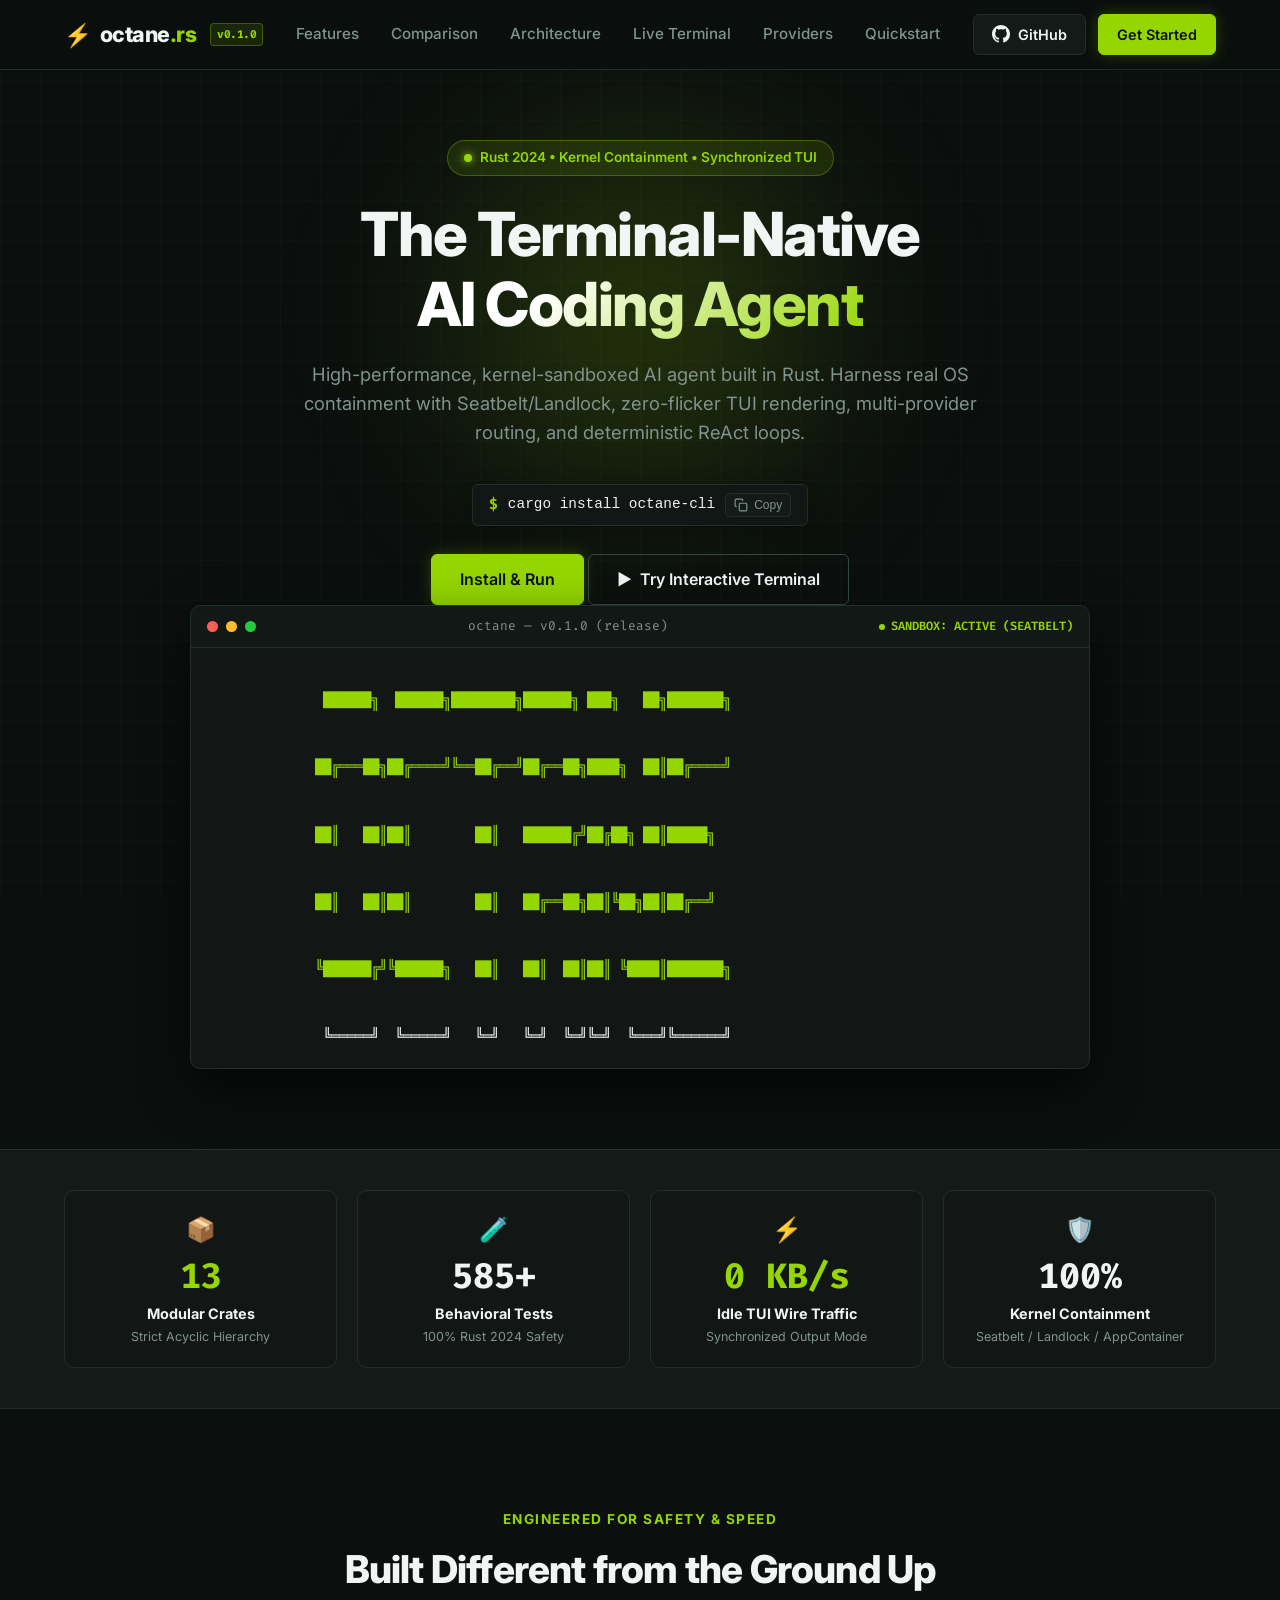
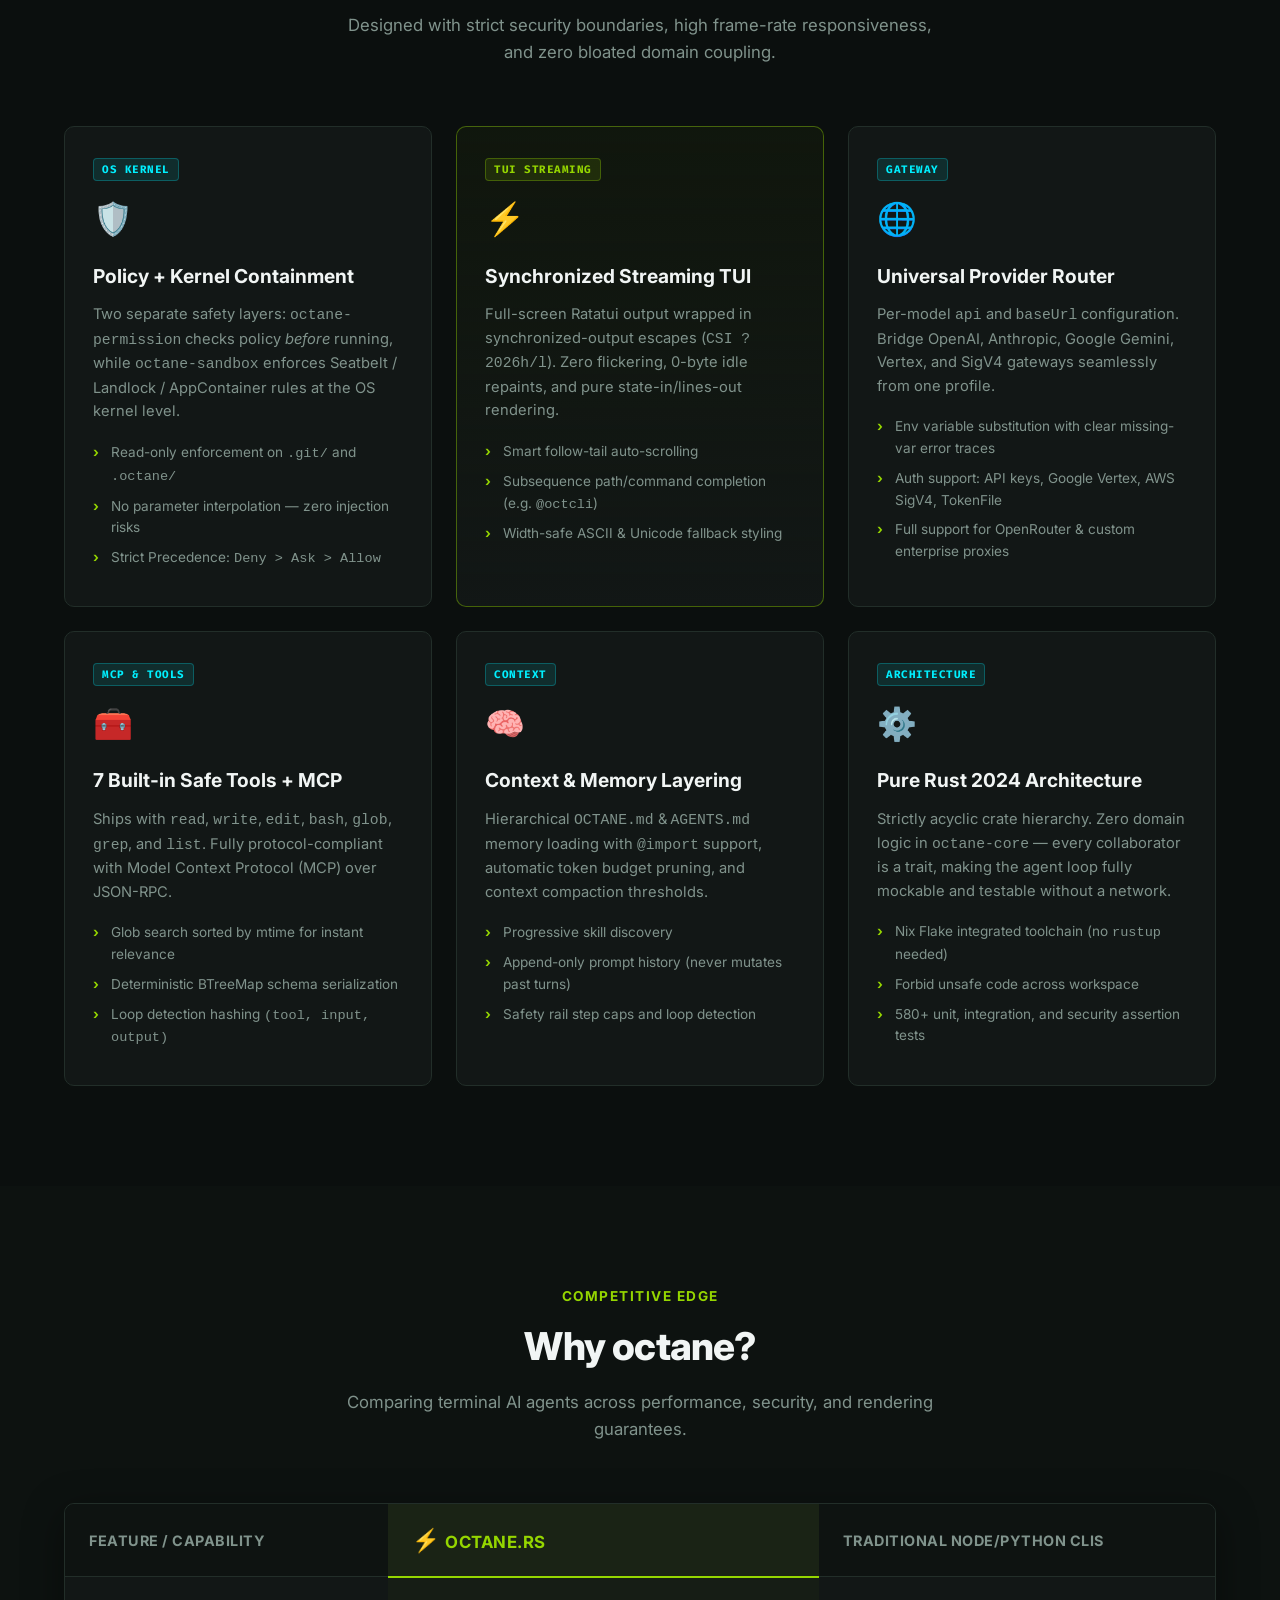
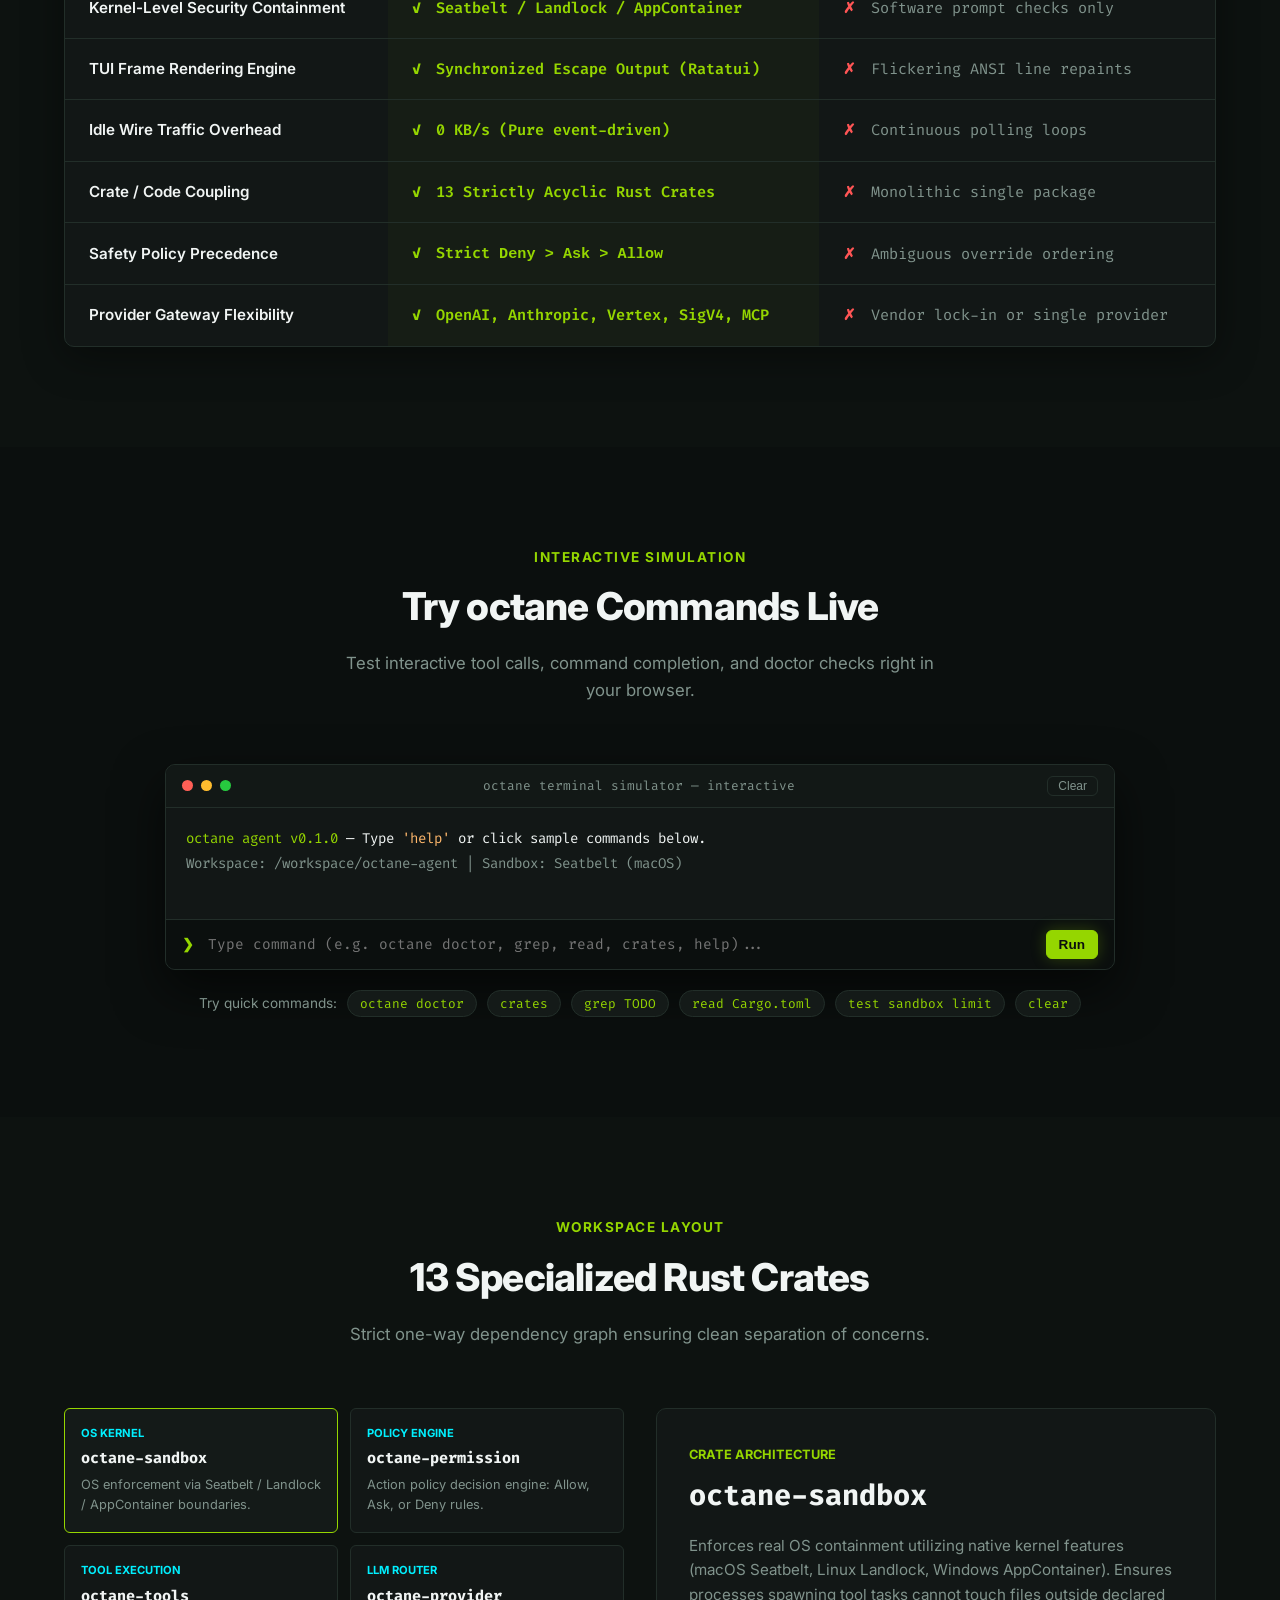
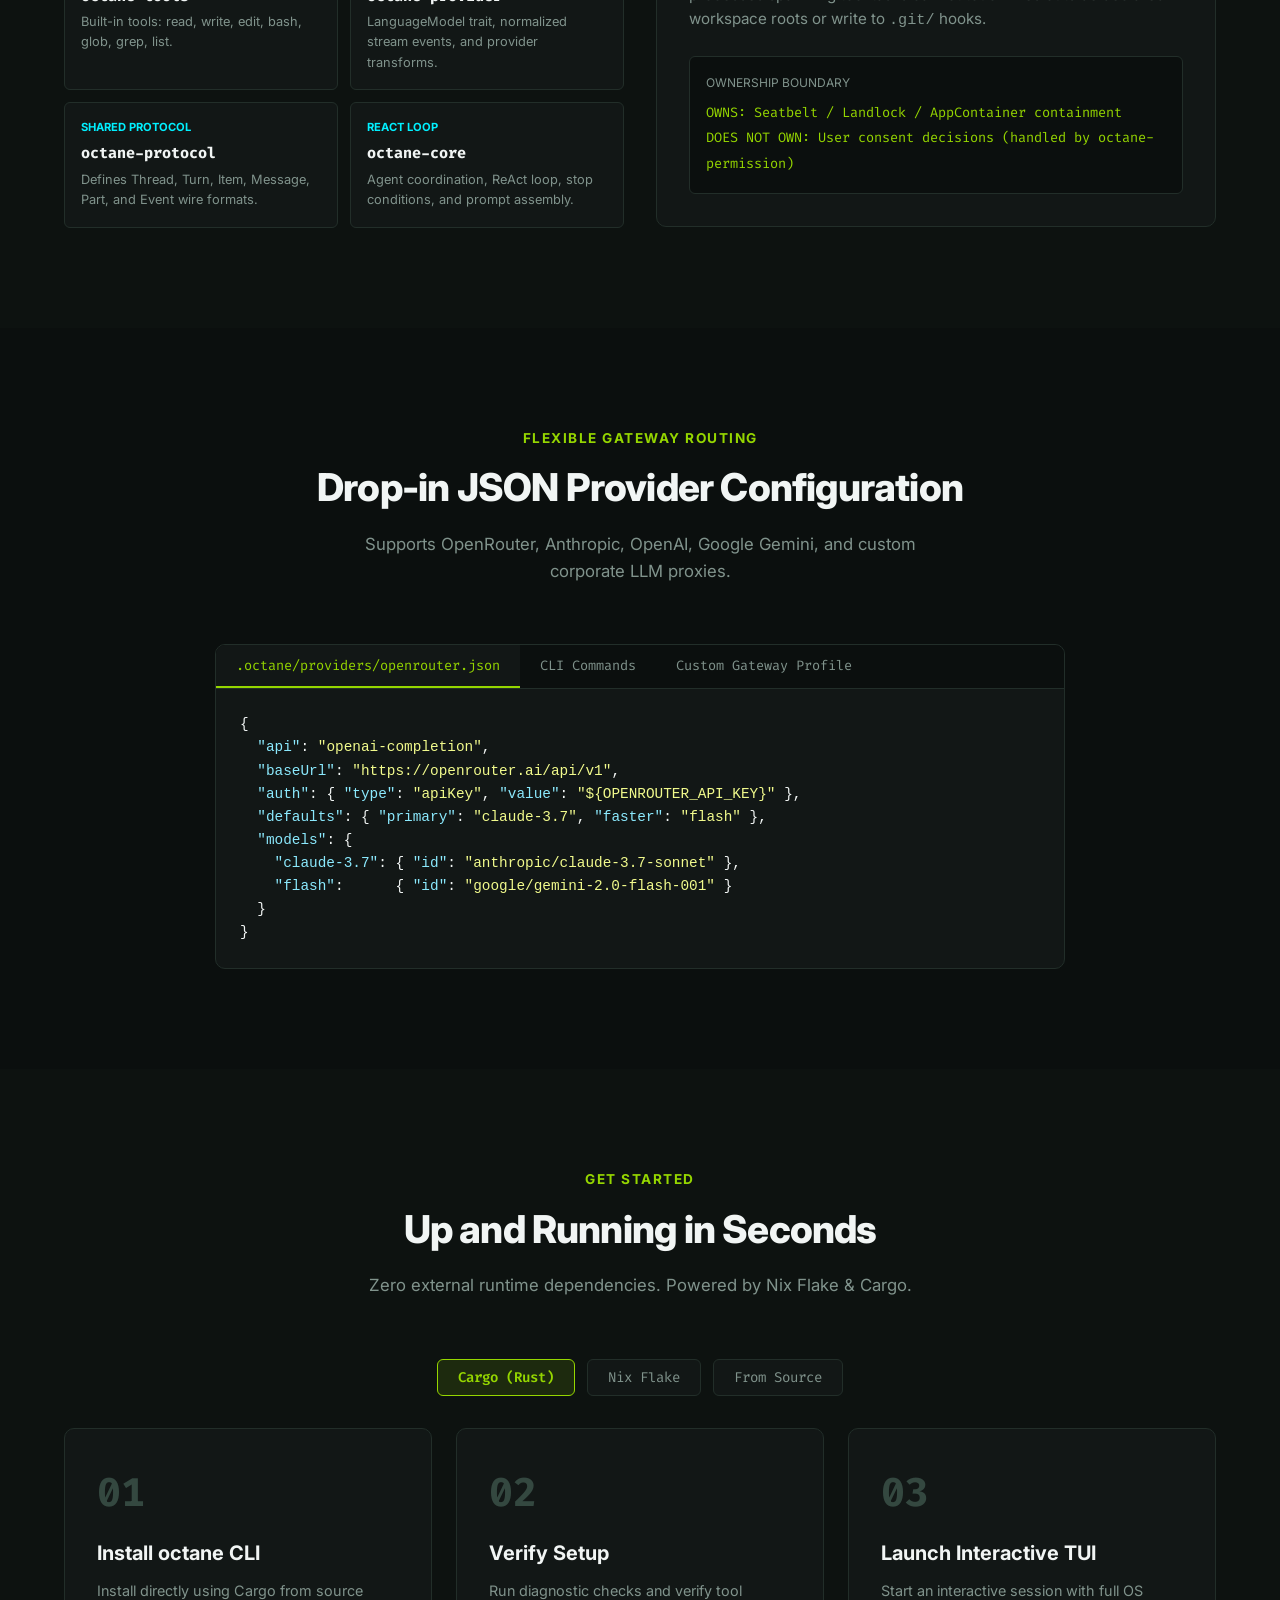
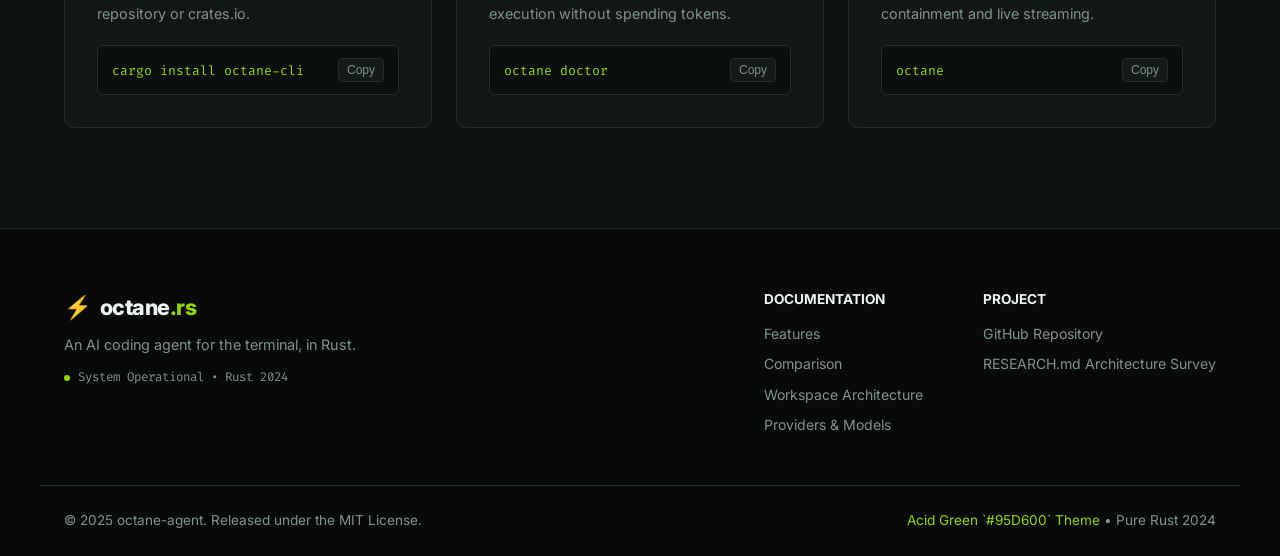
==== website/index.html @ 4368b9fa "core: add task delegation and /cs codebase search The agents existed but nothing could invoke them. " ====
<!DOCTYPE html>
<html lang="en">
<head>
  <meta charset="UTF-8">
  <meta name="viewport" content="width=device-width, initial-scale=1.0">
  <title>octane — AI Coding Agent for the Terminal in Rust</title>
  <meta name="description" content="A blazing fast, kernel-sandboxed AI coding agent for the terminal, built in Rust with a streaming TUI, multi-provider model support, and strict OS containment.">
  <link rel="preconnect" href="https://fonts.googleapis.com">
  <link rel="preconnect" href="https://fonts.gstatic.com" crossorigin>
  <link href="https://fonts.googleapis.com/css2?family=Fira+Code:ital,wght@0,400;0,500;0,600;0,700;1,400&family=Inter:wght@300;400;500;600;700;800&display=swap" rel="stylesheet">
  <link rel="stylesheet" href="styles.css">
</head>
<body>

  <!-- Ambient Grid Background -->
  <div class="grid-bg"></div>

  <!-- Navigation Bar -->
  <header class="navbar">
    <div class="container nav-container">
      <a href="#" class="brand-logo">
        <span class="logo-icon">⚡</span>
        <span class="logo-text">octane<span class="logo-dot">.rs</span></span>
        <span class="version-badge">v0.1.0</span>
      </a>

      <nav class="nav-links" id="navLinks">
        <a href="#features">Features</a>
        <a href="#comparison">Comparison</a>
        <a href="#architecture">Architecture</a>
        <a href="#demo">Live Terminal</a>
        <a href="#providers">Providers</a>
        <a href="#quickstart">Quickstart</a>
      </nav>

      <div class="nav-actions">
        <a href="https://github.com/raymond/octane-agent" class="btn btn-secondary" target="_blank" rel="noopener">
          <svg class="github-icon" viewBox="0 0 24 24" width="18" height="18" fill="currentColor">
            <path d="M12 0C5.37 0 0 5.37 0 12c0 5.31 3.435 9.795 8.205 11.385.6.105.825-.255.825-.57 0-.285-.015-1.23-.015-2.235-3.015.555-3.795-.735-4.035-1.41-.135-.345-.72-1.41-1.23-1.695-.42-.225-1.02-.78-.015-.795.945-.015 1.62.87 1.845 1.23 1.08 1.815 2.805 1.305 3.495.99.105-.78.42-1.305.765-1.605-2.67-.3-5.46-1.335-5.46-5.925 0-1.305.465-2.385 1.23-3.225-.12-.3-.54-1.53.12-3.18 0 0 1.005-.315 3.3 1.23.96-.27 1.98-.405 3-.405s2.04.135 3 .405c2.295-1.56 3.3-1.23 3.3-1.23.66 1.65.24 2.88.12 3.18.765.84 1.23 1.905 1.23 3.225 0 4.605-2.805 5.625-5.475 5.925.435.375.81 1.095.81 2.22 0 1.605-.015 2.895-.015 3.3 0 .315.225.69.825.57A12.02 12.02 0 0024 12c0-6.63-5.37-12-12-12z"/>
          </svg>
          <span>GitHub</span>
        </a>
        <a href="#quickstart" class="btn btn-primary">Get Started</a>
        <button class="mobile-toggle" id="mobileToggle" aria-label="Toggle navigation">
          <span></span>
          <span></span>
          <span></span>
        </button>
      </div>
    </div>
  </header>

  <!-- Hero Section -->
  <section class="hero-section">
    <div class="hero-glow"></div>
    <div class="container hero-container">
      <div class="hero-badge">
        <span class="badge-dot"></span> Rust 2024 • Kernel Containment • Synchronized TUI
      </div>

      <h1 class="hero-title">
        The Terminal-Native <br>
        <span class="text-gradient">AI Coding Agent</span>
      </h1>

      <p class="hero-subtitle">
        High-performance, kernel-sandboxed AI agent built in Rust. Harness real OS containment with Seatbelt/Landlock, zero-flicker TUI rendering, multi-provider routing, and deterministic ReAct loops.
      </p>

      <!-- Quick Install Snippet -->
      <div class="quick-install-bar">
        <span class="install-prompt">$</span>
        <code id="heroInstallCmd">cargo install octane-cli</code>
        <button class="copy-btn copy-install" data-copy="cargo install octane-cli" title="Copy to clipboard">
          <svg viewBox="0 0 24 24" width="14" height="14" fill="none" stroke="currentColor" stroke-width="2"><rect x="9" y="9" width="13" height="13" rx="2" ry="2"></rect><path d="M5 15H4a2 2 0 0 1-2-2V4a2 2 0 0 1 2-2h9a2 2 0 0 1 2 2v1"></path></svg>
          <span>Copy</span>
        </button>
      </div>

      <div class="hero-cta">
        <a href="#quickstart" class="btn btn-primary btn-lg">Install & Run</a>
        <a href="#demo" class="btn btn-outline btn-lg">
          <span class="play-icon">▶</span> Try Interactive Terminal
        </a>
      </div>

      <!-- Hero Terminal Visual -->
      <div class="terminal-window hero-terminal">
        <div class="terminal-header">
          <div class="terminal-dots">
            <span class="dot close"></span>
            <span class="dot minimize"></span>
            <span class="dot maximize"></span>
          </div>
          <div class="terminal-title">octane — v0.1.0 (release)</div>
          <div class="terminal-status"><span class="status-indicator"></span> SANDBOX: ACTIVE (SEATBELT)</div>
        </div>

        <div class="terminal-body" id="heroTerminalBody">
          <div class="term-line banner-line">
            <span class="acid-text">  ██████╗  ██████╗████████╗██████╗ ███╗   ██╗███████╗</span>
          </div>
          <div class="term-line banner-line">
            <span class="acid-text"> ██╔═══██╗██╔════╝╚══██╔══╝██╔══██╗████╗  ██║██╔════╝</span>
          </div>
          <div class="term-line banner-line">
            <span class="acid-text"> ██║   ██║██║        ██║   ██████╔╝██╔██╗ ██║█████╗  </span>
          </div>
          <div class="term-line banner-line">
            <span class="acid-text"> ██║   ██║██║        ██║   ██╔══██╗██║╚██╗██║██╔══╝  </span>
          </div>
          <div class="term-line banner-line">
            <span class="acid-text"> ╚██████╔╝╚██████╗   ██║   ██║  ██║██║ ╚████║███████╗</span>
          </div>
          <div class="term-line banner-line">
            <span class="acid-dim">  ╚═════╝  ╚═════╝   ╚═╝   ╚═╝  ╚═╝╚═╝  ╚═══╝╚══════╝</span>
          </div>
          <br>
          <div class="term-line"><span class="dim">System:</span> Resolved configuration [sandbox=seatbelt, mode=hybrid, status=ready]</div>
          <div class="term-line"><span class="prompt-sym">❯</span> <span class="cyan">octane doctor</span></div>
          <div class="term-line"><span class="green">✓</span> Containment: macOS Seatbelt rules initialized</div>
          <div class="term-line"><span class="green">✓</span> Tools registered: read, write, edit, bash, glob, grep, list</div>
          <div class="term-line"><span class="green">✓</span> Model connected: openrouter/claude-3.7-sonnet</div>
          <br>
          <div class="term-line"><span class="prompt-sym">❯</span> <span class="white">Analyze workspace layout and test suite status...</span></div>
          <div class="term-line"><span class="purple">⚡ [tool:grep]</span> pattern="TODO" mode="count" glob="**/*.rs"</div>
          <div class="term-line output-line">├─ crates/octane-core: 0 matches</div>
          <div class="term-line output-line">├─ crates/octane-sandbox: 0 matches</div>
          <div class="term-line output-line">└─ 585 tests passed in 1.42s (0 warnings)</div>
          <div class="term-line"><span class="acid-text">Agent:</span> All 13 workspace crates are clean. Kernel sandbox is strictly enforcing read-only boundaries on <span class="yellow">.git/</span> and <span class="yellow">.octane/</span>.</div>
        </div>
      </div>
    </div>
  </section>

  <!-- Key Metrics / Highlights Bar -->
  <section class="stats-bar">
    <div class="container stats-container">
      <div class="stat-card">
        <div class="stat-icon">📦</div>
        <div class="stat-value acid-text">13</div>
        <div class="stat-label">Modular Crates</div>
        <div class="stat-sub">Strict Acyclic Hierarchy</div>
      </div>
      <div class="stat-card">
        <div class="stat-icon">🧪</div>
        <div class="stat-value">585+</div>
        <div class="stat-label">Behavioral Tests</div>
        <div class="stat-sub">100% Rust 2024 Safety</div>
      </div>
      <div class="stat-card">
        <div class="stat-icon">⚡</div>
        <div class="stat-value acid-text">0 KB/s</div>
        <div class="stat-label">Idle TUI Wire Traffic</div>
        <div class="stat-sub">Synchronized Output Mode</div>
      </div>
      <div class="stat-card">
        <div class="stat-icon">🛡️</div>
        <div class="stat-value">100%</div>
        <div class="stat-label">Kernel Containment</div>
        <div class="stat-sub">Seatbelt / Landlock / AppContainer</div>
      </div>
    </div>
  </section>

  <!-- Core Features Grid -->
  <section id="features" class="section">
    <div class="container">
      <div class="section-header center">
        <span class="section-tag">Engineered for Safety & Speed</span>
        <h2 class="section-title">Built Different from the Ground Up</h2>
        <p class="section-desc">Designed with strict security boundaries, high frame-rate responsiveness, and zero bloated domain coupling.</p>
      </div>

      <div class="features-grid">
        <!-- Feature 1 -->
        <div class="feature-card">
          <div class="feature-badge">OS KERNEL</div>
          <div class="feature-icon">🛡️</div>
          <h3>Policy + Kernel Containment</h3>
          <p>
            Two separate safety layers: <code>octane-permission</code> checks policy <em>before</em> running, while <code>octane-sandbox</code> enforces Seatbelt / Landlock / AppContainer rules at the OS kernel level.
          </p>
          <ul class="feature-list">
            <li>Read-only enforcement on <code>.git/</code> and <code>.octane/</code></li>
            <li>No parameter interpolation — zero injection risks</li>
            <li>Strict Precedence: <code>Deny &gt; Ask &gt; Allow</code></li>
          </ul>
        </div>

        <!-- Feature 2 -->
        <div class="feature-card highlighted">
          <div class="feature-badge acid">TUI STREAMING</div>
          <div class="feature-icon">⚡</div>
          <h3>Synchronized Streaming TUI</h3>
          <p>
            Full-screen Ratatui output wrapped in synchronized-output escapes (<code>CSI ?2026h/l</code>). Zero flickering, 0-byte idle repaints, and pure state-in/lines-out rendering.
          </p>
          <ul class="feature-list">
            <li>Smart follow-tail auto-scrolling</li>
            <li>Subsequence path/command completion (e.g. <code>@octcli</code>)</li>
            <li>Width-safe ASCII & Unicode fallback styling</li>
          </ul>
        </div>

        <!-- Feature 3 -->
        <div class="feature-card">
          <div class="feature-badge">GATEWAY</div>
          <div class="feature-icon">🌐</div>
          <h3>Universal Provider Router</h3>
          <p>
            Per-model <code>api</code> and <code>baseUrl</code> configuration. Bridge OpenAI, Anthropic, Google Gemini, Vertex, and SigV4 gateways seamlessly from one profile.
          </p>
          <ul class="feature-list">
            <li>Env variable substitution with clear missing-var error traces</li>
            <li>Auth support: API keys, Google Vertex, AWS SigV4, TokenFile</li>
            <li>Full support for OpenRouter & custom enterprise proxies</li>
          </ul>
        </div>

        <!-- Feature 4 -->
        <div class="feature-card">
          <div class="feature-badge">MCP & TOOLS</div>
          <div class="feature-icon">🧰</div>
          <h3>7 Built-in Safe Tools + MCP</h3>
          <p>
            Ships with <code>read</code>, <code>write</code>, <code>edit</code>, <code>bash</code>, <code>glob</code>, <code>grep</code>, and <code>list</code>. Fully protocol-compliant with Model Context Protocol (MCP) over JSON-RPC.
          </p>
          <ul class="feature-list">
            <li>Glob search sorted by mtime for instant relevance</li>
            <li>Deterministic BTreeMap schema serialization</li>
            <li>Loop detection hashing <code>(tool, input, output)</code></li>
          </ul>
        </div>

        <!-- Feature 5 -->
        <div class="feature-card">
          <div class="feature-badge">CONTEXT</div>
          <div class="feature-icon">🧠</div>
          <h3>Context & Memory Layering</h3>
          <p>
            Hierarchical <code>OCTANE.md</code> & <code>AGENTS.md</code> memory loading with <code>@import</code> support, automatic token budget pruning, and context compaction thresholds.
          </p>
          <ul class="feature-list">
            <li>Progressive skill discovery</li>
            <li>Append-only prompt history (never mutates past turns)</li>
            <li>Safety rail step caps and loop detection</li>
          </ul>
        </div>

        <!-- Feature 6 -->
        <div class="feature-card">
          <div class="feature-badge">ARCHITECTURE</div>
          <div class="feature-icon">⚙️</div>
          <h3>Pure Rust 2024 Architecture</h3>
          <p>
            Strictly acyclic crate hierarchy. Zero domain logic in <code>octane-core</code> — every collaborator is a trait, making the agent loop fully mockable and testable without a network.
          </p>
          <ul class="feature-list">
            <li>Nix Flake integrated toolchain (no <code>rustup</code> needed)</li>
            <li>Forbid unsafe code across workspace</li>
            <li>580+ unit, integration, and security assertion tests</li>
          </ul>
        </div>
      </div>
    </div>
  </section>

  <!-- Comparison Matrix Section -->
  <section id="comparison" class="section dark-section">
    <div class="container">
      <div class="section-header center">
        <span class="section-tag">Competitive Edge</span>
        <h2 class="section-title">Why octane?</h2>
        <p class="section-desc">Comparing terminal AI agents across performance, security, and rendering guarantees.</p>
      </div>

      <div class="comparison-table-wrapper">
        <table class="comparison-table">
          <thead>
            <tr>
              <th>Feature / Capability</th>
              <th class="highlight-col">
                <span class="logo-icon">⚡</span> octane.rs
              </th>
              <th>Traditional Node/Python CLIs</th>
            </tr>
          </thead>
          <tbody>
            <tr>
              <td class="feature-name">Kernel-Level Security Containment</td>
              <td class="highlight-col status-yes">
                <span class="check-icon">✓</span> Seatbelt / Landlock / AppContainer
              </td>
              <td class="status-no">
                <span class="cross-icon">✗</span> Software prompt checks only
              </td>
            </tr>
            <tr>
              <td class="feature-name">TUI Frame Rendering Engine</td>
              <td class="highlight-col status-yes">
                <span class="check-icon">✓</span> Synchronized Escape Output (Ratatui)
              </td>
              <td class="status-no">
                <span class="cross-icon">✗</span> Flickering ANSI line repaints
              </td>
            </tr>
            <tr>
              <td class="feature-name">Idle Wire Traffic Overhead</td>
              <td class="highlight-col status-yes">
                <span class="check-icon">✓</span> 0 KB/s (Pure event-driven)
              </td>
              <td class="status-no">
                <span class="cross-icon">✗</span> Continuous polling loops
              </td>
            </tr>
            <tr>
              <td class="feature-name">Crate / Code Coupling</td>
              <td class="highlight-col status-yes">
                <span class="check-icon">✓</span> 13 Strictly Acyclic Rust Crates
              </td>
              <td class="status-no">
                <span class="cross-icon">✗</span> Monolithic single package
              </td>
            </tr>
            <tr>
              <td class="feature-name">Safety Policy Precedence</td>
              <td class="highlight-col status-yes">
                <span class="check-icon">✓</span> Strict <code>Deny &gt; Ask &gt; Allow</code>
              </td>
              <td class="status-no">
                <span class="cross-icon">✗</span> Ambiguous override ordering
              </td>
            </tr>
            <tr>
              <td class="feature-name">Provider Gateway Flexibility</td>
              <td class="highlight-col status-yes">
                <span class="check-icon">✓</span> OpenAI, Anthropic, Vertex, SigV4, MCP
              </td>
              <td class="status-no">
                <span class="cross-icon">✗</span> Vendor lock-in or single provider
              </td>
            </tr>
          </tbody>
        </table>
      </div>
    </div>
  </section>

  <!-- Interactive Terminal Playground / Demo -->
  <section id="demo" class="section">
    <div class="container">
      <div class="section-header center">
        <span class="section-tag">Interactive Simulation</span>
        <h2 class="section-title">Try octane Commands Live</h2>
        <p class="section-desc">Test interactive tool calls, command completion, and doctor checks right in your browser.</p>
      </div>

      <div class="interactive-terminal-container">
        <div class="terminal-window full-term">
          <div class="terminal-header">
            <div class="terminal-dots">
              <span class="dot close"></span>
              <span class="dot minimize"></span>
              <span class="dot maximize"></span>
            </div>
            <div class="terminal-title">octane terminal simulator — interactive</div>
            <div class="terminal-controls">
              <button class="term-btn" id="clearTermBtn">Clear</button>
            </div>
          </div>

          <div class="terminal-body" id="interactiveTermBody">
            <div class="term-line"><span class="acid-text">octane agent v0.1.0</span> — Type <span class="yellow">'help'</span> or click sample commands below.</div>
            <div class="term-line dim">Workspace: /workspace/octane-agent | Sandbox: Seatbelt (macOS)</div>
            <br>
          </div>

          <div class="terminal-input-bar">
            <span class="prompt-sym">❯</span>
            <input type="text" id="termInput" placeholder="Type command (e.g. octane doctor, grep, read, crates, help)..." autocomplete="off" spellcheck="false">
            <button class="btn btn-primary btn-sm" id="sendCmdBtn">Run</button>
          </div>
        </div>

        <!-- Preset command chips -->
        <div class="quick-commands">
          <span class="quick-label">Try quick commands:</span>
          <button class="chip" data-cmd="octane doctor">octane doctor</button>
          <button class="chip" data-cmd="crates">crates</button>
          <button class="chip" data-cmd="octane tool grep 'pattern=TODO'">grep TODO</button>
          <button class="chip" data-cmd="octane tool read 'path=Cargo.toml'">read Cargo.toml</button>
          <button class="chip" data-cmd="sandboxtest">test sandbox limit</button>
          <button class="chip" data-cmd="clear">clear</button>
        </div>
      </div>
    </div>
  </section>

  <!-- Workspace Architecture Crate Breakdown -->
  <section id="architecture" class="section dark-section">
    <div class="container">
      <div class="section-header center">
        <span class="section-tag">Workspace Layout</span>
        <h2 class="section-title">13 Specialized Rust Crates</h2>
        <p class="section-desc">Strict one-way dependency graph ensuring clean separation of concerns.</p>
      </div>

      <div class="architecture-layout">
        <div class="crate-list-container">
          <div class="crate-card active" data-crate="sandbox">
            <div class="crate-badge">OS Kernel</div>
            <h4>octane-sandbox</h4>
            <p>OS enforcement via Seatbelt / Landlock / AppContainer boundaries.</p>
          </div>

          <div class="crate-card" data-crate="permission">
            <div class="crate-badge">Policy Engine</div>
            <h4>octane-permission</h4>
            <p>Action policy decision engine: Allow, Ask, or Deny rules.</p>
          </div>

          <div class="crate-card" data-crate="tools">
            <div class="crate-badge">Tool Execution</div>
            <h4>octane-tools</h4>
            <p>Built-in tools: read, write, edit, bash, glob, grep, list.</p>
          </div>

          <div class="crate-card" data-crate="provider">
            <div class="crate-badge">LLM Router</div>
            <h4>octane-provider</h4>
            <p>LanguageModel trait, normalized stream events, and provider transforms.</p>
          </div>

          <div class="crate-card" data-crate="protocol">
            <div class="crate-badge">Shared Protocol</div>
            <h4>octane-protocol</h4>
            <p>Defines Thread, Turn, Item, Message, Part, and Event wire formats.</p>
          </div>

          <div class="crate-card" data-crate="core">
            <div class="crate-badge">ReAct Loop</div>
            <h4>octane-core</h4>
            <p>Agent coordination, ReAct loop, stop conditions, and prompt assembly.</p>
          </div>
        </div>

        <div class="architecture-detail-box" id="crateDetailBox">
          <div class="detail-header">
            <span class="acid-text tag-sub">Crate Architecture</span>
            <h3 id="crateDetailTitle">octane-sandbox</h3>
          </div>
          <div class="detail-body">
            <p id="crateDetailDesc">
              Enforces real OS containment utilizing native kernel features (macOS Seatbelt, Linux Landlock, Windows AppContainer). Ensures processes spawning tool tasks cannot touch files outside declared workspace roots or write to <code>.git/</code> hooks.
            </p>
            <div class="code-preview">
              <div class="code-title">Ownership Boundary</div>
              <pre><code id="crateDetailCode">OWNS: Seatbelt / Landlock / AppContainer containment
DOES NOT OWN: User consent decisions (handled by octane-permission)</code></pre>
            </div>
          </div>
        </div>
      </div>
    </div>
  </section>

  <!-- Provider Configuration Section -->
  <section id="providers" class="section">
    <div class="container">
      <div class="section-header center">
        <span class="section-tag">Flexible Gateway Routing</span>
        <h2 class="section-title">Drop-in JSON Provider Configuration</h2>
        <p class="section-desc">Supports OpenRouter, Anthropic, OpenAI, Google Gemini, and custom corporate LLM proxies.</p>
      </div>

      <div class="tabbed-code-box">
        <div class="tab-header">
          <button class="tab-btn active" data-tab="json">.octane/providers/openrouter.json</button>
          <button class="tab-btn" data-tab="cli">CLI Commands</button>
          <button class="tab-btn" data-tab="anthropic">Custom Gateway Profile</button>
        </div>

        <div class="tab-content active" id="tab-json">
          <pre><code>{
  <span class="json-key">"api"</span>: <span class="json-str">"openai-completion"</span>,
  <span class="json-key">"baseUrl"</span>: <span class="json-str">"https://openrouter.ai/api/v1"</span>,
  <span class="json-key">"auth"</span>: { <span class="json-key">"type"</span>: <span class="json-str">"apiKey"</span>, <span class="json-key">"value"</span>: <span class="json-str">"${OPENROUTER_API_KEY}"</span> },
  <span class="json-key">"defaults"</span>: { <span class="json-key">"primary"</span>: <span class="json-str">"claude-3.7"</span>, <span class="json-key">"faster"</span>: <span class="json-str">"flash"</span> },
  <span class="json-key">"models"</span>: {
    <span class="json-key">"claude-3.7"</span>: { <span class="json-key">"id"</span>: <span class="json-str">"anthropic/claude-3.7-sonnet"</span> },
    <span class="json-key">"flash"</span>:      { <span class="json-key">"id"</span>: <span class="json-str">"google/gemini-2.0-flash-001"</span> }
  }
}</code></pre>
        </div>

        <div class="tab-content" id="tab-cli">
          <pre><code><span class="comment"># Connect to a provider & list available models</span>
$ octane connect openrouter

<span class="comment"># Check configured model status and api keys</span>
$ octane models

<span class="comment"># Run interactive TUI session with specific model</span>
$ octane --model openrouter/claude-3.7</code></pre>
        </div>

        <div class="tab-content" id="tab-anthropic">
          <pre><code>{
  <span class="json-key">"api"</span>: <span class="json-str">"anthropic"</span>,
  <span class="json-key">"baseUrl"</span>: <span class="json-str">"https://gateway.corp/anthropic/v1"</span>,
  <span class="json-key">"auth"</span>: {
    <span class="json-key">"type"</span>: <span class="json-str">"apiKey"</span>,
    <span class="json-key">"value"</span>: <span class="json-str">"${CORP_ANTHROPIC_TOKEN}"</span>,
    <span class="json-key">"header"</span>: <span class="json-str">"x-api-key"</span>,
    <span class="json-key">"prefix"</span>: <span class="json-str">""</span>
  },
  <span class="json-key">"models"</span>: {
    <span class="json-key">"claude"</span>: { <span class="json-key">"id"</span>: <span class="json-str">"claude-3-7-sonnet-20250219"</span> }
  }
}</code></pre>
        </div>
      </div>
    </div>
  </section>

  <!-- Quickstart & Installation -->
  <section id="quickstart" class="section dark-section">
    <div class="container">
      <div class="section-header center">
        <span class="section-tag">Get Started</span>
        <h2 class="section-title">Up and Running in Seconds</h2>
        <p class="section-desc">Zero external runtime dependencies. Powered by Nix Flake & Cargo.</p>
      </div>

      <!-- Installation Tabs -->
      <div class="install-switcher">
        <button class="install-tab active" data-install="cargo">Cargo (Rust)</button>
        <button class="install-tab" data-install="nix">Nix Flake</button>
        <button class="install-tab" data-install="source">From Source</button>
      </div>

      <div class="steps-grid" id="install-cargo-grid">
        <div class="step-card">
          <div class="step-num">01</div>
          <h3>Install octane CLI</h3>
          <p>Install directly using Cargo from source repository or crates.io.</p>
          <div class="code-block">
            <code>cargo install octane-cli</code>
            <button class="copy-btn" data-copy="cargo install octane-cli">Copy</button>
          </div>
        </div>

        <div class="step-card">
          <div class="step-num">02</div>
          <h3>Verify Setup</h3>
          <p>Run diagnostic checks and verify tool execution without spending tokens.</p>
          <div class="code-block">
            <code>octane doctor</code>
            <button class="copy-btn" data-copy="octane doctor">Copy</button>
          </div>
        </div>

        <div class="step-card">
          <div class="step-num">03</div>
          <h3>Launch Interactive TUI</h3>
          <p>Start an interactive session with full OS containment and live streaming.</p>
          <div class="code-block">
            <code>octane</code>
            <button class="copy-btn" data-copy="octane">Copy</button>
          </div>
        </div>
      </div>

      <div class="steps-grid" id="install-nix-grid" style="display: none;">
        <div class="step-card">
          <div class="step-num">01</div>
          <h3>Clone & Direnv</h3>
          <p>The Nix flake owns the Rust 2024 toolchain — no rustup management needed.</p>
          <div class="code-block">
            <code>git clone https://github.com/raymond/octane-agent
cd octane-agent
direnv allow</code>
            <button class="copy-btn" data-copy="git clone https://github.com/raymond/octane-agent &amp;&amp; cd octane-agent &amp;&amp; direnv allow">Copy</button>
          </div>
        </div>

        <div class="step-card">
          <div class="step-num">02</div>
          <h3>Run via Flake</h3>
          <p>Run octane agent immediately without installing local system packages.</p>
          <div class="code-block">
            <code>nix run github:raymond/octane-agent -- doctor</code>
            <button class="copy-btn" data-copy="nix run github:raymond/octane-agent -- doctor">Copy</button>
          </div>
        </div>

        <div class="step-card">
          <div class="step-num">03</div>
          <h3>Launch Session</h3>
          <p>Enter a sandboxed shell environment with all dependencies auto-loaded.</p>
          <div class="code-block">
            <code>nix develop</code>
            <button class="copy-btn" data-copy="nix develop">Copy</button>
          </div>
        </div>
      </div>

      <div class="steps-grid" id="install-source-grid" style="display: none;">
        <div class="step-card">
          <div class="step-num">01</div>
          <h3>Clone Repository</h3>
          <p>Clone the official workspace repository with 13 modular crates.</p>
          <div class="code-block">
            <code>git clone https://github.com/raymond/octane-agent
cd octane-agent</code>
            <button class="copy-btn" data-copy="git clone https://github.com/raymond/octane-agent &amp;&amp; cd octane-agent">Copy</button>
          </div>
        </div>

        <div class="step-card">
          <div class="step-num">02</div>
          <h3>Run Workspace Tests</h3>
          <p>Verify all 585+ unit, integration, and security assertion tests pass.</p>
          <div class="code-block">
            <code>cargo test --workspace</code>
            <button class="copy-btn" data-copy="cargo test --workspace">Copy</button>
          </div>
        </div>

        <div class="step-card">
          <div class="step-num">03</div>
          <h3>Build & Execute</h3>
          <p>Compile optimized release binary for your platform.</p>
          <div class="code-block">
            <code>cargo run --release -p octane-cli</code>
            <button class="copy-btn" data-copy="cargo run --release -p octane-cli">Copy</button>
          </div>
        </div>
      </div>
    </div>
  </section>

  <!-- Footer -->
  <footer class="footer">
    <div class="container footer-container">
      <div class="footer-brand">
        <a href="#" class="brand-logo">
          <span class="logo-icon">⚡</span>
          <span class="logo-text">octane<span class="logo-dot">.rs</span></span>
        </a>
        <p class="footer-tagline">An AI coding agent for the terminal, in Rust.</p>
        <div class="system-status">
          <span class="status-indicator"></span> System Operational • Rust 2024
        </div>
      </div>

      <div class="footer-links">
        <div class="link-group">
          <h5>Documentation</h5>
          <a href="#features">Features</a>
          <a href="#comparison">Comparison</a>
          <a href="#architecture">Workspace Architecture</a>
          <a href="#providers">Providers & Models</a>
        </div>
        <div class="link-group">
          <h5>Project</h5>
          <a href="https://github.com/raymond/octane-agent" target="_blank" rel="noopener">GitHub Repository</a>
          <a href="https://github.com/raymond/octane-agent/blob/main/RESEARCH.md" target="_blank" rel="noopener">RESEARCH.md Architecture Survey</a>
        </div>
      </div>
    </div>

    <div class="footer-bottom container">
      <p>© 2025 octane-agent. Released under the MIT License.</p>
      <div class="footer-meta">
        <span class="acid-text">Acid Green `#95D600` Theme</span> • Pure Rust 2024
      </div>
    </div>
  </footer>

  <script src="script.js"></script>
</body>
</html>
---- website/styles.css ----
/* ==========================================================================
   octane.rs — Modern High-Contrast Monster Acid-Green Theme Stylesheet
   Color Palette:
   - Primary Base: #0B0F0E (Deep Void Black)
   - Accent Primary: #95D600 (Acid Green - Brand Color)
   - Secondary Neon: #00F0FF (Cyber Cyan)
   - Card/Surface BG: #141A18
   - Borders: #222E29
   - Text Primary: #ECEFF1
   - Text Dim: #80938C
   ========================================================================== */

:root {
  --bg-dark: #0b0f0e;
  --bg-surface: #141a18;
  --bg-surface-hover: #1c2422;
  --bg-card: #121716;
  --border-color: #222e29;
  --border-highlight: #344840;
  
  --acid-green: #95d600;
  --acid-green-glow: rgba(149, 214, 0, 0.25);
  --acid-green-dim: rgba(149, 214, 0, 0.12);
  
  --cyber-cyan: #00f0ff;
  --neon-purple: #bd93f9;
  --warning-yellow: #ffb86c;
  --danger-red: #ff5555;
  --success-green: #50fa7b;

  --text-main: #f1f5f4;
  --text-muted: #80938c;
  --text-dim: #52635d;

  --font-sans: 'Inter', -apple-system, BlinkMacSystemFont, "Segoe UI", Roboto, sans-serif;
  --font-mono: 'Fira Code', monospace;

  --transition-fast: 0.15s ease;
  --transition-normal: 0.25s ease;
  --radius-sm: 6px;
  --radius-md: 10px;
  --radius-lg: 16px;
}

* {
  box-sizing: border-box;
  margin: 0;
  padding: 0;
}

html {
  scroll-behavior: smooth;
  font-size: 16px;
  background-color: var(--bg-dark);
  color: var(--text-main);
  font-family: var(--font-sans);
  line-height: 1.6;
  -webkit-font-smoothing: antialiased;
}

body {
  overflow-x: hidden;
}

/* Typography & Utilities */
a {
  color: inherit;
  text-decoration: none;
}

.container {
  max-width: 1200px;
  margin: 0 auto;
  padding: 0 24px;
}

.acid-text {
  color: var(--acid-green);
}

.text-gradient {
  background: linear-gradient(135deg, #ffffff 30%, var(--acid-green) 100%);
  -webkit-background-clip: text;
  -webkit-text-fill-color: transparent;
}

.cyan { color: var(--cyber-cyan); }
.purple { color: var(--neon-purple); }
.green { color: var(--success-green); }
.yellow { color: var(--warning-yellow); }
.white { color: #ffffff; }
.dim { color: var(--text-muted); }

/* Ambient Grid Background */
.grid-bg {
  position: fixed;
  top: 0;
  left: 0;
  width: 100vw;
  height: 100vh;
  background-image: linear-gradient(rgba(255, 255, 255, 0.02) 1px, transparent 1px),
                    linear-gradient(90deg, rgba(255, 255, 255, 0.02) 1px, transparent 1px);
  background-size: 40px 40px;
  pointer-events: none;
  z-index: 0;
}

.version-badge {
  font-size: 0.7rem;
  font-family: var(--font-mono);
  background-color: var(--acid-green-dim);
  color: var(--acid-green);
  border: 1px solid rgba(149, 214, 0, 0.3);
  padding: 2px 6px;
  border-radius: 4px;
  margin-left: 6px;
}

.mobile-toggle {
  display: none;
  flex-direction: column;
  justify-content: space-between;
  width: 24px;
  height: 18px;
  background: transparent;
  border: none;
  cursor: pointer;
  padding: 0;
}

.mobile-toggle span {
  width: 100%;
  height: 2px;
  background-color: var(--text-main);
  border-radius: 2px;
  transition: all var(--transition-fast);
}
.navbar {
  position: fixed;
  top: 0;
  left: 0;
  right: 0;
  z-index: 1000;
  background: rgba(11, 15, 14, 0.85);
  backdrop-filter: blur(12px);
  border-bottom: 1px solid var(--border-color);
  height: 70px;
}

.nav-container {
  display: flex;
  align-items: center;
  justify-content: space-between;
  height: 100%;
}

.brand-logo {
  display: flex;
  align-items: center;
  gap: 8px;
  font-weight: 800;
  font-size: 1.35rem;
  letter-spacing: -0.5px;
}

.logo-icon {
  color: var(--acid-green);
  font-size: 1.4rem;
}

.logo-dot {
  color: var(--acid-green);
}

.nav-links {
  display: flex;
  gap: 32px;
}

.nav-links a {
  font-size: 0.95rem;
  font-weight: 500;
  color: var(--text-muted);
  transition: color var(--transition-fast);
}

.nav-links a:hover {
  color: var(--acid-green);
}

.nav-actions {
  display: flex;
  gap: 12px;
}

/* Buttons */
.btn {
  display: inline-flex;
  align-items: center;
  justify-content: center;
  gap: 8px;
  font-weight: 600;
  font-size: 0.9rem;
  padding: 8px 18px;
  border-radius: var(--radius-sm);
  transition: all var(--transition-fast);
  cursor: pointer;
  border: 1px solid transparent;
}

.btn-primary {
  background-color: var(--acid-green);
  color: var(--bg-dark);
  border-color: var(--acid-green);
  box-shadow: 0 0 15px var(--acid-green-glow);
}

.btn-primary:hover {
  background-color: #a8ee00;
  box-shadow: 0 0 25px rgba(149, 214, 0, 0.45);
  transform: translateY(-1px);
}

.btn-secondary {
  background-color: var(--bg-surface);
  color: var(--text-main);
  border-color: var(--border-color);
}

.btn-secondary:hover {
  border-color: var(--border-highlight);
  background-color: var(--bg-surface-hover);
}

.btn-outline {
  border-color: var(--border-highlight);
  color: var(--text-main);
}

.btn-outline:hover {
  border-color: var(--acid-green);
  color: var(--acid-green);
}

.btn-lg {
  padding: 12px 28px;
  font-size: 1rem;
}

.btn-sm {
  padding: 6px 12px;
  font-size: 0.85rem;
}

/* Hero Section */
.hero-section {
  position: relative;
  padding: 140px 0 80px 0;
  overflow: hidden;
}

.hero-glow {
  position: absolute;
  top: 10%;
  left: 50%;
  transform: translateX(-50%);
  width: 600px;
  height: 400px;
  background: radial-gradient(circle, var(--acid-green-glow) 0%, rgba(0,0,0,0) 70%);
  filter: blur(80px);
  pointer-events: none;
}

.hero-container {
  display: flex;
  flex-direction: column;
  align-items: center;
  text-align: center;
  position: relative;
  z-index: 2;
}

.hero-badge {
  display: inline-flex;
  align-items: center;
  gap: 8px;
  padding: 6px 16px;
  background: var(--acid-green-dim);
  border: 1px solid rgba(149, 214, 0, 0.3);
  border-radius: 30px;
  font-size: 0.85rem;
  font-weight: 600;
  color: var(--acid-green);
  margin-bottom: 24px;
}

.badge-dot {
  width: 8px;
  height: 8px;
  border-radius: 50%;
  background-color: var(--acid-green);
  box-shadow: 0 0 8px var(--acid-green);
}

.hero-title {
  font-size: 3.8rem;
  font-weight: 800;
  line-height: 1.15;
  letter-spacing: -1.5px;
  margin-bottom: 20px;
}

.hero-subtitle {
  max-width: 680px;
  font-size: 1.15rem;
  color: var(--text-muted);
  margin-bottom: 36px;
}

.quick-install-bar {
  display: inline-flex;
  align-items: center;
  gap: 10px;
  background-color: var(--bg-card);
  border: 1px solid var(--border-color);
  padding: 8px 16px;
  border-radius: var(--radius-sm);
  font-family: var(--font-mono);
  font-size: 0.9rem;
  margin-bottom: 28px;
  box-shadow: 0 4px 20px rgba(0,0,0,0.3);
}

.install-prompt {
  color: var(--acid-green);
  font-weight: bold;
}

.copy-install {
  display: inline-flex;
  align-items: center;
  gap: 6px;
  background: var(--bg-surface);
  border: 1px solid var(--border-color);
  color: var(--text-muted);
  font-size: 0.75rem;
  padding: 4px 10px;
  border-radius: 4px;
  cursor: pointer;
  transition: all var(--transition-fast);
}

.copy-install:hover {
  color: var(--text-main);
  border-color: var(--acid-green);
}

/* Terminal Window Visual */
.terminal-window {
  width: 100%;
  max-width: 900px;
  background-color: var(--bg-card);
  border: 1px solid var(--border-color);
  border-radius: var(--radius-md);
  box-shadow: 0 20px 50px rgba(0,0,0,0.6);
  text-align: left;
  overflow: hidden;
  font-family: var(--font-mono);
  font-size: 0.88rem;
}

.terminal-header {
  display: flex;
  align-items: center;
  justify-content: space-between;
  padding: 10px 16px;
  background-color: #121816;
  border-bottom: 1px solid var(--border-color);
}

.terminal-dots {
  display: flex;
  gap: 8px;
}

.dot {
  width: 11px;
  height: 11px;
  border-radius: 50%;
}

.dot.close { background-color: #ff5f56; }
.dot.minimize { background-color: #ffbd2e; }
.dot.maximize { background-color: #27c93f; }

.terminal-title {
  color: var(--text-muted);
  font-size: 0.8rem;
}

.terminal-status {
  display: flex;
  align-items: center;
  gap: 6px;
  font-size: 0.75rem;
  color: var(--acid-green);
  font-weight: 600;
}

.status-indicator {
  width: 6px;
  height: 6px;
  border-radius: 50%;
  background-color: var(--acid-green);
  animation: pulse 2s infinite;
}

@keyframes pulse {
  0% { opacity: 0.4; }
  50% { opacity: 1; }
  100% { opacity: 0.4; }
}

.terminal-body {
  padding: 20px;
  max-height: 420px;
  overflow-y: auto;
  line-height: 1.5;
}

.term-line {
  margin-bottom: 4px;
  white-space: pre-wrap;
  word-break: break-all;
}

.prompt-sym {
  color: var(--acid-green);
  font-weight: bold;
  margin-right: 6px;
}

.output-line {
  color: var(--text-muted);
  padding-left: 12px;
}

.banner-line span {
  font-weight: bold;
}

/* Stats Bar */
.stats-bar {
  border-top: 1px solid var(--border-color);
  border-bottom: 1px solid var(--border-color);
  background-color: var(--bg-surface);
  padding: 40px 0;
  position: relative;
  z-index: 2;
}

.stats-container {
  display: grid;
  grid-template-columns: repeat(4, 1fr);
  gap: 20px;
}

.stat-card {
  background-color: var(--bg-card);
  border: 1px solid var(--border-color);
  padding: 20px;
  border-radius: var(--radius-md);
  text-align: center;
  transition: transform var(--transition-fast), border-color var(--transition-fast);
}

.stat-card:hover {
  transform: translateY(-3px);
  border-color: var(--acid-green);
}

.stat-icon {
  font-size: 1.5rem;
  margin-bottom: 8px;
}

.stat-value {
  font-size: 2.2rem;
  font-weight: 800;
  font-family: var(--font-mono);
  line-height: 1.1;
}

.stat-label {
  font-size: 0.9rem;
  font-weight: 700;
  color: var(--text-main);
  margin-top: 6px;
}

.stat-sub {
  font-size: 0.78rem;
  color: var(--text-muted);
  margin-top: 2px;
}

/* Sections */
.section {
  padding: 100px 0;
}

.dark-section {
  background-color: #0d1210;
}

.section-header {
  margin-bottom: 60px;
}

.section-header.center {
  text-align: center;
}

.section-tag {
  color: var(--acid-green);
  font-weight: 700;
  font-size: 0.85rem;
  text-transform: uppercase;
  letter-spacing: 1.5px;
  margin-bottom: 8px;
  display: block;
}

.section-title {
  font-size: 2.4rem;
  font-weight: 800;
  letter-spacing: -0.8px;
  margin-bottom: 12px;
}

.section-desc {
  color: var(--text-muted);
  font-size: 1.05rem;
  max-width: 600px;
  margin: 0 auto;
}

/* Features Grid */
.features-grid {
  display: grid;
  grid-template-columns: repeat(3, 1fr);
  gap: 24px;
}

.feature-badge {
  display: inline-block;
  font-size: 0.68rem;
  font-weight: 700;
  font-family: var(--font-mono);
  letter-spacing: 0.5px;
  color: var(--cyber-cyan);
  background-color: rgba(0, 240, 255, 0.1);
  border: 1px solid rgba(0, 240, 255, 0.25);
  padding: 2px 8px;
  border-radius: 4px;
  margin-bottom: 12px;
}

.feature-badge.acid {
  color: var(--acid-green);
  background-color: var(--acid-green-dim);
  border-color: rgba(149, 214, 0, 0.3);
}

.feature-card {
  position: relative;
  background-color: var(--bg-card);
  border: 1px solid var(--border-color);
  border-radius: var(--radius-md);
  padding: 28px;
  transition: all var(--transition-normal);
}

.feature-card:hover {
  border-color: var(--border-highlight);
  transform: translateY(-4px);
  box-shadow: 0 10px 30px rgba(0,0,0,0.4);
}

.feature-card.highlighted {
  border-color: rgba(149, 214, 0, 0.4);
  background: linear-gradient(180deg, rgba(149, 214, 0, 0.04) 0%, var(--bg-card) 100%);
}

.feature-icon {
  font-size: 2rem;
  margin-bottom: 16px;
}

.feature-card h3 {
  font-size: 1.2rem;
  margin-bottom: 12px;
  font-weight: 700;
}

.feature-card p {
  color: var(--text-muted);
  font-size: 0.92rem;
  margin-bottom: 18px;
}

.feature-list {
  list-style: none;
}

.feature-list li {
  font-size: 0.85rem;
  color: var(--text-muted);
  margin-bottom: 8px;
  position: relative;
  padding-left: 18px;
}

.feature-list li::before {
  content: "›";
  position: absolute;
  left: 0;
  color: var(--acid-green);
  font-weight: bold;
}

/* Interactive Simulator */
.interactive-terminal-container {
  display: flex;
  flex-direction: column;
  align-items: center;
  gap: 20px;
}

.full-term {
  max-width: 950px;
  width: 100%;
}

.terminal-input-bar {
  display: flex;
  align-items: center;
  background-color: #0b0f0e;
  padding: 10px 16px;
  border-top: 1px solid var(--border-color);
}

.terminal-input-bar input {
  flex: 1;
  background: transparent;
  border: none;
  outline: none;
  color: var(--text-main);
  font-family: var(--font-mono);
  font-size: 0.9rem;
  padding: 4px 8px;
}

.term-btn {
  background: transparent;
  border: 1px solid var(--border-color);
  color: var(--text-muted);
  padding: 2px 10px;
  font-size: 0.75rem;
  border-radius: var(--radius-sm);
  cursor: pointer;
}

.term-btn:hover {
  color: var(--text-main);
  border-color: var(--text-muted);
}

.quick-commands {
  display: flex;
  align-items: center;
  gap: 10px;
  flex-wrap: wrap;
  justify-content: center;
}

.quick-label {
  font-size: 0.85rem;
  color: var(--text-muted);
}

.chip {
  background-color: var(--bg-surface);
  border: 1px solid var(--border-color);
  color: var(--acid-green);
  font-family: var(--font-mono);
  font-size: 0.8rem;
  padding: 4px 12px;
  border-radius: 20px;
  cursor: pointer;
  transition: all var(--transition-fast);
}

.chip:hover {
  background-color: var(--acid-green-dim);
  border-color: var(--acid-green);
}

/* Architecture Layout */
.architecture-layout {
  display: grid;
  grid-template-columns: 1fr 1fr;
  gap: 32px;
  align-items: start;
}

.crate-list-container {
  display: grid;
  grid-template-columns: repeat(2, 1fr);
  gap: 12px;
}

.crate-card {
  background-color: var(--bg-card);
  border: 1px solid var(--border-color);
  padding: 16px;
  border-radius: var(--radius-sm);
  cursor: pointer;
  transition: all var(--transition-fast);
}

.crate-card:hover, .crate-card.active {
  border-color: var(--acid-green);
  background-color: var(--bg-surface);
}

.crate-badge {
  font-size: 0.7rem;
  font-weight: 700;
  text-transform: uppercase;
  color: var(--cyber-cyan);
  margin-bottom: 4px;
}

.crate-card h4 {
  font-family: var(--font-mono);
  font-size: 0.95rem;
  margin-bottom: 4px;
}

.crate-card p {
  font-size: 0.8rem;
  color: var(--text-muted);
}

.architecture-detail-box {
  background-color: var(--bg-card);
  border: 1px solid var(--border-color);
  border-radius: var(--radius-md);
  padding: 32px;
  position: sticky;
  top: 100px;
}

.tag-sub {
  font-size: 0.8rem;
  font-weight: bold;
  text-transform: uppercase;
}

.detail-header h3 {
  font-size: 1.8rem;
  font-family: var(--font-mono);
  margin: 6px 0 16px 0;
}

.detail-body p {
  color: var(--text-muted);
  font-size: 0.95rem;
  margin-bottom: 24px;
}

.code-preview {
  background-color: var(--bg-dark);
  border: 1px solid var(--border-color);
  border-radius: var(--radius-sm);
  padding: 16px;
}

.code-title {
  font-size: 0.75rem;
  color: var(--text-muted);
  text-transform: uppercase;
  margin-bottom: 8px;
}

.code-preview code {
  font-family: var(--font-mono);
  font-size: 0.85rem;
  color: var(--acid-green);
  white-space: pre-wrap;
}

/* Tabbed Code Box */
.tabbed-code-box {
  background-color: var(--bg-card);
  border: 1px solid var(--border-color);
  border-radius: var(--radius-md);
  overflow: hidden;
  max-width: 850px;
  margin: 0 auto;
}

.tab-header {
  display: flex;
  background-color: #0b0f0e;
  border-bottom: 1px solid var(--border-color);
}

.tab-btn {
  background: transparent;
  border: none;
  padding: 12px 20px;
  color: var(--text-muted);
  font-family: var(--font-mono);
  font-size: 0.85rem;
  cursor: pointer;
  border-bottom: 2px solid transparent;
  transition: all var(--transition-fast);
}

.tab-btn:hover {
  color: var(--text-main);
}

.tab-btn.active {
  color: var(--acid-green);
  border-bottom-color: var(--acid-green);
  background-color: var(--bg-card);
}

.tab-content {
  display: none;
  padding: 24px;
  font-family: var(--font-mono);
  font-size: 0.9rem;
  overflow-x: auto;
}

.tab-content.active {
  display: block;
}

.json-key { color: #8be9fd; }
.json-str { color: #f1fa8c; }
.comment { color: var(--text-muted); font-style: italic; }

/* Comparison Matrix Table */
.comparison-table-wrapper {
  overflow-x: auto;
  background-color: var(--bg-card);
  border: 1px solid var(--border-color);
  border-radius: var(--radius-md);
  box-shadow: 0 10px 40px rgba(0, 0, 0, 0.4);
}

.comparison-table {
  width: 100%;
  border-collapse: collapse;
  text-align: left;
}

.comparison-table th, .comparison-table td {
  padding: 18px 24px;
  border-bottom: 1px solid var(--border-color);
  font-size: 0.95rem;
}

.comparison-table th {
  background-color: #0e1311;
  font-weight: 700;
  font-size: 0.9rem;
  color: var(--text-muted);
  text-transform: uppercase;
  letter-spacing: 0.5px;
}

.comparison-table th.highlight-col {
  color: var(--acid-green);
  background-color: rgba(149, 214, 0, 0.06);
  border-bottom: 2px solid var(--acid-green);
  font-size: 1.05rem;
  display: table-cell;
}

.comparison-table td.highlight-col {
  background-color: rgba(149, 214, 0, 0.03);
  font-weight: 600;
}

.comparison-table tr:last-child td {
  border-bottom: none;
}

.feature-name {
  font-weight: 600;
  color: var(--text-main);
}

.status-yes {
  color: var(--acid-green);
  font-family: var(--font-mono);
}

.status-no {
  color: var(--text-muted);
  font-family: var(--font-mono);
}

.check-icon {
  color: var(--acid-green);
  font-weight: bold;
  margin-right: 6px;
}

.cross-icon {
  color: var(--danger-red);
  font-weight: bold;
  margin-right: 6px;
}

/* Quickstart Installation Switcher */
.install-switcher {
  display: flex;
  justify-content: center;
  gap: 12px;
  margin-bottom: 32px;
}

.install-tab {
  background: var(--bg-card);
  border: 1px solid var(--border-color);
  color: var(--text-muted);
  font-family: var(--font-mono);
  font-size: 0.88rem;
  padding: 8px 20px;
  border-radius: var(--radius-sm);
  cursor: pointer;
  transition: all var(--transition-fast);
}

.install-tab:hover {
  color: var(--text-main);
  border-color: var(--border-highlight);
}

.install-tab.active {
  background: var(--acid-green-dim);
  border-color: var(--acid-green);
  color: var(--acid-green);
  font-weight: 600;
}

.system-status {
  display: flex;
  align-items: center;
  gap: 8px;
  font-size: 0.78rem;
  color: var(--text-muted);
  margin-top: 12px;
  font-family: var(--font-mono);
}
.steps-grid {
  display: grid;
  grid-template-columns: repeat(3, 1fr);
  gap: 24px;
}

.step-card {
  background-color: var(--bg-card);
  border: 1px solid var(--border-color);
  border-radius: var(--radius-md);
  padding: 32px;
  position: relative;
}

.step-num {
  font-size: 2.5rem;
  font-weight: 800;
  font-family: var(--font-mono);
  color: var(--border-highlight);
  margin-bottom: 12px;
}

.step-card h3 {
  font-size: 1.25rem;
  margin-bottom: 10px;
}

.step-card p {
  color: var(--text-muted);
  font-size: 0.9rem;
  margin-bottom: 20px;
}

.code-block {
  background-color: var(--bg-dark);
  border: 1px solid var(--border-color);
  padding: 12px 14px;
  border-radius: var(--radius-sm);
  display: flex;
  align-items: center;
  justify-content: space-between;
}

.code-block code {
  font-family: var(--font-mono);
  font-size: 0.82rem;
  color: var(--acid-green);
}

.copy-btn {
  background: var(--bg-surface);
  border: 1px solid var(--border-color);
  color: var(--text-muted);
  font-size: 0.75rem;
  padding: 4px 8px;
  border-radius: 4px;
  cursor: pointer;
  transition: all var(--transition-fast);
}

.copy-btn:hover {
  color: var(--text-main);
  border-color: var(--acid-green);
}

/* Footer */
.footer {
  background-color: #070a09;
  border-top: 1px solid var(--border-color);
  padding: 60px 0 30px 0;
}

.footer-container {
  display: flex;
  justify-content: space-between;
  margin-bottom: 40px;
}

.footer-tagline {
  color: var(--text-muted);
  font-size: 0.9rem;
  margin-top: 8px;
}

.footer-links {
  display: flex;
  gap: 60px;
}

.link-group h5 {
  font-size: 0.85rem;
  text-transform: uppercase;
  color: var(--text-main);
  margin-bottom: 12px;
}

.link-group a {
  display: block;
  font-size: 0.88rem;
  color: var(--text-muted);
  margin-bottom: 8px;
  transition: color var(--transition-fast);
}

.link-group a:hover {
  color: var(--acid-green);
}

.footer-bottom {
  display: flex;
  justify-content: space-between;
  align-items: center;
  border-top: 1px solid var(--border-color);
  padding-top: 24px;
  font-size: 0.85rem;
  color: var(--text-muted);
}

/* Responsive adjustments */
@media (max-width: 992px) {
  .hero-title { font-size: 2.8rem; }
  .features-grid, .steps-grid { grid-template-columns: 1fr; }
  .architecture-layout { grid-template-columns: 1fr; }
  .stats-container { grid-template-columns: repeat(2, 1fr); }
  .crate-list-container { grid-template-columns: 1fr; }
}

@media (max-width: 600px) {
  .nav-links { display: none; }
  .nav-links.mobile-open {
    display: flex;
    flex-direction: column;
    position: absolute;
    top: 70px;
    left: 0;
    right: 0;
    background-color: var(--bg-card);
    border-bottom: 1px solid var(--border-color);
    padding: 20px;
    gap: 16px;
  }
  .mobile-toggle { display: flex; }
  .hero-title { font-size: 2.2rem; }
  .stats-container { grid-template-columns: 1fr; }
  .quick-install-bar { flex-direction: column; width: 100%; }
}
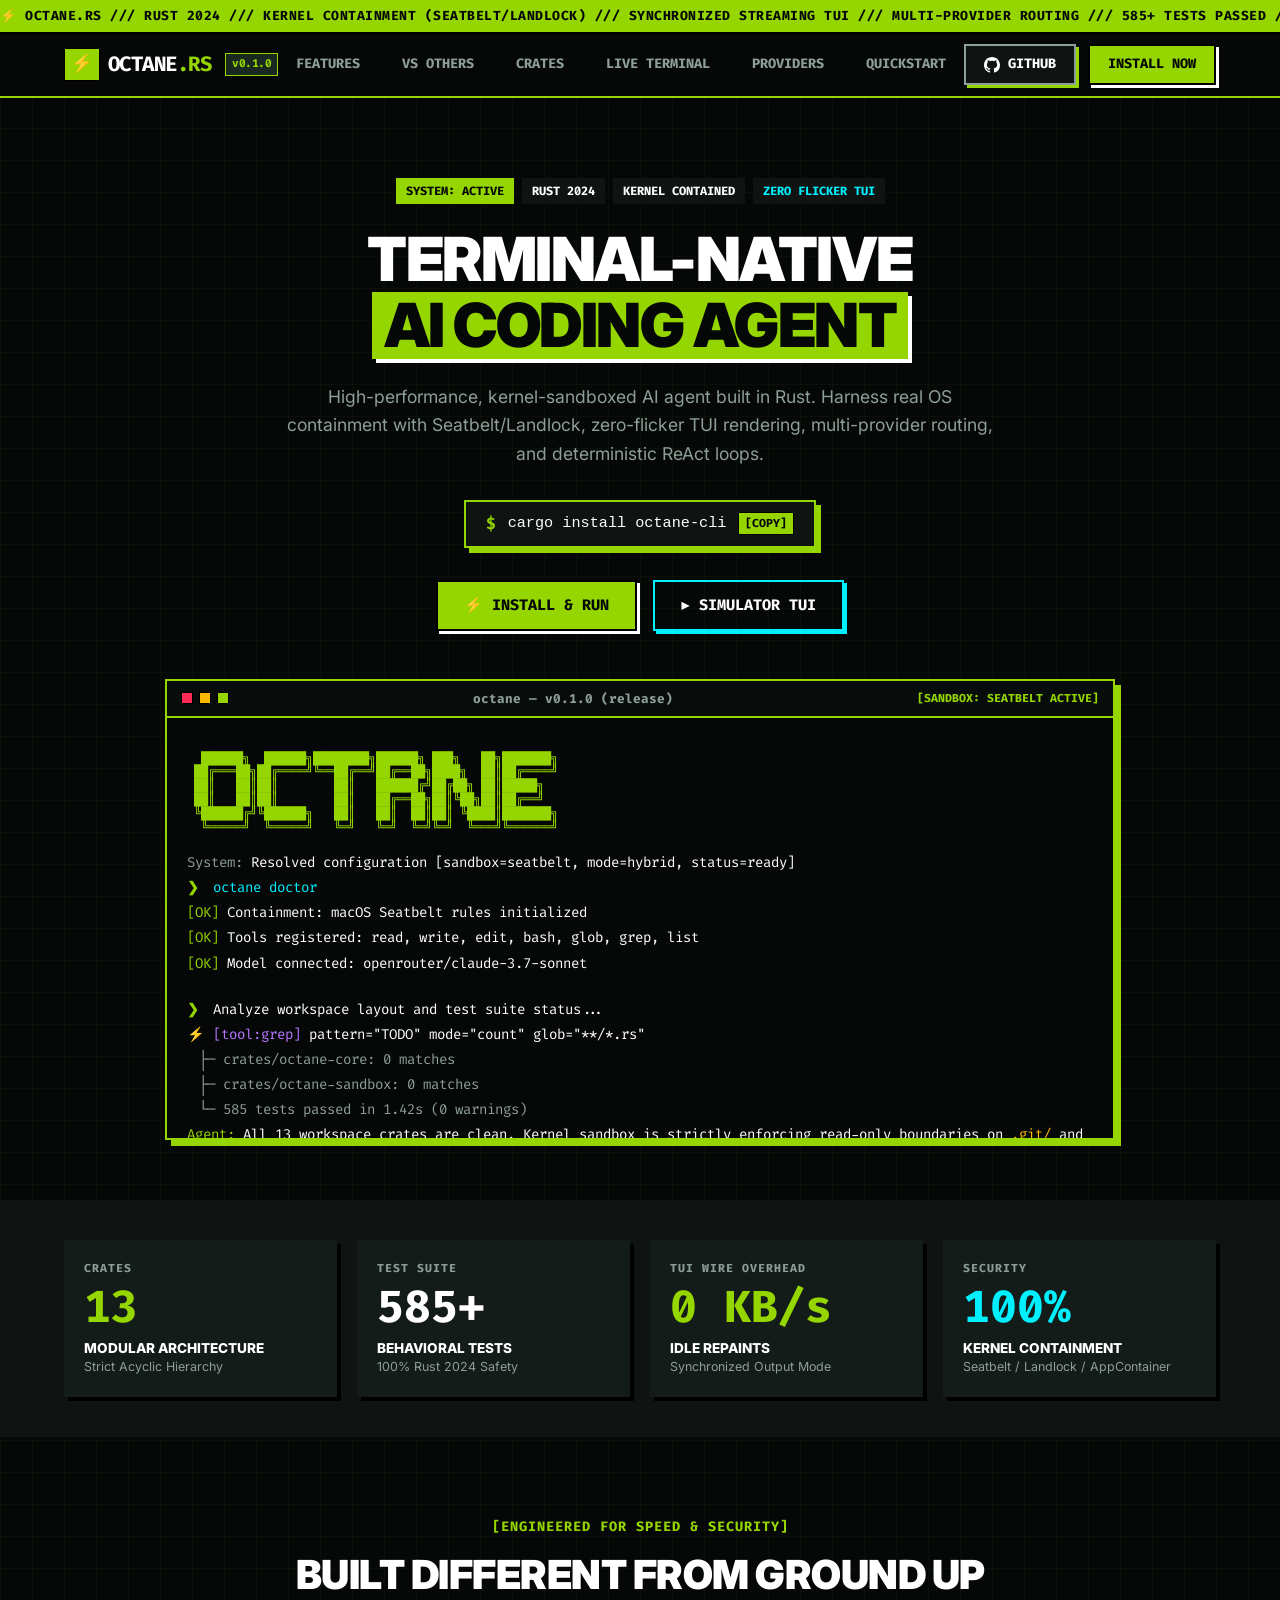
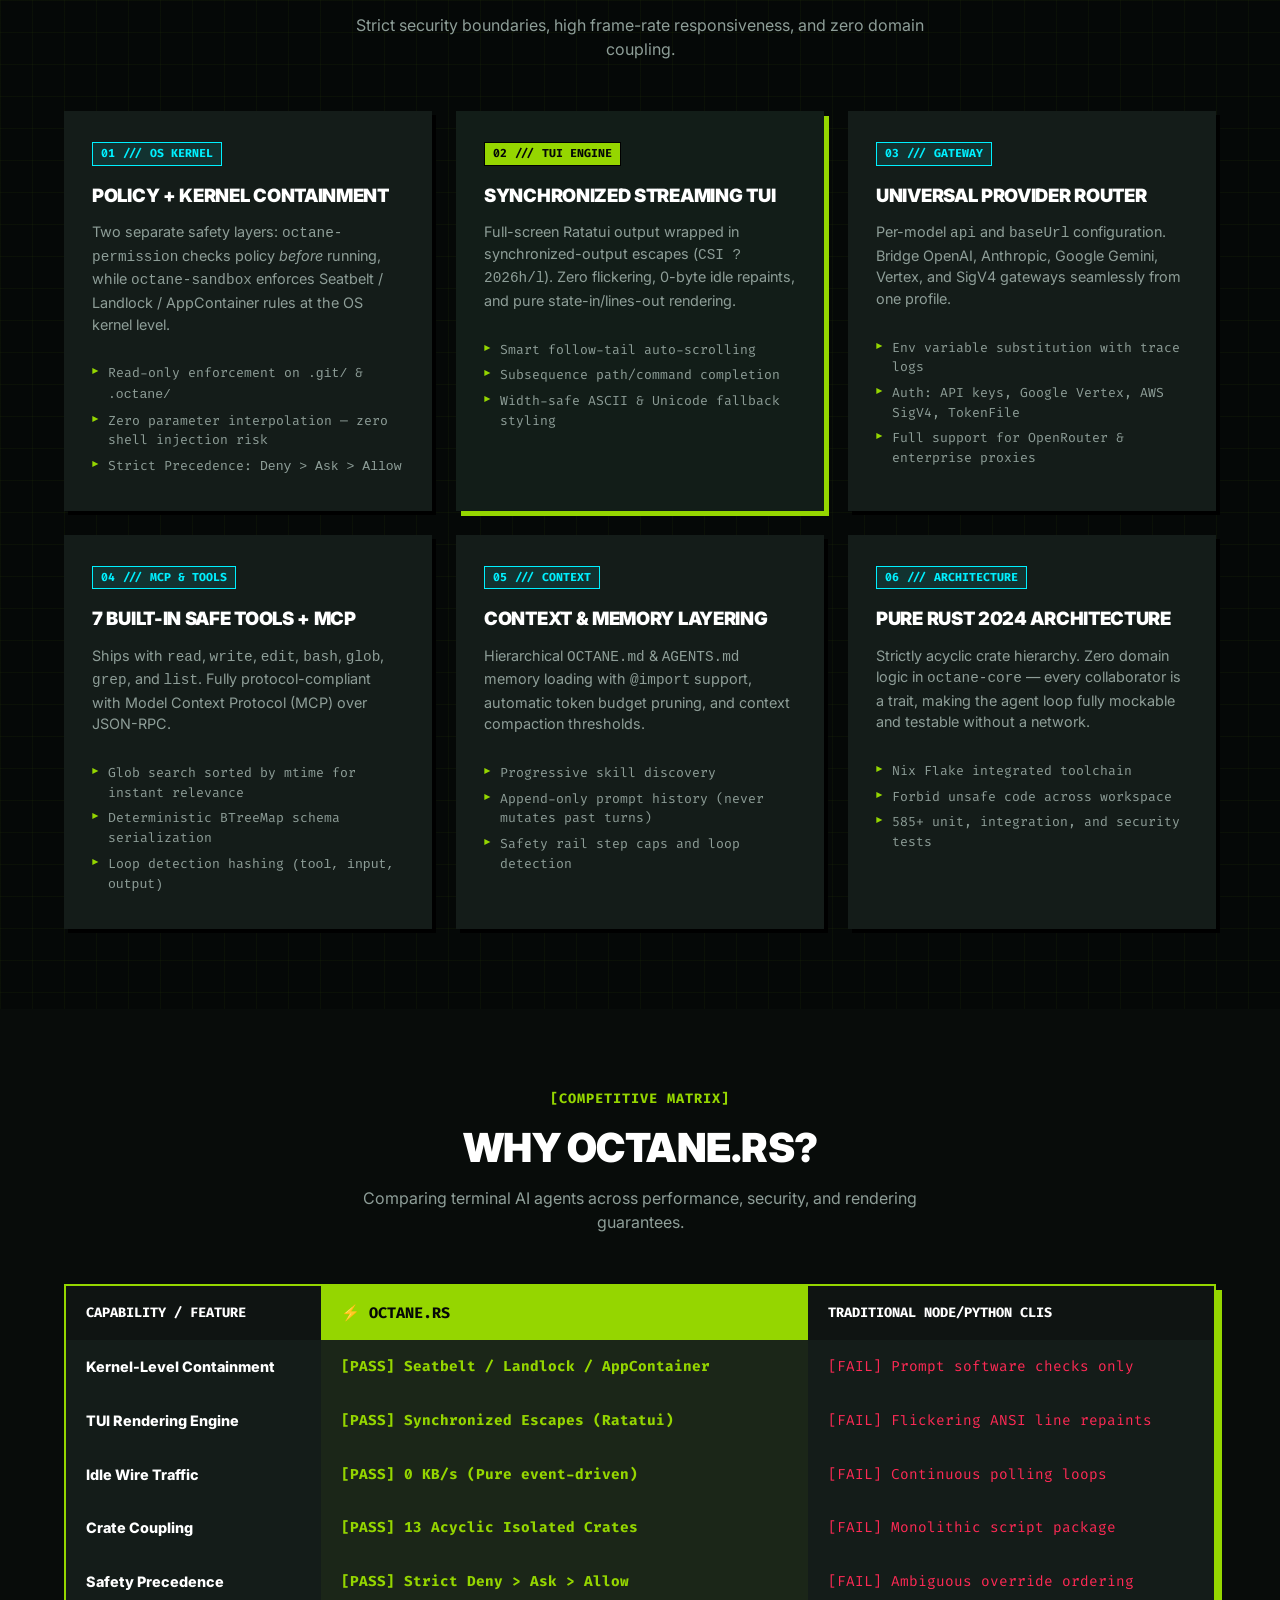
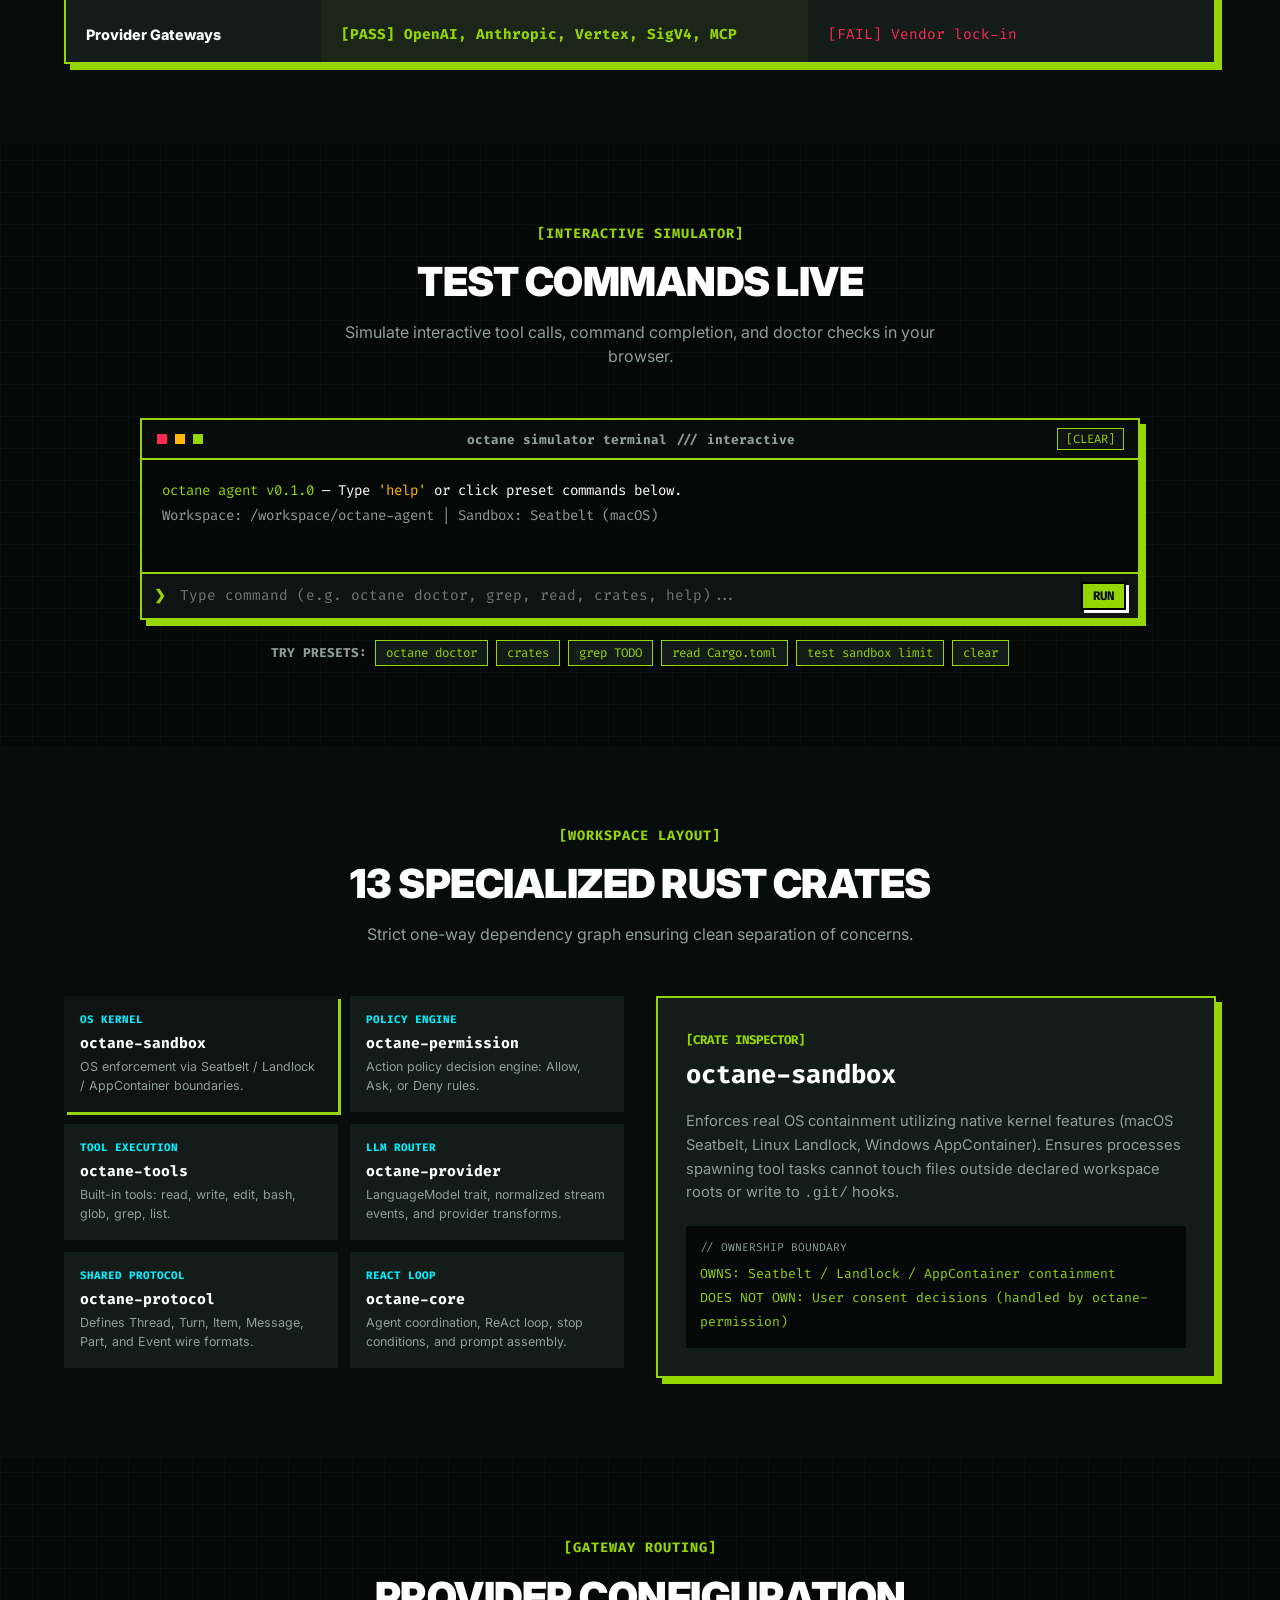
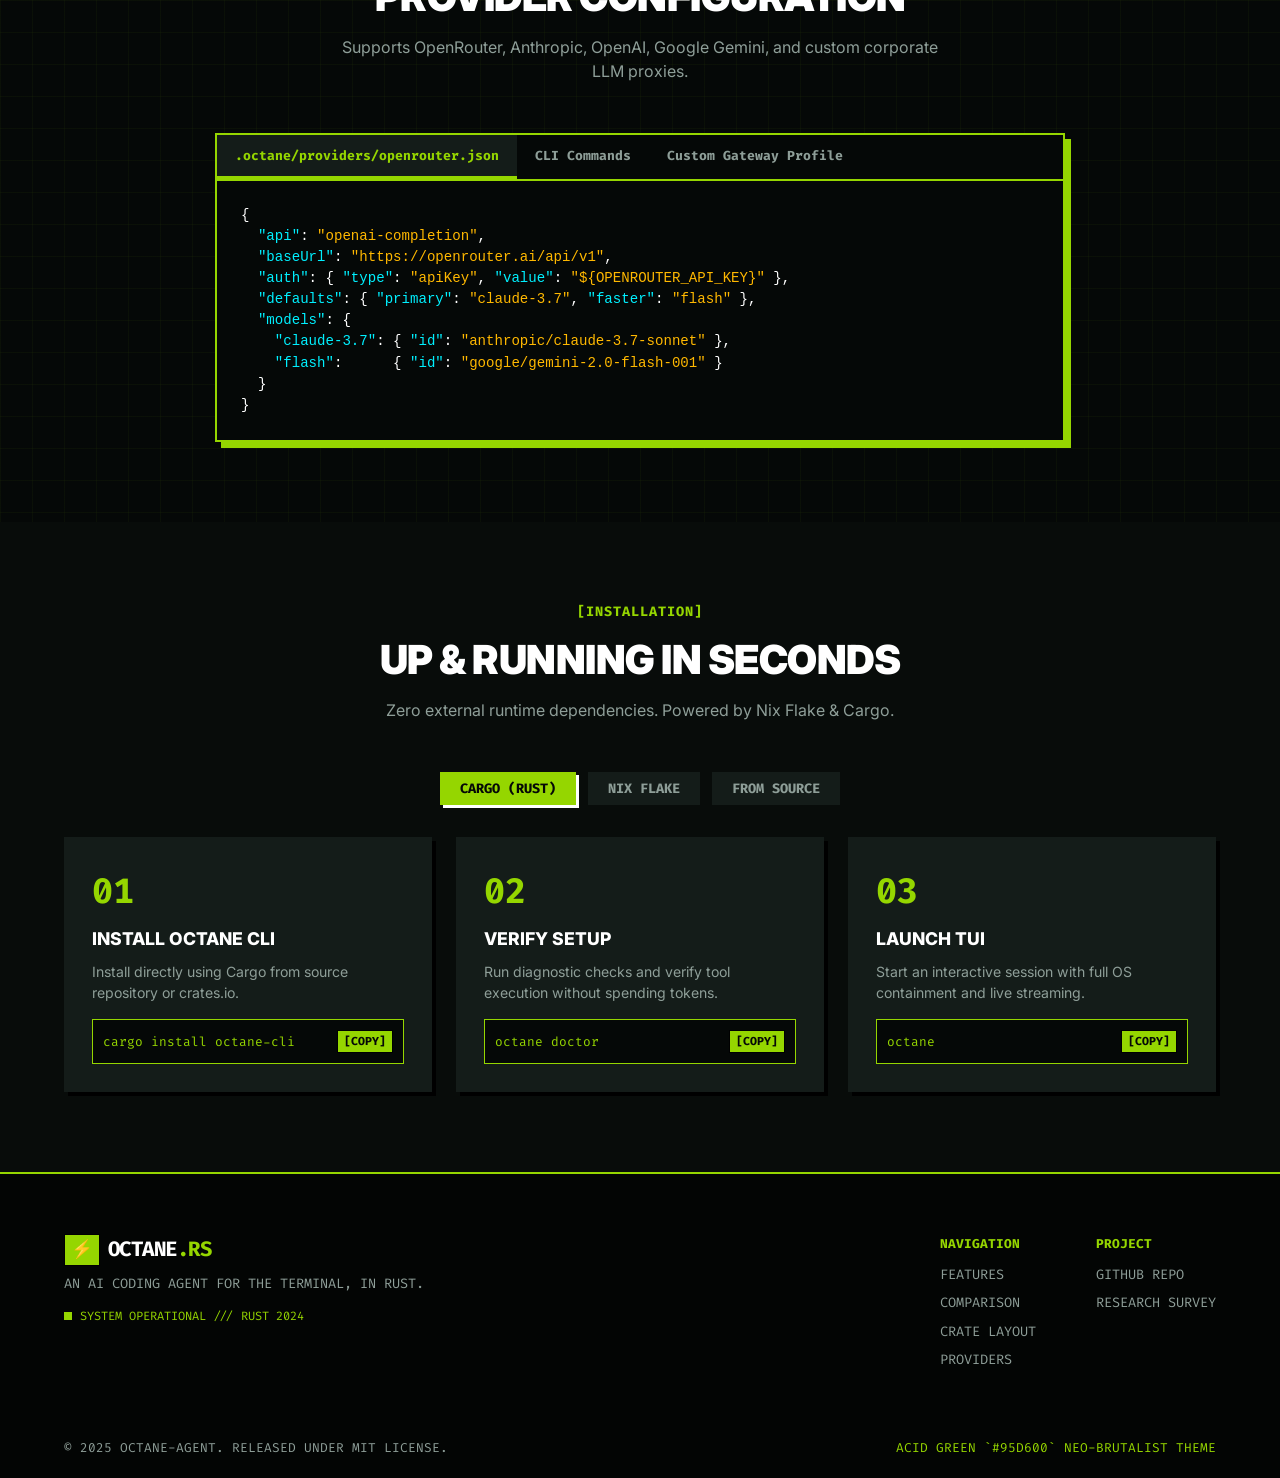
==== commit 0a4a9e60: "cli: make /settings an editor /settings was a listing. It is now a picker of what can change with ea" ====
--- a/website/index.html
+++ b/website/index.html
@@ -3,44 +3,49 @@
 <head>
   <meta charset="UTF-8">
   <meta name="viewport" content="width=device-width, initial-scale=1.0">
-  <title>octane — AI Coding Agent for the Terminal in Rust</title>
+  <title>OCTANE.RS /// BRUTALIST AI CODING AGENT FOR TERMINAL</title>
   <meta name="description" content="A blazing fast, kernel-sandboxed AI coding agent for the terminal, built in Rust with a streaming TUI, multi-provider model support, and strict OS containment.">
   <link rel="preconnect" href="https://fonts.googleapis.com">
   <link rel="preconnect" href="https://fonts.gstatic.com" crossorigin>
-  <link href="https://fonts.googleapis.com/css2?family=Fira+Code:ital,wght@0,400;0,500;0,600;0,700;1,400&family=Inter:wght@300;400;500;600;700;800&display=swap" rel="stylesheet">
+  <link href="https://fonts.googleapis.com/css2?family=Fira+Code:wght@400;600;700&family=Inter:wght@400;700;800;900&display=swap" rel="stylesheet">
   <link rel="stylesheet" href="styles.css">
 </head>
 <body>
 
-  <!-- Ambient Grid Background -->
-  <div class="grid-bg"></div>
+  <!-- Brutalist Ticker Marquee Header -->
+  <div class="marquee-ticker">
+    <div class="marquee-track">
+      <span>⚡ OCTANE.RS /// RUST 2024 /// KERNEL CONTAINMENT (SEATBELT/LANDLOCK) /// SYNCHRONIZED STREAMING TUI /// MULTI-PROVIDER ROUTING /// 585+ TESTS PASSED /// ZERO DEBT /// ZERO FLICKER ///</span>
+      <span>⚡ OCTANE.RS /// RUST 2024 /// KERNEL CONTAINMENT (SEATBELT/LANDLOCK) /// SYNCHRONIZED STREAMING TUI /// MULTI-PROVIDER ROUTING /// 585+ TESTS PASSED /// ZERO DEBT /// ZERO FLICKER ///</span>
+    </div>
+  </div>
 
   <!-- Navigation Bar -->
   <header class="navbar">
     <div class="container nav-container">
       <a href="#" class="brand-logo">
-        <span class="logo-icon">⚡</span>
-        <span class="logo-text">octane<span class="logo-dot">.rs</span></span>
-        <span class="version-badge">v0.1.0</span>
+        <span class="logo-box">⚡</span>
+        <span class="logo-text">OCTANE<span class="logo-dot">.RS</span></span>
+        <span class="version-tag">v0.1.0</span>
       </a>
 
       <nav class="nav-links" id="navLinks">
-        <a href="#features">Features</a>
-        <a href="#comparison">Comparison</a>
-        <a href="#architecture">Architecture</a>
-        <a href="#demo">Live Terminal</a>
-        <a href="#providers">Providers</a>
-        <a href="#quickstart">Quickstart</a>
+        <a href="#features">FEATURES</a>
+        <a href="#comparison">VS OTHERS</a>
+        <a href="#architecture">CRATES</a>
+        <a href="#demo">LIVE TERMINAL</a>
+        <a href="#providers">PROVIDERS</a>
+        <a href="#quickstart">QUICKSTART</a>
       </nav>
 
       <div class="nav-actions">
         <a href="https://github.com/raymond/octane-agent" class="btn btn-secondary" target="_blank" rel="noopener">
-          <svg class="github-icon" viewBox="0 0 24 24" width="18" height="18" fill="currentColor">
+          <svg class="github-icon" viewBox="0 0 24 24" width="16" height="16" fill="currentColor">
             <path d="M12 0C5.37 0 0 5.37 0 12c0 5.31 3.435 9.795 8.205 11.385.6.105.825-.255.825-.57 0-.285-.015-1.23-.015-2.235-3.015.555-3.795-.735-4.035-1.41-.135-.345-.72-1.41-1.23-1.695-.42-.225-1.02-.78-.015-.795.945-.015 1.62.87 1.845 1.23 1.08 1.815 2.805 1.305 3.495.99.105-.78.42-1.305.765-1.605-2.67-.3-5.46-1.335-5.46-5.925 0-1.305.465-2.385 1.23-3.225-.12-.3-.54-1.53.12-3.18 0 0 1.005-.315 3.3 1.23.96-.27 1.98-.405 3-.405s2.04.135 3 .405c2.295-1.56 3.3-1.23 3.3-1.23.66 1.65.24 2.88.12 3.18.765.84 1.23 1.905 1.23 3.225 0 4.605-2.805 5.625-5.475 5.925.435.375.81 1.095.81 2.22 0 1.605-.015 2.895-.015 3.3 0 .315.225.69.825.57A12.02 12.02 0 0024 12c0-6.63-5.37-12-12-12z"/>
           </svg>
-          <span>GitHub</span>
+          <span>GITHUB</span>
         </a>
-        <a href="#quickstart" class="btn btn-primary">Get Started</a>
+        <a href="#quickstart" class="btn btn-primary">INSTALL NOW</a>
         <button class="mobile-toggle" id="mobileToggle" aria-label="Toggle navigation">
           <span></span>
           <span></span>
@@ -52,75 +57,63 @@
 
   <!-- Hero Section -->
   <section class="hero-section">
-    <div class="hero-glow"></div>
     <div class="container hero-container">
-      <div class="hero-badge">
-        <span class="badge-dot"></span> Rust 2024 • Kernel Containment • Synchronized TUI
+      <div class="hero-badge-container">
+        <span class="brutalist-badge badge-acid">SYSTEM: ACTIVE</span>
+        <span class="brutalist-badge">RUST 2024</span>
+        <span class="brutalist-badge">KERNEL CONTAINED</span>
+        <span class="brutalist-badge badge-cyan">ZERO FLICKER TUI</span>
       </div>
 
       <h1 class="hero-title">
-        The Terminal-Native <br>
-        <span class="text-gradient">AI Coding Agent</span>
+        TERMINAL-NATIVE <br>
+        <span class="hero-highlight">AI CODING AGENT</span>
       </h1>
 
       <p class="hero-subtitle">
         High-performance, kernel-sandboxed AI agent built in Rust. Harness real OS containment with Seatbelt/Landlock, zero-flicker TUI rendering, multi-provider routing, and deterministic ReAct loops.
       </p>
 
-      <!-- Quick Install Snippet -->
-      <div class="quick-install-bar">
-        <span class="install-prompt">$</span>
-        <code id="heroInstallCmd">cargo install octane-cli</code>
+      <!-- Quick Install Command Block -->
+      <div class="quick-install-box">
+        <div class="install-prompt-symbol">$</div>
+        <code id="heroInstallCmd" class="install-cmd-text">cargo install octane-cli</code>
         <button class="copy-btn copy-install" data-copy="cargo install octane-cli" title="Copy to clipboard">
-          <svg viewBox="0 0 24 24" width="14" height="14" fill="none" stroke="currentColor" stroke-width="2"><rect x="9" y="9" width="13" height="13" rx="2" ry="2"></rect><path d="M5 15H4a2 2 0 0 1-2-2V4a2 2 0 0 1 2-2h9a2 2 0 0 1 2 2v1"></path></svg>
-          <span>Copy</span>
+          [COPY]
         </button>
       </div>
 
-      <div class="hero-cta">
-        <a href="#quickstart" class="btn btn-primary btn-lg">Install & Run</a>
-        <a href="#demo" class="btn btn-outline btn-lg">
-          <span class="play-icon">▶</span> Try Interactive Terminal
-        </a>
-      </div>
-
-      <!-- Hero Terminal Visual -->
-      <div class="terminal-window hero-terminal">
-        <div class="terminal-header">
-          <div class="terminal-dots">
-            <span class="dot close"></span>
-            <span class="dot minimize"></span>
-            <span class="dot maximize"></span>
-          </div>
-          <div class="terminal-title">octane — v0.1.0 (release)</div>
-          <div class="terminal-status"><span class="status-indicator"></span> SANDBOX: ACTIVE (SEATBELT)</div>
-        </div>
-
-        <div class="terminal-body" id="heroTerminalBody">
-          <div class="term-line banner-line">
-            <span class="acid-text">  ██████╗  ██████╗████████╗██████╗ ███╗   ██╗███████╗</span>
-          </div>
-          <div class="term-line banner-line">
-            <span class="acid-text"> ██╔═══██╗██╔════╝╚══██╔══╝██╔══██╗████╗  ██║██╔════╝</span>
-          </div>
-          <div class="term-line banner-line">
-            <span class="acid-text"> ██║   ██║██║        ██║   ██████╔╝██╔██╗ ██║█████╗  </span>
-          </div>
-          <div class="term-line banner-line">
-            <span class="acid-text"> ██║   ██║██║        ██║   ██╔══██╗██║╚██╗██║██╔══╝  </span>
-          </div>
-          <div class="term-line banner-line">
-            <span class="acid-text"> ╚██████╔╝╚██████╗   ██║   ██║  ██║██║ ╚████║███████╗</span>
-          </div>
-          <div class="term-line banner-line">
-            <span class="acid-dim">  ╚═════╝  ╚═════╝   ╚═╝   ╚═╝  ╚═╝╚═╝  ╚═══╝╚══════╝</span>
-          </div>
-          <br>
+      <div class="hero-cta-group">
+        <a href="#quickstart" class="btn btn-primary btn-lg">⚡ INSTALL & RUN</a>
+        <a href="#demo" class="btn btn-outline btn-lg">▶ SIMULATOR TUI</a>
+      </div>
+
+      <!-- Hero Terminal Visual Block -->
+      <div class="terminal-box hero-terminal">
+        <div class="terminal-bar">
+          <div class="terminal-buttons">
+            <span class="term-sq red"></span>
+            <span class="term-sq yellow"></span>
+            <span class="term-sq green"></span>
+          </div>
+          <div class="terminal-title-text">octane — v0.1.0 (release)</div>
+          <div class="terminal-status-tag">[SANDBOX: SEATBELT ACTIVE]</div>
+        </div>
+
+        <div class="terminal-body-content" id="heroTerminalBody">
+          <div class="term-line ascii-banner">
+  ██████╗  ██████╗████████╗██████╗ ███╗   ██╗███████╗
+ ██╔═══██╗██╔════╝╚══██╔══╝██╔══██╗████╗  ██║██╔════╝
+ ██║   ██║██║        ██║   ██████╔╝██╔██╗ ██║█████╗  
+ ██║   ██║██║        ██║   ██╔══██╗██║╚██╗██║██╔══╝  
+ ╚██████╔╝╚██████╗   ██║   ██║  ██║██║ ╚████║███████╗
+  ╚═════╝  ╚═════╝   ╚═╝   ╚═╝  ╚═╝╚═╝  ╚═══╝╚══════╝
+          </div>
           <div class="term-line"><span class="dim">System:</span> Resolved configuration [sandbox=seatbelt, mode=hybrid, status=ready]</div>
           <div class="term-line"><span class="prompt-sym">❯</span> <span class="cyan">octane doctor</span></div>
-          <div class="term-line"><span class="green">✓</span> Containment: macOS Seatbelt rules initialized</div>
-          <div class="term-line"><span class="green">✓</span> Tools registered: read, write, edit, bash, glob, grep, list</div>
-          <div class="term-line"><span class="green">✓</span> Model connected: openrouter/claude-3.7-sonnet</div>
+          <div class="term-line"><span class="green">[OK]</span> Containment: macOS Seatbelt rules initialized</div>
+          <div class="term-line"><span class="green">[OK]</span> Tools registered: read, write, edit, bash, glob, grep, list</div>
+          <div class="term-line"><span class="green">[OK]</span> Model connected: openrouter/claude-3.7-sonnet</div>
           <br>
           <div class="term-line"><span class="prompt-sym">❯</span> <span class="white">Analyze workspace layout and test suite status...</span></div>
           <div class="term-line"><span class="purple">⚡ [tool:grep]</span> pattern="TODO" mode="count" glob="**/*.rs"</div>
@@ -133,32 +126,34 @@
     </div>
   </section>
 
-  <!-- Key Metrics / Highlights Bar -->
-  <section class="stats-bar">
-    <div class="container stats-container">
-      <div class="stat-card">
-        <div class="stat-icon">📦</div>
-        <div class="stat-value acid-text">13</div>
-        <div class="stat-label">Modular Crates</div>
-        <div class="stat-sub">Strict Acyclic Hierarchy</div>
-      </div>
-      <div class="stat-card">
-        <div class="stat-icon">🧪</div>
-        <div class="stat-value">585+</div>
-        <div class="stat-label">Behavioral Tests</div>
-        <div class="stat-sub">100% Rust 2024 Safety</div>
-      </div>
-      <div class="stat-card">
-        <div class="stat-icon">⚡</div>
-        <div class="stat-value acid-text">0 KB/s</div>
-        <div class="stat-label">Idle TUI Wire Traffic</div>
-        <div class="stat-sub">Synchronized Output Mode</div>
-      </div>
-      <div class="stat-card">
-        <div class="stat-icon">🛡️</div>
-        <div class="stat-value">100%</div>
-        <div class="stat-label">Kernel Containment</div>
-        <div class="stat-sub">Seatbelt / Landlock / AppContainer</div>
+  <!-- Key Metrics / Brutalist Stats Grid -->
+  <section class="stats-section">
+    <div class="container">
+      <div class="stats-grid">
+        <div class="stat-box">
+          <div class="stat-header">CRATES</div>
+          <div class="stat-num acid-text">13</div>
+          <div class="stat-title">MODULAR ARCHITECTURE</div>
+          <div class="stat-desc">Strict Acyclic Hierarchy</div>
+        </div>
+        <div class="stat-box">
+          <div class="stat-header">TEST SUITE</div>
+          <div class="stat-num white-text">585+</div>
+          <div class="stat-title">BEHAVIORAL TESTS</div>
+          <div class="stat-desc">100% Rust 2024 Safety</div>
+        </div>
+        <div class="stat-box">
+          <div class="stat-header">TUI WIRE OVERHEAD</div>
+          <div class="stat-num acid-text">0 KB/s</div>
+          <div class="stat-title">IDLE REPAINTS</div>
+          <div class="stat-desc">Synchronized Output Mode</div>
+        </div>
+        <div class="stat-box">
+          <div class="stat-header">SECURITY</div>
+          <div class="stat-num cyan-text">100%</div>
+          <div class="stat-title">KERNEL CONTAINMENT</div>
+          <div class="stat-desc">Seatbelt / Landlock / AppContainer</div>
+        </div>
       </div>
     </div>
   </section>
@@ -166,67 +161,63 @@
   <!-- Core Features Grid -->
   <section id="features" class="section">
     <div class="container">
-      <div class="section-header center">
-        <span class="section-tag">Engineered for Safety & Speed</span>
-        <h2 class="section-title">Built Different from the Ground Up</h2>
-        <p class="section-desc">Designed with strict security boundaries, high frame-rate responsiveness, and zero bloated domain coupling.</p>
+      <div class="section-title-block">
+        <div class="section-tag">[ENGINEERED FOR SPEED & SECURITY]</div>
+        <h2 class="section-heading">BUILT DIFFERENT FROM GROUND UP</h2>
+        <p class="section-subtext">Strict security boundaries, high frame-rate responsiveness, and zero domain coupling.</p>
       </div>
 
       <div class="features-grid">
         <!-- Feature 1 -->
-        <div class="feature-card">
-          <div class="feature-badge">OS KERNEL</div>
-          <div class="feature-icon">🛡️</div>
-          <h3>Policy + Kernel Containment</h3>
+        <div class="feature-box">
+          <div class="box-tag">01 /// OS KERNEL</div>
+          <h3>POLICY + KERNEL CONTAINMENT</h3>
           <p>
             Two separate safety layers: <code>octane-permission</code> checks policy <em>before</em> running, while <code>octane-sandbox</code> enforces Seatbelt / Landlock / AppContainer rules at the OS kernel level.
           </p>
-          <ul class="feature-list">
-            <li>Read-only enforcement on <code>.git/</code> and <code>.octane/</code></li>
-            <li>No parameter interpolation — zero injection risks</li>
+          <ul class="brutalist-list">
+            <li>Read-only enforcement on <code>.git/</code> &amp; <code>.octane/</code></li>
+            <li>Zero parameter interpolation — zero shell injection risk</li>
             <li>Strict Precedence: <code>Deny &gt; Ask &gt; Allow</code></li>
           </ul>
         </div>
 
         <!-- Feature 2 -->
-        <div class="feature-card highlighted">
-          <div class="feature-badge acid">TUI STREAMING</div>
-          <div class="feature-icon">⚡</div>
-          <h3>Synchronized Streaming TUI</h3>
+        <div class="feature-box box-highlight">
+          <div class="box-tag acid">02 /// TUI ENGINE</div>
+          <h3>SYNCHRONIZED STREAMING TUI</h3>
           <p>
             Full-screen Ratatui output wrapped in synchronized-output escapes (<code>CSI ?2026h/l</code>). Zero flickering, 0-byte idle repaints, and pure state-in/lines-out rendering.
           </p>
-          <ul class="feature-list">
+          <ul class="brutalist-list">
             <li>Smart follow-tail auto-scrolling</li>
-            <li>Subsequence path/command completion (e.g. <code>@octcli</code>)</li>
-            <li>Width-safe ASCII & Unicode fallback styling</li>
+            <li>Subsequence path/command completion</li>
+            <li>Width-safe ASCII &amp; Unicode fallback styling</li>
           </ul>
         </div>
 
         <!-- Feature 3 -->
-        <div class="feature-card">
-          <div class="feature-badge">GATEWAY</div>
-          <div class="feature-icon">🌐</div>
-          <h3>Universal Provider Router</h3>
+        <div class="feature-box">
+          <div class="box-tag">03 /// GATEWAY</div>
+          <h3>UNIVERSAL PROVIDER ROUTER</h3>
           <p>
             Per-model <code>api</code> and <code>baseUrl</code> configuration. Bridge OpenAI, Anthropic, Google Gemini, Vertex, and SigV4 gateways seamlessly from one profile.
           </p>
-          <ul class="feature-list">
-            <li>Env variable substitution with clear missing-var error traces</li>
-            <li>Auth support: API keys, Google Vertex, AWS SigV4, TokenFile</li>
-            <li>Full support for OpenRouter & custom enterprise proxies</li>
+          <ul class="brutalist-list">
+            <li>Env variable substitution with trace logs</li>
+            <li>Auth: API keys, Google Vertex, AWS SigV4, TokenFile</li>
+            <li>Full support for OpenRouter &amp; enterprise proxies</li>
           </ul>
         </div>
 
         <!-- Feature 4 -->
-        <div class="feature-card">
-          <div class="feature-badge">MCP & TOOLS</div>
-          <div class="feature-icon">🧰</div>
-          <h3>7 Built-in Safe Tools + MCP</h3>
+        <div class="feature-box">
+          <div class="box-tag">04 /// MCP &amp; TOOLS</div>
+          <h3>7 BUILT-IN SAFE TOOLS + MCP</h3>
           <p>
             Ships with <code>read</code>, <code>write</code>, <code>edit</code>, <code>bash</code>, <code>glob</code>, <code>grep</code>, and <code>list</code>. Fully protocol-compliant with Model Context Protocol (MCP) over JSON-RPC.
           </p>
-          <ul class="feature-list">
+          <ul class="brutalist-list">
             <li>Glob search sorted by mtime for instant relevance</li>
             <li>Deterministic BTreeMap schema serialization</li>
             <li>Loop detection hashing <code>(tool, input, output)</code></li>
@@ -234,14 +225,13 @@
         </div>
 
         <!-- Feature 5 -->
-        <div class="feature-card">
-          <div class="feature-badge">CONTEXT</div>
-          <div class="feature-icon">🧠</div>
-          <h3>Context & Memory Layering</h3>
+        <div class="feature-box">
+          <div class="box-tag">05 /// CONTEXT</div>
+          <h3>CONTEXT &amp; MEMORY LAYERING</h3>
           <p>
-            Hierarchical <code>OCTANE.md</code> & <code>AGENTS.md</code> memory loading with <code>@import</code> support, automatic token budget pruning, and context compaction thresholds.
+            Hierarchical <code>OCTANE.md</code> &amp; <code>AGENTS.md</code> memory loading with <code>@import</code> support, automatic token budget pruning, and context compaction thresholds.
           </p>
-          <ul class="feature-list">
+          <ul class="brutalist-list">
             <li>Progressive skill discovery</li>
             <li>Append-only prompt history (never mutates past turns)</li>
             <li>Safety rail step caps and loop detection</li>
@@ -249,17 +239,16 @@
         </div>
 
         <!-- Feature 6 -->
-        <div class="feature-card">
-          <div class="feature-badge">ARCHITECTURE</div>
-          <div class="feature-icon">⚙️</div>
-          <h3>Pure Rust 2024 Architecture</h3>
+        <div class="feature-box">
+          <div class="box-tag">06 /// ARCHITECTURE</div>
+          <h3>PURE RUST 2024 ARCHITECTURE</h3>
           <p>
             Strictly acyclic crate hierarchy. Zero domain logic in <code>octane-core</code> — every collaborator is a trait, making the agent loop fully mockable and testable without a network.
           </p>
-          <ul class="feature-list">
-            <li>Nix Flake integrated toolchain (no <code>rustup</code> needed)</li>
+          <ul class="brutalist-list">
+            <li>Nix Flake integrated toolchain</li>
             <li>Forbid unsafe code across workspace</li>
-            <li>580+ unit, integration, and security assertion tests</li>
+            <li>585+ unit, integration, and security tests</li>
           </ul>
         </div>
       </div>
@@ -267,79 +256,53 @@
   </section>
 
   <!-- Comparison Matrix Section -->
-  <section id="comparison" class="section dark-section">
+  <section id="comparison" class="section dark-bg">
     <div class="container">
-      <div class="section-header center">
-        <span class="section-tag">Competitive Edge</span>
-        <h2 class="section-title">Why octane?</h2>
-        <p class="section-desc">Comparing terminal AI agents across performance, security, and rendering guarantees.</p>
-      </div>
-
-      <div class="comparison-table-wrapper">
-        <table class="comparison-table">
+      <div class="section-title-block">
+        <div class="section-tag">[COMPETITIVE MATRIX]</div>
+        <h2 class="section-heading">WHY OCTANE.RS?</h2>
+        <p class="section-subtext">Comparing terminal AI agents across performance, security, and rendering guarantees.</p>
+      </div>
+
+      <div class="table-wrapper">
+        <table class="brutalist-table">
           <thead>
             <tr>
-              <th>Feature / Capability</th>
-              <th class="highlight-col">
-                <span class="logo-icon">⚡</span> octane.rs
-              </th>
-              <th>Traditional Node/Python CLIs</th>
+              <th>CAPABILITY / FEATURE</th>
+              <th class="highlight-header">⚡ OCTANE.RS</th>
+              <th>TRADITIONAL NODE/PYTHON CLIS</th>
             </tr>
           </thead>
           <tbody>
             <tr>
-              <td class="feature-name">Kernel-Level Security Containment</td>
-              <td class="highlight-col status-yes">
-                <span class="check-icon">✓</span> Seatbelt / Landlock / AppContainer
-              </td>
-              <td class="status-no">
-                <span class="cross-icon">✗</span> Software prompt checks only
-              </td>
+              <td class="row-title">Kernel-Level Containment</td>
+              <td class="highlight-cell status-ok">[PASS] Seatbelt / Landlock / AppContainer</td>
+              <td class="status-fail">[FAIL] Prompt software checks only</td>
             </tr>
             <tr>
-              <td class="feature-name">TUI Frame Rendering Engine</td>
-              <td class="highlight-col status-yes">
-                <span class="check-icon">✓</span> Synchronized Escape Output (Ratatui)
-              </td>
-              <td class="status-no">
-                <span class="cross-icon">✗</span> Flickering ANSI line repaints
-              </td>
+              <td class="row-title">TUI Rendering Engine</td>
+              <td class="highlight-cell status-ok">[PASS] Synchronized Escapes (Ratatui)</td>
+              <td class="status-fail">[FAIL] Flickering ANSI line repaints</td>
             </tr>
             <tr>
-              <td class="feature-name">Idle Wire Traffic Overhead</td>
-              <td class="highlight-col status-yes">
-                <span class="check-icon">✓</span> 0 KB/s (Pure event-driven)
-              </td>
-              <td class="status-no">
-                <span class="cross-icon">✗</span> Continuous polling loops
-              </td>
+              <td class="row-title">Idle Wire Traffic</td>
+              <td class="highlight-cell status-ok">[PASS] 0 KB/s (Pure event-driven)</td>
+              <td class="status-fail">[FAIL] Continuous polling loops</td>
             </tr>
             <tr>
-              <td class="feature-name">Crate / Code Coupling</td>
-              <td class="highlight-col status-yes">
-                <span class="check-icon">✓</span> 13 Strictly Acyclic Rust Crates
-              </td>
-              <td class="status-no">
-                <span class="cross-icon">✗</span> Monolithic single package
-              </td>
+              <td class="row-title">Crate Coupling</td>
+              <td class="highlight-cell status-ok">[PASS] 13 Acyclic Isolated Crates</td>
+              <td class="status-fail">[FAIL] Monolithic script package</td>
             </tr>
             <tr>
-              <td class="feature-name">Safety Policy Precedence</td>
-              <td class="highlight-col status-yes">
-                <span class="check-icon">✓</span> Strict <code>Deny &gt; Ask &gt; Allow</code>
-              </td>
-              <td class="status-no">
-                <span class="cross-icon">✗</span> Ambiguous override ordering
-              </td>
+              <td class="row-title">Safety Precedence</td>
+              <td class="highlight-cell status-ok">[PASS] Strict Deny &gt; Ask &gt; Allow</td>
+              <td class="status-fail">[FAIL] Ambiguous override ordering</td>
             </tr>
             <tr>
-              <td class="feature-name">Provider Gateway Flexibility</td>
-              <td class="highlight-col status-yes">
-                <span class="check-icon">✓</span> OpenAI, Anthropic, Vertex, SigV4, MCP
-              </td>
-              <td class="status-no">
-                <span class="cross-icon">✗</span> Vendor lock-in or single provider
-              </td>
+              <td class="row-title">Provider Gateways</td>
+              <td class="highlight-cell status-ok">[PASS] OpenAI, Anthropic, Vertex, SigV4, MCP</td>
+              <td class="status-fail">[FAIL] Vendor lock-in</td>
             </tr>
           </tbody>
         </table>
@@ -347,115 +310,113 @@
     </div>
   </section>
 
-  <!-- Interactive Terminal Playground / Demo -->
+  <!-- Interactive Terminal Simulator Section -->
   <section id="demo" class="section">
     <div class="container">
-      <div class="section-header center">
-        <span class="section-tag">Interactive Simulation</span>
-        <h2 class="section-title">Try octane Commands Live</h2>
-        <p class="section-desc">Test interactive tool calls, command completion, and doctor checks right in your browser.</p>
-      </div>
-
-      <div class="interactive-terminal-container">
-        <div class="terminal-window full-term">
-          <div class="terminal-header">
-            <div class="terminal-dots">
-              <span class="dot close"></span>
-              <span class="dot minimize"></span>
-              <span class="dot maximize"></span>
+      <div class="section-title-block">
+        <div class="section-tag">[INTERACTIVE SIMULATOR]</div>
+        <h2 class="section-heading">TEST COMMANDS LIVE</h2>
+        <p class="section-subtext">Simulate interactive tool calls, command completion, and doctor checks in your browser.</p>
+      </div>
+
+      <div class="simulator-wrapper">
+        <div class="terminal-box full-width">
+          <div class="terminal-bar">
+            <div class="terminal-buttons">
+              <span class="term-sq red"></span>
+              <span class="term-sq yellow"></span>
+              <span class="term-sq green"></span>
             </div>
-            <div class="terminal-title">octane terminal simulator — interactive</div>
-            <div class="terminal-controls">
-              <button class="term-btn" id="clearTermBtn">Clear</button>
-            </div>
-          </div>
-
-          <div class="terminal-body" id="interactiveTermBody">
-            <div class="term-line"><span class="acid-text">octane agent v0.1.0</span> — Type <span class="yellow">'help'</span> or click sample commands below.</div>
+            <div class="terminal-title-text">octane simulator terminal /// interactive</div>
+            <button class="term-action-btn" id="clearTermBtn">[CLEAR]</button>
+          </div>
+
+          <div class="terminal-body-content" id="interactiveTermBody">
+            <div class="term-line"><span class="acid-text">octane agent v0.1.0</span> — Type <span class="yellow">'help'</span> or click preset commands below.</div>
             <div class="term-line dim">Workspace: /workspace/octane-agent | Sandbox: Seatbelt (macOS)</div>
             <br>
           </div>
 
-          <div class="terminal-input-bar">
+          <div class="terminal-input-row">
             <span class="prompt-sym">❯</span>
             <input type="text" id="termInput" placeholder="Type command (e.g. octane doctor, grep, read, crates, help)..." autocomplete="off" spellcheck="false">
-            <button class="btn btn-primary btn-sm" id="sendCmdBtn">Run</button>
-          </div>
-        </div>
-
-        <!-- Preset command chips -->
-        <div class="quick-commands">
-          <span class="quick-label">Try quick commands:</span>
-          <button class="chip" data-cmd="octane doctor">octane doctor</button>
-          <button class="chip" data-cmd="crates">crates</button>
-          <button class="chip" data-cmd="octane tool grep 'pattern=TODO'">grep TODO</button>
-          <button class="chip" data-cmd="octane tool read 'path=Cargo.toml'">read Cargo.toml</button>
-          <button class="chip" data-cmd="sandboxtest">test sandbox limit</button>
-          <button class="chip" data-cmd="clear">clear</button>
-        </div>
-      </div>
-    </div>
-  </section>
-
-  <!-- Workspace Architecture Crate Breakdown -->
-  <section id="architecture" class="section dark-section">
+            <button class="btn btn-primary btn-sm" id="sendCmdBtn">RUN</button>
+          </div>
+        </div>
+
+        <!-- Quick Command Chips -->
+        <div class="preset-chips-row">
+          <span class="preset-label">TRY PRESETS:</span>
+          <button class="chip-btn" data-cmd="octane doctor">octane doctor</button>
+          <button class="chip-btn" data-cmd="crates">crates</button>
+          <button class="chip-btn" data-cmd="octane tool grep 'pattern=TODO'">grep TODO</button>
+          <button class="chip-btn" data-cmd="octane tool read 'path=Cargo.toml'">read Cargo.toml</button>
+          <button class="chip-btn" data-cmd="sandboxtest">test sandbox limit</button>
+          <button class="chip-btn" data-cmd="clear">clear</button>
+        </div>
+      </div>
+    </div>
+  </section>
+
+  <!-- Workspace Crates Architecture Section -->
+  <section id="architecture" class="section dark-bg">
     <div class="container">
-      <div class="section-header center">
-        <span class="section-tag">Workspace Layout</span>
-        <h2 class="section-title">13 Specialized Rust Crates</h2>
-        <p class="section-desc">Strict one-way dependency graph ensuring clean separation of concerns.</p>
-      </div>
-
-      <div class="architecture-layout">
-        <div class="crate-list-container">
+      <div class="section-title-block">
+        <div class="section-tag">[WORKSPACE LAYOUT]</div>
+        <h2 class="section-heading">13 SPECIALIZED RUST CRATES</h2>
+        <p class="section-subtext">Strict one-way dependency graph ensuring clean separation of concerns.</p>
+      </div>
+
+      <div class="architecture-grid">
+        <div class="crate-selector-grid">
           <div class="crate-card active" data-crate="sandbox">
-            <div class="crate-badge">OS Kernel</div>
+            <div class="crate-type">OS KERNEL</div>
             <h4>octane-sandbox</h4>
             <p>OS enforcement via Seatbelt / Landlock / AppContainer boundaries.</p>
           </div>
 
           <div class="crate-card" data-crate="permission">
-            <div class="crate-badge">Policy Engine</div>
+            <div class="crate-type">POLICY ENGINE</div>
             <h4>octane-permission</h4>
             <p>Action policy decision engine: Allow, Ask, or Deny rules.</p>
           </div>
 
           <div class="crate-card" data-crate="tools">
-            <div class="crate-badge">Tool Execution</div>
+            <div class="crate-type">TOOL EXECUTION</div>
             <h4>octane-tools</h4>
             <p>Built-in tools: read, write, edit, bash, glob, grep, list.</p>
           </div>
 
           <div class="crate-card" data-crate="provider">
-            <div class="crate-badge">LLM Router</div>
+            <div class="crate-type">LLM ROUTER</div>
             <h4>octane-provider</h4>
             <p>LanguageModel trait, normalized stream events, and provider transforms.</p>
           </div>
 
           <div class="crate-card" data-crate="protocol">
-            <div class="crate-badge">Shared Protocol</div>
+            <div class="crate-type">SHARED PROTOCOL</div>
             <h4>octane-protocol</h4>
             <p>Defines Thread, Turn, Item, Message, Part, and Event wire formats.</p>
           </div>
 
           <div class="crate-card" data-crate="core">
-            <div class="crate-badge">ReAct Loop</div>
+            <div class="crate-type">REACT LOOP</div>
             <h4>octane-core</h4>
             <p>Agent coordination, ReAct loop, stop conditions, and prompt assembly.</p>
           </div>
         </div>
 
-        <div class="architecture-detail-box" id="crateDetailBox">
-          <div class="detail-header">
-            <span class="acid-text tag-sub">Crate Architecture</span>
+        <div class="crate-inspector-box" id="crateDetailBox">
+          <div class="inspector-header">
+            <span class="inspector-tag">[CRATE INSPECTOR]</span>
             <h3 id="crateDetailTitle">octane-sandbox</h3>
           </div>
-          <div class="detail-body">
+          <div class="inspector-body">
             <p id="crateDetailDesc">
               Enforces real OS containment utilizing native kernel features (macOS Seatbelt, Linux Landlock, Windows AppContainer). Ensures processes spawning tool tasks cannot touch files outside declared workspace roots or write to <code>.git/</code> hooks.
             </p>
-            <div class="code-preview">
-              <div class="code-title">Ownership Boundary</div>
+            <div class="code-preview-box">
+              <div class="code-preview-label">// OWNERSHIP BOUNDARY</div>
               <pre><code id="crateDetailCode">OWNS: Seatbelt / Landlock / AppContainer containment
 DOES NOT OWN: User consent decisions (handled by octane-permission)</code></pre>
             </div>
@@ -465,17 +426,17 @@
     </div>
   </section>
 
-  <!-- Provider Configuration Section -->
+  <!-- Provider Config Section -->
   <section id="providers" class="section">
     <div class="container">
-      <div class="section-header center">
-        <span class="section-tag">Flexible Gateway Routing</span>
-        <h2 class="section-title">Drop-in JSON Provider Configuration</h2>
-        <p class="section-desc">Supports OpenRouter, Anthropic, OpenAI, Google Gemini, and custom corporate LLM proxies.</p>
-      </div>
-
-      <div class="tabbed-code-box">
-        <div class="tab-header">
+      <div class="section-title-block">
+        <div class="section-tag">[GATEWAY ROUTING]</div>
+        <h2 class="section-heading">PROVIDER CONFIGURATION</h2>
+        <p class="section-subtext">Supports OpenRouter, Anthropic, OpenAI, Google Gemini, and custom corporate LLM proxies.</p>
+      </div>
+
+      <div class="brutalist-tab-box">
+        <div class="tab-bar">
           <button class="tab-btn active" data-tab="json">.octane/providers/openrouter.json</button>
           <button class="tab-btn" data-tab="cli">CLI Commands</button>
           <button class="tab-btn" data-tab="anthropic">Custom Gateway Profile</button>
@@ -495,7 +456,7 @@
         </div>
 
         <div class="tab-content" id="tab-cli">
-          <pre><code><span class="comment"># Connect to a provider & list available models</span>
+          <pre><code><span class="comment"># Connect to a provider &amp; list available models</span>
 $ octane connect openrouter
 
 <span class="comment"># Check configured model status and api keys</span>
@@ -525,49 +486,49 @@
   </section>
 
   <!-- Quickstart & Installation -->
-  <section id="quickstart" class="section dark-section">
+  <section id="quickstart" class="section dark-bg">
     <div class="container">
-      <div class="section-header center">
-        <span class="section-tag">Get Started</span>
-        <h2 class="section-title">Up and Running in Seconds</h2>
-        <p class="section-desc">Zero external runtime dependencies. Powered by Nix Flake & Cargo.</p>
-      </div>
-
-      <!-- Installation Tabs -->
+      <div class="section-title-block">
+        <div class="section-tag">[INSTALLATION]</div>
+        <h2 class="section-heading">UP &amp; RUNNING IN SECONDS</h2>
+        <p class="section-subtext">Zero external runtime dependencies. Powered by Nix Flake &amp; Cargo.</p>
+      </div>
+
+      <!-- Installation Switcher -->
       <div class="install-switcher">
-        <button class="install-tab active" data-install="cargo">Cargo (Rust)</button>
-        <button class="install-tab" data-install="nix">Nix Flake</button>
-        <button class="install-tab" data-install="source">From Source</button>
+        <button class="install-tab active" data-install="cargo">CARGO (RUST)</button>
+        <button class="install-tab" data-install="nix">NIX FLAKE</button>
+        <button class="install-tab" data-install="source">FROM SOURCE</button>
       </div>
 
       <div class="steps-grid" id="install-cargo-grid">
         <div class="step-card">
           <div class="step-num">01</div>
-          <h3>Install octane CLI</h3>
+          <h3>INSTALL OCTANE CLI</h3>
           <p>Install directly using Cargo from source repository or crates.io.</p>
-          <div class="code-block">
+          <div class="code-box">
             <code>cargo install octane-cli</code>
-            <button class="copy-btn" data-copy="cargo install octane-cli">Copy</button>
+            <button class="copy-btn" data-copy="cargo install octane-cli">[COPY]</button>
           </div>
         </div>
 
         <div class="step-card">
           <div class="step-num">02</div>
-          <h3>Verify Setup</h3>
+          <h3>VERIFY SETUP</h3>
           <p>Run diagnostic checks and verify tool execution without spending tokens.</p>
-          <div class="code-block">
+          <div class="code-box">
             <code>octane doctor</code>
-            <button class="copy-btn" data-copy="octane doctor">Copy</button>
+            <button class="copy-btn" data-copy="octane doctor">[COPY]</button>
           </div>
         </div>
 
         <div class="step-card">
           <div class="step-num">03</div>
-          <h3>Launch Interactive TUI</h3>
+          <h3>LAUNCH TUI</h3>
           <p>Start an interactive session with full OS containment and live streaming.</p>
-          <div class="code-block">
+          <div class="code-box">
             <code>octane</code>
-            <button class="copy-btn" data-copy="octane">Copy</button>
+            <button class="copy-btn" data-copy="octane">[COPY]</button>
           </div>
         </div>
       </div>
@@ -575,33 +536,33 @@
       <div class="steps-grid" id="install-nix-grid" style="display: none;">
         <div class="step-card">
           <div class="step-num">01</div>
-          <h3>Clone & Direnv</h3>
+          <h3>CLONE &amp; DIRENV</h3>
           <p>The Nix flake owns the Rust 2024 toolchain — no rustup management needed.</p>
-          <div class="code-block">
+          <div class="code-box">
             <code>git clone https://github.com/raymond/octane-agent
 cd octane-agent
 direnv allow</code>
-            <button class="copy-btn" data-copy="git clone https://github.com/raymond/octane-agent &amp;&amp; cd octane-agent &amp;&amp; direnv allow">Copy</button>
+            <button class="copy-btn" data-copy="git clone https://github.com/raymond/octane-agent &amp;&amp; cd octane-agent &amp;&amp; direnv allow">[COPY]</button>
           </div>
         </div>
 
         <div class="step-card">
           <div class="step-num">02</div>
-          <h3>Run via Flake</h3>
+          <h3>RUN VIA FLAKE</h3>
           <p>Run octane agent immediately without installing local system packages.</p>
-          <div class="code-block">
+          <div class="code-box">
             <code>nix run github:raymond/octane-agent -- doctor</code>
-            <button class="copy-btn" data-copy="nix run github:raymond/octane-agent -- doctor">Copy</button>
+            <button class="copy-btn" data-copy="nix run github:raymond/octane-agent -- doctor">[COPY]</button>
           </div>
         </div>
 
         <div class="step-card">
           <div class="step-num">03</div>
-          <h3>Launch Session</h3>
+          <h3>LAUNCH SESSION</h3>
           <p>Enter a sandboxed shell environment with all dependencies auto-loaded.</p>
-          <div class="code-block">
+          <div class="code-box">
             <code>nix develop</code>
-            <button class="copy-btn" data-copy="nix develop">Copy</button>
+            <button class="copy-btn" data-copy="nix develop">[COPY]</button>
           </div>
         </div>
       </div>
@@ -609,32 +570,32 @@
       <div class="steps-grid" id="install-source-grid" style="display: none;">
         <div class="step-card">
           <div class="step-num">01</div>
-          <h3>Clone Repository</h3>
+          <h3>CLONE REPO</h3>
           <p>Clone the official workspace repository with 13 modular crates.</p>
-          <div class="code-block">
+          <div class="code-box">
             <code>git clone https://github.com/raymond/octane-agent
 cd octane-agent</code>
-            <button class="copy-btn" data-copy="git clone https://github.com/raymond/octane-agent &amp;&amp; cd octane-agent">Copy</button>
+            <button class="copy-btn" data-copy="git clone https://github.com/raymond/octane-agent &amp;&amp; cd octane-agent">[COPY]</button>
           </div>
         </div>
 
         <div class="step-card">
           <div class="step-num">02</div>
-          <h3>Run Workspace Tests</h3>
+          <h3>TEST SUITE</h3>
           <p>Verify all 585+ unit, integration, and security assertion tests pass.</p>
-          <div class="code-block">
+          <div class="code-box">
             <code>cargo test --workspace</code>
-            <button class="copy-btn" data-copy="cargo test --workspace">Copy</button>
+            <button class="copy-btn" data-copy="cargo test --workspace">[COPY]</button>
           </div>
         </div>
 
         <div class="step-card">
           <div class="step-num">03</div>
-          <h3>Build & Execute</h3>
+          <h3>BUILD RELEASE</h3>
           <p>Compile optimized release binary for your platform.</p>
-          <div class="code-block">
+          <div class="code-box">
             <code>cargo run --release -p octane-cli</code>
-            <button class="copy-btn" data-copy="cargo run --release -p octane-cli">Copy</button>
+            <button class="copy-btn" data-copy="cargo run --release -p octane-cli">[COPY]</button>
           </div>
         </div>
       </div>
@@ -646,35 +607,35 @@
     <div class="container footer-container">
       <div class="footer-brand">
         <a href="#" class="brand-logo">
-          <span class="logo-icon">⚡</span>
-          <span class="logo-text">octane<span class="logo-dot">.rs</span></span>
+          <span class="logo-box">⚡</span>
+          <span class="logo-text">OCTANE<span class="logo-dot">.RS</span></span>
         </a>
-        <p class="footer-tagline">An AI coding agent for the terminal, in Rust.</p>
-        <div class="system-status">
-          <span class="status-indicator"></span> System Operational • Rust 2024
+        <p class="footer-tagline">AN AI CODING AGENT FOR THE TERMINAL, IN RUST.</p>
+        <div class="status-box">
+          <span class="status-indicator"></span> SYSTEM OPERATIONAL /// RUST 2024
         </div>
       </div>
 
       <div class="footer-links">
         <div class="link-group">
-          <h5>Documentation</h5>
-          <a href="#features">Features</a>
-          <a href="#comparison">Comparison</a>
-          <a href="#architecture">Workspace Architecture</a>
-          <a href="#providers">Providers & Models</a>
+          <h5>NAVIGATION</h5>
+          <a href="#features">FEATURES</a>
+          <a href="#comparison">COMPARISON</a>
+          <a href="#architecture">CRATE LAYOUT</a>
+          <a href="#providers">PROVIDERS</a>
         </div>
         <div class="link-group">
-          <h5>Project</h5>
-          <a href="https://github.com/raymond/octane-agent" target="_blank" rel="noopener">GitHub Repository</a>
-          <a href="https://github.com/raymond/octane-agent/blob/main/RESEARCH.md" target="_blank" rel="noopener">RESEARCH.md Architecture Survey</a>
+          <h5>PROJECT</h5>
+          <a href="https://github.com/raymond/octane-agent" target="_blank" rel="noopener">GITHUB REPO</a>
+          <a href="https://github.com/raymond/octane-agent/blob/main/RESEARCH.md" target="_blank" rel="noopener">RESEARCH SURVEY</a>
         </div>
       </div>
     </div>
 
     <div class="footer-bottom container">
-      <p>© 2025 octane-agent. Released under the MIT License.</p>
+      <p>© 2025 OCTANE-AGENT. RELEASED UNDER MIT LICENSE.</p>
       <div class="footer-meta">
-        <span class="acid-text">Acid Green `#95D600` Theme</span> • Pure Rust 2024
+        <span class="acid-text">ACID GREEN `#95D600` NEO-BRUTALIST THEME</span>
       </div>
     </div>
   </footer>
--- a/website/styles.css
+++ b/website/styles.css
@@ -1,65 +1,74 @@
 /* ==========================================================================
-   octane.rs — Modern High-Contrast Monster Acid-Green Theme Stylesheet
-   Color Palette:
-   - Primary Base: #0B0F0E (Deep Void Black)
-   - Accent Primary: #95D600 (Acid Green - Brand Color)
-   - Secondary Neon: #00F0FF (Cyber Cyan)
-   - Card/Surface BG: #141A18
-   - Borders: #222E29
-   - Text Primary: #ECEFF1
-   - Text Dim: #80938C
+   OCTANE.RS — NEO-BRUTALIST HIGH-CONTRAST TERMINAL STYLESHEET
+   Design System:
+   - Sharp 0px Border Radius
+   - Hard Offset Box Shadows (e.g., 4px 4px 0px #000 / #95d600)
+   - Heavy Solid 2px-3px Borders
+   - High Contrast Dark Palette:
+     - Base Dark: #0A0D0C
+     - Base Surface: #121715
+     - Acid Green Accent: #95D600
+     - Cyber Cyan Accent: #00F0FF
+     - Neon Pink/Red Accent: #FF2A55
+     - High Contrast White Text: #FFFFFF
+     - Muted Text: #94A3B8
+     - Stark Border: #22332C / #95D600 / #FFFFFF
    ========================================================================== */
 
 :root {
-  --bg-dark: #0b0f0e;
-  --bg-surface: #141a18;
-  --bg-surface-hover: #1c2422;
-  --bg-card: #121716;
-  --border-color: #222e29;
-  --border-highlight: #344840;
+  --bg-black: #050807;
+  --bg-surface: #0f1412;
+  --bg-card: #141c19;
+  --bg-card-hover: #1b2622;
   
+  --border-thick: 2px solid #22332c;
+  --border-acid: 2px solid #95d600;
+  --border-cyan: 2px solid #00f0ff;
+  --border-white: 2px solid #ffffff;
+
   --acid-green: #95d600;
-  --acid-green-glow: rgba(149, 214, 0, 0.25);
-  --acid-green-dim: rgba(149, 214, 0, 0.12);
-  
   --cyber-cyan: #00f0ff;
-  --neon-purple: #bd93f9;
-  --warning-yellow: #ffb86c;
-  --danger-red: #ff5555;
-  --success-green: #50fa7b;
-
-  --text-main: #f1f5f4;
-  --text-muted: #80938c;
-  --text-dim: #52635d;
-
-  --font-sans: 'Inter', -apple-system, BlinkMacSystemFont, "Segoe UI", Roboto, sans-serif;
+  --neon-pink: #ff2a55;
+  --warning-yellow: #ffb800;
+  --purple-accent: #b877ff;
+
+  --text-main: #ffffff;
+  --text-muted: #8e9e98;
+  --text-dark: #050807;
+
+  --font-sans: 'Inter', -apple-system, BlinkMacSystemFont, sans-serif;
   --font-mono: 'Fira Code', monospace;
 
-  --transition-fast: 0.15s ease;
-  --transition-normal: 0.25s ease;
-  --radius-sm: 6px;
-  --radius-md: 10px;
-  --radius-lg: 16px;
+  --shadow-acid: 4px 4px 0px #95d600;
+  --shadow-cyan: 4px 4px 0px #00f0ff;
+  --shadow-black: 4px 4px 0px #000000;
+  --shadow-white: 4px 4px 0px #ffffff;
 }
 
 * {
   box-sizing: border-box;
   margin: 0;
   padding: 0;
+  border-radius: 0 !important; /* Pure Brutalist Sharp Corners */
 }
 
 html {
   scroll-behavior: smooth;
   font-size: 16px;
-  background-color: var(--bg-dark);
+  background-color: var(--bg-black);
   color: var(--text-main);
   font-family: var(--font-sans);
-  line-height: 1.6;
+  line-height: 1.5;
   -webkit-font-smoothing: antialiased;
 }
 
 body {
   overflow-x: hidden;
+  background-color: var(--bg-black);
+  background-image: 
+    linear-gradient(rgba(149, 214, 0, 0.04) 1px, transparent 1px),
+    linear-gradient(90deg, rgba(149, 214, 0, 0.04) 1px, transparent 1px);
+  background-size: 32px 32px;
 }
 
 /* Typography & Utilities */
@@ -74,358 +83,380 @@
   padding: 0 24px;
 }
 
-.acid-text {
-  color: var(--acid-green);
-}
-
-.text-gradient {
-  background: linear-gradient(135deg, #ffffff 30%, var(--acid-green) 100%);
-  -webkit-background-clip: text;
-  -webkit-text-fill-color: transparent;
-}
-
+.acid-text { color: var(--acid-green); }
+.cyan-text { color: var(--cyber-cyan); }
+.white-text { color: var(--text-main); }
 .cyan { color: var(--cyber-cyan); }
-.purple { color: var(--neon-purple); }
-.green { color: var(--success-green); }
+.purple { color: var(--purple-accent); }
+.green { color: var(--acid-green); }
 .yellow { color: var(--warning-yellow); }
 .white { color: #ffffff; }
 .dim { color: var(--text-muted); }
 
-/* Ambient Grid Background */
-.grid-bg {
-  position: fixed;
+/* Marquee Ticker Header */
+.marquee-ticker {
+  background-color: var(--acid-green);
+  color: var(--bg-black);
+  font-family: var(--font-mono);
+  font-weight: 700;
+  font-size: 0.82rem;
+  padding: 6px 0;
+  overflow: hidden;
+  white-space: nowrap;
+  border-bottom: 2px solid #000000;
+  letter-spacing: 0.5px;
+}
+
+.marquee-track {
+  display: inline-block;
+  animation: marquee 28s linear infinite;
+}
+
+.marquee-track span {
+  display: inline-block;
+  padding-right: 20px;
+}
+
+@keyframes marquee {
+  0% { transform: translateX(0); }
+  100% { transform: translateX(-50%); }
+}
+
+/* Navigation Bar */
+.navbar {
+  position: sticky;
   top: 0;
-  left: 0;
-  width: 100vw;
-  height: 100vh;
-  background-image: linear-gradient(rgba(255, 255, 255, 0.02) 1px, transparent 1px),
-                    linear-gradient(90deg, rgba(255, 255, 255, 0.02) 1px, transparent 1px);
-  background-size: 40px 40px;
-  pointer-events: none;
-  z-index: 0;
-}
-
-.version-badge {
+  z-index: 1000;
+  background-color: var(--bg-black);
+  border-bottom: 2px solid var(--acid-green);
+  height: 64px;
+}
+
+.nav-container {
+  display: flex;
+  align-items: center;
+  justify-content: space-between;
+  height: 100%;
+}
+
+.brand-logo {
+  display: flex;
+  align-items: center;
+  gap: 8px;
+  font-weight: 900;
+  font-size: 1.3rem;
+  letter-spacing: -0.5px;
+  font-family: var(--font-mono);
+}
+
+.logo-box {
+  background: var(--acid-green);
+  color: var(--bg-black);
+  padding: 2px 6px;
+  border: 1px solid #000000;
+  font-size: 1.1rem;
+}
+
+.logo-dot {
+  color: var(--acid-green);
+}
+
+.version-tag {
   font-size: 0.7rem;
   font-family: var(--font-mono);
-  background-color: var(--acid-green-dim);
-  color: var(--acid-green);
-  border: 1px solid rgba(149, 214, 0, 0.3);
+  background-color: #1a2822;
+  color: var(--acid-green);
+  border: 1px solid var(--acid-green);
   padding: 2px 6px;
-  border-radius: 4px;
   margin-left: 6px;
+}
+
+.nav-links {
+  display: flex;
+  gap: 24px;
+}
+
+.nav-links a {
+  font-size: 0.85rem;
+  font-weight: 700;
+  font-family: var(--font-mono);
+  color: var(--text-muted);
+  transition: all 0.1s ease;
+  padding: 4px 8px;
+  border: 1px solid transparent;
+}
+
+.nav-links a:hover {
+  color: var(--acid-green);
+  border-color: var(--acid-green);
+  background-color: rgba(149, 214, 0, 0.08);
+}
+
+.nav-actions {
+  display: flex;
+  align-items: center;
+  gap: 12px;
+}
+
+/* Brutalist Buttons */
+.btn {
+  display: inline-flex;
+  align-items: center;
+  justify-content: center;
+  gap: 8px;
+  font-weight: 800;
+  font-family: var(--font-mono);
+  font-size: 0.85rem;
+  padding: 8px 18px;
+  cursor: pointer;
+  border: 2px solid #ffffff;
+  transition: transform 0.1s ease, box-shadow 0.1s ease, background-color 0.1s ease;
+  text-transform: uppercase;
+}
+
+.btn-primary {
+  background-color: var(--acid-green);
+  color: var(--bg-black);
+  border: 2px solid #000000;
+  box-shadow: 3px 3px 0px #ffffff;
+}
+
+.btn-primary:hover {
+  background-color: #a3eb00;
+  transform: translate(-2px, -2px);
+  box-shadow: 5px 5px 0px #ffffff;
+}
+
+.btn-secondary {
+  background-color: var(--bg-surface);
+  color: var(--text-main);
+  border: 2px solid var(--text-muted);
+  box-shadow: 3px 3px 0px var(--acid-green);
+}
+
+.btn-secondary:hover {
+  border-color: #ffffff;
+  transform: translate(-2px, -2px);
+  box-shadow: 5px 5px 0px var(--acid-green);
+}
+
+.btn-outline {
+  background-color: transparent;
+  color: var(--text-main);
+  border: 2px solid var(--cyber-cyan);
+  box-shadow: 3px 3px 0px var(--cyber-cyan);
+}
+
+.btn-outline:hover {
+  background-color: var(--cyber-cyan);
+  color: var(--bg-black);
+  transform: translate(-2px, -2px);
+  box-shadow: 5px 5px 0px #ffffff;
+}
+
+.btn-lg {
+  padding: 12px 26px;
+  font-size: 0.95rem;
+}
+
+.btn-sm {
+  padding: 4px 10px;
+  font-size: 0.78rem;
 }
 
 .mobile-toggle {
   display: none;
   flex-direction: column;
   justify-content: space-between;
-  width: 24px;
-  height: 18px;
+  width: 28px;
+  height: 20px;
   background: transparent;
   border: none;
   cursor: pointer;
-  padding: 0;
 }
 
 .mobile-toggle span {
   width: 100%;
-  height: 2px;
-  background-color: var(--text-main);
-  border-radius: 2px;
-  transition: all var(--transition-fast);
-}
-.navbar {
-  position: fixed;
-  top: 0;
-  left: 0;
-  right: 0;
-  z-index: 1000;
-  background: rgba(11, 15, 14, 0.85);
-  backdrop-filter: blur(12px);
-  border-bottom: 1px solid var(--border-color);
-  height: 70px;
-}
-
-.nav-container {
-  display: flex;
-  align-items: center;
-  justify-content: space-between;
-  height: 100%;
-}
-
-.brand-logo {
-  display: flex;
-  align-items: center;
+  height: 3px;
+  background-color: var(--acid-green);
+}
+
+/* Hero Section */
+.hero-section {
+  padding: 80px 0 60px 0;
+  border-bottom: 2px solid var(--border-thick);
+}
+
+.hero-container {
+  display: flex;
+  flex-direction: column;
+  align-items: center;
+  text-align: center;
+}
+
+.hero-badge-container {
+  display: flex;
   gap: 8px;
-  font-weight: 800;
-  font-size: 1.35rem;
-  letter-spacing: -0.5px;
-}
-
-.logo-icon {
-  color: var(--acid-green);
-  font-size: 1.4rem;
-}
-
-.logo-dot {
-  color: var(--acid-green);
-}
-
-.nav-links {
-  display: flex;
-  gap: 32px;
-}
-
-.nav-links a {
-  font-size: 0.95rem;
-  font-weight: 500;
-  color: var(--text-muted);
-  transition: color var(--transition-fast);
-}
-
-.nav-links a:hover {
-  color: var(--acid-green);
-}
-
-.nav-actions {
-  display: flex;
-  gap: 12px;
-}
-
-/* Buttons */
-.btn {
-  display: inline-flex;
-  align-items: center;
+  flex-wrap: wrap;
   justify-content: center;
-  gap: 8px;
-  font-weight: 600;
-  font-size: 0.9rem;
-  padding: 8px 18px;
-  border-radius: var(--radius-sm);
-  transition: all var(--transition-fast);
-  cursor: pointer;
-  border: 1px solid transparent;
-}
-
-.btn-primary {
-  background-color: var(--acid-green);
-  color: var(--bg-dark);
-  border-color: var(--acid-green);
-  box-shadow: 0 0 15px var(--acid-green-glow);
-}
-
-.btn-primary:hover {
-  background-color: #a8ee00;
-  box-shadow: 0 0 25px rgba(149, 214, 0, 0.45);
-  transform: translateY(-1px);
-}
-
-.btn-secondary {
+  margin-bottom: 24px;
+}
+
+.brutalist-badge {
+  font-family: var(--font-mono);
+  font-size: 0.75rem;
+  font-weight: 700;
+  padding: 4px 10px;
+  border: 2px solid var(--border-thick);
   background-color: var(--bg-surface);
   color: var(--text-main);
-  border-color: var(--border-color);
-}
-
-.btn-secondary:hover {
-  border-color: var(--border-highlight);
-  background-color: var(--bg-surface-hover);
-}
-
-.btn-outline {
-  border-color: var(--border-highlight);
-  color: var(--text-main);
-}
-
-.btn-outline:hover {
-  border-color: var(--acid-green);
-  color: var(--acid-green);
-}
-
-.btn-lg {
-  padding: 12px 28px;
-  font-size: 1rem;
-}
-
-.btn-sm {
-  padding: 6px 12px;
-  font-size: 0.85rem;
-}
-
-/* Hero Section */
-.hero-section {
-  position: relative;
-  padding: 140px 0 80px 0;
-  overflow: hidden;
-}
-
-.hero-glow {
-  position: absolute;
-  top: 10%;
-  left: 50%;
-  transform: translateX(-50%);
-  width: 600px;
-  height: 400px;
-  background: radial-gradient(circle, var(--acid-green-glow) 0%, rgba(0,0,0,0) 70%);
-  filter: blur(80px);
-  pointer-events: none;
-}
-
-.hero-container {
-  display: flex;
-  flex-direction: column;
-  align-items: center;
-  text-align: center;
-  position: relative;
-  z-index: 2;
-}
-
-.hero-badge {
-  display: inline-flex;
-  align-items: center;
-  gap: 8px;
-  padding: 6px 16px;
-  background: var(--acid-green-dim);
-  border: 1px solid rgba(149, 214, 0, 0.3);
-  border-radius: 30px;
-  font-size: 0.85rem;
-  font-weight: 600;
-  color: var(--acid-green);
-  margin-bottom: 24px;
-}
-
-.badge-dot {
-  width: 8px;
-  height: 8px;
-  border-radius: 50%;
+}
+
+.badge-acid {
   background-color: var(--acid-green);
-  box-shadow: 0 0 8px var(--acid-green);
+  color: var(--bg-black);
+  border-color: #000000;
+  font-weight: 800;
+}
+
+.badge-cyan {
+  border-color: var(--cyber-cyan);
+  color: var(--cyber-cyan);
 }
 
 .hero-title {
   font-size: 3.8rem;
-  font-weight: 800;
-  line-height: 1.15;
+  font-weight: 900;
+  line-height: 1.05;
   letter-spacing: -1.5px;
-  margin-bottom: 20px;
+  margin-bottom: 24px;
+  text-transform: uppercase;
+}
+
+.hero-highlight {
+  background-color: var(--acid-green);
+  color: var(--bg-black);
+  padding: 2px 12px;
+  display: inline-block;
+  box-shadow: 4px 4px 0px #ffffff;
 }
 
 .hero-subtitle {
-  max-width: 680px;
-  font-size: 1.15rem;
-  color: var(--text-muted);
-  margin-bottom: 36px;
-}
-
-.quick-install-bar {
+  max-width: 720px;
+  font-size: 1.1rem;
+  color: var(--text-muted);
+  margin-bottom: 32px;
+  font-family: var(--font-sans);
+  line-height: 1.6;
+}
+
+.quick-install-box {
   display: inline-flex;
   align-items: center;
-  gap: 10px;
+  gap: 12px;
+  background-color: var(--bg-surface);
+  border: 2px solid var(--acid-green);
+  box-shadow: 5px 5px 0px var(--acid-green);
+  padding: 10px 20px;
+  font-family: var(--font-mono);
+  margin-bottom: 32px;
+}
+
+.install-prompt-symbol {
+  color: var(--acid-green);
+  font-weight: bold;
+}
+
+.install-cmd-text {
+  font-size: 0.95rem;
+  color: #ffffff;
+}
+
+.copy-install {
+  background-color: var(--acid-green);
+  color: var(--bg-black);
+  font-weight: bold;
+  border: 1px solid #000000;
+  padding: 3px 8px;
+  cursor: pointer;
+  font-family: var(--font-mono);
+  font-size: 0.75rem;
+}
+
+.copy-install:hover {
+  background-color: #ffffff;
+}
+
+.hero-cta-group {
+  display: flex;
+  gap: 16px;
+  margin-bottom: 48px;
+}
+
+/* Terminal Box Component */
+.terminal-box {
+  width: 100%;
+  max-width: 950px;
   background-color: var(--bg-card);
-  border: 1px solid var(--border-color);
-  padding: 8px 16px;
-  border-radius: var(--radius-sm);
-  font-family: var(--font-mono);
-  font-size: 0.9rem;
-  margin-bottom: 28px;
-  box-shadow: 0 4px 20px rgba(0,0,0,0.3);
-}
-
-.install-prompt {
-  color: var(--acid-green);
+  border: 2px solid var(--acid-green);
+  box-shadow: 6px 6px 0px var(--acid-green);
+  text-align: left;
+  font-family: var(--font-mono);
+  font-size: 0.88rem;
+}
+
+.terminal-bar {
+  display: flex;
+  align-items: center;
+  justify-content: space-between;
+  padding: 8px 14px;
+  background-color: #080d0b;
+  border-bottom: 2px solid var(--acid-green);
+}
+
+.terminal-buttons {
+  display: flex;
+  gap: 6px;
+}
+
+.term-sq {
+  width: 12px;
+  height: 12px;
+  border: 1px solid #000000;
+}
+
+.term-sq.red { background-color: var(--neon-pink); }
+.term-sq.yellow { background-color: var(--warning-yellow); }
+.term-sq.green { background-color: var(--acid-green); }
+
+.terminal-title-text {
+  color: var(--text-muted);
+  font-size: 0.8rem;
   font-weight: bold;
 }
 
-.copy-install {
-  display: inline-flex;
-  align-items: center;
-  gap: 6px;
-  background: var(--bg-surface);
-  border: 1px solid var(--border-color);
-  color: var(--text-muted);
-  font-size: 0.75rem;
-  padding: 4px 10px;
-  border-radius: 4px;
-  cursor: pointer;
-  transition: all var(--transition-fast);
-}
-
-.copy-install:hover {
-  color: var(--text-main);
-  border-color: var(--acid-green);
-}
-
-/* Terminal Window Visual */
-.terminal-window {
-  width: 100%;
-  max-width: 900px;
-  background-color: var(--bg-card);
-  border: 1px solid var(--border-color);
-  border-radius: var(--radius-md);
-  box-shadow: 0 20px 50px rgba(0,0,0,0.6);
-  text-align: left;
-  overflow: hidden;
-  font-family: var(--font-mono);
-  font-size: 0.88rem;
-}
-
-.terminal-header {
-  display: flex;
-  align-items: center;
-  justify-content: space-between;
-  padding: 10px 16px;
-  background-color: #121816;
-  border-bottom: 1px solid var(--border-color);
-}
-
-.terminal-dots {
-  display: flex;
-  gap: 8px;
-}
-
-.dot {
-  width: 11px;
-  height: 11px;
-  border-radius: 50%;
-}
-
-.dot.close { background-color: #ff5f56; }
-.dot.minimize { background-color: #ffbd2e; }
-.dot.maximize { background-color: #27c93f; }
-
-.terminal-title {
-  color: var(--text-muted);
-  font-size: 0.8rem;
-}
-
-.terminal-status {
-  display: flex;
-  align-items: center;
-  gap: 6px;
-  font-size: 0.75rem;
-  color: var(--acid-green);
-  font-weight: 600;
-}
-
-.status-indicator {
-  width: 6px;
-  height: 6px;
-  border-radius: 50%;
-  background-color: var(--acid-green);
-  animation: pulse 2s infinite;
-}
-
-@keyframes pulse {
-  0% { opacity: 0.4; }
-  50% { opacity: 1; }
-  100% { opacity: 0.4; }
-}
-
-.terminal-body {
+.terminal-status-tag {
+  font-size: 0.72rem;
+  color: var(--acid-green);
+  font-weight: 700;
+}
+
+.terminal-body-content {
   padding: 20px;
   max-height: 420px;
   overflow-y: auto;
   line-height: 1.5;
+  background-color: var(--bg-black);
+}
+
+.ascii-banner {
+  color: var(--acid-green);
+  font-weight: bold;
+  font-size: 0.75rem;
+  line-height: 1.15;
+  white-space: pre;
+  margin-bottom: 12px;
+  overflow-x: auto;
 }
 
 .term-line {
@@ -445,104 +476,111 @@
   padding-left: 12px;
 }
 
-.banner-line span {
-  font-weight: bold;
-}
-
-/* Stats Bar */
-.stats-bar {
-  border-top: 1px solid var(--border-color);
-  border-bottom: 1px solid var(--border-color);
+.term-action-btn {
+  background: var(--bg-surface);
+  border: 1px solid var(--acid-green);
+  color: var(--acid-green);
+  font-family: var(--font-mono);
+  font-size: 0.75rem;
+  padding: 2px 8px;
+  cursor: pointer;
+}
+
+.term-action-btn:hover {
+  background-color: var(--acid-green);
+  color: var(--bg-black);
+}
+
+/* Stats Section */
+.stats-section {
   background-color: var(--bg-surface);
+  border-bottom: 2px solid var(--border-thick);
   padding: 40px 0;
-  position: relative;
-  z-index: 2;
-}
-
-.stats-container {
+}
+
+.stats-grid {
   display: grid;
   grid-template-columns: repeat(4, 1fr);
   gap: 20px;
 }
 
-.stat-card {
+.stat-box {
   background-color: var(--bg-card);
-  border: 1px solid var(--border-color);
+  border: 2px solid var(--border-thick);
   padding: 20px;
-  border-radius: var(--radius-md);
-  text-align: center;
-  transition: transform var(--transition-fast), border-color var(--transition-fast);
-}
-
-.stat-card:hover {
-  transform: translateY(-3px);
+  box-shadow: 4px 4px 0px #000000;
+  transition: all 0.15s ease;
+}
+
+.stat-box:hover {
   border-color: var(--acid-green);
-}
-
-.stat-icon {
-  font-size: 1.5rem;
-  margin-bottom: 8px;
-}
-
-.stat-value {
-  font-size: 2.2rem;
+  transform: translate(-2px, -2px);
+  box-shadow: 6px 6px 0px var(--acid-green);
+}
+
+.stat-header {
+  font-family: var(--font-mono);
+  font-size: 0.72rem;
+  color: var(--text-muted);
+  font-weight: bold;
+  letter-spacing: 1px;
+}
+
+.stat-num {
+  font-size: 2.8rem;
+  font-weight: 900;
+  font-family: var(--font-mono);
+  line-height: 1;
+  margin: 8px 0;
+}
+
+.stat-title {
+  font-size: 0.85rem;
   font-weight: 800;
-  font-family: var(--font-mono);
-  line-height: 1.1;
-}
-
-.stat-label {
-  font-size: 0.9rem;
-  font-weight: 700;
   color: var(--text-main);
-  margin-top: 6px;
-}
-
-.stat-sub {
+}
+
+.stat-desc {
   font-size: 0.78rem;
   color: var(--text-muted);
-  margin-top: 2px;
 }
 
 /* Sections */
 .section {
-  padding: 100px 0;
-}
-
-.dark-section {
-  background-color: #0d1210;
-}
-
-.section-header {
-  margin-bottom: 60px;
-}
-
-.section-header.center {
+  padding: 80px 0;
+  border-bottom: 2px solid var(--border-thick);
+}
+
+.dark-bg {
+  background-color: #080c0a;
+}
+
+.section-title-block {
   text-align: center;
+  margin-bottom: 50px;
 }
 
 .section-tag {
-  color: var(--acid-green);
-  font-weight: 700;
+  font-family: var(--font-mono);
+  color: var(--acid-green);
   font-size: 0.85rem;
+  font-weight: bold;
+  letter-spacing: 1px;
+  margin-bottom: 8px;
+}
+
+.section-heading {
+  font-size: 2.5rem;
+  font-weight: 900;
+  letter-spacing: -0.5px;
   text-transform: uppercase;
-  letter-spacing: 1.5px;
-  margin-bottom: 8px;
-  display: block;
-}
-
-.section-title {
-  font-size: 2.4rem;
-  font-weight: 800;
-  letter-spacing: -0.8px;
-  margin-bottom: 12px;
-}
-
-.section-desc {
-  color: var(--text-muted);
-  font-size: 1.05rem;
+}
+
+.section-subtext {
+  color: var(--text-muted);
+  font-size: 1rem;
   max-width: 600px;
-  margin: 0 auto;
+  margin: 8px auto 0 auto;
 }
 
 /* Features Grid */
@@ -552,169 +590,210 @@
   gap: 24px;
 }
 
-.feature-badge {
-  display: inline-block;
-  font-size: 0.68rem;
+.feature-box {
+  background-color: var(--bg-card);
+  border: 2px solid var(--border-thick);
+  padding: 28px;
+  box-shadow: 4px 4px 0px #000000;
+  transition: all 0.15s ease;
+}
+
+.feature-box:hover {
+  border-color: var(--acid-green);
+  transform: translate(-3px, -3px);
+  box-shadow: 6px 6px 0px var(--acid-green);
+}
+
+.feature-box.box-highlight {
+  border-color: var(--acid-green);
+  background-color: #121d18;
+  box-shadow: 5px 5px 0px var(--acid-green);
+}
+
+.box-tag {
+  font-family: var(--font-mono);
+  font-size: 0.72rem;
   font-weight: 700;
-  font-family: var(--font-mono);
-  letter-spacing: 0.5px;
   color: var(--cyber-cyan);
   background-color: rgba(0, 240, 255, 0.1);
-  border: 1px solid rgba(0, 240, 255, 0.25);
+  border: 1px solid var(--cyber-cyan);
   padding: 2px 8px;
-  border-radius: 4px;
+  display: inline-block;
+  margin-bottom: 16px;
+}
+
+.box-tag.acid {
+  color: var(--bg-black);
+  background-color: var(--acid-green);
+  border-color: #000000;
+  font-weight: 800;
+}
+
+.feature-box h3 {
+  font-size: 1.15rem;
+  font-weight: 900;
   margin-bottom: 12px;
-}
-
-.feature-badge.acid {
-  color: var(--acid-green);
-  background-color: var(--acid-green-dim);
-  border-color: rgba(149, 214, 0, 0.3);
-}
-
-.feature-card {
+  text-transform: uppercase;
+  letter-spacing: -0.3px;
+}
+
+.feature-box p {
+  color: var(--text-muted);
+  font-size: 0.9rem;
+  line-height: 1.5;
+  margin-bottom: 16px;
+}
+
+.brutalist-list {
+  list-style: none;
+  border-top: 1px solid var(--border-thick);
+  padding-top: 12px;
+}
+
+.brutalist-list li {
+  font-size: 0.82rem;
+  color: var(--text-muted);
+  margin-bottom: 6px;
   position: relative;
-  background-color: var(--bg-card);
-  border: 1px solid var(--border-color);
-  border-radius: var(--radius-md);
-  padding: 28px;
-  transition: all var(--transition-normal);
-}
-
-.feature-card:hover {
-  border-color: var(--border-highlight);
-  transform: translateY(-4px);
-  box-shadow: 0 10px 30px rgba(0,0,0,0.4);
-}
-
-.feature-card.highlighted {
-  border-color: rgba(149, 214, 0, 0.4);
-  background: linear-gradient(180deg, rgba(149, 214, 0, 0.04) 0%, var(--bg-card) 100%);
-}
-
-.feature-icon {
-  font-size: 2rem;
-  margin-bottom: 16px;
-}
-
-.feature-card h3 {
-  font-size: 1.2rem;
-  margin-bottom: 12px;
-  font-weight: 700;
-}
-
-.feature-card p {
-  color: var(--text-muted);
-  font-size: 0.92rem;
-  margin-bottom: 18px;
-}
-
-.feature-list {
-  list-style: none;
-}
-
-.feature-list li {
-  font-size: 0.85rem;
-  color: var(--text-muted);
-  margin-bottom: 8px;
-  position: relative;
-  padding-left: 18px;
-}
-
-.feature-list li::before {
-  content: "›";
+  padding-left: 16px;
+  font-family: var(--font-mono);
+}
+
+.brutalist-list li::before {
+  content: "►";
   position: absolute;
   left: 0;
   color: var(--acid-green);
-  font-weight: bold;
-}
-
-/* Interactive Simulator */
-.interactive-terminal-container {
+  font-size: 0.7rem;
+}
+
+/* Comparison Table */
+.table-wrapper {
+  overflow-x: auto;
+  border: 2px solid var(--acid-green);
+  box-shadow: 6px 6px 0px var(--acid-green);
+  background-color: var(--bg-card);
+}
+
+.brutalist-table {
+  width: 100%;
+  border-collapse: collapse;
+  text-align: left;
+}
+
+.brutalist-table th, .brutalist-table td {
+  padding: 16px 20px;
+  border: 1px solid var(--border-thick);
+  font-size: 0.9rem;
+}
+
+.brutalist-table th {
+  background-color: var(--bg-surface);
+  font-family: var(--font-mono);
+  font-weight: 800;
+  font-size: 0.85rem;
+  color: var(--text-main);
+}
+
+.brutalist-table th.highlight-header {
+  background-color: var(--acid-green);
+  color: var(--bg-black);
+  font-size: 0.95rem;
+  border-color: #000000;
+}
+
+.brutalist-table td.highlight-cell {
+  background-color: rgba(149, 214, 0, 0.05);
+}
+
+.row-title {
+  font-weight: 800;
+  font-family: var(--font-sans);
+}
+
+.status-ok {
+  color: var(--acid-green);
+  font-family: var(--font-mono);
+  font-weight: 700;
+}
+
+.status-fail {
+  color: var(--neon-pink);
+  font-family: var(--font-mono);
+}
+
+/* Interactive Simulator Layout */
+.simulator-wrapper {
   display: flex;
   flex-direction: column;
   align-items: center;
   gap: 20px;
 }
 
-.full-term {
-  max-width: 950px;
-  width: 100%;
-}
-
-.terminal-input-bar {
-  display: flex;
-  align-items: center;
-  background-color: #0b0f0e;
-  padding: 10px 16px;
-  border-top: 1px solid var(--border-color);
-}
-
-.terminal-input-bar input {
+.full-width {
+  max-width: 1000px;
+}
+
+.terminal-input-row {
+  display: flex;
+  align-items: center;
+  background-color: var(--bg-surface);
+  border-top: 2px solid var(--acid-green);
+  padding: 8px 12px;
+}
+
+.terminal-input-row input {
   flex: 1;
   background: transparent;
   border: none;
   outline: none;
-  color: var(--text-main);
+  color: #ffffff;
   font-family: var(--font-mono);
   font-size: 0.9rem;
   padding: 4px 8px;
 }
 
-.term-btn {
-  background: transparent;
-  border: 1px solid var(--border-color);
-  color: var(--text-muted);
-  padding: 2px 10px;
-  font-size: 0.75rem;
-  border-radius: var(--radius-sm);
-  cursor: pointer;
-}
-
-.term-btn:hover {
-  color: var(--text-main);
-  border-color: var(--text-muted);
-}
-
-.quick-commands {
-  display: flex;
-  align-items: center;
-  gap: 10px;
+.preset-chips-row {
+  display: flex;
+  align-items: center;
+  gap: 8px;
   flex-wrap: wrap;
   justify-content: center;
 }
 
-.quick-label {
-  font-size: 0.85rem;
-  color: var(--text-muted);
-}
-
-.chip {
-  background-color: var(--bg-surface);
-  border: 1px solid var(--border-color);
-  color: var(--acid-green);
+.preset-label {
   font-family: var(--font-mono);
   font-size: 0.8rem;
-  padding: 4px 12px;
-  border-radius: 20px;
+  color: var(--text-muted);
+  font-weight: bold;
+}
+
+.chip-btn {
+  background-color: var(--bg-card);
+  border: 1px solid var(--acid-green);
+  color: var(--acid-green);
+  font-family: var(--font-mono);
+  font-size: 0.78rem;
+  padding: 4px 10px;
   cursor: pointer;
-  transition: all var(--transition-fast);
-}
-
-.chip:hover {
-  background-color: var(--acid-green-dim);
-  border-color: var(--acid-green);
-}
-
-/* Architecture Layout */
-.architecture-layout {
+  transition: all 0.1s ease;
+}
+
+.chip-btn:hover {
+  background-color: var(--acid-green);
+  color: var(--bg-black);
+  box-shadow: 2px 2px 0px #ffffff;
+}
+
+/* Architecture Section */
+.architecture-grid {
   display: grid;
   grid-template-columns: 1fr 1fr;
   gap: 32px;
   align-items: start;
 }
 
-.crate-list-container {
+.crate-selector-grid {
   display: grid;
   grid-template-columns: repeat(2, 1fr);
   gap: 12px;
@@ -722,115 +801,116 @@
 
 .crate-card {
   background-color: var(--bg-card);
-  border: 1px solid var(--border-color);
+  border: 2px solid var(--border-thick);
   padding: 16px;
-  border-radius: var(--radius-sm);
   cursor: pointer;
-  transition: all var(--transition-fast);
+  transition: all 0.1s ease;
 }
 
 .crate-card:hover, .crate-card.active {
   border-color: var(--acid-green);
   background-color: var(--bg-surface);
-}
-
-.crate-badge {
-  font-size: 0.7rem;
+  box-shadow: 3px 3px 0px var(--acid-green);
+}
+
+.crate-type {
+  font-family: var(--font-mono);
+  font-size: 0.68rem;
   font-weight: 700;
-  text-transform: uppercase;
   color: var(--cyber-cyan);
   margin-bottom: 4px;
 }
 
 .crate-card h4 {
   font-family: var(--font-mono);
-  font-size: 0.95rem;
+  font-size: 0.92rem;
+  font-weight: 700;
   margin-bottom: 4px;
 }
 
 .crate-card p {
-  font-size: 0.8rem;
-  color: var(--text-muted);
-}
-
-.architecture-detail-box {
+  font-size: 0.78rem;
+  color: var(--text-muted);
+}
+
+.crate-inspector-box {
   background-color: var(--bg-card);
-  border: 1px solid var(--border-color);
-  border-radius: var(--radius-md);
-  padding: 32px;
+  border: 2px solid var(--acid-green);
+  box-shadow: 6px 6px 0px var(--acid-green);
+  padding: 28px;
   position: sticky;
-  top: 100px;
-}
-
-.tag-sub {
-  font-size: 0.8rem;
+  top: 90px;
+}
+
+.inspector-tag {
+  font-family: var(--font-mono);
+  font-size: 0.78rem;
+  color: var(--acid-green);
   font-weight: bold;
-  text-transform: uppercase;
-}
-
-.detail-header h3 {
-  font-size: 1.8rem;
+}
+
+.inspector-header h3 {
+  font-size: 1.6rem;
   font-family: var(--font-mono);
   margin: 6px 0 16px 0;
 }
 
-.detail-body p {
-  color: var(--text-muted);
-  font-size: 0.95rem;
-  margin-bottom: 24px;
-}
-
-.code-preview {
-  background-color: var(--bg-dark);
-  border: 1px solid var(--border-color);
-  border-radius: var(--radius-sm);
-  padding: 16px;
-}
-
-.code-title {
-  font-size: 0.75rem;
-  color: var(--text-muted);
-  text-transform: uppercase;
-  margin-bottom: 8px;
-}
-
-.code-preview code {
-  font-family: var(--font-mono);
-  font-size: 0.85rem;
+.inspector-body p {
+  color: var(--text-muted);
+  font-size: 0.92rem;
+  margin-bottom: 20px;
+  line-height: 1.6;
+}
+
+.code-preview-box {
+  background-color: var(--bg-black);
+  border: 1px solid var(--border-thick);
+  padding: 14px;
+}
+
+.code-preview-label {
+  font-family: var(--font-mono);
+  font-size: 0.7rem;
+  color: var(--text-muted);
+  margin-bottom: 6px;
+}
+
+.code-preview-box code {
+  font-family: var(--font-mono);
+  font-size: 0.82rem;
   color: var(--acid-green);
   white-space: pre-wrap;
 }
 
-/* Tabbed Code Box */
-.tabbed-code-box {
+/* Brutalist Tab Box */
+.brutalist-tab-box {
   background-color: var(--bg-card);
-  border: 1px solid var(--border-color);
-  border-radius: var(--radius-md);
-  overflow: hidden;
+  border: 2px solid var(--acid-green);
+  box-shadow: 6px 6px 0px var(--acid-green);
   max-width: 850px;
   margin: 0 auto;
 }
 
-.tab-header {
-  display: flex;
-  background-color: #0b0f0e;
-  border-bottom: 1px solid var(--border-color);
+.tab-bar {
+  display: flex;
+  background-color: var(--bg-black);
+  border-bottom: 2px solid var(--acid-green);
 }
 
 .tab-btn {
   background: transparent;
   border: none;
-  padding: 12px 20px;
-  color: var(--text-muted);
-  font-family: var(--font-mono);
-  font-size: 0.85rem;
+  padding: 12px 18px;
+  color: var(--text-muted);
+  font-family: var(--font-mono);
+  font-size: 0.82rem;
+  font-weight: bold;
   cursor: pointer;
-  border-bottom: 2px solid transparent;
-  transition: all var(--transition-fast);
+  border-bottom: 3px solid transparent;
 }
 
 .tab-btn:hover {
-  color: var(--text-main);
+  color: #ffffff;
 }
 
 .tab-btn.active {
@@ -843,93 +923,20 @@
   display: none;
   padding: 24px;
   font-family: var(--font-mono);
-  font-size: 0.9rem;
+  font-size: 0.88rem;
   overflow-x: auto;
+  background-color: var(--bg-black);
 }
 
 .tab-content.active {
   display: block;
 }
 
-.json-key { color: #8be9fd; }
-.json-str { color: #f1fa8c; }
+.json-key { color: var(--cyber-cyan); }
+.json-str { color: var(--warning-yellow); }
 .comment { color: var(--text-muted); font-style: italic; }
 
-/* Comparison Matrix Table */
-.comparison-table-wrapper {
-  overflow-x: auto;
-  background-color: var(--bg-card);
-  border: 1px solid var(--border-color);
-  border-radius: var(--radius-md);
-  box-shadow: 0 10px 40px rgba(0, 0, 0, 0.4);
-}
-
-.comparison-table {
-  width: 100%;
-  border-collapse: collapse;
-  text-align: left;
-}
-
-.comparison-table th, .comparison-table td {
-  padding: 18px 24px;
-  border-bottom: 1px solid var(--border-color);
-  font-size: 0.95rem;
-}
-
-.comparison-table th {
-  background-color: #0e1311;
-  font-weight: 700;
-  font-size: 0.9rem;
-  color: var(--text-muted);
-  text-transform: uppercase;
-  letter-spacing: 0.5px;
-}
-
-.comparison-table th.highlight-col {
-  color: var(--acid-green);
-  background-color: rgba(149, 214, 0, 0.06);
-  border-bottom: 2px solid var(--acid-green);
-  font-size: 1.05rem;
-  display: table-cell;
-}
-
-.comparison-table td.highlight-col {
-  background-color: rgba(149, 214, 0, 0.03);
-  font-weight: 600;
-}
-
-.comparison-table tr:last-child td {
-  border-bottom: none;
-}
-
-.feature-name {
-  font-weight: 600;
-  color: var(--text-main);
-}
-
-.status-yes {
-  color: var(--acid-green);
-  font-family: var(--font-mono);
-}
-
-.status-no {
-  color: var(--text-muted);
-  font-family: var(--font-mono);
-}
-
-.check-icon {
-  color: var(--acid-green);
-  font-weight: bold;
-  margin-right: 6px;
-}
-
-.cross-icon {
-  color: var(--danger-red);
-  font-weight: bold;
-  margin-right: 6px;
-}
-
-/* Quickstart Installation Switcher */
+/* Quickstart Switcher */
 .install-switcher {
   display: flex;
   justify-content: center;
@@ -939,37 +946,27 @@
 
 .install-tab {
   background: var(--bg-card);
-  border: 1px solid var(--border-color);
-  color: var(--text-muted);
-  font-family: var(--font-mono);
-  font-size: 0.88rem;
+  border: 2px solid var(--border-thick);
+  color: var(--text-muted);
+  font-family: var(--font-mono);
+  font-size: 0.85rem;
+  font-weight: bold;
   padding: 8px 20px;
-  border-radius: var(--radius-sm);
   cursor: pointer;
-  transition: all var(--transition-fast);
 }
 
 .install-tab:hover {
-  color: var(--text-main);
-  border-color: var(--border-highlight);
+  color: #ffffff;
+  border-color: #ffffff;
 }
 
 .install-tab.active {
-  background: var(--acid-green-dim);
-  border-color: var(--acid-green);
-  color: var(--acid-green);
-  font-weight: 600;
-}
-
-.system-status {
-  display: flex;
-  align-items: center;
-  gap: 8px;
-  font-size: 0.78rem;
-  color: var(--text-muted);
-  margin-top: 12px;
-  font-family: var(--font-mono);
-}
+  background: var(--acid-green);
+  border-color: #000000;
+  color: var(--bg-black);
+  box-shadow: 3px 3px 0px #ffffff;
+}
+
 .steps-grid {
   display: grid;
   grid-template-columns: repeat(3, 1fr);
@@ -978,67 +975,65 @@
 
 .step-card {
   background-color: var(--bg-card);
-  border: 1px solid var(--border-color);
-  border-radius: var(--radius-md);
-  padding: 32px;
-  position: relative;
+  border: 2px solid var(--border-thick);
+  padding: 28px;
+  box-shadow: 4px 4px 0px #000000;
 }
 
 .step-num {
-  font-size: 2.5rem;
+  font-size: 2.2rem;
+  font-weight: 900;
+  font-family: var(--font-mono);
+  color: var(--acid-green);
+  margin-bottom: 8px;
+}
+
+.step-card h3 {
+  font-size: 1.1rem;
   font-weight: 800;
-  font-family: var(--font-mono);
-  color: var(--border-highlight);
-  margin-bottom: 12px;
-}
-
-.step-card h3 {
-  font-size: 1.25rem;
-  margin-bottom: 10px;
+  margin-bottom: 8px;
 }
 
 .step-card p {
   color: var(--text-muted);
-  font-size: 0.9rem;
-  margin-bottom: 20px;
-}
-
-.code-block {
-  background-color: var(--bg-dark);
-  border: 1px solid var(--border-color);
-  padding: 12px 14px;
-  border-radius: var(--radius-sm);
+  font-size: 0.88rem;
+  margin-bottom: 16px;
+}
+
+.code-box {
+  background-color: var(--bg-black);
+  border: 1px solid var(--acid-green);
+  padding: 10px;
   display: flex;
   align-items: center;
   justify-content: space-between;
 }
 
-.code-block code {
-  font-family: var(--font-mono);
-  font-size: 0.82rem;
+.code-box code {
+  font-family: var(--font-mono);
+  font-size: 0.8rem;
   color: var(--acid-green);
 }
 
 .copy-btn {
-  background: var(--bg-surface);
-  border: 1px solid var(--border-color);
-  color: var(--text-muted);
-  font-size: 0.75rem;
-  padding: 4px 8px;
-  border-radius: 4px;
+  background: var(--acid-green);
+  border: 1px solid #000000;
+  color: var(--bg-black);
+  font-family: var(--font-mono);
+  font-size: 0.72rem;
+  font-weight: bold;
+  padding: 3px 6px;
   cursor: pointer;
-  transition: all var(--transition-fast);
 }
 
 .copy-btn:hover {
-  color: var(--text-main);
-  border-color: var(--acid-green);
+  background-color: #ffffff;
 }
 
 /* Footer */
 .footer {
-  background-color: #070a09;
-  border-top: 1px solid var(--border-color);
+  background-color: #030504;
+  border-top: 2px solid var(--acid-green);
   padding: 60px 0 30px 0;
 }
 
@@ -1050,51 +1045,76 @@
 
 .footer-tagline {
   color: var(--text-muted);
-  font-size: 0.9rem;
+  font-size: 0.85rem;
+  font-family: var(--font-mono);
   margin-top: 8px;
 }
 
+.status-box {
+  display: flex;
+  align-items: center;
+  gap: 8px;
+  font-size: 0.75rem;
+  font-family: var(--font-mono);
+  color: var(--acid-green);
+  margin-top: 12px;
+}
+
+.status-indicator {
+  width: 8px;
+  height: 8px;
+  background-color: var(--acid-green);
+  display: inline-block;
+  animation: blink 1.5s infinite;
+}
+
+@keyframes blink {
+  0%, 100% { opacity: 1; }
+  50% { opacity: 0.2; }
+}
+
 .footer-links {
   display: flex;
   gap: 60px;
 }
 
 .link-group h5 {
-  font-size: 0.85rem;
-  text-transform: uppercase;
-  color: var(--text-main);
+  font-size: 0.8rem;
+  font-family: var(--font-mono);
+  color: var(--acid-green);
   margin-bottom: 12px;
 }
 
 .link-group a {
   display: block;
-  font-size: 0.88rem;
+  font-size: 0.85rem;
+  font-family: var(--font-mono);
   color: var(--text-muted);
   margin-bottom: 8px;
-  transition: color var(--transition-fast);
 }
 
 .link-group a:hover {
-  color: var(--acid-green);
+  color: #ffffff;
 }
 
 .footer-bottom {
   display: flex;
   justify-content: space-between;
   align-items: center;
-  border-top: 1px solid var(--border-color);
-  padding-top: 24px;
-  font-size: 0.85rem;
-  color: var(--text-muted);
-}
-
-/* Responsive adjustments */
+  border-top: 1px solid var(--border-thick);
+  padding-top: 20px;
+  font-size: 0.8rem;
+  font-family: var(--font-mono);
+  color: var(--text-muted);
+}
+
+/* Responsive Rules */
 @media (max-width: 992px) {
   .hero-title { font-size: 2.8rem; }
   .features-grid, .steps-grid { grid-template-columns: 1fr; }
-  .architecture-layout { grid-template-columns: 1fr; }
-  .stats-container { grid-template-columns: repeat(2, 1fr); }
-  .crate-list-container { grid-template-columns: 1fr; }
+  .architecture-grid { grid-template-columns: 1fr; }
+  .stats-grid { grid-template-columns: repeat(2, 1fr); }
+  .crate-selector-grid { grid-template-columns: 1fr; }
 }
 
 @media (max-width: 600px) {
@@ -1103,16 +1123,15 @@
     display: flex;
     flex-direction: column;
     position: absolute;
-    top: 70px;
+    top: 64px;
     left: 0;
     right: 0;
-    background-color: var(--bg-card);
-    border-bottom: 1px solid var(--border-color);
+    background-color: var(--bg-black);
+    border-bottom: 2px solid var(--acid-green);
     padding: 20px;
-    gap: 16px;
   }
   .mobile-toggle { display: flex; }
   .hero-title { font-size: 2.2rem; }
-  .stats-container { grid-template-columns: 1fr; }
-  .quick-install-bar { flex-direction: column; width: 100%; }
-}
+  .stats-grid { grid-template-columns: 1fr; }
+  .quick-install-box { flex-direction: column; width: 100%; }
+}
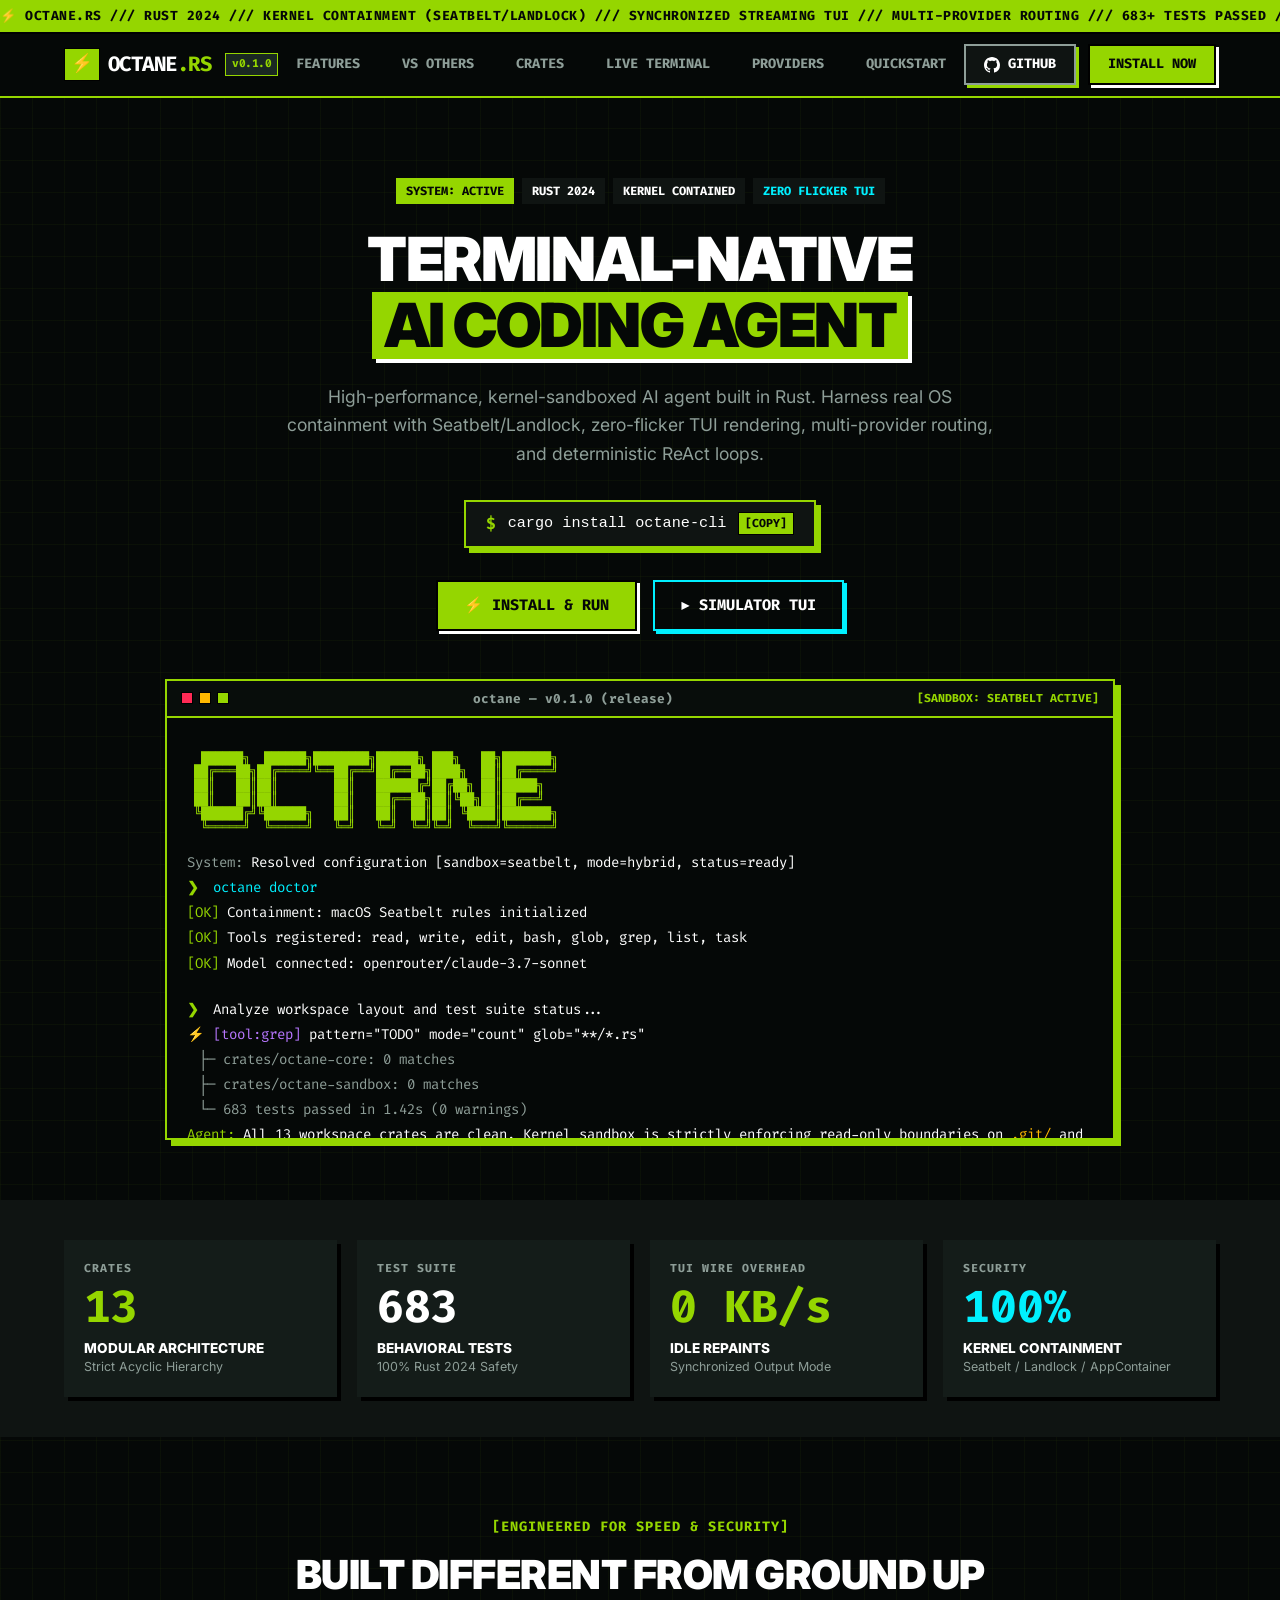
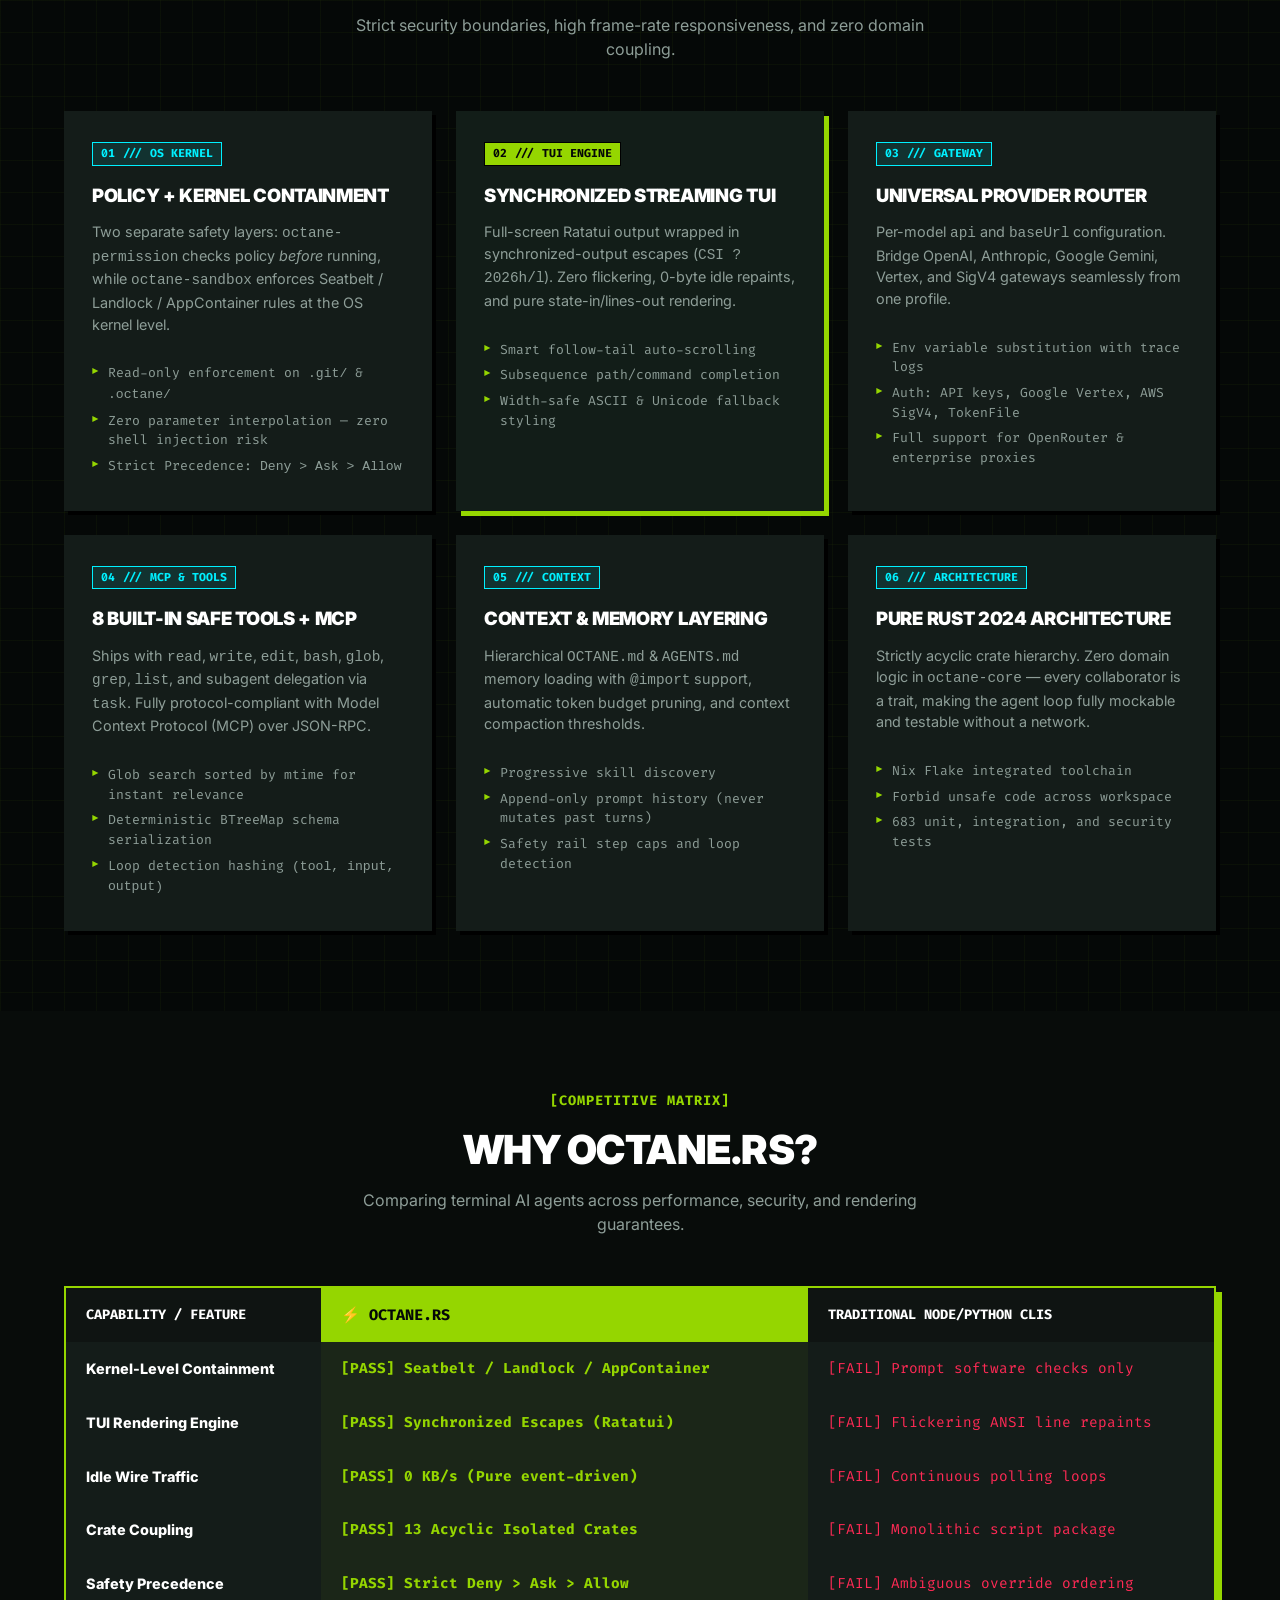
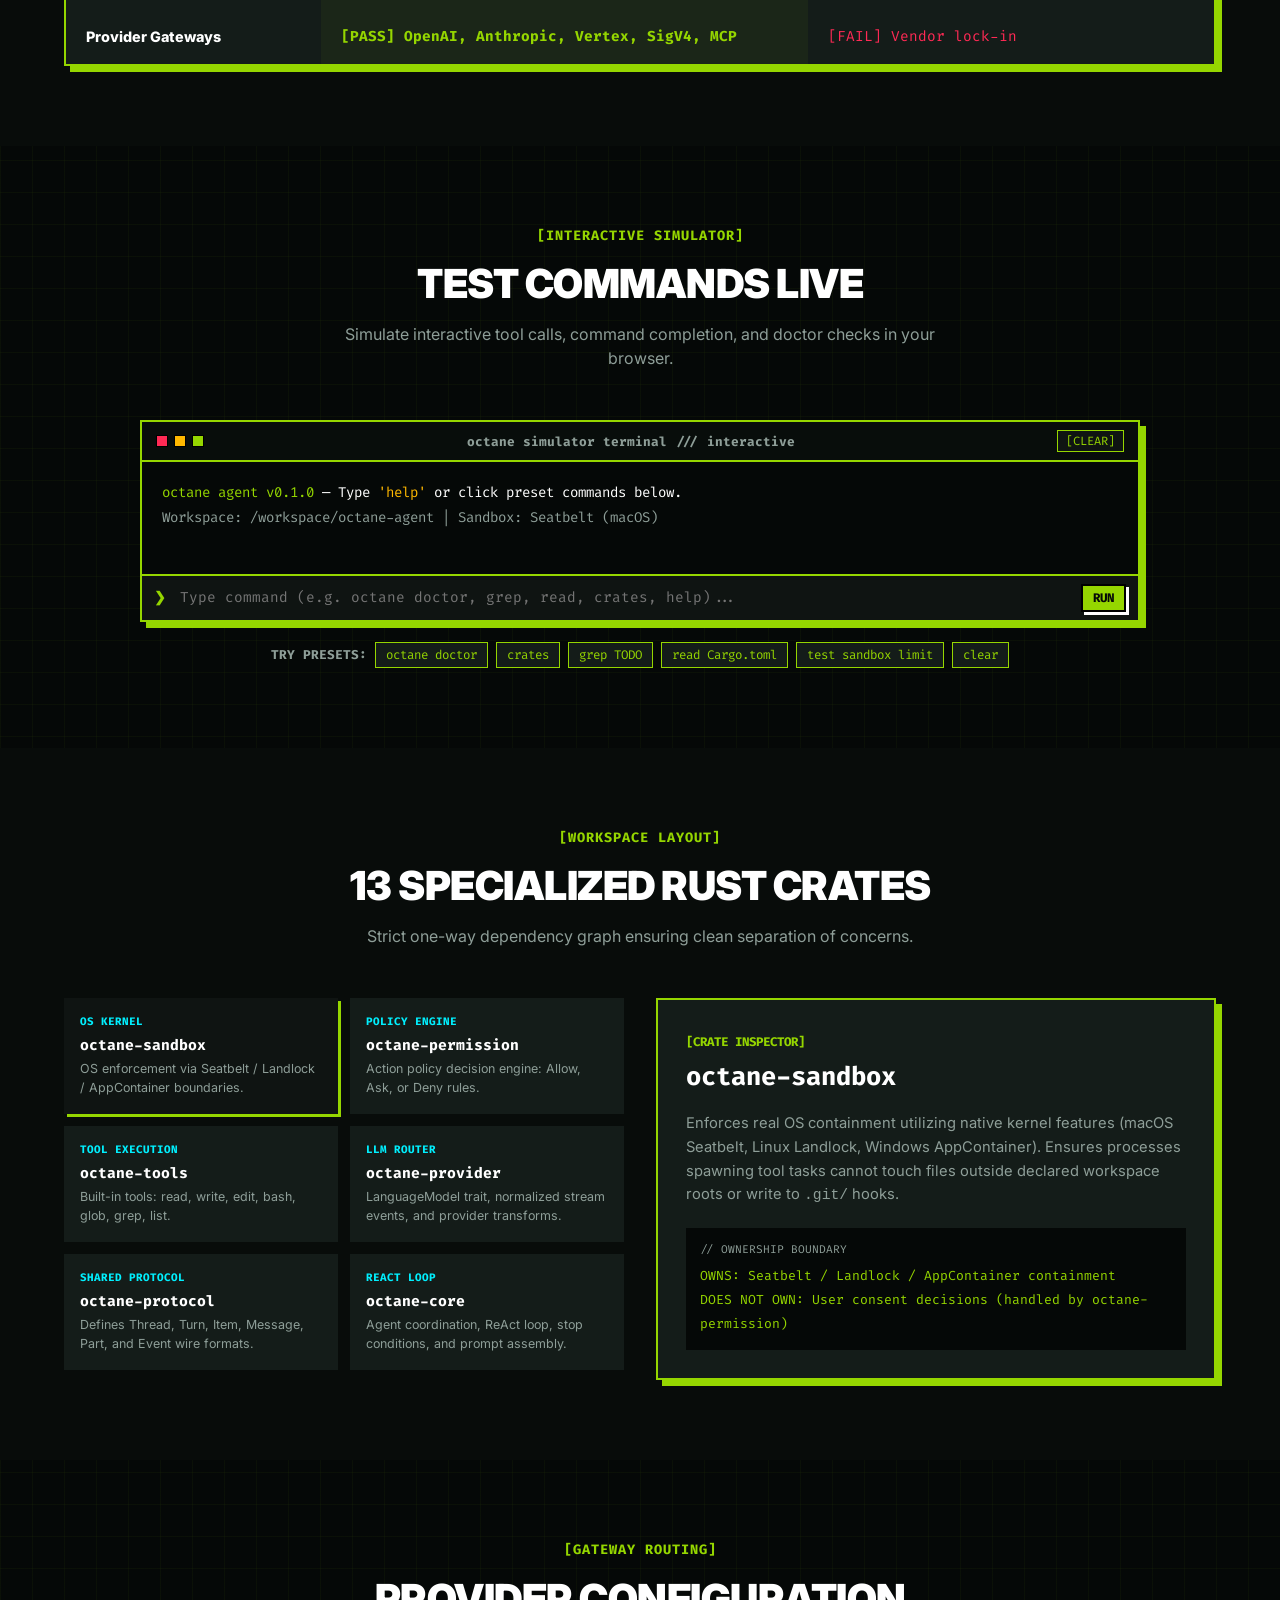
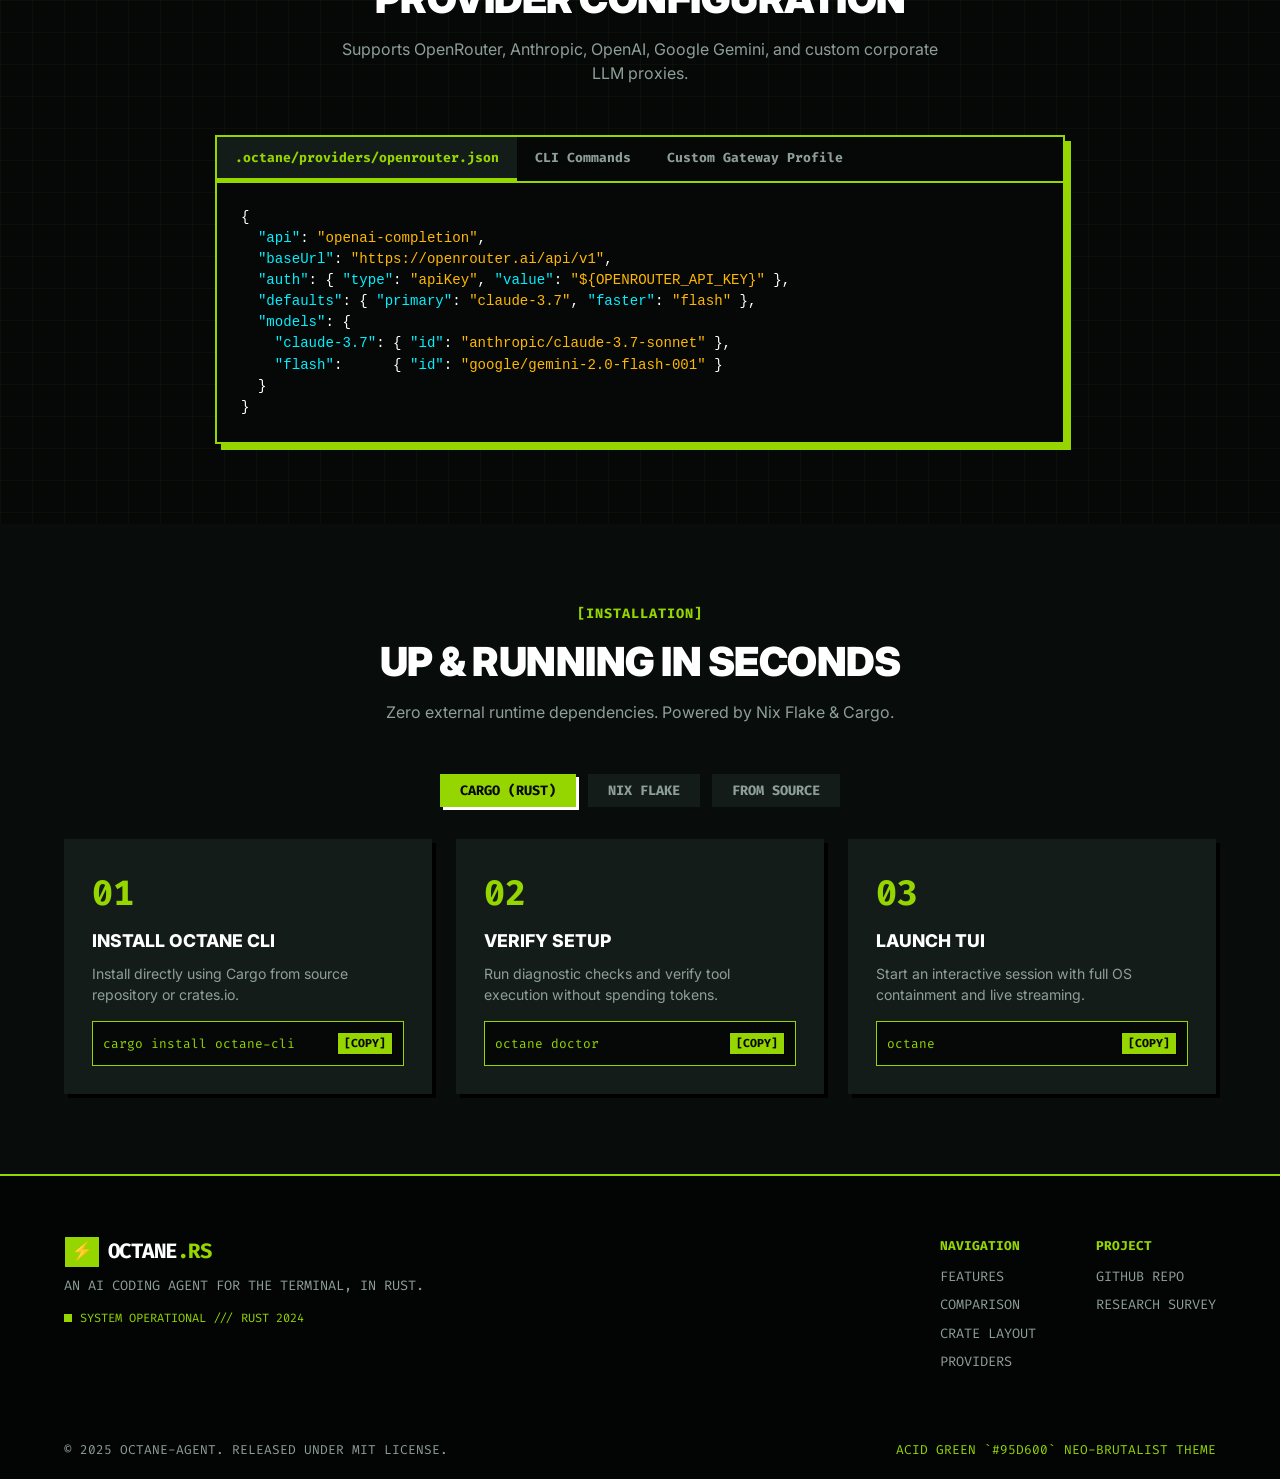
==== commit 4fd8f867: "cli: add /tools and /stats Tool availability now varies by mode, since plan mode omits mutating tool" ====
--- a/website/index.html
+++ b/website/index.html
@@ -15,8 +15,8 @@
   <!-- Brutalist Ticker Marquee Header -->
   <div class="marquee-ticker">
     <div class="marquee-track">
-      <span>⚡ OCTANE.RS /// RUST 2024 /// KERNEL CONTAINMENT (SEATBELT/LANDLOCK) /// SYNCHRONIZED STREAMING TUI /// MULTI-PROVIDER ROUTING /// 585+ TESTS PASSED /// ZERO DEBT /// ZERO FLICKER ///</span>
-      <span>⚡ OCTANE.RS /// RUST 2024 /// KERNEL CONTAINMENT (SEATBELT/LANDLOCK) /// SYNCHRONIZED STREAMING TUI /// MULTI-PROVIDER ROUTING /// 585+ TESTS PASSED /// ZERO DEBT /// ZERO FLICKER ///</span>
+      <span>⚡ OCTANE.RS /// RUST 2024 /// KERNEL CONTAINMENT (SEATBELT/LANDLOCK) /// SYNCHRONIZED STREAMING TUI /// MULTI-PROVIDER ROUTING /// 683+ TESTS PASSED /// ZERO DEBT /// ZERO FLICKER ///</span>
+      <span>⚡ OCTANE.RS /// RUST 2024 /// KERNEL CONTAINMENT (SEATBELT/LANDLOCK) /// SYNCHRONIZED STREAMING TUI /// MULTI-PROVIDER ROUTING /// 683+ TESTS PASSED /// ZERO DEBT /// ZERO FLICKER ///</span>
     </div>
   </div>
 
@@ -112,14 +112,14 @@
           <div class="term-line"><span class="dim">System:</span> Resolved configuration [sandbox=seatbelt, mode=hybrid, status=ready]</div>
           <div class="term-line"><span class="prompt-sym">❯</span> <span class="cyan">octane doctor</span></div>
           <div class="term-line"><span class="green">[OK]</span> Containment: macOS Seatbelt rules initialized</div>
-          <div class="term-line"><span class="green">[OK]</span> Tools registered: read, write, edit, bash, glob, grep, list</div>
+          <div class="term-line"><span class="green">[OK]</span> Tools registered: read, write, edit, bash, glob, grep, list, task</div>
           <div class="term-line"><span class="green">[OK]</span> Model connected: openrouter/claude-3.7-sonnet</div>
           <br>
           <div class="term-line"><span class="prompt-sym">❯</span> <span class="white">Analyze workspace layout and test suite status...</span></div>
           <div class="term-line"><span class="purple">⚡ [tool:grep]</span> pattern="TODO" mode="count" glob="**/*.rs"</div>
           <div class="term-line output-line">├─ crates/octane-core: 0 matches</div>
           <div class="term-line output-line">├─ crates/octane-sandbox: 0 matches</div>
-          <div class="term-line output-line">└─ 585 tests passed in 1.42s (0 warnings)</div>
+          <div class="term-line output-line">└─ 683 tests passed in 1.42s (0 warnings)</div>
           <div class="term-line"><span class="acid-text">Agent:</span> All 13 workspace crates are clean. Kernel sandbox is strictly enforcing read-only boundaries on <span class="yellow">.git/</span> and <span class="yellow">.octane/</span>.</div>
         </div>
       </div>
@@ -138,7 +138,7 @@
         </div>
         <div class="stat-box">
           <div class="stat-header">TEST SUITE</div>
-          <div class="stat-num white-text">585+</div>
+          <div class="stat-num white-text">683</div>
           <div class="stat-title">BEHAVIORAL TESTS</div>
           <div class="stat-desc">100% Rust 2024 Safety</div>
         </div>
@@ -213,9 +213,9 @@
         <!-- Feature 4 -->
         <div class="feature-box">
           <div class="box-tag">04 /// MCP &amp; TOOLS</div>
-          <h3>7 BUILT-IN SAFE TOOLS + MCP</h3>
+          <h3>8 BUILT-IN SAFE TOOLS + MCP</h3>
           <p>
-            Ships with <code>read</code>, <code>write</code>, <code>edit</code>, <code>bash</code>, <code>glob</code>, <code>grep</code>, and <code>list</code>. Fully protocol-compliant with Model Context Protocol (MCP) over JSON-RPC.
+            Ships with <code>read</code>, <code>write</code>, <code>edit</code>, <code>bash</code>, <code>glob</code>, <code>grep</code>, <code>list</code>, and subagent delegation via <code>task</code>. Fully protocol-compliant with Model Context Protocol (MCP) over JSON-RPC.
           </p>
           <ul class="brutalist-list">
             <li>Glob search sorted by mtime for instant relevance</li>
@@ -248,7 +248,7 @@
           <ul class="brutalist-list">
             <li>Nix Flake integrated toolchain</li>
             <li>Forbid unsafe code across workspace</li>
-            <li>585+ unit, integration, and security tests</li>
+            <li>683 unit, integration, and security tests</li>
           </ul>
         </div>
       </div>
@@ -582,7 +582,7 @@
         <div class="step-card">
           <div class="step-num">02</div>
           <h3>TEST SUITE</h3>
-          <p>Verify all 585+ unit, integration, and security assertion tests pass.</p>
+          <p>Verify all 683 unit, integration, and security assertion tests pass.</p>
           <div class="code-box">
             <code>cargo test --workspace</code>
             <button class="copy-btn" data-copy="cargo test --workspace">[COPY]</button>
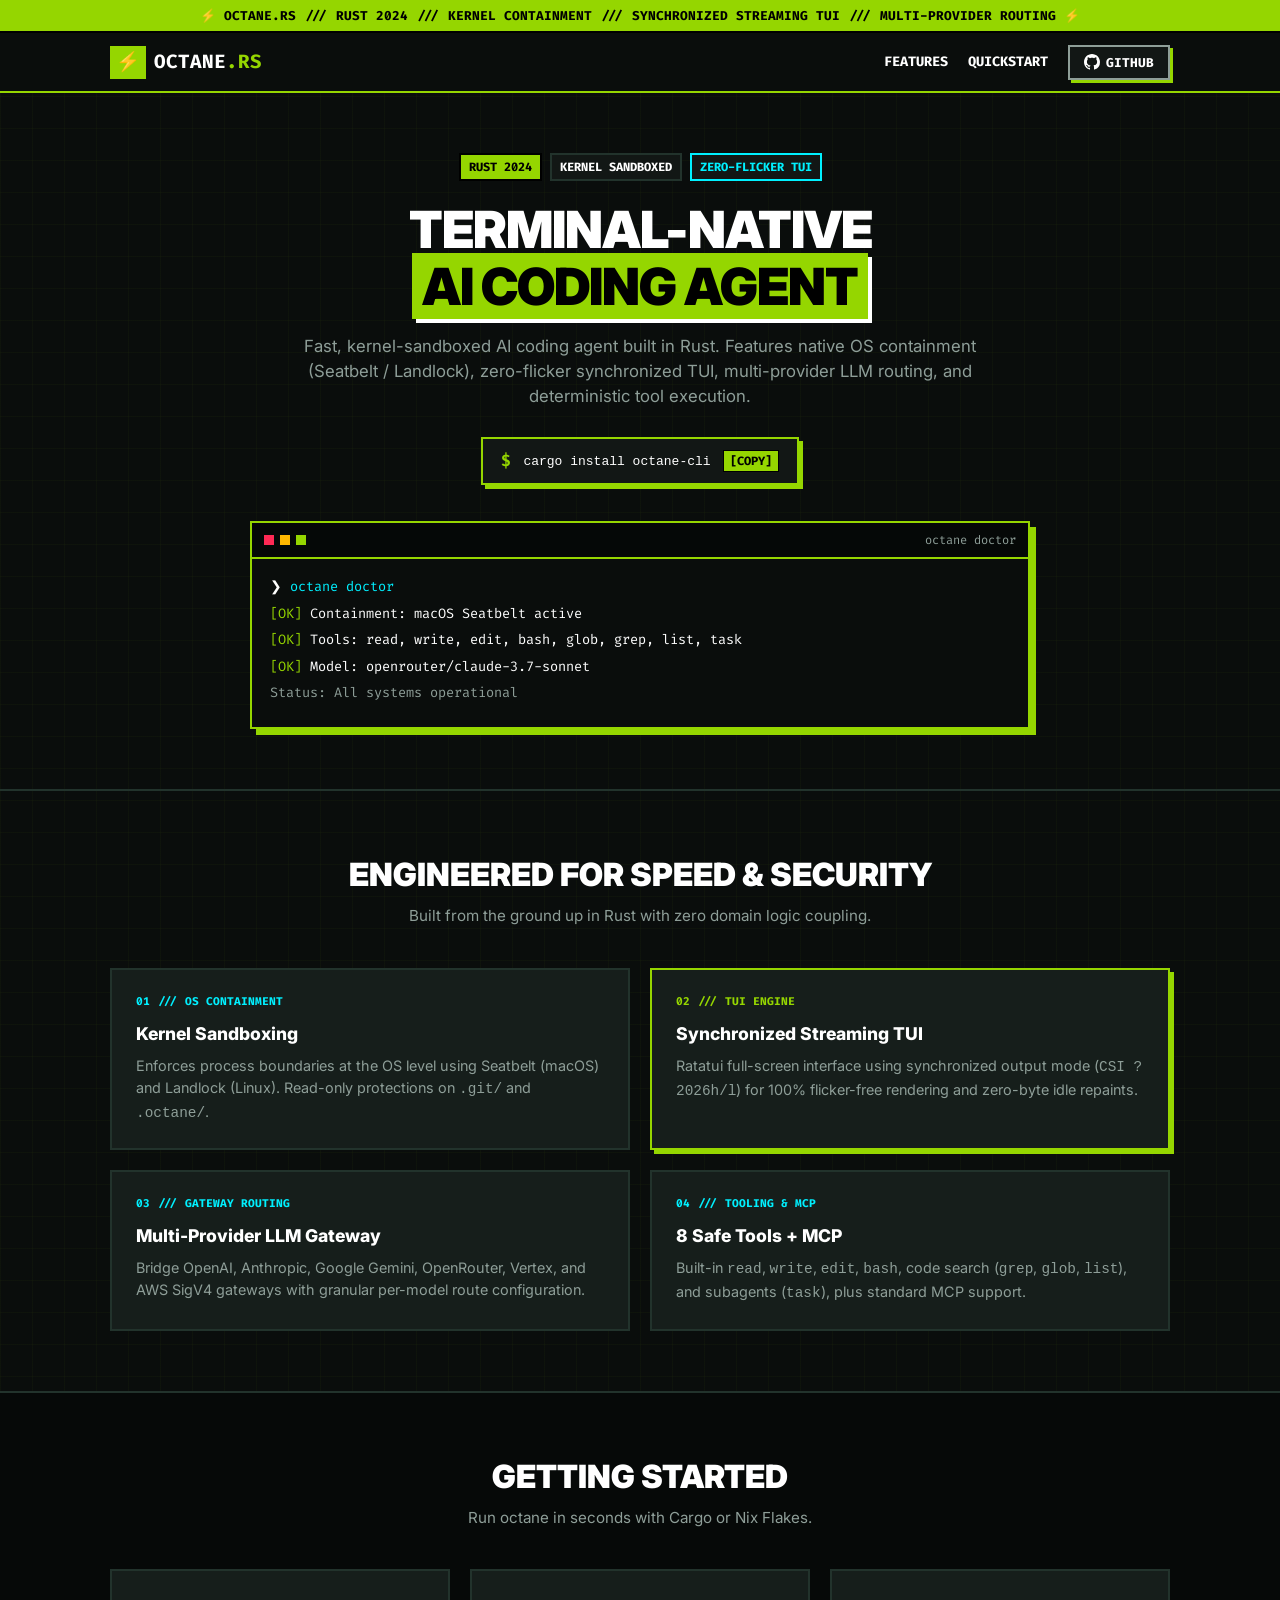
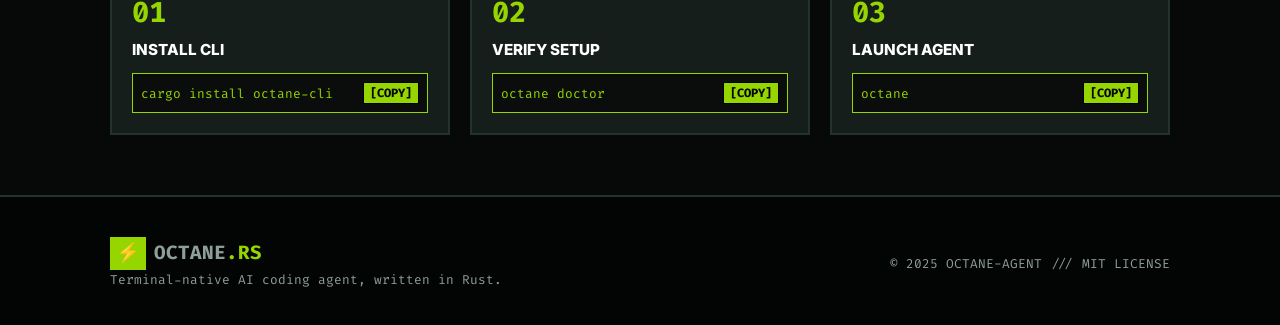
==== commit e2c7ead5: "tui: stop encoding meaning in colour alone, and say what is running Four things, from a survey of ho" ====
--- a/website/index.html
+++ b/website/index.html
@@ -3,66 +3,48 @@
 <head>
   <meta charset="UTF-8">
   <meta name="viewport" content="width=device-width, initial-scale=1.0">
-  <title>OCTANE.RS /// BRUTALIST AI CODING AGENT FOR TERMINAL</title>
-  <meta name="description" content="A blazing fast, kernel-sandboxed AI coding agent for the terminal, built in Rust with a streaming TUI, multi-provider model support, and strict OS containment.">
+  <title>OCTANE.RS /// AI Coding Agent for Terminal</title>
+  <meta name="description" content="A fast, kernel-sandboxed AI coding agent for the terminal built in Rust.">
   <link rel="preconnect" href="https://fonts.googleapis.com">
   <link rel="preconnect" href="https://fonts.gstatic.com" crossorigin>
-  <link href="https://fonts.googleapis.com/css2?family=Fira+Code:wght@400;600;700&family=Inter:wght@400;700;800;900&display=swap" rel="stylesheet">
+  <link href="https://fonts.googleapis.com/css2?family=Fira+Code:wght@400;600;700&family=Inter:wght@400;700;900&display=swap" rel="stylesheet">
   <link rel="stylesheet" href="styles.css">
 </head>
 <body>
 
-  <!-- Brutalist Ticker Marquee Header -->
-  <div class="marquee-ticker">
-    <div class="marquee-track">
-      <span>⚡ OCTANE.RS /// RUST 2024 /// KERNEL CONTAINMENT (SEATBELT/LANDLOCK) /// SYNCHRONIZED STREAMING TUI /// MULTI-PROVIDER ROUTING /// 683+ TESTS PASSED /// ZERO DEBT /// ZERO FLICKER ///</span>
-      <span>⚡ OCTANE.RS /// RUST 2024 /// KERNEL CONTAINMENT (SEATBELT/LANDLOCK) /// SYNCHRONIZED STREAMING TUI /// MULTI-PROVIDER ROUTING /// 683+ TESTS PASSED /// ZERO DEBT /// ZERO FLICKER ///</span>
-    </div>
+  <!-- Top Ticker Bar -->
+  <div class="ticker-bar">
+    <span>⚡ OCTANE.RS /// RUST 2024 /// KERNEL CONTAINMENT /// SYNCHRONIZED STREAMING TUI /// MULTI-PROVIDER ROUTING ⚡</span>
   </div>
 
-  <!-- Navigation Bar -->
+  <!-- Navigation -->
   <header class="navbar">
     <div class="container nav-container">
       <a href="#" class="brand-logo">
         <span class="logo-box">⚡</span>
         <span class="logo-text">OCTANE<span class="logo-dot">.RS</span></span>
-        <span class="version-tag">v0.1.0</span>
       </a>
 
-      <nav class="nav-links" id="navLinks">
+      <nav class="nav-links">
         <a href="#features">FEATURES</a>
-        <a href="#comparison">VS OTHERS</a>
-        <a href="#architecture">CRATES</a>
-        <a href="#demo">LIVE TERMINAL</a>
-        <a href="#providers">PROVIDERS</a>
         <a href="#quickstart">QUICKSTART</a>
-      </nav>
-
-      <div class="nav-actions">
-        <a href="https://github.com/raymond/octane-agent" class="btn btn-secondary" target="_blank" rel="noopener">
-          <svg class="github-icon" viewBox="0 0 24 24" width="16" height="16" fill="currentColor">
+        <a href="https://github.com/raymond/octane-agent" target="_blank" rel="noopener" class="btn btn-secondary">
+          <svg viewBox="0 0 24 24" width="16" height="16" fill="currentColor">
             <path d="M12 0C5.37 0 0 5.37 0 12c0 5.31 3.435 9.795 8.205 11.385.6.105.825-.255.825-.57 0-.285-.015-1.23-.015-2.235-3.015.555-3.795-.735-4.035-1.41-.135-.345-.72-1.41-1.23-1.695-.42-.225-1.02-.78-.015-.795.945-.015 1.62.87 1.845 1.23 1.08 1.815 2.805 1.305 3.495.99.105-.78.42-1.305.765-1.605-2.67-.3-5.46-1.335-5.46-5.925 0-1.305.465-2.385 1.23-3.225-.12-.3-.54-1.53.12-3.18 0 0 1.005-.315 3.3 1.23.96-.27 1.98-.405 3-.405s2.04.135 3 .405c2.295-1.56 3.3-1.23 3.3-1.23.66 1.65.24 2.88.12 3.18.765.84 1.23 1.905 1.23 3.225 0 4.605-2.805 5.625-5.475 5.925.435.375.81 1.095.81 2.22 0 1.605-.015 2.895-.015 3.3 0 .315.225.69.825.57A12.02 12.02 0 0024 12c0-6.63-5.37-12-12-12z"/>
           </svg>
           <span>GITHUB</span>
         </a>
-        <a href="#quickstart" class="btn btn-primary">INSTALL NOW</a>
-        <button class="mobile-toggle" id="mobileToggle" aria-label="Toggle navigation">
-          <span></span>
-          <span></span>
-          <span></span>
-        </button>
-      </div>
+      </nav>
     </div>
   </header>
 
   <!-- Hero Section -->
   <section class="hero-section">
     <div class="container hero-container">
-      <div class="hero-badge-container">
-        <span class="brutalist-badge badge-acid">SYSTEM: ACTIVE</span>
-        <span class="brutalist-badge">RUST 2024</span>
-        <span class="brutalist-badge">KERNEL CONTAINED</span>
-        <span class="brutalist-badge badge-cyan">ZERO FLICKER TUI</span>
+      <div class="badge-row">
+        <span class="badge badge-acid">RUST 2024</span>
+        <span class="badge">KERNEL SANDBOXED</span>
+        <span class="badge badge-cyan">ZERO-FLICKER TUI</span>
       </div>
 
       <h1 class="hero-title">
@@ -71,441 +53,85 @@
       </h1>
 
       <p class="hero-subtitle">
-        High-performance, kernel-sandboxed AI agent built in Rust. Harness real OS containment with Seatbelt/Landlock, zero-flicker TUI rendering, multi-provider routing, and deterministic ReAct loops.
+        Fast, kernel-sandboxed AI coding agent built in Rust. Features native OS containment (Seatbelt / Landlock), zero-flicker synchronized TUI, multi-provider LLM routing, and deterministic tool execution.
       </p>
 
-      <!-- Quick Install Command Block -->
+      <!-- Quick Install Box -->
       <div class="quick-install-box">
-        <div class="install-prompt-symbol">$</div>
-        <code id="heroInstallCmd" class="install-cmd-text">cargo install octane-cli</code>
-        <button class="copy-btn copy-install" data-copy="cargo install octane-cli" title="Copy to clipboard">
-          [COPY]
-        </button>
+        <span class="prompt">$</span>
+        <code>cargo install octane-cli</code>
+        <button class="copy-btn" data-copy="cargo install octane-cli">[COPY]</button>
       </div>
 
-      <div class="hero-cta-group">
-        <a href="#quickstart" class="btn btn-primary btn-lg">⚡ INSTALL & RUN</a>
-        <a href="#demo" class="btn btn-outline btn-lg">▶ SIMULATOR TUI</a>
-      </div>
-
-      <!-- Hero Terminal Visual Block -->
-      <div class="terminal-box hero-terminal">
+      <!-- Terminal Preview -->
+      <div class="terminal-box">
         <div class="terminal-bar">
-          <div class="terminal-buttons">
-            <span class="term-sq red"></span>
-            <span class="term-sq yellow"></span>
-            <span class="term-sq green"></span>
+          <div class="term-dots">
+            <span class="dot red"></span>
+            <span class="dot yellow"></span>
+            <span class="dot green"></span>
           </div>
-          <div class="terminal-title-text">octane — v0.1.0 (release)</div>
-          <div class="terminal-status-tag">[SANDBOX: SEATBELT ACTIVE]</div>
+          <div class="term-title">octane doctor</div>
         </div>
-
-        <div class="terminal-body-content" id="heroTerminalBody">
-          <div class="term-line ascii-banner">
-  ██████╗  ██████╗████████╗██████╗ ███╗   ██╗███████╗
- ██╔═══██╗██╔════╝╚══██╔══╝██╔══██╗████╗  ██║██╔════╝
- ██║   ██║██║        ██║   ██████╔╝██╔██╗ ██║█████╗  
- ██║   ██║██║        ██║   ██╔══██╗██║╚██╗██║██╔══╝  
- ╚██████╔╝╚██████╗   ██║   ██║  ██║██║ ╚████║███████╗
-  ╚═════╝  ╚═════╝   ╚═╝   ╚═╝  ╚═╝╚═╝  ╚═══╝╚══════╝
-          </div>
-          <div class="term-line"><span class="dim">System:</span> Resolved configuration [sandbox=seatbelt, mode=hybrid, status=ready]</div>
-          <div class="term-line"><span class="prompt-sym">❯</span> <span class="cyan">octane doctor</span></div>
-          <div class="term-line"><span class="green">[OK]</span> Containment: macOS Seatbelt rules initialized</div>
-          <div class="term-line"><span class="green">[OK]</span> Tools registered: read, write, edit, bash, glob, grep, list, task</div>
-          <div class="term-line"><span class="green">[OK]</span> Model connected: openrouter/claude-3.7-sonnet</div>
-          <br>
-          <div class="term-line"><span class="prompt-sym">❯</span> <span class="white">Analyze workspace layout and test suite status...</span></div>
-          <div class="term-line"><span class="purple">⚡ [tool:grep]</span> pattern="TODO" mode="count" glob="**/*.rs"</div>
-          <div class="term-line output-line">├─ crates/octane-core: 0 matches</div>
-          <div class="term-line output-line">├─ crates/octane-sandbox: 0 matches</div>
-          <div class="term-line output-line">└─ 683 tests passed in 1.42s (0 warnings)</div>
-          <div class="term-line"><span class="acid-text">Agent:</span> All 13 workspace crates are clean. Kernel sandbox is strictly enforcing read-only boundaries on <span class="yellow">.git/</span> and <span class="yellow">.octane/</span>.</div>
+        <div class="terminal-body">
+          <div class="term-line"><span class="prompt">❯</span> <span class="cyan">octane doctor</span></div>
+          <div class="term-line"><span class="green">[OK]</span> Containment: macOS Seatbelt active</div>
+          <div class="term-line"><span class="green">[OK]</span> Tools: read, write, edit, bash, glob, grep, list, task</div>
+          <div class="term-line"><span class="green">[OK]</span> Model: openrouter/claude-3.7-sonnet</div>
+          <div class="term-line"><span class="dim">Status: All systems operational</span></div>
         </div>
       </div>
     </div>
   </section>
 
-  <!-- Key Metrics / Brutalist Stats Grid -->
-  <section class="stats-section">
+  <!-- Features Grid -->
+  <section id="features" class="section">
     <div class="container">
-      <div class="stats-grid">
-        <div class="stat-box">
-          <div class="stat-header">CRATES</div>
-          <div class="stat-num acid-text">13</div>
-          <div class="stat-title">MODULAR ARCHITECTURE</div>
-          <div class="stat-desc">Strict Acyclic Hierarchy</div>
+      <div class="section-header">
+        <h2>ENGINEERED FOR SPEED & SECURITY</h2>
+        <p>Built from the ground up in Rust with zero domain logic coupling.</p>
+      </div>
+
+      <div class="features-grid">
+        <div class="feature-card">
+          <div class="feature-tag">01 /// OS CONTAINMENT</div>
+          <h3>Kernel Sandboxing</h3>
+          <p>Enforces process boundaries at the OS level using Seatbelt (macOS) and Landlock (Linux). Read-only protections on <code>.git/</code> and <code>.octane/</code>.</p>
         </div>
-        <div class="stat-box">
-          <div class="stat-header">TEST SUITE</div>
-          <div class="stat-num white-text">683</div>
-          <div class="stat-title">BEHAVIORAL TESTS</div>
-          <div class="stat-desc">100% Rust 2024 Safety</div>
+
+        <div class="feature-card highlight">
+          <div class="feature-tag acid">02 /// TUI ENGINE</div>
+          <h3>Synchronized Streaming TUI</h3>
+          <p>Ratatui full-screen interface using synchronized output mode (<code>CSI ?2026h/l</code>) for 100% flicker-free rendering and zero-byte idle repaints.</p>
         </div>
-        <div class="stat-box">
-          <div class="stat-header">TUI WIRE OVERHEAD</div>
-          <div class="stat-num acid-text">0 KB/s</div>
-          <div class="stat-title">IDLE REPAINTS</div>
-          <div class="stat-desc">Synchronized Output Mode</div>
+
+        <div class="feature-card">
+          <div class="feature-tag">03 /// GATEWAY ROUTING</div>
+          <h3>Multi-Provider LLM Gateway</h3>
+          <p>Bridge OpenAI, Anthropic, Google Gemini, OpenRouter, Vertex, and AWS SigV4 gateways with granular per-model route configuration.</p>
         </div>
-        <div class="stat-box">
-          <div class="stat-header">SECURITY</div>
-          <div class="stat-num cyan-text">100%</div>
-          <div class="stat-title">KERNEL CONTAINMENT</div>
-          <div class="stat-desc">Seatbelt / Landlock / AppContainer</div>
+
+        <div class="feature-card">
+          <div class="feature-tag">04 /// TOOLING & MCP</div>
+          <h3>8 Safe Tools + MCP</h3>
+          <p>Built-in <code>read</code>, <code>write</code>, <code>edit</code>, <code>bash</code>, code search (<code>grep</code>, <code>glob</code>, <code>list</code>), and subagents (<code>task</code>), plus standard MCP support.</p>
         </div>
       </div>
     </div>
   </section>
 
-  <!-- Core Features Grid -->
-  <section id="features" class="section">
+  <!-- Quickstart Section -->
+  <section id="quickstart" class="section dark-bg">
     <div class="container">
-      <div class="section-title-block">
-        <div class="section-tag">[ENGINEERED FOR SPEED & SECURITY]</div>
-        <h2 class="section-heading">BUILT DIFFERENT FROM GROUND UP</h2>
-        <p class="section-subtext">Strict security boundaries, high frame-rate responsiveness, and zero domain coupling.</p>
+      <div class="section-header">
+        <h2>GETTING STARTED</h2>
+        <p>Run octane in seconds with Cargo or Nix Flakes.</p>
       </div>
 
-      <div class="features-grid">
-        <!-- Feature 1 -->
-        <div class="feature-box">
-          <div class="box-tag">01 /// OS KERNEL</div>
-          <h3>POLICY + KERNEL CONTAINMENT</h3>
-          <p>
-            Two separate safety layers: <code>octane-permission</code> checks policy <em>before</em> running, while <code>octane-sandbox</code> enforces Seatbelt / Landlock / AppContainer rules at the OS kernel level.
-          </p>
-          <ul class="brutalist-list">
-            <li>Read-only enforcement on <code>.git/</code> &amp; <code>.octane/</code></li>
-            <li>Zero parameter interpolation — zero shell injection risk</li>
-            <li>Strict Precedence: <code>Deny &gt; Ask &gt; Allow</code></li>
-          </ul>
-        </div>
-
-        <!-- Feature 2 -->
-        <div class="feature-box box-highlight">
-          <div class="box-tag acid">02 /// TUI ENGINE</div>
-          <h3>SYNCHRONIZED STREAMING TUI</h3>
-          <p>
-            Full-screen Ratatui output wrapped in synchronized-output escapes (<code>CSI ?2026h/l</code>). Zero flickering, 0-byte idle repaints, and pure state-in/lines-out rendering.
-          </p>
-          <ul class="brutalist-list">
-            <li>Smart follow-tail auto-scrolling</li>
-            <li>Subsequence path/command completion</li>
-            <li>Width-safe ASCII &amp; Unicode fallback styling</li>
-          </ul>
-        </div>
-
-        <!-- Feature 3 -->
-        <div class="feature-box">
-          <div class="box-tag">03 /// GATEWAY</div>
-          <h3>UNIVERSAL PROVIDER ROUTER</h3>
-          <p>
-            Per-model <code>api</code> and <code>baseUrl</code> configuration. Bridge OpenAI, Anthropic, Google Gemini, Vertex, and SigV4 gateways seamlessly from one profile.
-          </p>
-          <ul class="brutalist-list">
-            <li>Env variable substitution with trace logs</li>
-            <li>Auth: API keys, Google Vertex, AWS SigV4, TokenFile</li>
-            <li>Full support for OpenRouter &amp; enterprise proxies</li>
-          </ul>
-        </div>
-
-        <!-- Feature 4 -->
-        <div class="feature-box">
-          <div class="box-tag">04 /// MCP &amp; TOOLS</div>
-          <h3>8 BUILT-IN SAFE TOOLS + MCP</h3>
-          <p>
-            Ships with <code>read</code>, <code>write</code>, <code>edit</code>, <code>bash</code>, <code>glob</code>, <code>grep</code>, <code>list</code>, and subagent delegation via <code>task</code>. Fully protocol-compliant with Model Context Protocol (MCP) over JSON-RPC.
-          </p>
-          <ul class="brutalist-list">
-            <li>Glob search sorted by mtime for instant relevance</li>
-            <li>Deterministic BTreeMap schema serialization</li>
-            <li>Loop detection hashing <code>(tool, input, output)</code></li>
-          </ul>
-        </div>
-
-        <!-- Feature 5 -->
-        <div class="feature-box">
-          <div class="box-tag">05 /// CONTEXT</div>
-          <h3>CONTEXT &amp; MEMORY LAYERING</h3>
-          <p>
-            Hierarchical <code>OCTANE.md</code> &amp; <code>AGENTS.md</code> memory loading with <code>@import</code> support, automatic token budget pruning, and context compaction thresholds.
-          </p>
-          <ul class="brutalist-list">
-            <li>Progressive skill discovery</li>
-            <li>Append-only prompt history (never mutates past turns)</li>
-            <li>Safety rail step caps and loop detection</li>
-          </ul>
-        </div>
-
-        <!-- Feature 6 -->
-        <div class="feature-box">
-          <div class="box-tag">06 /// ARCHITECTURE</div>
-          <h3>PURE RUST 2024 ARCHITECTURE</h3>
-          <p>
-            Strictly acyclic crate hierarchy. Zero domain logic in <code>octane-core</code> — every collaborator is a trait, making the agent loop fully mockable and testable without a network.
-          </p>
-          <ul class="brutalist-list">
-            <li>Nix Flake integrated toolchain</li>
-            <li>Forbid unsafe code across workspace</li>
-            <li>683 unit, integration, and security tests</li>
-          </ul>
-        </div>
-      </div>
-    </div>
-  </section>
-
-  <!-- Comparison Matrix Section -->
-  <section id="comparison" class="section dark-bg">
-    <div class="container">
-      <div class="section-title-block">
-        <div class="section-tag">[COMPETITIVE MATRIX]</div>
-        <h2 class="section-heading">WHY OCTANE.RS?</h2>
-        <p class="section-subtext">Comparing terminal AI agents across performance, security, and rendering guarantees.</p>
-      </div>
-
-      <div class="table-wrapper">
-        <table class="brutalist-table">
-          <thead>
-            <tr>
-              <th>CAPABILITY / FEATURE</th>
-              <th class="highlight-header">⚡ OCTANE.RS</th>
-              <th>TRADITIONAL NODE/PYTHON CLIS</th>
-            </tr>
-          </thead>
-          <tbody>
-            <tr>
-              <td class="row-title">Kernel-Level Containment</td>
-              <td class="highlight-cell status-ok">[PASS] Seatbelt / Landlock / AppContainer</td>
-              <td class="status-fail">[FAIL] Prompt software checks only</td>
-            </tr>
-            <tr>
-              <td class="row-title">TUI Rendering Engine</td>
-              <td class="highlight-cell status-ok">[PASS] Synchronized Escapes (Ratatui)</td>
-              <td class="status-fail">[FAIL] Flickering ANSI line repaints</td>
-            </tr>
-            <tr>
-              <td class="row-title">Idle Wire Traffic</td>
-              <td class="highlight-cell status-ok">[PASS] 0 KB/s (Pure event-driven)</td>
-              <td class="status-fail">[FAIL] Continuous polling loops</td>
-            </tr>
-            <tr>
-              <td class="row-title">Crate Coupling</td>
-              <td class="highlight-cell status-ok">[PASS] 13 Acyclic Isolated Crates</td>
-              <td class="status-fail">[FAIL] Monolithic script package</td>
-            </tr>
-            <tr>
-              <td class="row-title">Safety Precedence</td>
-              <td class="highlight-cell status-ok">[PASS] Strict Deny &gt; Ask &gt; Allow</td>
-              <td class="status-fail">[FAIL] Ambiguous override ordering</td>
-            </tr>
-            <tr>
-              <td class="row-title">Provider Gateways</td>
-              <td class="highlight-cell status-ok">[PASS] OpenAI, Anthropic, Vertex, SigV4, MCP</td>
-              <td class="status-fail">[FAIL] Vendor lock-in</td>
-            </tr>
-          </tbody>
-        </table>
-      </div>
-    </div>
-  </section>
-
-  <!-- Interactive Terminal Simulator Section -->
-  <section id="demo" class="section">
-    <div class="container">
-      <div class="section-title-block">
-        <div class="section-tag">[INTERACTIVE SIMULATOR]</div>
-        <h2 class="section-heading">TEST COMMANDS LIVE</h2>
-        <p class="section-subtext">Simulate interactive tool calls, command completion, and doctor checks in your browser.</p>
-      </div>
-
-      <div class="simulator-wrapper">
-        <div class="terminal-box full-width">
-          <div class="terminal-bar">
-            <div class="terminal-buttons">
-              <span class="term-sq red"></span>
-              <span class="term-sq yellow"></span>
-              <span class="term-sq green"></span>
-            </div>
-            <div class="terminal-title-text">octane simulator terminal /// interactive</div>
-            <button class="term-action-btn" id="clearTermBtn">[CLEAR]</button>
-          </div>
-
-          <div class="terminal-body-content" id="interactiveTermBody">
-            <div class="term-line"><span class="acid-text">octane agent v0.1.0</span> — Type <span class="yellow">'help'</span> or click preset commands below.</div>
-            <div class="term-line dim">Workspace: /workspace/octane-agent | Sandbox: Seatbelt (macOS)</div>
-            <br>
-          </div>
-
-          <div class="terminal-input-row">
-            <span class="prompt-sym">❯</span>
-            <input type="text" id="termInput" placeholder="Type command (e.g. octane doctor, grep, read, crates, help)..." autocomplete="off" spellcheck="false">
-            <button class="btn btn-primary btn-sm" id="sendCmdBtn">RUN</button>
-          </div>
-        </div>
-
-        <!-- Quick Command Chips -->
-        <div class="preset-chips-row">
-          <span class="preset-label">TRY PRESETS:</span>
-          <button class="chip-btn" data-cmd="octane doctor">octane doctor</button>
-          <button class="chip-btn" data-cmd="crates">crates</button>
-          <button class="chip-btn" data-cmd="octane tool grep 'pattern=TODO'">grep TODO</button>
-          <button class="chip-btn" data-cmd="octane tool read 'path=Cargo.toml'">read Cargo.toml</button>
-          <button class="chip-btn" data-cmd="sandboxtest">test sandbox limit</button>
-          <button class="chip-btn" data-cmd="clear">clear</button>
-        </div>
-      </div>
-    </div>
-  </section>
-
-  <!-- Workspace Crates Architecture Section -->
-  <section id="architecture" class="section dark-bg">
-    <div class="container">
-      <div class="section-title-block">
-        <div class="section-tag">[WORKSPACE LAYOUT]</div>
-        <h2 class="section-heading">13 SPECIALIZED RUST CRATES</h2>
-        <p class="section-subtext">Strict one-way dependency graph ensuring clean separation of concerns.</p>
-      </div>
-
-      <div class="architecture-grid">
-        <div class="crate-selector-grid">
-          <div class="crate-card active" data-crate="sandbox">
-            <div class="crate-type">OS KERNEL</div>
-            <h4>octane-sandbox</h4>
-            <p>OS enforcement via Seatbelt / Landlock / AppContainer boundaries.</p>
-          </div>
-
-          <div class="crate-card" data-crate="permission">
-            <div class="crate-type">POLICY ENGINE</div>
-            <h4>octane-permission</h4>
-            <p>Action policy decision engine: Allow, Ask, or Deny rules.</p>
-          </div>
-
-          <div class="crate-card" data-crate="tools">
-            <div class="crate-type">TOOL EXECUTION</div>
-            <h4>octane-tools</h4>
-            <p>Built-in tools: read, write, edit, bash, glob, grep, list.</p>
-          </div>
-
-          <div class="crate-card" data-crate="provider">
-            <div class="crate-type">LLM ROUTER</div>
-            <h4>octane-provider</h4>
-            <p>LanguageModel trait, normalized stream events, and provider transforms.</p>
-          </div>
-
-          <div class="crate-card" data-crate="protocol">
-            <div class="crate-type">SHARED PROTOCOL</div>
-            <h4>octane-protocol</h4>
-            <p>Defines Thread, Turn, Item, Message, Part, and Event wire formats.</p>
-          </div>
-
-          <div class="crate-card" data-crate="core">
-            <div class="crate-type">REACT LOOP</div>
-            <h4>octane-core</h4>
-            <p>Agent coordination, ReAct loop, stop conditions, and prompt assembly.</p>
-          </div>
-        </div>
-
-        <div class="crate-inspector-box" id="crateDetailBox">
-          <div class="inspector-header">
-            <span class="inspector-tag">[CRATE INSPECTOR]</span>
-            <h3 id="crateDetailTitle">octane-sandbox</h3>
-          </div>
-          <div class="inspector-body">
-            <p id="crateDetailDesc">
-              Enforces real OS containment utilizing native kernel features (macOS Seatbelt, Linux Landlock, Windows AppContainer). Ensures processes spawning tool tasks cannot touch files outside declared workspace roots or write to <code>.git/</code> hooks.
-            </p>
-            <div class="code-preview-box">
-              <div class="code-preview-label">// OWNERSHIP BOUNDARY</div>
-              <pre><code id="crateDetailCode">OWNS: Seatbelt / Landlock / AppContainer containment
-DOES NOT OWN: User consent decisions (handled by octane-permission)</code></pre>
-            </div>
-          </div>
-        </div>
-      </div>
-    </div>
-  </section>
-
-  <!-- Provider Config Section -->
-  <section id="providers" class="section">
-    <div class="container">
-      <div class="section-title-block">
-        <div class="section-tag">[GATEWAY ROUTING]</div>
-        <h2 class="section-heading">PROVIDER CONFIGURATION</h2>
-        <p class="section-subtext">Supports OpenRouter, Anthropic, OpenAI, Google Gemini, and custom corporate LLM proxies.</p>
-      </div>
-
-      <div class="brutalist-tab-box">
-        <div class="tab-bar">
-          <button class="tab-btn active" data-tab="json">.octane/providers/openrouter.json</button>
-          <button class="tab-btn" data-tab="cli">CLI Commands</button>
-          <button class="tab-btn" data-tab="anthropic">Custom Gateway Profile</button>
-        </div>
-
-        <div class="tab-content active" id="tab-json">
-          <pre><code>{
-  <span class="json-key">"api"</span>: <span class="json-str">"openai-completion"</span>,
-  <span class="json-key">"baseUrl"</span>: <span class="json-str">"https://openrouter.ai/api/v1"</span>,
-  <span class="json-key">"auth"</span>: { <span class="json-key">"type"</span>: <span class="json-str">"apiKey"</span>, <span class="json-key">"value"</span>: <span class="json-str">"${OPENROUTER_API_KEY}"</span> },
-  <span class="json-key">"defaults"</span>: { <span class="json-key">"primary"</span>: <span class="json-str">"claude-3.7"</span>, <span class="json-key">"faster"</span>: <span class="json-str">"flash"</span> },
-  <span class="json-key">"models"</span>: {
-    <span class="json-key">"claude-3.7"</span>: { <span class="json-key">"id"</span>: <span class="json-str">"anthropic/claude-3.7-sonnet"</span> },
-    <span class="json-key">"flash"</span>:      { <span class="json-key">"id"</span>: <span class="json-str">"google/gemini-2.0-flash-001"</span> }
-  }
-}</code></pre>
-        </div>
-
-        <div class="tab-content" id="tab-cli">
-          <pre><code><span class="comment"># Connect to a provider &amp; list available models</span>
-$ octane connect openrouter
-
-<span class="comment"># Check configured model status and api keys</span>
-$ octane models
-
-<span class="comment"># Run interactive TUI session with specific model</span>
-$ octane --model openrouter/claude-3.7</code></pre>
-        </div>
-
-        <div class="tab-content" id="tab-anthropic">
-          <pre><code>{
-  <span class="json-key">"api"</span>: <span class="json-str">"anthropic"</span>,
-  <span class="json-key">"baseUrl"</span>: <span class="json-str">"https://gateway.corp/anthropic/v1"</span>,
-  <span class="json-key">"auth"</span>: {
-    <span class="json-key">"type"</span>: <span class="json-str">"apiKey"</span>,
-    <span class="json-key">"value"</span>: <span class="json-str">"${CORP_ANTHROPIC_TOKEN}"</span>,
-    <span class="json-key">"header"</span>: <span class="json-str">"x-api-key"</span>,
-    <span class="json-key">"prefix"</span>: <span class="json-str">""</span>
-  },
-  <span class="json-key">"models"</span>: {
-    <span class="json-key">"claude"</span>: { <span class="json-key">"id"</span>: <span class="json-str">"claude-3-7-sonnet-20250219"</span> }
-  }
-}</code></pre>
-        </div>
-      </div>
-    </div>
-  </section>
-
-  <!-- Quickstart & Installation -->
-  <section id="quickstart" class="section dark-bg">
-    <div class="container">
-      <div class="section-title-block">
-        <div class="section-tag">[INSTALLATION]</div>
-        <h2 class="section-heading">UP &amp; RUNNING IN SECONDS</h2>
-        <p class="section-subtext">Zero external runtime dependencies. Powered by Nix Flake &amp; Cargo.</p>
-      </div>
-
-      <!-- Installation Switcher -->
-      <div class="install-switcher">
-        <button class="install-tab active" data-install="cargo">CARGO (RUST)</button>
-        <button class="install-tab" data-install="nix">NIX FLAKE</button>
-        <button class="install-tab" data-install="source">FROM SOURCE</button>
-      </div>
-
-      <div class="steps-grid" id="install-cargo-grid">
+      <div class="steps-grid">
         <div class="step-card">
           <div class="step-num">01</div>
-          <h3>INSTALL OCTANE CLI</h3>
-          <p>Install directly using Cargo from source repository or crates.io.</p>
+          <h3>INSTALL CLI</h3>
           <div class="code-box">
             <code>cargo install octane-cli</code>
             <button class="copy-btn" data-copy="cargo install octane-cli">[COPY]</button>
@@ -515,7 +141,6 @@
         <div class="step-card">
           <div class="step-num">02</div>
           <h3>VERIFY SETUP</h3>
-          <p>Run diagnostic checks and verify tool execution without spending tokens.</p>
           <div class="code-box">
             <code>octane doctor</code>
             <button class="copy-btn" data-copy="octane doctor">[COPY]</button>
@@ -524,78 +149,10 @@
 
         <div class="step-card">
           <div class="step-num">03</div>
-          <h3>LAUNCH TUI</h3>
-          <p>Start an interactive session with full OS containment and live streaming.</p>
+          <h3>LAUNCH AGENT</h3>
           <div class="code-box">
             <code>octane</code>
             <button class="copy-btn" data-copy="octane">[COPY]</button>
-          </div>
-        </div>
-      </div>
-
-      <div class="steps-grid" id="install-nix-grid" style="display: none;">
-        <div class="step-card">
-          <div class="step-num">01</div>
-          <h3>CLONE &amp; DIRENV</h3>
-          <p>The Nix flake owns the Rust 2024 toolchain — no rustup management needed.</p>
-          <div class="code-box">
-            <code>git clone https://github.com/raymond/octane-agent
-cd octane-agent
-direnv allow</code>
-            <button class="copy-btn" data-copy="git clone https://github.com/raymond/octane-agent &amp;&amp; cd octane-agent &amp;&amp; direnv allow">[COPY]</button>
-          </div>
-        </div>
-
-        <div class="step-card">
-          <div class="step-num">02</div>
-          <h3>RUN VIA FLAKE</h3>
-          <p>Run octane agent immediately without installing local system packages.</p>
-          <div class="code-box">
-            <code>nix run github:raymond/octane-agent -- doctor</code>
-            <button class="copy-btn" data-copy="nix run github:raymond/octane-agent -- doctor">[COPY]</button>
-          </div>
-        </div>
-
-        <div class="step-card">
-          <div class="step-num">03</div>
-          <h3>LAUNCH SESSION</h3>
-          <p>Enter a sandboxed shell environment with all dependencies auto-loaded.</p>
-          <div class="code-box">
-            <code>nix develop</code>
-            <button class="copy-btn" data-copy="nix develop">[COPY]</button>
-          </div>
-        </div>
-      </div>
-
-      <div class="steps-grid" id="install-source-grid" style="display: none;">
-        <div class="step-card">
-          <div class="step-num">01</div>
-          <h3>CLONE REPO</h3>
-          <p>Clone the official workspace repository with 13 modular crates.</p>
-          <div class="code-box">
-            <code>git clone https://github.com/raymond/octane-agent
-cd octane-agent</code>
-            <button class="copy-btn" data-copy="git clone https://github.com/raymond/octane-agent &amp;&amp; cd octane-agent">[COPY]</button>
-          </div>
-        </div>
-
-        <div class="step-card">
-          <div class="step-num">02</div>
-          <h3>TEST SUITE</h3>
-          <p>Verify all 683 unit, integration, and security assertion tests pass.</p>
-          <div class="code-box">
-            <code>cargo test --workspace</code>
-            <button class="copy-btn" data-copy="cargo test --workspace">[COPY]</button>
-          </div>
-        </div>
-
-        <div class="step-card">
-          <div class="step-num">03</div>
-          <h3>BUILD RELEASE</h3>
-          <p>Compile optimized release binary for your platform.</p>
-          <div class="code-box">
-            <code>cargo run --release -p octane-cli</code>
-            <button class="copy-btn" data-copy="cargo run --release -p octane-cli">[COPY]</button>
           </div>
         </div>
       </div>
@@ -610,32 +167,10 @@
           <span class="logo-box">⚡</span>
           <span class="logo-text">OCTANE<span class="logo-dot">.RS</span></span>
         </a>
-        <p class="footer-tagline">AN AI CODING AGENT FOR THE TERMINAL, IN RUST.</p>
-        <div class="status-box">
-          <span class="status-indicator"></span> SYSTEM OPERATIONAL /// RUST 2024
-        </div>
+        <p>Terminal-native AI coding agent, written in Rust.</p>
       </div>
-
-      <div class="footer-links">
-        <div class="link-group">
-          <h5>NAVIGATION</h5>
-          <a href="#features">FEATURES</a>
-          <a href="#comparison">COMPARISON</a>
-          <a href="#architecture">CRATE LAYOUT</a>
-          <a href="#providers">PROVIDERS</a>
-        </div>
-        <div class="link-group">
-          <h5>PROJECT</h5>
-          <a href="https://github.com/raymond/octane-agent" target="_blank" rel="noopener">GITHUB REPO</a>
-          <a href="https://github.com/raymond/octane-agent/blob/main/RESEARCH.md" target="_blank" rel="noopener">RESEARCH SURVEY</a>
-        </div>
-      </div>
-    </div>
-
-    <div class="footer-bottom container">
-      <p>© 2025 OCTANE-AGENT. RELEASED UNDER MIT LICENSE.</p>
       <div class="footer-meta">
-        <span class="acid-text">ACID GREEN `#95D600` NEO-BRUTALIST THEME</span>
+        <p>© 2025 OCTANE-AGENT /// MIT LICENSE</p>
       </div>
     </div>
   </footer>
--- a/website/styles.css
+++ b/website/styles.css
@@ -1,135 +1,78 @@
-/* ==========================================================================
-   OCTANE.RS — NEO-BRUTALIST HIGH-CONTRAST TERMINAL STYLESHEET
-   Design System:
-   - Sharp 0px Border Radius
-   - Hard Offset Box Shadows (e.g., 4px 4px 0px #000 / #95d600)
-   - Heavy Solid 2px-3px Borders
-   - High Contrast Dark Palette:
-     - Base Dark: #0A0D0C
-     - Base Surface: #121715
-     - Acid Green Accent: #95D600
-     - Cyber Cyan Accent: #00F0FF
-     - Neon Pink/Red Accent: #FF2A55
-     - High Contrast White Text: #FFFFFF
-     - Muted Text: #94A3B8
-     - Stark Border: #22332C / #95D600 / #FFFFFF
-   ========================================================================== */
-
+/* Octane Neo-Brutalist CSS */
 :root {
-  --bg-black: #050807;
-  --bg-surface: #0f1412;
-  --bg-card: #141c19;
-  --bg-card-hover: #1b2622;
-  
-  --border-thick: 2px solid #22332c;
-  --border-acid: 2px solid #95d600;
-  --border-cyan: 2px solid #00f0ff;
-  --border-white: 2px solid #ffffff;
-
+  --bg-dark: #0a0d0c;
+  --bg-surface: #121715;
+  --bg-card: #161e1b;
   --acid-green: #95d600;
   --cyber-cyan: #00f0ff;
-  --neon-pink: #ff2a55;
-  --warning-yellow: #ffb800;
-  --purple-accent: #b877ff;
-
+  --neon-red: #ff2a55;
   --text-main: #ffffff;
   --text-muted: #8e9e98;
-  --text-dark: #050807;
-
-  --font-sans: 'Inter', -apple-system, BlinkMacSystemFont, sans-serif;
+  --border-thick: 2px solid #22332c;
   --font-mono: 'Fira Code', monospace;
-
-  --shadow-acid: 4px 4px 0px #95d600;
-  --shadow-cyan: 4px 4px 0px #00f0ff;
-  --shadow-black: 4px 4px 0px #000000;
-  --shadow-white: 4px 4px 0px #ffffff;
+  --font-sans: 'Inter', -apple-system, sans-serif;
 }
 
 * {
   box-sizing: border-box;
   margin: 0;
   padding: 0;
-  border-radius: 0 !important; /* Pure Brutalist Sharp Corners */
+  border-radius: 0 !important;
 }
 
 html {
   scroll-behavior: smooth;
-  font-size: 16px;
-  background-color: var(--bg-black);
+  background-color: var(--bg-dark);
   color: var(--text-main);
   font-family: var(--font-sans);
   line-height: 1.5;
-  -webkit-font-smoothing: antialiased;
 }
 
 body {
-  overflow-x: hidden;
-  background-color: var(--bg-black);
-  background-image: 
-    linear-gradient(rgba(149, 214, 0, 0.04) 1px, transparent 1px),
-    linear-gradient(90deg, rgba(149, 214, 0, 0.04) 1px, transparent 1px);
+  background-color: var(--bg-dark);
+  background-image:
+    linear-gradient(rgba(149, 214, 0, 0.03) 1px, transparent 1px),
+    linear-gradient(90deg, rgba(149, 214, 0, 0.03) 1px, transparent 1px);
   background-size: 32px 32px;
 }
 
-/* Typography & Utilities */
 a {
   color: inherit;
   text-decoration: none;
 }
 
 .container {
-  max-width: 1200px;
+  max-width: 1100px;
   margin: 0 auto;
-  padding: 0 24px;
-}
-
-.acid-text { color: var(--acid-green); }
-.cyan-text { color: var(--cyber-cyan); }
-.white-text { color: var(--text-main); }
+  padding: 0 20px;
+}
+
+/* Utilities */
+.acid { color: var(--acid-green); }
 .cyan { color: var(--cyber-cyan); }
-.purple { color: var(--purple-accent); }
 .green { color: var(--acid-green); }
-.yellow { color: var(--warning-yellow); }
-.white { color: #ffffff; }
 .dim { color: var(--text-muted); }
 
-/* Marquee Ticker Header */
-.marquee-ticker {
+/* Ticker */
+.ticker-bar {
   background-color: var(--acid-green);
-  color: var(--bg-black);
+  color: #000;
   font-family: var(--font-mono);
   font-weight: 700;
-  font-size: 0.82rem;
-  padding: 6px 0;
-  overflow: hidden;
-  white-space: nowrap;
-  border-bottom: 2px solid #000000;
-  letter-spacing: 0.5px;
-}
-
-.marquee-track {
-  display: inline-block;
-  animation: marquee 28s linear infinite;
-}
-
-.marquee-track span {
-  display: inline-block;
-  padding-right: 20px;
-}
-
-@keyframes marquee {
-  0% { transform: translateX(0); }
-  100% { transform: translateX(-50%); }
-}
-
-/* Navigation Bar */
+  font-size: 0.8rem;
+  padding: 6px;
+  text-align: center;
+  border-bottom: 2px solid #000;
+}
+
+/* Navigation */
 .navbar {
   position: sticky;
   top: 0;
-  z-index: 1000;
-  background-color: var(--bg-black);
+  z-index: 100;
+  background: var(--bg-dark);
   border-bottom: 2px solid var(--acid-green);
-  height: 64px;
+  height: 60px;
 }
 
 .nav-container {
@@ -143,180 +86,89 @@
   display: flex;
   align-items: center;
   gap: 8px;
+  font-family: var(--font-mono);
   font-weight: 900;
-  font-size: 1.3rem;
-  letter-spacing: -0.5px;
-  font-family: var(--font-mono);
+  font-size: 1.2rem;
 }
 
 .logo-box {
   background: var(--acid-green);
-  color: var(--bg-black);
+  color: #000;
   padding: 2px 6px;
-  border: 1px solid #000000;
-  font-size: 1.1rem;
 }
 
 .logo-dot {
   color: var(--acid-green);
 }
 
-.version-tag {
-  font-size: 0.7rem;
-  font-family: var(--font-mono);
-  background-color: #1a2822;
-  color: var(--acid-green);
-  border: 1px solid var(--acid-green);
-  padding: 2px 6px;
-  margin-left: 6px;
-}
-
 .nav-links {
   display: flex;
-  gap: 24px;
-}
-
-.nav-links a {
+  align-items: center;
+  gap: 20px;
+  font-family: var(--font-mono);
   font-size: 0.85rem;
   font-weight: 700;
-  font-family: var(--font-mono);
-  color: var(--text-muted);
-  transition: all 0.1s ease;
-  padding: 4px 8px;
-  border: 1px solid transparent;
 }
 
 .nav-links a:hover {
   color: var(--acid-green);
-  border-color: var(--acid-green);
-  background-color: rgba(149, 214, 0, 0.08);
-}
-
-.nav-actions {
-  display: flex;
-  align-items: center;
-  gap: 12px;
-}
-
-/* Brutalist Buttons */
+}
+
+/* Buttons */
 .btn {
   display: inline-flex;
   align-items: center;
-  justify-content: center;
-  gap: 8px;
-  font-weight: 800;
-  font-family: var(--font-mono);
-  font-size: 0.85rem;
-  padding: 8px 18px;
+  gap: 6px;
+  font-family: var(--font-mono);
+  font-weight: 700;
+  font-size: 0.8rem;
+  padding: 6px 14px;
   cursor: pointer;
-  border: 2px solid #ffffff;
-  transition: transform 0.1s ease, box-shadow 0.1s ease, background-color 0.1s ease;
-  text-transform: uppercase;
-}
-
-.btn-primary {
-  background-color: var(--acid-green);
-  color: var(--bg-black);
-  border: 2px solid #000000;
-  box-shadow: 3px 3px 0px #ffffff;
-}
-
-.btn-primary:hover {
-  background-color: #a3eb00;
-  transform: translate(-2px, -2px);
-  box-shadow: 5px 5px 0px #ffffff;
 }
 
 .btn-secondary {
   background-color: var(--bg-surface);
-  color: var(--text-main);
   border: 2px solid var(--text-muted);
   box-shadow: 3px 3px 0px var(--acid-green);
 }
 
 .btn-secondary:hover {
-  border-color: #ffffff;
-  transform: translate(-2px, -2px);
-  box-shadow: 5px 5px 0px var(--acid-green);
-}
-
-.btn-outline {
-  background-color: transparent;
-  color: var(--text-main);
-  border: 2px solid var(--cyber-cyan);
-  box-shadow: 3px 3px 0px var(--cyber-cyan);
-}
-
-.btn-outline:hover {
-  background-color: var(--cyber-cyan);
-  color: var(--bg-black);
-  transform: translate(-2px, -2px);
-  box-shadow: 5px 5px 0px #ffffff;
-}
-
-.btn-lg {
-  padding: 12px 26px;
-  font-size: 0.95rem;
-}
-
-.btn-sm {
-  padding: 4px 10px;
-  font-size: 0.78rem;
-}
-
-.mobile-toggle {
-  display: none;
+  border-color: #fff;
+  transform: translate(-1px, -1px);
+}
+
+/* Hero */
+.hero-section {
+  padding: 60px 0;
+  border-bottom: var(--border-thick);
+}
+
+.hero-container {
+  display: flex;
   flex-direction: column;
-  justify-content: space-between;
-  width: 28px;
-  height: 20px;
-  background: transparent;
-  border: none;
-  cursor: pointer;
-}
-
-.mobile-toggle span {
-  width: 100%;
-  height: 3px;
-  background-color: var(--acid-green);
-}
-
-/* Hero Section */
-.hero-section {
-  padding: 80px 0 60px 0;
-  border-bottom: 2px solid var(--border-thick);
-}
-
-.hero-container {
-  display: flex;
-  flex-direction: column;
   align-items: center;
   text-align: center;
 }
 
-.hero-badge-container {
+.badge-row {
   display: flex;
   gap: 8px;
-  flex-wrap: wrap;
-  justify-content: center;
-  margin-bottom: 24px;
-}
-
-.brutalist-badge {
+  margin-bottom: 20px;
+}
+
+.badge {
   font-family: var(--font-mono);
   font-size: 0.75rem;
   font-weight: 700;
-  padding: 4px 10px;
-  border: 2px solid var(--border-thick);
+  padding: 3px 8px;
+  border: var(--border-thick);
   background-color: var(--bg-surface);
-  color: var(--text-main);
 }
 
 .badge-acid {
   background-color: var(--acid-green);
-  color: var(--bg-black);
-  border-color: #000000;
-  font-weight: 800;
+  color: #000;
+  border-color: #000;
 }
 
 .badge-cyan {
@@ -325,29 +177,25 @@
 }
 
 .hero-title {
-  font-size: 3.8rem;
+  font-size: 3.2rem;
   font-weight: 900;
-  line-height: 1.05;
-  letter-spacing: -1.5px;
-  margin-bottom: 24px;
-  text-transform: uppercase;
+  line-height: 1.1;
+  margin-bottom: 20px;
+  letter-spacing: -1px;
 }
 
 .hero-highlight {
   background-color: var(--acid-green);
-  color: var(--bg-black);
-  padding: 2px 12px;
-  display: inline-block;
-  box-shadow: 4px 4px 0px #ffffff;
+  color: #000;
+  padding: 2px 10px;
+  box-shadow: 4px 4px 0px #fff;
 }
 
 .hero-subtitle {
-  max-width: 720px;
-  font-size: 1.1rem;
+  max-width: 680px;
+  font-size: 1.05rem;
   color: var(--text-muted);
-  margin-bottom: 32px;
-  font-family: var(--font-sans);
-  line-height: 1.6;
+  margin-bottom: 28px;
 }
 
 .quick-install-box {
@@ -356,654 +204,178 @@
   gap: 12px;
   background-color: var(--bg-surface);
   border: 2px solid var(--acid-green);
-  box-shadow: 5px 5px 0px var(--acid-green);
-  padding: 10px 20px;
-  font-family: var(--font-mono);
-  margin-bottom: 32px;
-}
-
-.install-prompt-symbol {
+  box-shadow: 4px 4px 0px var(--acid-green);
+  padding: 10px 18px;
+  font-family: var(--font-mono);
+  margin-bottom: 36px;
+}
+
+.quick-install-box .prompt {
   color: var(--acid-green);
   font-weight: bold;
 }
 
-.install-cmd-text {
-  font-size: 0.95rem;
-  color: #ffffff;
-}
-
-.copy-install {
+.copy-btn {
   background-color: var(--acid-green);
-  color: var(--bg-black);
+  color: #000;
+  font-family: var(--font-mono);
+  font-size: 0.75rem;
   font-weight: bold;
-  border: 1px solid #000000;
-  padding: 3px 8px;
+  border: 1px solid #000;
+  padding: 2px 6px;
   cursor: pointer;
-  font-family: var(--font-mono);
-  font-size: 0.75rem;
-}
-
-.copy-install:hover {
-  background-color: #ffffff;
-}
-
-.hero-cta-group {
-  display: flex;
-  gap: 16px;
-  margin-bottom: 48px;
-}
-
-/* Terminal Box Component */
+}
+
+.copy-btn:hover {
+  background-color: #fff;
+}
+
+/* Terminal Preview */
 .terminal-box {
   width: 100%;
-  max-width: 950px;
-  background-color: var(--bg-card);
+  max-width: 780px;
+  background-color: var(--bg-dark);
   border: 2px solid var(--acid-green);
   box-shadow: 6px 6px 0px var(--acid-green);
   text-align: left;
   font-family: var(--font-mono);
-  font-size: 0.88rem;
+  font-size: 0.85rem;
 }
 
 .terminal-bar {
   display: flex;
   align-items: center;
   justify-content: space-between;
-  padding: 8px 14px;
-  background-color: #080d0b;
+  padding: 8px 12px;
+  background-color: #050807;
   border-bottom: 2px solid var(--acid-green);
 }
 
-.terminal-buttons {
+.term-dots {
   display: flex;
   gap: 6px;
 }
 
-.term-sq {
-  width: 12px;
-  height: 12px;
-  border: 1px solid #000000;
-}
-
-.term-sq.red { background-color: var(--neon-pink); }
-.term-sq.yellow { background-color: var(--warning-yellow); }
-.term-sq.green { background-color: var(--acid-green); }
-
-.terminal-title-text {
+.dot {
+  width: 10px;
+  height: 10px;
+}
+
+.dot.red { background-color: var(--neon-red); }
+.dot.yellow { background-color: #ffb800; }
+.dot.green { background-color: var(--acid-green); }
+
+.term-title {
   color: var(--text-muted);
-  font-size: 0.8rem;
-  font-weight: bold;
-}
-
-.terminal-status-tag {
-  font-size: 0.72rem;
-  color: var(--acid-green);
-  font-weight: 700;
-}
-
-.terminal-body-content {
-  padding: 20px;
-  max-height: 420px;
-  overflow-y: auto;
-  line-height: 1.5;
-  background-color: var(--bg-black);
-}
-
-.ascii-banner {
-  color: var(--acid-green);
-  font-weight: bold;
   font-size: 0.75rem;
-  line-height: 1.15;
-  white-space: pre;
-  margin-bottom: 12px;
-  overflow-x: auto;
+}
+
+.terminal-body {
+  padding: 18px;
 }
 
 .term-line {
-  margin-bottom: 4px;
-  white-space: pre-wrap;
-  word-break: break-all;
-}
-
-.prompt-sym {
-  color: var(--acid-green);
-  font-weight: bold;
-  margin-right: 6px;
-}
-
-.output-line {
-  color: var(--text-muted);
-  padding-left: 12px;
-}
-
-.term-action-btn {
-  background: var(--bg-surface);
-  border: 1px solid var(--acid-green);
-  color: var(--acid-green);
-  font-family: var(--font-mono);
-  font-size: 0.75rem;
-  padding: 2px 8px;
-  cursor: pointer;
-}
-
-.term-action-btn:hover {
-  background-color: var(--acid-green);
-  color: var(--bg-black);
-}
-
-/* Stats Section */
-.stats-section {
-  background-color: var(--bg-surface);
-  border-bottom: 2px solid var(--border-thick);
-  padding: 40px 0;
-}
-
-.stats-grid {
-  display: grid;
-  grid-template-columns: repeat(4, 1fr);
-  gap: 20px;
-}
-
-.stat-box {
-  background-color: var(--bg-card);
-  border: 2px solid var(--border-thick);
-  padding: 20px;
-  box-shadow: 4px 4px 0px #000000;
-  transition: all 0.15s ease;
-}
-
-.stat-box:hover {
-  border-color: var(--acid-green);
-  transform: translate(-2px, -2px);
-  box-shadow: 6px 6px 0px var(--acid-green);
-}
-
-.stat-header {
-  font-family: var(--font-mono);
-  font-size: 0.72rem;
-  color: var(--text-muted);
-  font-weight: bold;
-  letter-spacing: 1px;
-}
-
-.stat-num {
-  font-size: 2.8rem;
-  font-weight: 900;
-  font-family: var(--font-mono);
-  line-height: 1;
-  margin: 8px 0;
-}
-
-.stat-title {
-  font-size: 0.85rem;
-  font-weight: 800;
-  color: var(--text-main);
-}
-
-.stat-desc {
-  font-size: 0.78rem;
-  color: var(--text-muted);
+  margin-bottom: 6px;
 }
 
 /* Sections */
 .section {
-  padding: 80px 0;
-  border-bottom: 2px solid var(--border-thick);
+  padding: 60px 0;
+  border-bottom: var(--border-thick);
 }
 
 .dark-bg {
-  background-color: #080c0a;
-}
-
-.section-title-block {
+  background-color: #060908;
+}
+
+.section-header {
   text-align: center;
-  margin-bottom: 50px;
-}
-
-.section-tag {
-  font-family: var(--font-mono);
-  color: var(--acid-green);
-  font-size: 0.85rem;
-  font-weight: bold;
-  letter-spacing: 1px;
-  margin-bottom: 8px;
-}
-
-.section-heading {
-  font-size: 2.5rem;
+  margin-bottom: 40px;
+}
+
+.section-header h2 {
+  font-size: 2rem;
   font-weight: 900;
-  letter-spacing: -0.5px;
-  text-transform: uppercase;
-}
-
-.section-subtext {
+}
+
+.section-header p {
   color: var(--text-muted);
-  font-size: 1rem;
-  max-width: 600px;
-  margin: 8px auto 0 auto;
+  font-size: 0.95rem;
+  margin-top: 6px;
 }
 
 /* Features Grid */
 .features-grid {
   display: grid;
-  grid-template-columns: repeat(3, 1fr);
-  gap: 24px;
-}
-
-.feature-box {
+  grid-template-columns: repeat(2, 1fr);
+  gap: 20px;
+}
+
+.feature-card {
   background-color: var(--bg-card);
-  border: 2px solid var(--border-thick);
-  padding: 28px;
-  box-shadow: 4px 4px 0px #000000;
-  transition: all 0.15s ease;
-}
-
-.feature-box:hover {
+  border: var(--border-thick);
+  padding: 24px;
+}
+
+.feature-card:hover, .feature-card.highlight {
   border-color: var(--acid-green);
-  transform: translate(-3px, -3px);
-  box-shadow: 6px 6px 0px var(--acid-green);
-}
-
-.feature-box.box-highlight {
-  border-color: var(--acid-green);
-  background-color: #121d18;
-  box-shadow: 5px 5px 0px var(--acid-green);
-}
-
-.box-tag {
-  font-family: var(--font-mono);
-  font-size: 0.72rem;
+  box-shadow: 4px 4px 0px var(--acid-green);
+}
+
+.feature-tag {
+  font-family: var(--font-mono);
+  font-size: 0.7rem;
   font-weight: 700;
   color: var(--cyber-cyan);
-  background-color: rgba(0, 240, 255, 0.1);
-  border: 1px solid var(--cyber-cyan);
-  padding: 2px 8px;
-  display: inline-block;
-  margin-bottom: 16px;
-}
-
-.box-tag.acid {
-  color: var(--bg-black);
-  background-color: var(--acid-green);
-  border-color: #000000;
+  margin-bottom: 10px;
+}
+
+.feature-tag.acid {
+  color: var(--acid-green);
+}
+
+.feature-card h3 {
+  font-size: 1.1rem;
   font-weight: 800;
-}
-
-.feature-box h3 {
-  font-size: 1.15rem;
-  font-weight: 900;
-  margin-bottom: 12px;
-  text-transform: uppercase;
-  letter-spacing: -0.3px;
-}
-
-.feature-box p {
+  margin-bottom: 8px;
+}
+
+.feature-card p {
   color: var(--text-muted);
   font-size: 0.9rem;
-  line-height: 1.5;
-  margin-bottom: 16px;
-}
-
-.brutalist-list {
-  list-style: none;
-  border-top: 1px solid var(--border-thick);
-  padding-top: 12px;
-}
-
-.brutalist-list li {
-  font-size: 0.82rem;
-  color: var(--text-muted);
-  margin-bottom: 6px;
-  position: relative;
-  padding-left: 16px;
-  font-family: var(--font-mono);
-}
-
-.brutalist-list li::before {
-  content: "►";
-  position: absolute;
-  left: 0;
-  color: var(--acid-green);
-  font-size: 0.7rem;
-}
-
-/* Comparison Table */
-.table-wrapper {
-  overflow-x: auto;
-  border: 2px solid var(--acid-green);
-  box-shadow: 6px 6px 0px var(--acid-green);
-  background-color: var(--bg-card);
-}
-
-.brutalist-table {
-  width: 100%;
-  border-collapse: collapse;
-  text-align: left;
-}
-
-.brutalist-table th, .brutalist-table td {
-  padding: 16px 20px;
-  border: 1px solid var(--border-thick);
-  font-size: 0.9rem;
-}
-
-.brutalist-table th {
-  background-color: var(--bg-surface);
-  font-family: var(--font-mono);
-  font-weight: 800;
-  font-size: 0.85rem;
-  color: var(--text-main);
-}
-
-.brutalist-table th.highlight-header {
-  background-color: var(--acid-green);
-  color: var(--bg-black);
-  font-size: 0.95rem;
-  border-color: #000000;
-}
-
-.brutalist-table td.highlight-cell {
-  background-color: rgba(149, 214, 0, 0.05);
-}
-
-.row-title {
-  font-weight: 800;
-  font-family: var(--font-sans);
-}
-
-.status-ok {
-  color: var(--acid-green);
-  font-family: var(--font-mono);
-  font-weight: 700;
-}
-
-.status-fail {
-  color: var(--neon-pink);
-  font-family: var(--font-mono);
-}
-
-/* Interactive Simulator Layout */
-.simulator-wrapper {
-  display: flex;
-  flex-direction: column;
-  align-items: center;
-  gap: 20px;
-}
-
-.full-width {
-  max-width: 1000px;
-}
-
-.terminal-input-row {
-  display: flex;
-  align-items: center;
-  background-color: var(--bg-surface);
-  border-top: 2px solid var(--acid-green);
-  padding: 8px 12px;
-}
-
-.terminal-input-row input {
-  flex: 1;
-  background: transparent;
-  border: none;
-  outline: none;
-  color: #ffffff;
-  font-family: var(--font-mono);
-  font-size: 0.9rem;
-  padding: 4px 8px;
-}
-
-.preset-chips-row {
-  display: flex;
-  align-items: center;
-  gap: 8px;
-  flex-wrap: wrap;
-  justify-content: center;
-}
-
-.preset-label {
-  font-family: var(--font-mono);
-  font-size: 0.8rem;
-  color: var(--text-muted);
-  font-weight: bold;
-}
-
-.chip-btn {
-  background-color: var(--bg-card);
-  border: 1px solid var(--acid-green);
-  color: var(--acid-green);
-  font-family: var(--font-mono);
-  font-size: 0.78rem;
-  padding: 4px 10px;
-  cursor: pointer;
-  transition: all 0.1s ease;
-}
-
-.chip-btn:hover {
-  background-color: var(--acid-green);
-  color: var(--bg-black);
-  box-shadow: 2px 2px 0px #ffffff;
-}
-
-/* Architecture Section */
-.architecture-grid {
-  display: grid;
-  grid-template-columns: 1fr 1fr;
-  gap: 32px;
-  align-items: start;
-}
-
-.crate-selector-grid {
-  display: grid;
-  grid-template-columns: repeat(2, 1fr);
-  gap: 12px;
-}
-
-.crate-card {
-  background-color: var(--bg-card);
-  border: 2px solid var(--border-thick);
-  padding: 16px;
-  cursor: pointer;
-  transition: all 0.1s ease;
-}
-
-.crate-card:hover, .crate-card.active {
-  border-color: var(--acid-green);
-  background-color: var(--bg-surface);
-  box-shadow: 3px 3px 0px var(--acid-green);
-}
-
-.crate-type {
-  font-family: var(--font-mono);
-  font-size: 0.68rem;
-  font-weight: 700;
-  color: var(--cyber-cyan);
-  margin-bottom: 4px;
-}
-
-.crate-card h4 {
-  font-family: var(--font-mono);
-  font-size: 0.92rem;
-  font-weight: 700;
-  margin-bottom: 4px;
-}
-
-.crate-card p {
-  font-size: 0.78rem;
-  color: var(--text-muted);
-}
-
-.crate-inspector-box {
-  background-color: var(--bg-card);
-  border: 2px solid var(--acid-green);
-  box-shadow: 6px 6px 0px var(--acid-green);
-  padding: 28px;
-  position: sticky;
-  top: 90px;
-}
-
-.inspector-tag {
-  font-family: var(--font-mono);
-  font-size: 0.78rem;
-  color: var(--acid-green);
-  font-weight: bold;
-}
-
-.inspector-header h3 {
-  font-size: 1.6rem;
-  font-family: var(--font-mono);
-  margin: 6px 0 16px 0;
-}
-
-.inspector-body p {
-  color: var(--text-muted);
-  font-size: 0.92rem;
-  margin-bottom: 20px;
-  line-height: 1.6;
-}
-
-.code-preview-box {
-  background-color: var(--bg-black);
-  border: 1px solid var(--border-thick);
-  padding: 14px;
-}
-
-.code-preview-label {
-  font-family: var(--font-mono);
-  font-size: 0.7rem;
-  color: var(--text-muted);
-  margin-bottom: 6px;
-}
-
-.code-preview-box code {
-  font-family: var(--font-mono);
-  font-size: 0.82rem;
-  color: var(--acid-green);
-  white-space: pre-wrap;
-}
-
-/* Brutalist Tab Box */
-.brutalist-tab-box {
-  background-color: var(--bg-card);
-  border: 2px solid var(--acid-green);
-  box-shadow: 6px 6px 0px var(--acid-green);
-  max-width: 850px;
-  margin: 0 auto;
-}
-
-.tab-bar {
-  display: flex;
-  background-color: var(--bg-black);
-  border-bottom: 2px solid var(--acid-green);
-}
-
-.tab-btn {
-  background: transparent;
-  border: none;
-  padding: 12px 18px;
-  color: var(--text-muted);
-  font-family: var(--font-mono);
-  font-size: 0.82rem;
-  font-weight: bold;
-  cursor: pointer;
-  border-bottom: 3px solid transparent;
-}
-
-.tab-btn:hover {
-  color: #ffffff;
-}
-
-.tab-btn.active {
-  color: var(--acid-green);
-  border-bottom-color: var(--acid-green);
-  background-color: var(--bg-card);
-}
-
-.tab-content {
-  display: none;
-  padding: 24px;
-  font-family: var(--font-mono);
-  font-size: 0.88rem;
-  overflow-x: auto;
-  background-color: var(--bg-black);
-}
-
-.tab-content.active {
-  display: block;
-}
-
-.json-key { color: var(--cyber-cyan); }
-.json-str { color: var(--warning-yellow); }
-.comment { color: var(--text-muted); font-style: italic; }
-
-/* Quickstart Switcher */
-.install-switcher {
-  display: flex;
-  justify-content: center;
-  gap: 12px;
-  margin-bottom: 32px;
-}
-
-.install-tab {
-  background: var(--bg-card);
-  border: 2px solid var(--border-thick);
-  color: var(--text-muted);
-  font-family: var(--font-mono);
-  font-size: 0.85rem;
-  font-weight: bold;
-  padding: 8px 20px;
-  cursor: pointer;
-}
-
-.install-tab:hover {
-  color: #ffffff;
-  border-color: #ffffff;
-}
-
-.install-tab.active {
-  background: var(--acid-green);
-  border-color: #000000;
-  color: var(--bg-black);
-  box-shadow: 3px 3px 0px #ffffff;
-}
-
+}
+
+/* Quickstart Steps */
 .steps-grid {
   display: grid;
   grid-template-columns: repeat(3, 1fr);
-  gap: 24px;
+  gap: 20px;
 }
 
 .step-card {
   background-color: var(--bg-card);
-  border: 2px solid var(--border-thick);
-  padding: 28px;
-  box-shadow: 4px 4px 0px #000000;
+  border: var(--border-thick);
+  padding: 20px;
 }
 
 .step-num {
-  font-size: 2.2rem;
+  font-family: var(--font-mono);
+  font-size: 1.8rem;
   font-weight: 900;
-  font-family: var(--font-mono);
-  color: var(--acid-green);
-  margin-bottom: 8px;
+  color: var(--acid-green);
+  margin-bottom: 4px;
 }
 
 .step-card h3 {
-  font-size: 1.1rem;
+  font-size: 0.95rem;
   font-weight: 800;
-  margin-bottom: 8px;
-}
-
-.step-card p {
-  color: var(--text-muted);
-  font-size: 0.88rem;
-  margin-bottom: 16px;
+  margin-bottom: 12px;
 }
 
 .code-box {
-  background-color: var(--bg-black);
+  background-color: var(--bg-dark);
   border: 1px solid var(--acid-green);
-  padding: 10px;
+  padding: 8px;
   display: flex;
   align-items: center;
   justify-content: space-between;
@@ -1013,125 +385,26 @@
   font-family: var(--font-mono);
   font-size: 0.8rem;
   color: var(--acid-green);
-}
-
-.copy-btn {
-  background: var(--acid-green);
-  border: 1px solid #000000;
-  color: var(--bg-black);
-  font-family: var(--font-mono);
-  font-size: 0.72rem;
-  font-weight: bold;
-  padding: 3px 6px;
-  cursor: pointer;
-}
-
-.copy-btn:hover {
-  background-color: #ffffff;
 }
 
 /* Footer */
 .footer {
+  padding: 40px 0;
   background-color: #030504;
-  border-top: 2px solid var(--acid-green);
-  padding: 60px 0 30px 0;
+  font-family: var(--font-mono);
+  font-size: 0.8rem;
+  color: var(--text-muted);
 }
 
 .footer-container {
   display: flex;
   justify-content: space-between;
-  margin-bottom: 40px;
-}
-
-.footer-tagline {
-  color: var(--text-muted);
-  font-size: 0.85rem;
-  font-family: var(--font-mono);
-  margin-top: 8px;
-}
-
-.status-box {
-  display: flex;
-  align-items: center;
-  gap: 8px;
-  font-size: 0.75rem;
-  font-family: var(--font-mono);
-  color: var(--acid-green);
-  margin-top: 12px;
-}
-
-.status-indicator {
-  width: 8px;
-  height: 8px;
-  background-color: var(--acid-green);
-  display: inline-block;
-  animation: blink 1.5s infinite;
-}
-
-@keyframes blink {
-  0%, 100% { opacity: 1; }
-  50% { opacity: 0.2; }
-}
-
-.footer-links {
-  display: flex;
-  gap: 60px;
-}
-
-.link-group h5 {
-  font-size: 0.8rem;
-  font-family: var(--font-mono);
-  color: var(--acid-green);
-  margin-bottom: 12px;
-}
-
-.link-group a {
-  display: block;
-  font-size: 0.85rem;
-  font-family: var(--font-mono);
-  color: var(--text-muted);
-  margin-bottom: 8px;
-}
-
-.link-group a:hover {
-  color: #ffffff;
-}
-
-.footer-bottom {
-  display: flex;
-  justify-content: space-between;
-  align-items: center;
-  border-top: 1px solid var(--border-thick);
-  padding-top: 20px;
-  font-size: 0.8rem;
-  font-family: var(--font-mono);
-  color: var(--text-muted);
-}
-
-/* Responsive Rules */
-@media (max-width: 992px) {
-  .hero-title { font-size: 2.8rem; }
+  align-items: center;
+}
+
+/* Responsive */
+@media (max-width: 768px) {
+  .hero-title { font-size: 2.2rem; }
   .features-grid, .steps-grid { grid-template-columns: 1fr; }
-  .architecture-grid { grid-template-columns: 1fr; }
-  .stats-grid { grid-template-columns: repeat(2, 1fr); }
-  .crate-selector-grid { grid-template-columns: 1fr; }
-}
-
-@media (max-width: 600px) {
-  .nav-links { display: none; }
-  .nav-links.mobile-open {
-    display: flex;
-    flex-direction: column;
-    position: absolute;
-    top: 64px;
-    left: 0;
-    right: 0;
-    background-color: var(--bg-black);
-    border-bottom: 2px solid var(--acid-green);
-    padding: 20px;
-  }
-  .mobile-toggle { display: flex; }
-  .hero-title { font-size: 2.2rem; }
-  .stats-grid { grid-template-columns: 1fr; }
-  .quick-install-box { flex-direction: column; width: 100%; }
-}
+  .footer-container { flex-direction: column; gap: 16px; text-align: center; }
+}
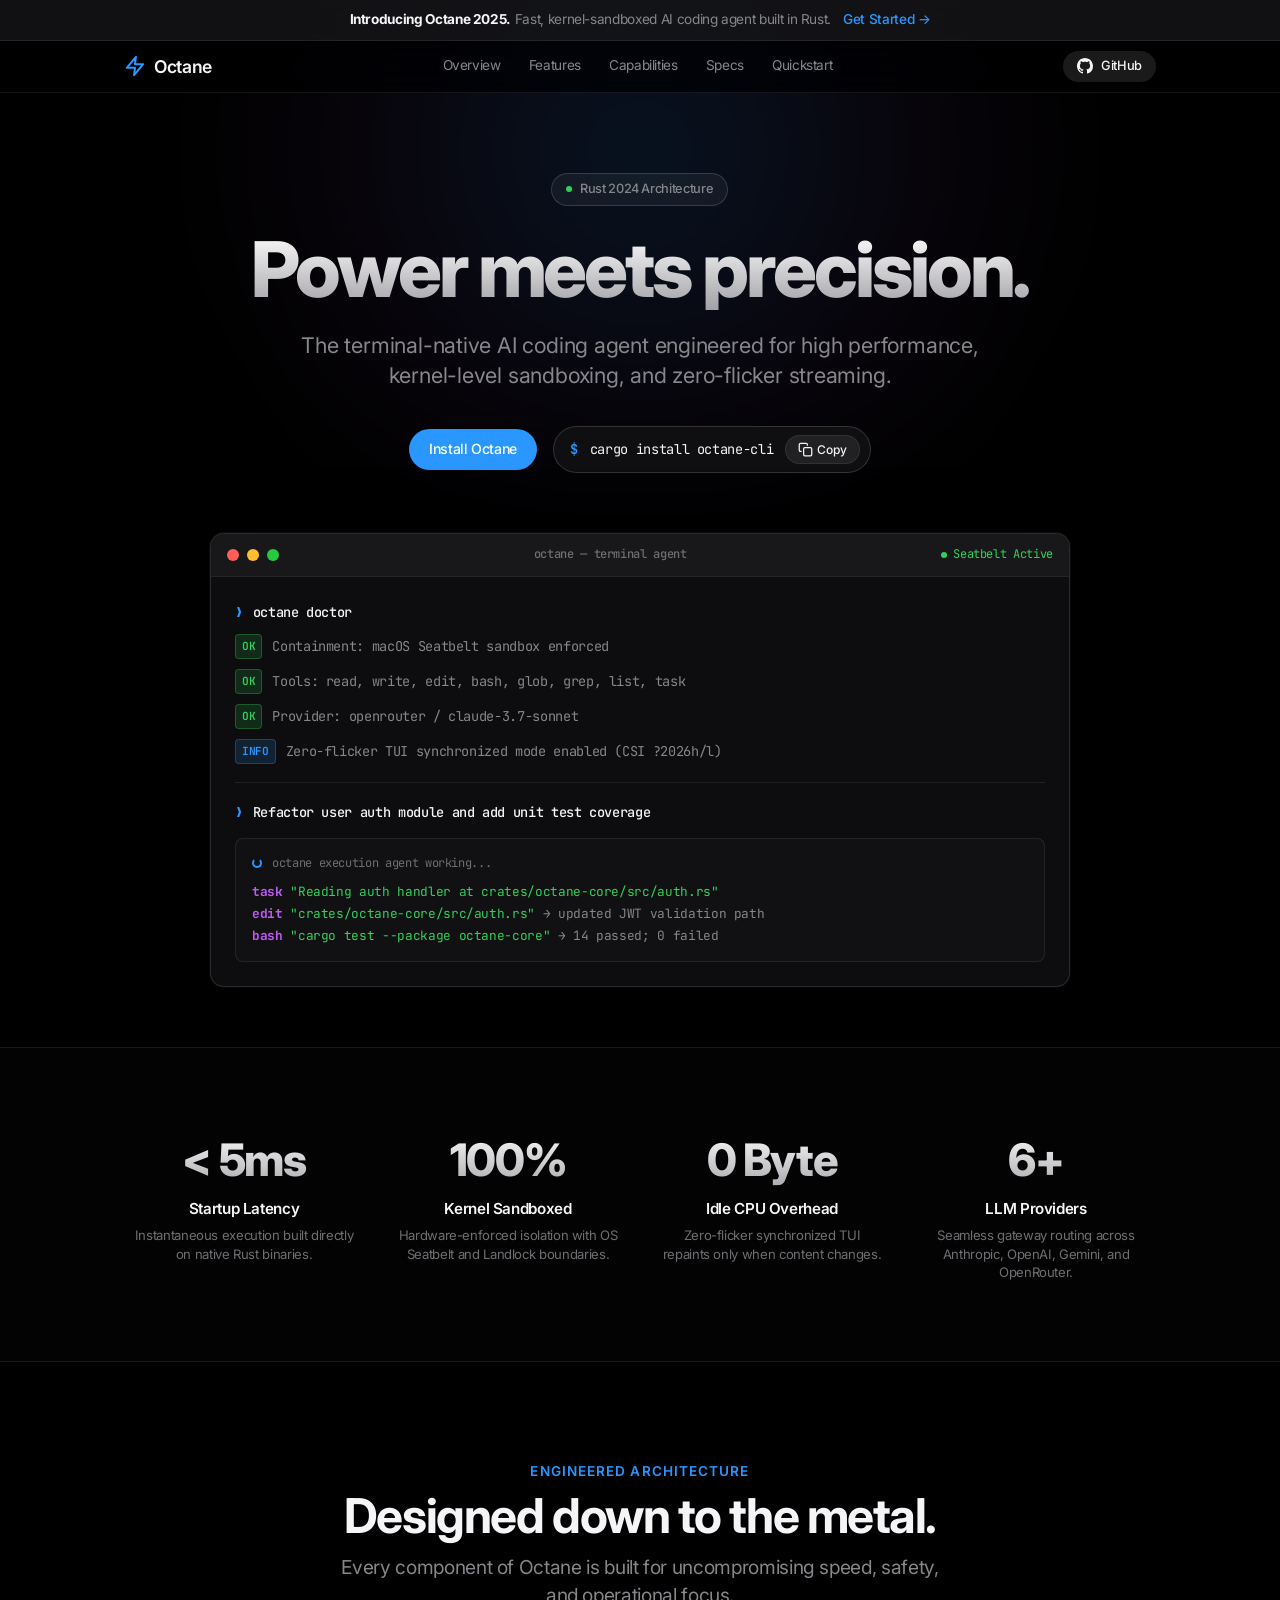
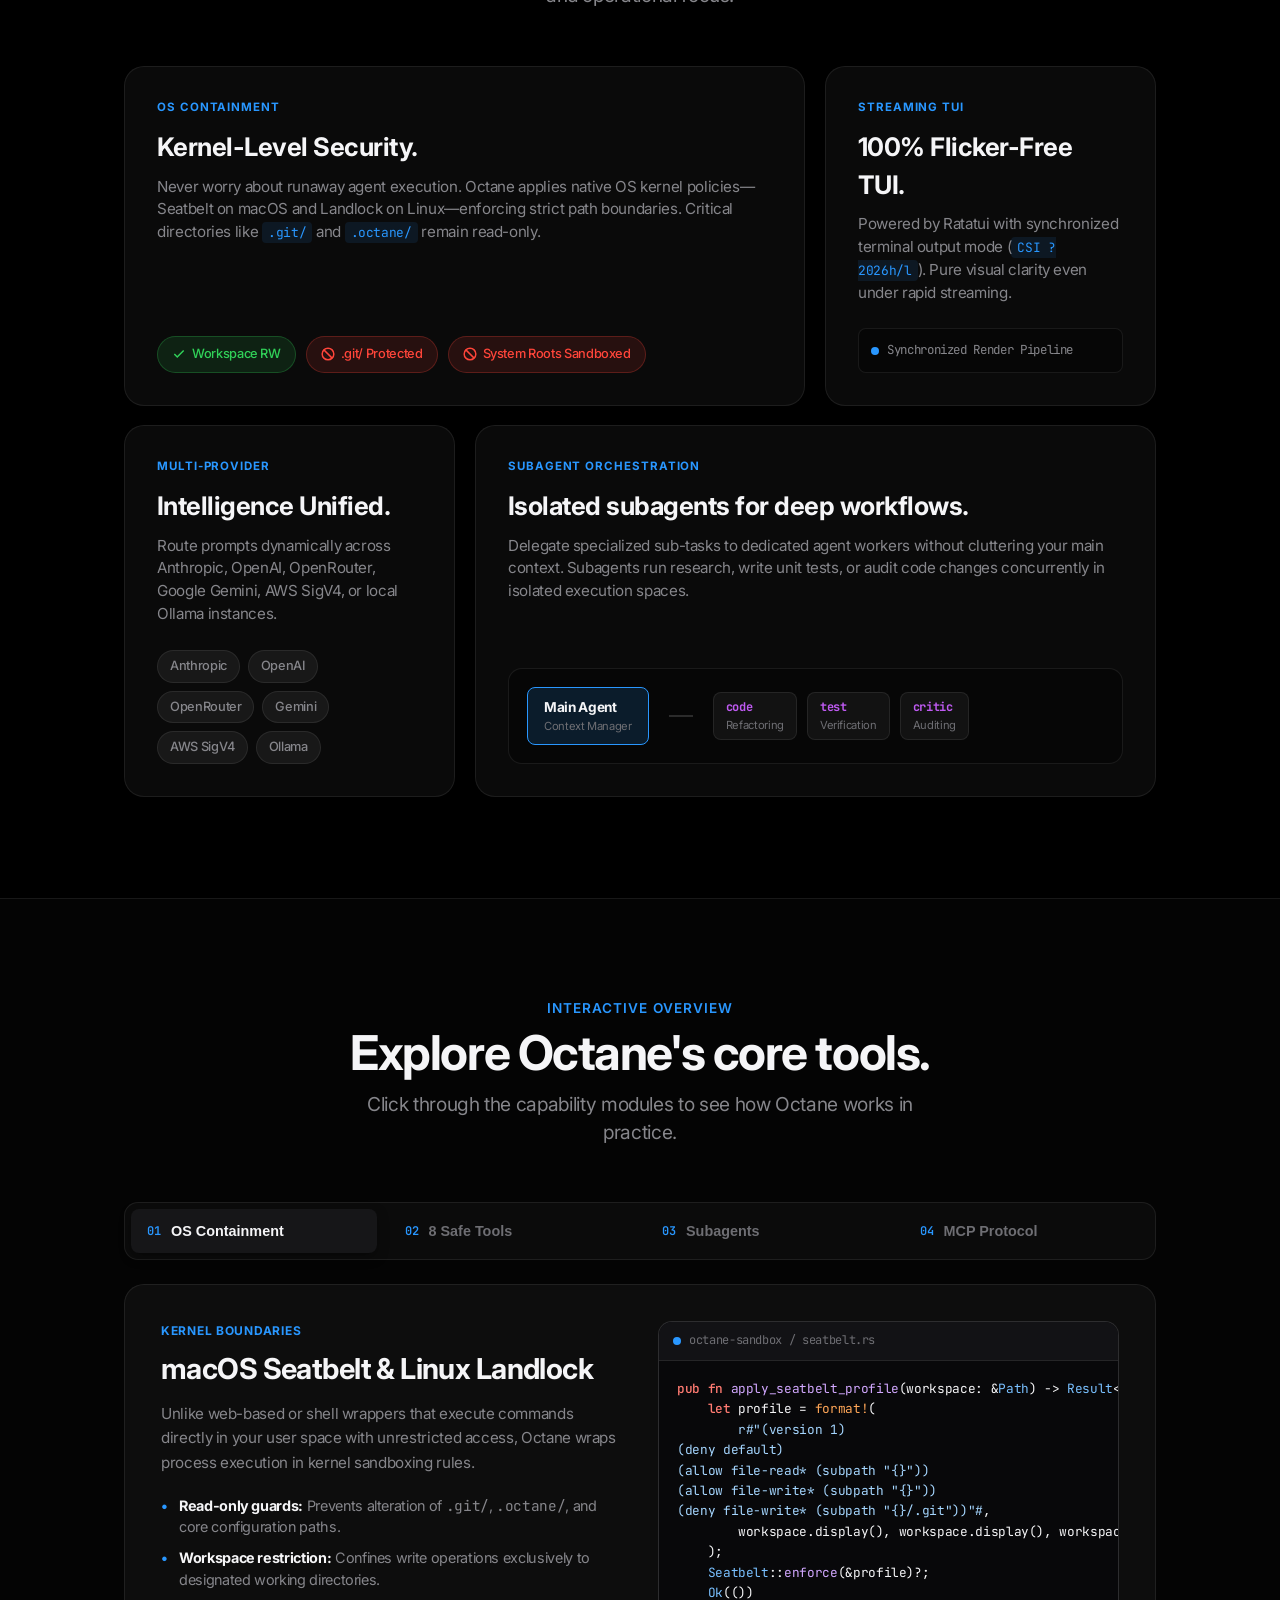
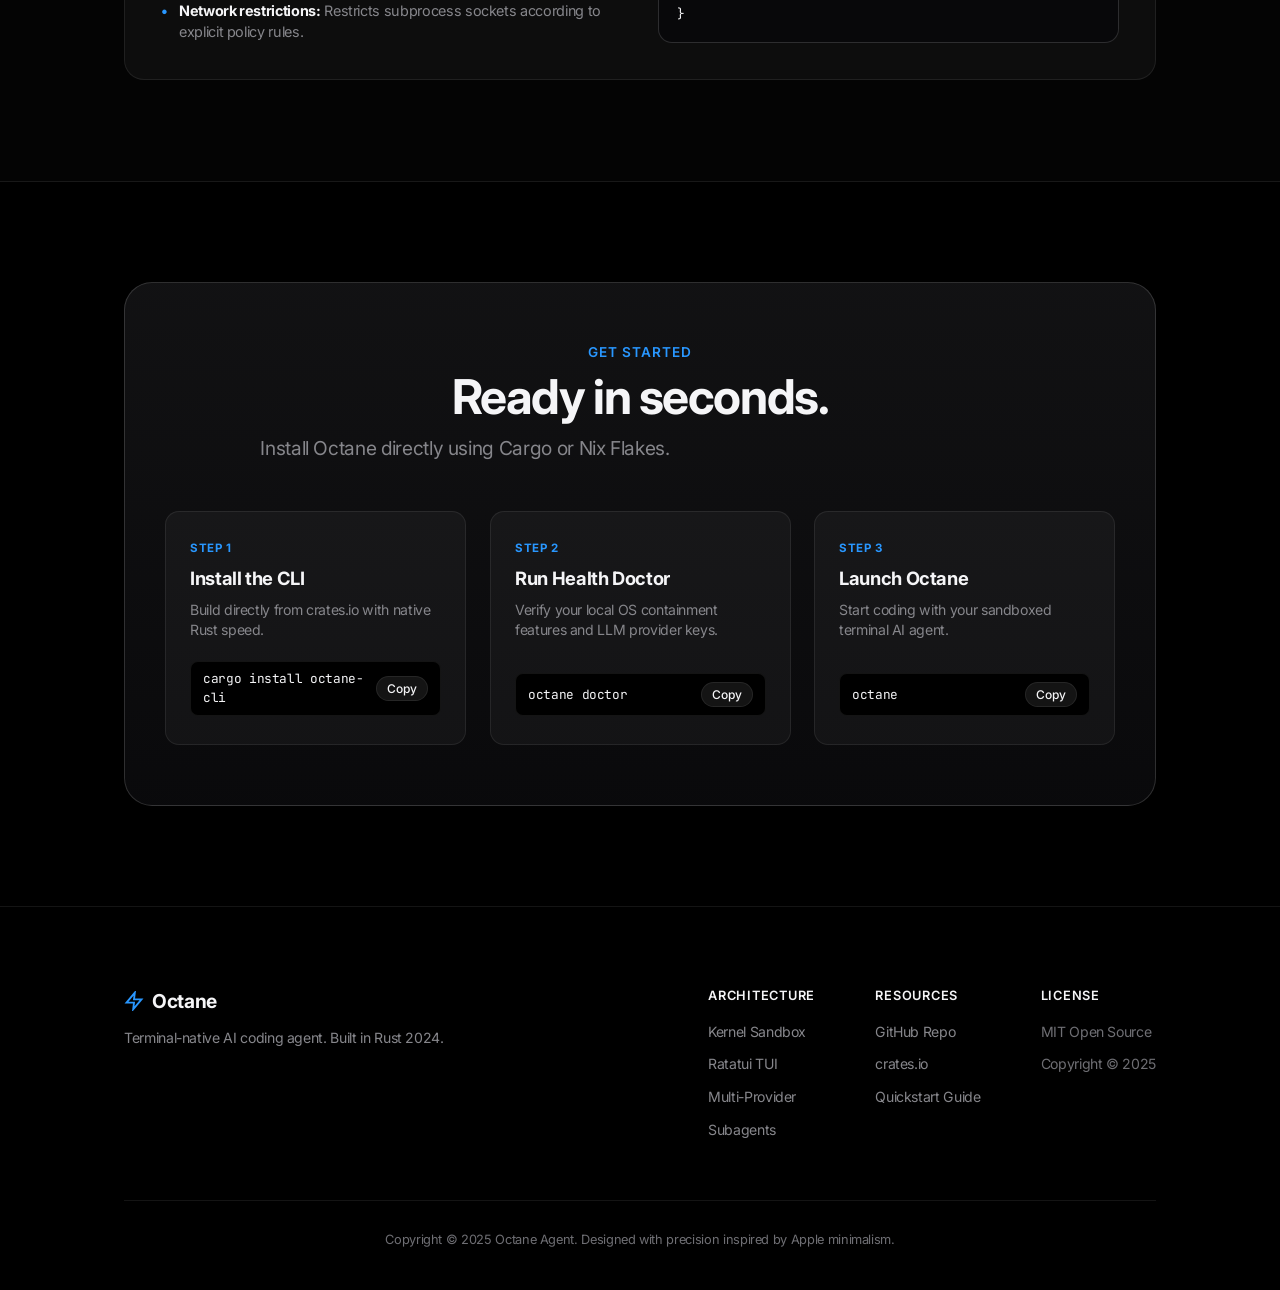
==== commit c9a28b41: "core: tell the model to finish the task, and stop overstating default mode A session was reported st" ====
--- a/website/index.html
+++ b/website/index.html
@@ -3,156 +3,474 @@
 <head>
   <meta charset="UTF-8">
   <meta name="viewport" content="width=device-width, initial-scale=1.0">
-  <title>OCTANE.RS /// AI Coding Agent for Terminal</title>
-  <meta name="description" content="A fast, kernel-sandboxed AI coding agent for the terminal built in Rust.">
+  <title>Octane — Power meets precision.</title>
+  <meta name="description" content="Octane is a terminal-native AI coding agent engineered in Rust for speed, kernel-level containment, and zero-flicker performance.">
   <link rel="preconnect" href="https://fonts.googleapis.com">
   <link rel="preconnect" href="https://fonts.gstatic.com" crossorigin>
-  <link href="https://fonts.googleapis.com/css2?family=Fira+Code:wght@400;600;700&family=Inter:wght@400;700;900&display=swap" rel="stylesheet">
+  <link href="https://fonts.googleapis.com/css2?family=Inter:wght@300;400;500;600;700;800&family=JetBrains+Mono:wght@400;500;600&display=swap" rel="stylesheet">
   <link rel="stylesheet" href="styles.css">
 </head>
 <body>
 
-  <!-- Top Ticker Bar -->
-  <div class="ticker-bar">
-    <span>⚡ OCTANE.RS /// RUST 2024 /// KERNEL CONTAINMENT /// SYNCHRONIZED STREAMING TUI /// MULTI-PROVIDER ROUTING ⚡</span>
+  <!-- Top Announcement Bar -->
+  <div class="announcement-bar">
+    <div class="container announcement-content">
+      <span><strong>Introducing Octane 2025.</strong> Fast, kernel-sandboxed AI coding agent built in Rust.</span>
+      <a href="#quickstart" class="announcement-link">Get Started &rarr;</a>
+    </div>
   </div>
 
   <!-- Navigation -->
-  <header class="navbar">
+  <header class="navbar" id="navbar">
     <div class="container nav-container">
-      <a href="#" class="brand-logo">
-        <span class="logo-box">⚡</span>
-        <span class="logo-text">OCTANE<span class="logo-dot">.RS</span></span>
+      <a href="#" class="nav-brand">
+        <svg class="brand-icon" viewBox="0 0 24 24" width="22" height="22" fill="none" stroke="currentColor" stroke-width="2.2" stroke-linecap="round" stroke-linejoin="round">
+          <polygon points="13 2 3 14 12 14 11 22 21 10 12 10 13 2"></polygon>
+        </svg>
+        <span class="brand-name">Octane</span>
       </a>
 
       <nav class="nav-links">
-        <a href="#features">FEATURES</a>
-        <a href="#quickstart">QUICKSTART</a>
-        <a href="https://github.com/raymond/octane-agent" target="_blank" rel="noopener" class="btn btn-secondary">
+        <a href="#overview">Overview</a>
+        <a href="#features">Features</a>
+        <a href="#interactive">Capabilities</a>
+        <a href="#specs">Specs</a>
+        <a href="#quickstart">Quickstart</a>
+      </nav>
+
+      <div class="nav-cta">
+        <a href="https://github.com/raymond/octane-agent" target="_blank" rel="noopener" class="btn btn-nav">
           <svg viewBox="0 0 24 24" width="16" height="16" fill="currentColor">
             <path d="M12 0C5.37 0 0 5.37 0 12c0 5.31 3.435 9.795 8.205 11.385.6.105.825-.255.825-.57 0-.285-.015-1.23-.015-2.235-3.015.555-3.795-.735-4.035-1.41-.135-.345-.72-1.41-1.23-1.695-.42-.225-1.02-.78-.015-.795.945-.015 1.62.87 1.845 1.23 1.08 1.815 2.805 1.305 3.495.99.105-.78.42-1.305.765-1.605-2.67-.3-5.46-1.335-5.46-5.925 0-1.305.465-2.385 1.23-3.225-.12-.3-.54-1.53.12-3.18 0 0 1.005-.315 3.3 1.23.96-.27 1.98-.405 3-.405s2.04.135 3 .405c2.295-1.56 3.3-1.23 3.3-1.23.66 1.65.24 2.88.12 3.18.765.84 1.23 1.905 1.23 3.225 0 4.605-2.805 5.625-5.475 5.925.435.375.81 1.095.81 2.22 0 1.605-.015 2.895-.015 3.3 0 .315.225.69.825.57A12.02 12.02 0 0024 12c0-6.63-5.37-12-12-12z"/>
           </svg>
-          <span>GITHUB</span>
+          <span>GitHub</span>
         </a>
-      </nav>
+      </div>
     </div>
   </header>
 
   <!-- Hero Section -->
-  <section class="hero-section">
+  <section id="overview" class="hero-section">
     <div class="container hero-container">
-      <div class="badge-row">
-        <span class="badge badge-acid">RUST 2024</span>
-        <span class="badge">KERNEL SANDBOXED</span>
-        <span class="badge badge-cyan">ZERO-FLICKER TUI</span>
-      </div>
-
-      <h1 class="hero-title">
-        TERMINAL-NATIVE <br>
-        <span class="hero-highlight">AI CODING AGENT</span>
+      <div class="hero-badge reveal-on-scroll">
+        <span class="badge-dot"></span> Rust 2024 Architecture
+      </div>
+
+      <h1 class="hero-headline reveal-on-scroll stagger-1">
+        Power meets precision.
       </h1>
 
-      <p class="hero-subtitle">
-        Fast, kernel-sandboxed AI coding agent built in Rust. Features native OS containment (Seatbelt / Landlock), zero-flicker synchronized TUI, multi-provider LLM routing, and deterministic tool execution.
+      <p class="hero-subheadline reveal-on-scroll stagger-2">
+        The terminal-native AI coding agent engineered for high performance, kernel-level sandboxing, and zero-flicker streaming.
       </p>
 
-      <!-- Quick Install Box -->
-      <div class="quick-install-box">
-        <span class="prompt">$</span>
-        <code>cargo install octane-cli</code>
-        <button class="copy-btn" data-copy="cargo install octane-cli">[COPY]</button>
-      </div>
-
-      <!-- Terminal Preview -->
-      <div class="terminal-box">
-        <div class="terminal-bar">
-          <div class="term-dots">
-            <span class="dot red"></span>
-            <span class="dot yellow"></span>
-            <span class="dot green"></span>
-          </div>
-          <div class="term-title">octane doctor</div>
-        </div>
-        <div class="terminal-body">
-          <div class="term-line"><span class="prompt">❯</span> <span class="cyan">octane doctor</span></div>
-          <div class="term-line"><span class="green">[OK]</span> Containment: macOS Seatbelt active</div>
-          <div class="term-line"><span class="green">[OK]</span> Tools: read, write, edit, bash, glob, grep, list, task</div>
-          <div class="term-line"><span class="green">[OK]</span> Model: openrouter/claude-3.7-sonnet</div>
-          <div class="term-line"><span class="dim">Status: All systems operational</span></div>
+      <div class="hero-actions reveal-on-scroll stagger-2">
+        <a href="#quickstart" class="btn btn-primary">Install Octane</a>
+        <div class="command-pill">
+          <span class="pill-prompt">$</span>
+          <code class="pill-code">cargo install octane-cli</code>
+          <button class="copy-btn" data-copy="cargo install octane-cli" title="Copy command">
+            <svg class="copy-icon" viewBox="0 0 24 24" width="15" height="15" fill="none" stroke="currentColor" stroke-width="2" stroke-linecap="round" stroke-linejoin="round">
+              <rect x="9" y="9" width="13" height="13" rx="2" ry="2"></rect>
+              <path d="M5 15H4a2 2 0 0 1-2-2V4a2 2 0 0 1 2-2h9a2 2 0 0 1 2 2v1"></path>
+            </svg>
+            <span class="copy-label">Copy</span>
+          </button>
+        </div>
+      </div>
+
+      <!-- Hero Visual / Mockup -->
+      <div class="hero-visual-wrapper reveal-on-scroll stagger-3">
+        <div class="mac-window">
+          <div class="mac-titlebar">
+            <div class="mac-controls">
+              <span class="mac-dot mac-close"></span>
+              <span class="mac-dot mac-minimize"></span>
+              <span class="mac-dot mac-maximize"></span>
+            </div>
+            <div class="mac-title">octane — terminal agent</div>
+            <div class="mac-status">
+              <span class="status-indicator"></span> Seatbelt Active
+            </div>
+          </div>
+          <div class="mac-content">
+            <div class="term-line prompt-line">
+              <span class="term-prompt">❯</span> <span class="term-cmd">octane doctor</span>
+            </div>
+            <div class="term-line success-line">
+              <span class="term-tag tag-pass">OK</span>
+              <span class="term-text">Containment: macOS Seatbelt sandbox enforced</span>
+            </div>
+            <div class="term-line success-line">
+              <span class="term-tag tag-pass">OK</span>
+              <span class="term-text">Tools: read, write, edit, bash, glob, grep, list, task</span>
+            </div>
+            <div class="term-line success-line">
+              <span class="term-tag tag-pass">OK</span>
+              <span class="term-text">Provider: openrouter / claude-3.7-sonnet</span>
+            </div>
+            <div class="term-line info-line">
+              <span class="term-tag tag-info">INFO</span>
+              <span class="term-text">Zero-flicker TUI synchronized mode enabled (CSI ?2026h/l)</span>
+            </div>
+            <div class="term-divider"></div>
+            <div class="term-line prompt-line">
+              <span class="term-prompt">❯</span> <span class="term-cmd">Refactor user auth module and add unit test coverage</span>
+            </div>
+            <div class="term-streaming-box">
+              <div class="stream-header">
+                <span class="stream-spinner"></span>
+                <span>octane execution agent working...</span>
+              </div>
+              <div class="stream-body">
+                <span class="code-keyword">task</span> <span class="code-str">"Reading auth handler at crates/octane-core/src/auth.rs"</span><br>
+                <span class="code-keyword">edit</span> <span class="code-str">"crates/octane-core/src/auth.rs"</span> &rarr; updated JWT validation path<br>
+                <span class="code-keyword">bash</span> <span class="code-str">"cargo test --package octane-core"</span> &rarr; 14 passed; 0 failed
+              </div>
+            </div>
+          </div>
         </div>
       </div>
     </div>
   </section>
 
-  <!-- Features Grid -->
-  <section id="features" class="section">
+  <!-- Key Highlight Stats -->
+  <section id="specs" class="specs-section">
     <div class="container">
-      <div class="section-header">
-        <h2>ENGINEERED FOR SPEED & SECURITY</h2>
-        <p>Built from the ground up in Rust with zero domain logic coupling.</p>
-      </div>
-
-      <div class="features-grid">
-        <div class="feature-card">
-          <div class="feature-tag">01 /// OS CONTAINMENT</div>
-          <h3>Kernel Sandboxing</h3>
-          <p>Enforces process boundaries at the OS level using Seatbelt (macOS) and Landlock (Linux). Read-only protections on <code>.git/</code> and <code>.octane/</code>.</p>
-        </div>
-
-        <div class="feature-card highlight">
-          <div class="feature-tag acid">02 /// TUI ENGINE</div>
-          <h3>Synchronized Streaming TUI</h3>
-          <p>Ratatui full-screen interface using synchronized output mode (<code>CSI ?2026h/l</code>) for 100% flicker-free rendering and zero-byte idle repaints.</p>
-        </div>
-
-        <div class="feature-card">
-          <div class="feature-tag">03 /// GATEWAY ROUTING</div>
-          <h3>Multi-Provider LLM Gateway</h3>
-          <p>Bridge OpenAI, Anthropic, Google Gemini, OpenRouter, Vertex, and AWS SigV4 gateways with granular per-model route configuration.</p>
-        </div>
-
-        <div class="feature-card">
-          <div class="feature-tag">04 /// TOOLING & MCP</div>
-          <h3>8 Safe Tools + MCP</h3>
-          <p>Built-in <code>read</code>, <code>write</code>, <code>edit</code>, <code>bash</code>, code search (<code>grep</code>, <code>glob</code>, <code>list</code>), and subagents (<code>task</code>), plus standard MCP support.</p>
+      <div class="specs-grid">
+        <div class="spec-card reveal-on-scroll stagger-1">
+          <div class="spec-value">&lt; 5ms</div>
+          <div class="spec-label">Startup Latency</div>
+          <div class="spec-desc">Instantaneous execution built directly on native Rust binaries.</div>
+        </div>
+        <div class="spec-card reveal-on-scroll stagger-2">
+          <div class="spec-value">100%</div>
+          <div class="spec-label">Kernel Sandboxed</div>
+          <div class="spec-desc">Hardware-enforced isolation with OS Seatbelt and Landlock boundaries.</div>
+        </div>
+        <div class="spec-card reveal-on-scroll stagger-3">
+          <div class="spec-value">0 Byte</div>
+          <div class="spec-label">Idle CPU Overhead</div>
+          <div class="spec-desc">Zero-flicker synchronized TUI repaints only when content changes.</div>
+        </div>
+        <div class="spec-card reveal-on-scroll stagger-4">
+          <div class="spec-value">6+</div>
+          <div class="spec-label">LLM Providers</div>
+          <div class="spec-desc">Seamless gateway routing across Anthropic, OpenAI, Gemini, and OpenRouter.</div>
         </div>
       </div>
     </div>
   </section>
 
-  <!-- Quickstart Section -->
-  <section id="quickstart" class="section dark-bg">
+  <!-- Bento Box Features Grid -->
+  <section id="features" class="features-section">
     <div class="container">
-      <div class="section-header">
-        <h2>GETTING STARTED</h2>
-        <p>Run octane in seconds with Cargo or Nix Flakes.</p>
-      </div>
-
-      <div class="steps-grid">
-        <div class="step-card">
-          <div class="step-num">01</div>
-          <h3>INSTALL CLI</h3>
-          <div class="code-box">
-            <code>cargo install octane-cli</code>
-            <button class="copy-btn" data-copy="cargo install octane-cli">[COPY]</button>
-          </div>
-        </div>
-
-        <div class="step-card">
-          <div class="step-num">02</div>
-          <h3>VERIFY SETUP</h3>
-          <div class="code-box">
-            <code>octane doctor</code>
-            <button class="copy-btn" data-copy="octane doctor">[COPY]</button>
-          </div>
-        </div>
-
-        <div class="step-card">
-          <div class="step-num">03</div>
-          <h3>LAUNCH AGENT</h3>
-          <div class="code-box">
-            <code>octane</code>
-            <button class="copy-btn" data-copy="octane">[COPY]</button>
+      <div class="section-header reveal-on-scroll">
+        <span class="section-eyebrow">Engineered Architecture</span>
+        <h2 class="section-title">Designed down to the metal.</h2>
+        <p class="section-subtitle">Every component of Octane is built for uncompromising speed, safety, and operational focus.</p>
+      </div>
+
+      <div class="bento-grid">
+        <!-- Feature 1: Kernel Sandbox (Wide Card) -->
+        <div class="bento-card bento-card-large feature-sandboxing reveal-on-scroll stagger-1">
+          <div class="bento-badge">OS CONTAINMENT</div>
+          <h3 class="bento-title">Kernel-Level Security.</h3>
+          <p class="bento-text">
+            Never worry about runaway agent execution. Octane applies native OS kernel policies—Seatbelt on macOS and Landlock on Linux—enforcing strict path boundaries. Critical directories like <code>.git/</code> and <code>.octane/</code> remain read-only.
+          </p>
+          <div class="bento-graphic graphic-containment">
+            <div class="policy-chip chip-allowed">
+              <svg width="14" height="14" viewBox="0 0 24 24" fill="none" stroke="currentColor" stroke-width="2.5"><polyline points="20 6 9 17 4 12"></polyline></svg>
+              <span>Workspace RW</span>
+            </div>
+            <div class="policy-chip chip-blocked">
+              <svg width="14" height="14" viewBox="0 0 24 24" fill="none" stroke="currentColor" stroke-width="2.5"><circle cx="12" cy="12" r="10"></circle><line x1="4.93" y1="4.93" x2="19.07" y2="19.07"></line></svg>
+              <span>.git/ Protected</span>
+            </div>
+            <div class="policy-chip chip-blocked">
+              <svg width="14" height="14" viewBox="0 0 24 24" fill="none" stroke="currentColor" stroke-width="2.5"><circle cx="12" cy="12" r="10"></circle><line x1="4.93" y1="4.93" x2="19.07" y2="19.07"></line></svg>
+              <span>System Roots Sandboxed</span>
+            </div>
+          </div>
+        </div>
+
+        <!-- Feature 2: TUI Engine -->
+        <div class="bento-card feature-tui reveal-on-scroll stagger-2">
+          <div class="bento-badge">STREAMING TUI</div>
+          <h3 class="bento-title">100% Flicker-Free TUI.</h3>
+          <p class="bento-text">
+            Powered by Ratatui with synchronized terminal output mode (<code>CSI ?2026h/l</code>). Pure visual clarity even under rapid streaming.
+          </p>
+          <div class="bento-graphic graphic-tui">
+            <div class="sync-bar">
+              <div class="sync-dot"></div>
+              <span>Synchronized Render Pipeline</span>
+            </div>
+          </div>
+        </div>
+
+        <!-- Feature 3: Multi-Provider Routing -->
+        <div class="bento-card feature-providers reveal-on-scroll stagger-3">
+          <div class="bento-badge">MULTI-PROVIDER</div>
+          <h3 class="bento-title">Intelligence Unified.</h3>
+          <p class="bento-text">
+            Route prompts dynamically across Anthropic, OpenAI, OpenRouter, Google Gemini, AWS SigV4, or local Ollama instances.
+          </p>
+          <div class="provider-tags">
+            <span class="provider-pill">Anthropic</span>
+            <span class="provider-pill">OpenAI</span>
+            <span class="provider-pill">OpenRouter</span>
+            <span class="provider-pill">Gemini</span>
+            <span class="provider-pill">AWS SigV4</span>
+            <span class="provider-pill">Ollama</span>
+          </div>
+        </div>
+
+        <!-- Feature 4: Subagent Orchestration (Wide Card) -->
+        <div class="bento-card bento-card-large feature-subagents reveal-on-scroll stagger-4">
+          <div class="bento-badge">SUBAGENT ORCHESTRATION</div>
+          <h3 class="bento-title">Isolated subagents for deep workflows.</h3>
+          <p class="bento-text">
+            Delegate specialized sub-tasks to dedicated agent workers without cluttering your main context. Subagents run research, write unit tests, or audit code changes concurrently in isolated execution spaces.
+          </p>
+          <div class="subagent-nodes">
+            <div class="node-main">
+              <span class="node-title">Main Agent</span>
+              <span class="node-sub">Context Manager</span>
+            </div>
+            <div class="node-connector"></div>
+            <div class="node-children">
+              <div class="node-child">
+                <span class="node-role">code</span>
+                <span class="node-label">Refactoring</span>
+              </div>
+              <div class="node-child">
+                <span class="node-role">test</span>
+                <span class="node-label">Verification</span>
+              </div>
+              <div class="node-child">
+                <span class="node-role">critic</span>
+                <span class="node-label">Auditing</span>
+              </div>
+            </div>
+          </div>
+        </div>
+      </div>
+    </div>
+  </section>
+
+  <!-- Interactive Capabilities Explorer -->
+  <section id="interactive" class="interactive-section">
+    <div class="container">
+      <div class="section-header reveal-on-scroll">
+        <span class="section-eyebrow">Interactive Overview</span>
+        <h2 class="section-title">Explore Octane's core tools.</h2>
+        <p class="section-subtitle">Click through the capability modules to see how Octane works in practice.</p>
+      </div>
+
+      <div class="interactive-container reveal-on-scroll stagger-1">
+        <!-- Interactive Tabs -->
+        <div class="interactive-tabs">
+          <button class="tab-btn active" data-tab="containment">
+            <span class="tab-num">01</span>
+            <span class="tab-title">OS Containment</span>
+          </button>
+          <button class="tab-btn" data-tab="tooling">
+            <span class="tab-num">02</span>
+            <span class="tab-title">8 Safe Tools</span>
+          </button>
+          <button class="tab-btn" data-tab="subagents">
+            <span class="tab-num">03</span>
+            <span class="tab-title">Subagents</span>
+          </button>
+          <button class="tab-btn" data-tab="mcp">
+            <span class="tab-num">04</span>
+            <span class="tab-title">MCP Protocol</span>
+          </button>
+        </div>
+
+        <!-- Interactive Panels -->
+        <div class="interactive-panel">
+          <!-- Panel 1 -->
+          <div class="tab-content active" id="tab-containment">
+            <div class="panel-grid">
+              <div class="panel-info">
+                <div class="panel-badge">Kernel Boundaries</div>
+                <h3>macOS Seatbelt & Linux Landlock</h3>
+                <p>
+                  Unlike web-based or shell wrappers that execute commands directly in your user space with unrestricted access, Octane wraps process execution in kernel sandboxing rules.
+                </p>
+                <ul class="panel-list">
+                  <li><strong>Read-only guards:</strong> Prevents alteration of <code>.git/</code>, <code>.octane/</code>, and core configuration paths.</li>
+                  <li><strong>Workspace restriction:</strong> Confines write operations exclusively to designated working directories.</li>
+                  <li><strong>Network restrictions:</strong> Restricts subprocess sockets according to explicit policy rules.</li>
+                </ul>
+              </div>
+              <div class="panel-code">
+                <div class="code-header">
+                  <span class="code-dot"></span>
+                  <span class="code-filename">octane-sandbox / seatbelt.rs</span>
+                </div>
+                <pre class="code-block"><code><span class="ck">pub fn</span> <span class="cf">apply_seatbelt_profile</span>(workspace: &amp;<span class="ct">Path</span>) -&gt; <span class="ct">Result</span>&lt;()&gt; {
+    <span class="ck">let</span> profile = <span class="cm">format!</span>(
+        <span class="cs">r#"(version 1)
+(deny default)
+(allow file-read* (subpath "{}"))
+(allow file-write* (subpath "{}"))
+(deny file-write* (subpath "{}/.git"))"#</span>,
+        workspace.display(), workspace.display(), workspace.display()
+    );
+    <span class="ct">Seatbelt</span>::<span class="cf">enforce</span>(&amp;profile)?;
+    <span class="ct">Ok</span>(())
+}</code></pre>
+              </div>
+            </div>
+          </div>
+
+          <!-- Panel 2 -->
+          <div class="tab-content" id="tab-tooling">
+            <div class="panel-grid">
+              <div class="panel-info">
+                <div class="panel-badge">Built-in Suite</div>
+                <h3>8 Deterministic Tools</h3>
+                <p>
+                  Octane ships with a minimal, bulletproof set of native tools that standard LLMs can invoke cleanly and accurately.
+                </p>
+                <div class="tools-mini-grid">
+                  <div class="tool-chip"><code class="tc-name">read</code> <span class="tc-desc">Inspect exact line ranges</span></div>
+                  <div class="tool-chip"><code class="tc-name">edit</code> <span class="tc-desc">Surgical string replacement</span></div>
+                  <div class="tool-chip"><code class="tc-name">write</code> <span class="tc-desc">Create or overwrite files</span></div>
+                  <div class="tool-chip"><code class="tc-name">bash</code> <span class="tc-desc">Sandboxed shell execution</span></div>
+                  <div class="tool-chip"><code class="tc-name">grep</code> <span class="tc-desc">Regex codebase search</span></div>
+                  <div class="tool-chip"><code class="tc-name">glob</code> <span class="tc-desc">Fast path pattern matching</span></div>
+                  <div class="tool-chip"><code class="tc-name">list</code> <span class="tc-desc">Directory tree listing</span></div>
+                  <div class="tool-chip"><code class="tc-name">task</code> <span class="tc-desc">Subagent delegation</span></div>
+                </div>
+              </div>
+              <div class="panel-code">
+                <div class="code-header">
+                  <span class="code-dot"></span>
+                  <span class="code-filename">octane-tools / execution.rs</span>
+                </div>
+                <pre class="code-block"><code><span class="ck">match</span> tool_call {
+    <span class="ct">Tool</span>::<span class="cf">Edit</span> { path, old, new } =&gt; {
+        <span class="ck">let</span> content = <span class="cf">read_to_string</span>(&amp;path)?;
+        <span class="ck">let</span> updated = <span class="cf">replace_unique</span>(&amp;content, &amp;old, &amp;new)?;
+        <span class="cf">write_file</span>(&amp;path, &amp;updated)?;
+        <span class="ct">Ok</span>(<span class="cs">"Edit applied cleanly"</span>.<span class="cf">into</span>())
+    }
+}</code></pre>
+              </div>
+            </div>
+          </div>
+
+          <!-- Panel 3 -->
+          <div class="tab-content" id="tab-subagents">
+            <div class="panel-grid">
+              <div class="panel-info">
+                <div class="panel-badge">Delegated Execution</div>
+                <h3>Concurrent Subagent Delegation</h3>
+                <p>
+                  When complex multi-step tasks arise, the main agent spawns dedicated subagents with specific personas and clean context boundaries.
+                </p>
+                <ul class="panel-list">
+                  <li><strong>code agent:</strong> Implements well-specified changes end-to-end.</li>
+                  <li><strong>critic agent:</strong> Reviews code proposals to spot edge cases and security flaws.</li>
+                  <li><strong>research agent:</strong> Explores large codebases and gathers facts without polluting context.</li>
+                  <li><strong>test agent:</strong> Executes tests, collects exact stack traces, and verifies fixes.</li>
+                </ul>
+              </div>
+              <div class="panel-code">
+                <div class="code-header">
+                  <span class="code-dot"></span>
+                  <span class="code-filename">octane-context / delegation.rs</span>
+                </div>
+                <pre class="code-block"><code><span class="ck">pub async fn</span> <span class="cf">run_subagent</span>(agent_type: <span class="ct">AgentRole</span>, prompt: &amp;<span class="ct">str</span>) -&gt; <span class="ct">Result</span>&lt;<span class="ct">Report</span>&gt; {
+    <span class="ck">let</span> <span class="ck">mut</span> subagent = <span class="ct">Subagent</span>::<span class="cf">new</span>(agent_type);
+    subagent.<span class="cf">isolate_context</span>();
+    <span class="ck">let</span> report = subagent.<span class="cf">execute</span>(prompt).<span class="ck">await</span>?;
+    <span class="ct">Ok</span>(report.summarize())
+}</code></pre>
+              </div>
+            </div>
+          </div>
+
+          <!-- Panel 4 -->
+          <div class="tab-content" id="tab-mcp">
+            <div class="panel-grid">
+              <div class="panel-info">
+                <div class="panel-badge">Standard Protocol</div>
+                <h3>Model Context Protocol (MCP) Integration</h3>
+                <p>
+                  Connect third-party tool servers, custom database connections, and external APIs using the standard MCP standard.
+                </p>
+                <ul class="panel-list">
+                  <li><strong>Auto-discovery:</strong> Reads <code>octane.json</code> or standard MCP server configs automatically.</li>
+                  <li><strong>Type safety:</strong> Seamlessly validates JSON-RPC schema types in Rust.</li>
+                  <li><strong>Security enforced:</strong> External MCP tools remain bound to sandbox restrictions.</li>
+                </ul>
+              </div>
+              <div class="panel-code">
+                <div class="code-header">
+                  <span class="code-dot"></span>
+                  <span class="code-filename">octane.json</span>
+                </div>
+                <pre class="code-block"><code>{
+  <span class="cs">"mcp_servers"</span>: {
+    <span class="cs">"postgres"</span>: {
+      <span class="cs">"command"</span>: <span class="cs">"npx"</span>,
+      <span class="cs">"args"</span>: [<span class="cs">"-y"</span>, <span class="cs">"@modelcontextprotocol/server-postgres"</span>]
+    }
+  }
+}</code></pre>
+              </div>
+            </div>
+          </div>
+        </div>
+      </div>
+    </div>
+  </section>
+
+  <!-- Installation / Quickstart Section -->
+  <section id="quickstart" class="quickstart-section">
+    <div class="container">
+      <div class="quickstart-box reveal-on-scroll">
+        <div class="qs-header">
+          <span class="section-eyebrow">Get Started</span>
+          <h2 class="section-title">Ready in seconds.</h2>
+          <p class="section-subtitle">Install Octane directly using Cargo or Nix Flakes.</p>
+        </div>
+
+        <div class="steps-container">
+          <div class="step-card reveal-on-scroll stagger-1">
+            <div class="step-badge">Step 1</div>
+            <h3 class="step-title">Install the CLI</h3>
+            <p class="step-desc">Build directly from crates.io with native Rust speed.</p>
+            <div class="step-code">
+              <code>cargo install octane-cli</code>
+              <button class="copy-btn" data-copy="cargo install octane-cli">Copy</button>
+            </div>
+          </div>
+
+          <div class="step-card reveal-on-scroll stagger-2">
+            <div class="step-badge">Step 2</div>
+            <h3 class="step-title">Run Health Doctor</h3>
+            <p class="step-desc">Verify your local OS containment features and LLM provider keys.</p>
+            <div class="step-code">
+              <code>octane doctor</code>
+              <button class="copy-btn" data-copy="octane doctor">Copy</button>
+            </div>
+          </div>
+
+          <div class="step-card reveal-on-scroll stagger-3">
+            <div class="step-badge">Step 3</div>
+            <h3 class="step-title">Launch Octane</h3>
+            <p class="step-desc">Start coding with your sandboxed terminal AI agent.</p>
+            <div class="step-code">
+              <code>octane</code>
+              <button class="copy-btn" data-copy="octane">Copy</button>
+            </div>
           </div>
         </div>
       </div>
@@ -162,15 +480,43 @@
   <!-- Footer -->
   <footer class="footer">
     <div class="container footer-container">
-      <div class="footer-brand">
-        <a href="#" class="brand-logo">
-          <span class="logo-box">⚡</span>
-          <span class="logo-text">OCTANE<span class="logo-dot">.RS</span></span>
-        </a>
-        <p>Terminal-native AI coding agent, written in Rust.</p>
-      </div>
-      <div class="footer-meta">
-        <p>© 2025 OCTANE-AGENT /// MIT LICENSE</p>
+      <div class="footer-top">
+        <div class="footer-brand">
+          <div class="brand-logo">
+            <svg class="brand-icon" viewBox="0 0 24 24" width="20" height="20" fill="none" stroke="currentColor" stroke-width="2.2">
+              <polygon points="13 2 3 14 12 14 11 22 21 10 12 10 13 2"></polygon>
+            </svg>
+            <span>Octane</span>
+          </div>
+          <p class="footer-tagline">Terminal-native AI coding agent. Built in Rust 2024.</p>
+        </div>
+
+        <div class="footer-links-group">
+          <div class="footer-col">
+            <span class="col-title">Architecture</span>
+            <a href="#overview">Kernel Sandbox</a>
+            <a href="#features">Ratatui TUI</a>
+            <a href="#features">Multi-Provider</a>
+            <a href="#interactive">Subagents</a>
+          </div>
+
+          <div class="footer-col">
+            <span class="col-title">Resources</span>
+            <a href="https://github.com/raymond/octane-agent" target="_blank" rel="noopener">GitHub Repo</a>
+            <a href="https://crates.io" target="_blank" rel="noopener">crates.io</a>
+            <a href="#quickstart">Quickstart Guide</a>
+          </div>
+
+          <div class="footer-col">
+            <span class="col-title">License</span>
+            <span class="footer-text">MIT Open Source</span>
+            <span class="footer-text">Copyright &copy; 2025</span>
+          </div>
+        </div>
+      </div>
+
+      <div class="footer-bottom">
+        <p>Copyright &copy; 2025 Octane Agent. Designed with precision inspired by Apple minimalism.</p>
       </div>
     </div>
   </footer>
--- a/website/styles.css
+++ b/website/styles.css
@@ -1,39 +1,82 @@
-/* Octane Neo-Brutalist CSS */
+/* 
+ * Octane Agent — Apple Inspired Modern Web Aesthetic
+ * Designed for extreme clarity, precision, and smooth visuals.
+ */
+
 :root {
-  --bg-dark: #0a0d0c;
-  --bg-surface: #121715;
-  --bg-card: #161e1b;
-  --acid-green: #95d600;
-  --cyber-cyan: #00f0ff;
-  --neon-red: #ff2a55;
-  --text-main: #ffffff;
-  --text-muted: #8e9e98;
-  --border-thick: 2px solid #22332c;
-  --font-mono: 'Fira Code', monospace;
-  --font-sans: 'Inter', -apple-system, sans-serif;
-}
-
+  --bg-body: #000000;
+  --bg-surface: #0f0f11;
+  --bg-card: rgba(255, 255, 255, 0.04);
+  --bg-card-hover: rgba(255, 255, 255, 0.07);
+  --bg-card-active: rgba(255, 255, 255, 0.1);
+  --bg-elevated: #161618;
+  
+  --border-light: rgba(255, 255, 255, 0.08);
+  --border-medium: rgba(255, 255, 255, 0.15);
+  --border-glow: rgba(0, 113, 227, 0.4);
+
+  --text-primary: #f5f5f7;
+  --text-secondary: #86868b;
+  --text-tertiary: #6e6e73;
+
+  --accent-blue: #2997ff;
+  --accent-blue-hover: #0071e3;
+  --accent-green: #30d158;
+  --accent-amber: #ffd60a;
+  --accent-red: #ff453a;
+  --accent-purple: #bf5af2;
+
+  --font-sans: 'Inter', -apple-system, BlinkMacSystemFont, "SF Pro Display", "SF Pro Text", sans-serif;
+  --font-mono: 'JetBrains Mono', "SF Mono", Menlo, Monaco, Consolas, monospace;
+
+  --radius-sm: 8px;
+  --radius-md: 14px;
+  --radius-lg: 20px;
+  --radius-xl: 28px;
+
+  --transition-fast: 0.2s cubic-bezier(0.16, 1, 0.3, 1);
+  --transition-smooth: 0.4s cubic-bezier(0.16, 1, 0.3, 1);
+}
+
+/* Reset & Base Settings */
 * {
   box-sizing: border-box;
   margin: 0;
   padding: 0;
-  border-radius: 0 !important;
 }
 
 html {
   scroll-behavior: smooth;
-  background-color: var(--bg-dark);
-  color: var(--text-main);
+  background-color: var(--bg-body);
+  color: var(--text-primary);
   font-family: var(--font-sans);
-  line-height: 1.5;
+  font-size: 16px;
+  line-height: 1.47059;
+  letter-spacing: -0.022em;
+  -webkit-font-smoothing: antialiased;
+  -moz-osx-font-smoothing: grayscale;
 }
 
 body {
-  background-color: var(--bg-dark);
-  background-image:
-    linear-gradient(rgba(149, 214, 0, 0.03) 1px, transparent 1px),
-    linear-gradient(90deg, rgba(149, 214, 0, 0.03) 1px, transparent 1px);
-  background-size: 32px 32px;
+  background-color: var(--bg-body);
+  color: var(--text-primary);
+  overflow-x: hidden;
+  position: relative;
+}
+
+/* Ambient Ambient Glow Backgrounds */
+body::before {
+  content: "";
+  position: absolute;
+  top: -150px;
+  left: 50%;
+  transform: translateX(-50%);
+  width: 900px;
+  height: 600px;
+  background: radial-gradient(circle, rgba(41, 151, 255, 0.15) 0%, rgba(191, 90, 242, 0.05) 50%, rgba(0, 0, 0, 0) 80%);
+  filter: blur(80px);
+  pointer-events: none;
+  z-index: 0;
 }
 
 a {
@@ -41,38 +84,98 @@
   text-decoration: none;
 }
 
+code, pre {
+  font-family: var(--font-mono);
+}
+
 .container {
-  max-width: 1100px;
+  max-width: 1080px;
   margin: 0 auto;
-  padding: 0 20px;
-}
-
-/* Utilities */
-.acid { color: var(--acid-green); }
-.cyan { color: var(--cyber-cyan); }
-.green { color: var(--acid-green); }
-.dim { color: var(--text-muted); }
-
-/* Ticker */
-.ticker-bar {
-  background-color: var(--acid-green);
-  color: #000;
-  font-family: var(--font-mono);
+  padding: 0 24px;
+}
+
+/* Typography Helpers */
+.section-eyebrow {
+  display: block;
+  font-size: 0.85rem;
+  font-weight: 600;
+  text-transform: uppercase;
+  letter-spacing: 0.08em;
+  color: var(--accent-blue);
+  margin-bottom: 8px;
+}
+
+.section-title {
+  font-size: 3rem;
   font-weight: 700;
-  font-size: 0.8rem;
-  padding: 6px;
+  letter-spacing: -0.03em;
+  line-height: 1.08349;
+  color: var(--text-primary);
+  margin-bottom: 12px;
+}
+
+.section-subtitle {
+  font-size: 1.2rem;
+  font-weight: 400;
+  color: var(--text-secondary);
+  max-width: 600px;
+  line-height: 1.45;
+}
+
+.section-header {
   text-align: center;
-  border-bottom: 2px solid #000;
-}
-
-/* Navigation */
+  display: flex;
+  flex-direction: column;
+  align-items: center;
+  margin-bottom: 56px;
+}
+
+/* Top Announcement Bar */
+.announcement-bar {
+  background: rgba(22, 22, 24, 0.8);
+  border-bottom: 1px solid var(--border-light);
+  backdrop-filter: blur(20px);
+  -webkit-backdrop-filter: blur(20px);
+  padding: 10px 0;
+  font-size: 0.85rem;
+  text-align: center;
+  position: relative;
+  z-index: 101;
+}
+
+.announcement-content {
+  display: flex;
+  align-items: center;
+  justify-content: center;
+  gap: 12px;
+  color: var(--text-secondary);
+}
+
+.announcement-content strong {
+  color: var(--text-primary);
+}
+
+.announcement-link {
+  color: var(--accent-blue);
+  font-weight: 500;
+  transition: var(--transition-fast);
+}
+
+.announcement-link:hover {
+  text-decoration: underline;
+}
+
+/* Sticky Apple Nav Bar */
 .navbar {
   position: sticky;
   top: 0;
   z-index: 100;
-  background: var(--bg-dark);
-  border-bottom: 2px solid var(--acid-green);
-  height: 60px;
+  background: rgba(0, 0, 0, 0.72);
+  backdrop-filter: saturate(180%) blur(20px);
+  -webkit-backdrop-filter: saturate(180%) blur(20px);
+  border-bottom: 1px solid var(--border-light);
+  height: 52px;
+  transition: var(--transition-fast);
 }
 
 .nav-container {
@@ -82,329 +185,985 @@
   height: 100%;
 }
 
-.brand-logo {
+.nav-brand {
   display: flex;
   align-items: center;
   gap: 8px;
-  font-family: var(--font-mono);
-  font-weight: 900;
-  font-size: 1.2rem;
-}
-
-.logo-box {
-  background: var(--acid-green);
-  color: #000;
-  padding: 2px 6px;
-}
-
-.logo-dot {
-  color: var(--acid-green);
+  font-weight: 600;
+  font-size: 1.1rem;
+  letter-spacing: -0.02em;
+}
+
+.brand-icon {
+  color: var(--accent-blue);
 }
 
 .nav-links {
   display: flex;
   align-items: center;
-  gap: 20px;
-  font-family: var(--font-mono);
+  gap: 28px;
   font-size: 0.85rem;
-  font-weight: 700;
+  font-weight: 400;
+  color: var(--text-secondary);
+}
+
+.nav-links a {
+  transition: var(--transition-fast);
 }
 
 .nav-links a:hover {
-  color: var(--acid-green);
+  color: var(--text-primary);
 }
 
 /* Buttons */
 .btn {
   display: inline-flex;
   align-items: center;
-  gap: 6px;
+  justify-content: center;
+  gap: 8px;
+  font-size: 0.88rem;
+  font-weight: 500;
+  padding: 10px 20px;
+  border-radius: 980px;
+  transition: var(--transition-smooth);
+  cursor: pointer;
+  border: none;
+}
+
+.btn-primary {
+  background-color: var(--accent-blue);
+  color: #ffffff;
+}
+
+.btn-primary:hover {
+  background-color: var(--accent-blue-hover);
+  transform: scale(1.02);
+  box-shadow: 0 4px 20px rgba(0, 113, 227, 0.4);
+}
+
+.btn-nav {
+  background-color: rgba(255, 255, 255, 0.1);
+  color: var(--text-primary);
+  padding: 6px 14px;
+  font-size: 0.8rem;
+  border-radius: 980px;
+}
+
+.btn-nav:hover {
+  background-color: rgba(255, 255, 255, 0.2);
+}
+
+/* Hero Section */
+.hero-section {
+  padding: 80px 0 60px;
+  position: relative;
+  overflow: hidden;
+}
+
+.hero-container {
+  display: flex;
+  flex-direction: column;
+  align-items: center;
+  text-align: center;
+}
+
+.hero-badge {
+  display: inline-flex;
+  align-items: center;
+  gap: 8px;
+  background: rgba(255, 255, 255, 0.05);
+  border: 1px solid var(--border-medium);
+  padding: 6px 14px;
+  border-radius: 980px;
+  font-size: 0.8rem;
+  font-weight: 500;
+  color: var(--text-secondary);
+  margin-bottom: 24px;
+}
+
+/* Scroll Reveal Animation Utility Classes */
+.reveal-on-scroll {
+  opacity: 0;
+  transform: translateY(30px);
+  transition: opacity 0.8s cubic-bezier(0.16, 1, 0.3, 1), transform 0.8s cubic-bezier(0.16, 1, 0.3, 1);
+  will-change: opacity, transform;
+}
+
+.reveal-on-scroll.revealed {
+  opacity: 1;
+  transform: translateY(0);
+}
+
+.stagger-1 { transition-delay: 0.1s; }
+.stagger-2 { transition-delay: 0.2s; }
+.stagger-3 { transition-delay: 0.3s; }
+.stagger-4 { transition-delay: 0.4s; }
+
+/* Pulse animation for badge dot */
+@keyframes pulseGlow {
+  0% { box-shadow: 0 0 0 0 rgba(48, 209, 88, 0.6); }
+  70% { box-shadow: 0 0 0 10px rgba(48, 209, 88, 0); }
+  100% { box-shadow: 0 0 0 0 rgba(48, 209, 88, 0); }
+}
+
+.badge-dot {
+  width: 6px;
+  height: 6px;
+  border-radius: 50%;
+  background-color: var(--accent-green);
+  animation: pulseGlow 2.5s infinite;
+}
+
+.hero-headline {
+  font-size: 4.8rem;
+  font-weight: 800;
+  letter-spacing: -0.04em;
+  line-height: 1.04;
+  margin-bottom: 20px;
+  background: linear-gradient(180deg, #ffffff 0%, #a1a1a6 100%);
+  -webkit-background-clip: text;
+  -webkit-text-fill-color: transparent;
+}
+
+.hero-subheadline {
+  font-size: 1.35rem;
+  font-weight: 400;
+  color: var(--text-secondary);
+  max-width: 680px;
+  line-height: 1.4;
+  margin-bottom: 36px;
+  letter-spacing: -0.01em;
+}
+
+.hero-actions {
+  display: flex;
+  align-items: center;
+  gap: 16px;
+  margin-bottom: 60px;
+  flex-wrap: wrap;
+  justify-content: center;
+}
+
+.command-pill {
+  display: inline-flex;
+  align-items: center;
+  gap: 12px;
+  background: var(--bg-surface);
+  border: 1px solid var(--border-medium);
+  padding: 8px 10px 8px 16px;
+  border-radius: 980px;
   font-family: var(--font-mono);
-  font-weight: 700;
-  font-size: 0.8rem;
-  padding: 6px 14px;
+  font-size: 0.85rem;
+}
+
+.pill-prompt {
+  color: var(--accent-blue);
+  font-weight: 600;
+}
+
+.pill-code {
+  color: var(--text-primary);
+}
+
+.copy-btn {
+  background: rgba(255, 255, 255, 0.08);
+  border: 1px solid var(--border-light);
+  color: var(--text-primary);
+  padding: 6px 12px;
+  border-radius: 980px;
+  font-size: 0.75rem;
+  font-weight: 500;
+  font-family: var(--font-sans);
   cursor: pointer;
-}
-
-.btn-secondary {
-  background-color: var(--bg-surface);
-  border: 2px solid var(--text-muted);
-  box-shadow: 3px 3px 0px var(--acid-green);
-}
-
-.btn-secondary:hover {
-  border-color: #fff;
-  transform: translate(-1px, -1px);
-}
-
-/* Hero */
-.hero-section {
-  padding: 60px 0;
-  border-bottom: var(--border-thick);
-}
-
-.hero-container {
-  display: flex;
-  flex-direction: column;
-  align-items: center;
-  text-align: center;
-}
-
-.badge-row {
-  display: flex;
-  gap: 8px;
-  margin-bottom: 20px;
-}
-
-.badge {
-  font-family: var(--font-mono);
-  font-size: 0.75rem;
-  font-weight: 700;
-  padding: 3px 8px;
-  border: var(--border-thick);
-  background-color: var(--bg-surface);
-}
-
-.badge-acid {
-  background-color: var(--acid-green);
-  color: #000;
-  border-color: #000;
-}
-
-.badge-cyan {
-  border-color: var(--cyber-cyan);
-  color: var(--cyber-cyan);
-}
-
-.hero-title {
-  font-size: 3.2rem;
-  font-weight: 900;
-  line-height: 1.1;
-  margin-bottom: 20px;
-  letter-spacing: -1px;
-}
-
-.hero-highlight {
-  background-color: var(--acid-green);
-  color: #000;
-  padding: 2px 10px;
-  box-shadow: 4px 4px 0px #fff;
-}
-
-.hero-subtitle {
-  max-width: 680px;
-  font-size: 1.05rem;
-  color: var(--text-muted);
-  margin-bottom: 28px;
-}
-
-.quick-install-box {
   display: inline-flex;
   align-items: center;
-  gap: 12px;
-  background-color: var(--bg-surface);
-  border: 2px solid var(--acid-green);
-  box-shadow: 4px 4px 0px var(--acid-green);
-  padding: 10px 18px;
-  font-family: var(--font-mono);
-  margin-bottom: 36px;
-}
-
-.quick-install-box .prompt {
-  color: var(--acid-green);
-  font-weight: bold;
-}
-
-.copy-btn {
-  background-color: var(--acid-green);
-  color: #000;
-  font-family: var(--font-mono);
-  font-size: 0.75rem;
-  font-weight: bold;
-  border: 1px solid #000;
-  padding: 2px 6px;
-  cursor: pointer;
+  gap: 4px;
+  transition: var(--transition-fast);
 }
 
 .copy-btn:hover {
-  background-color: #fff;
-}
-
-/* Terminal Preview */
-.terminal-box {
+  background: rgba(255, 255, 255, 0.18);
+  border-color: rgba(255, 255, 255, 0.3);
+}
+
+/* macOS Terminal Window Visual */
+.hero-visual-wrapper {
   width: 100%;
-  max-width: 780px;
-  background-color: var(--bg-dark);
-  border: 2px solid var(--acid-green);
-  box-shadow: 6px 6px 0px var(--acid-green);
+  max-width: 860px;
+  perspective: 1200px;
+}
+
+.mac-window {
+  background: #0d0d0f;
+  border: 1px solid rgba(255, 255, 255, 0.12);
+  border-radius: var(--radius-md);
+  box-shadow: 0 30px 80px rgba(0, 0, 0, 0.8), 0 0 0 1px rgba(255, 255, 255, 0.05);
+  overflow: hidden;
   text-align: left;
   font-family: var(--font-mono);
   font-size: 0.85rem;
-}
-
-.terminal-bar {
+  transform-style: preserve-3d;
+  transition: transform 0.5s cubic-bezier(0.16, 1, 0.3, 1), box-shadow 0.5s ease;
+}
+
+.hero-visual-wrapper:hover .mac-window {
+  box-shadow: 0 40px 100px rgba(0, 113, 227, 0.25), 0 0 0 1px rgba(255, 255, 255, 0.15);
+}
+
+.mac-titlebar {
+  background: #18181a;
+  border-bottom: 1px solid rgba(255, 255, 255, 0.06);
+  padding: 12px 16px;
   display: flex;
   align-items: center;
   justify-content: space-between;
-  padding: 8px 12px;
-  background-color: #050807;
-  border-bottom: 2px solid var(--acid-green);
-}
-
-.term-dots {
-  display: flex;
+}
+
+.mac-controls {
+  display: flex;
+  gap: 8px;
+}
+
+.mac-dot {
+  width: 12px;
+  height: 12px;
+  border-radius: 50%;
+}
+
+.mac-close { background-color: #ff5f56; }
+.mac-minimize { background-color: #ffbd2e; }
+.mac-maximize { background-color: #27c93f; }
+
+.mac-title {
+  font-size: 0.75rem;
+  color: var(--text-tertiary);
+  font-weight: 500;
+}
+
+.mac-status {
+  font-size: 0.75rem;
+  color: var(--accent-green);
+  display: flex;
+  align-items: center;
   gap: 6px;
 }
 
-.dot {
+.status-indicator {
+  width: 6px;
+  height: 6px;
+  background-color: var(--accent-green);
+  border-radius: 50%;
+  display: inline-block;
+}
+
+.mac-content {
+  padding: 24px;
+  line-height: 1.7;
+}
+
+.term-line {
+  margin-bottom: 10px;
+  display: flex;
+  align-items: center;
+  gap: 10px;
+}
+
+.term-prompt {
+  color: var(--accent-blue);
+  font-weight: bold;
+}
+
+.term-cmd {
+  color: var(--text-primary);
+  font-weight: 500;
+}
+
+.term-tag {
+  font-size: 0.7rem;
+  padding: 2px 6px;
+  border-radius: 4px;
+  font-weight: 600;
+}
+
+.tag-pass {
+  background-color: rgba(48, 209, 88, 0.15);
+  color: var(--accent-green);
+  border: 1px solid rgba(48, 209, 88, 0.3);
+}
+
+.tag-info {
+  background-color: rgba(41, 151, 255, 0.15);
+  color: var(--accent-blue);
+  border: 1px solid rgba(41, 151, 255, 0.3);
+}
+
+.term-text {
+  color: var(--text-secondary);
+}
+
+.term-divider {
+  height: 1px;
+  background: var(--border-light);
+  margin: 18px 0;
+}
+
+.term-streaming-box {
+  background: rgba(255, 255, 255, 0.02);
+  border: 1px solid var(--border-light);
+  border-radius: var(--radius-sm);
+  padding: 14px 16px;
+  margin-top: 14px;
+}
+
+.stream-header {
+  display: flex;
+  align-items: center;
+  gap: 10px;
+  font-size: 0.75rem;
+  color: var(--text-tertiary);
+  margin-bottom: 8px;
+}
+
+.stream-spinner {
   width: 10px;
   height: 10px;
-}
-
-.dot.red { background-color: var(--neon-red); }
-.dot.yellow { background-color: #ffb800; }
-.dot.green { background-color: var(--acid-green); }
-
-.term-title {
-  color: var(--text-muted);
-  font-size: 0.75rem;
-}
-
-.terminal-body {
-  padding: 18px;
-}
-
-.term-line {
+  border: 2px solid var(--accent-blue);
+  border-top-color: transparent;
+  border-radius: 50%;
+  animation: spin 0.8s linear infinite;
+}
+
+@keyframes spin {
+  to { transform: rotate(360deg); }
+}
+
+.stream-body {
+  color: var(--text-secondary);
+  font-size: 0.8rem;
+}
+
+.code-keyword { color: var(--accent-purple); font-weight: bold; }
+.code-str { color: var(--accent-green); }
+
+/* Specs Section */
+.specs-section {
+  padding: 60px 0;
+  border-top: 1px solid var(--border-light);
+  border-bottom: 1px solid var(--border-light);
+  background: rgba(255, 255, 255, 0.01);
+}
+
+.specs-grid {
+  display: grid;
+  grid-template-columns: repeat(4, 1fr);
+  gap: 24px;
+}
+
+.spec-card {
+  text-align: center;
+  padding: 20px 10px;
+}
+
+.spec-value {
+  font-size: 2.8rem;
+  font-weight: 800;
+  letter-spacing: -0.03em;
+  color: var(--text-primary);
+  margin-bottom: 4px;
+  background: linear-gradient(180deg, #ffffff 0%, #a1a1a6 100%);
+  -webkit-background-clip: text;
+  -webkit-text-fill-color: transparent;
+}
+
+.spec-label {
+  font-size: 0.95rem;
+  font-weight: 600;
+  color: var(--text-primary);
   margin-bottom: 6px;
 }
 
-/* Sections */
-.section {
-  padding: 60px 0;
-  border-bottom: var(--border-thick);
-}
-
-.dark-bg {
-  background-color: #060908;
-}
-
-.section-header {
-  text-align: center;
-  margin-bottom: 40px;
-}
-
-.section-header h2 {
-  font-size: 2rem;
-  font-weight: 900;
-}
-
-.section-header p {
-  color: var(--text-muted);
-  font-size: 0.95rem;
-  margin-top: 6px;
-}
-
-/* Features Grid */
-.features-grid {
-  display: grid;
-  grid-template-columns: repeat(2, 1fr);
-  gap: 20px;
-}
-
-.feature-card {
-  background-color: var(--bg-card);
-  border: var(--border-thick);
-  padding: 24px;
-}
-
-.feature-card:hover, .feature-card.highlight {
-  border-color: var(--acid-green);
-  box-shadow: 4px 4px 0px var(--acid-green);
-}
-
-.feature-tag {
-  font-family: var(--font-mono);
-  font-size: 0.7rem;
-  font-weight: 700;
-  color: var(--cyber-cyan);
-  margin-bottom: 10px;
-}
-
-.feature-tag.acid {
-  color: var(--acid-green);
-}
-
-.feature-card h3 {
-  font-size: 1.1rem;
-  font-weight: 800;
-  margin-bottom: 8px;
-}
-
-.feature-card p {
-  color: var(--text-muted);
-  font-size: 0.9rem;
-}
-
-/* Quickstart Steps */
-.steps-grid {
+.spec-desc {
+  font-size: 0.82rem;
+  color: var(--text-tertiary);
+  line-height: 1.4;
+}
+
+/* Bento Features Section */
+.features-section {
+  padding: 100px 0;
+}
+
+.bento-grid {
   display: grid;
   grid-template-columns: repeat(3, 1fr);
   gap: 20px;
 }
 
+.bento-card {
+  background: var(--bg-card);
+  border: 1px solid var(--border-light);
+  border-radius: var(--radius-lg);
+  padding: 32px;
+  display: flex;
+  flex-direction: column;
+  position: relative;
+  overflow: hidden;
+  transition: transform 0.4s cubic-bezier(0.16, 1, 0.3, 1), background 0.4s ease, border-color 0.4s ease, box-shadow 0.4s ease;
+}
+
+.bento-card:hover {
+  background: var(--bg-card-hover);
+  border-color: rgba(255, 255, 255, 0.22);
+  transform: translateY(-4px) scale(1.01);
+  box-shadow: 0 20px 40px rgba(0, 0, 0, 0.5), 0 0 30px rgba(41, 151, 255, 0.1);
+}
+
+.bento-card-large {
+  grid-column: span 2;
+}
+
+.bento-badge {
+  font-size: 0.72rem;
+  font-weight: 700;
+  letter-spacing: 0.08em;
+  color: var(--accent-blue);
+  margin-bottom: 12px;
+}
+
+.bento-title {
+  font-size: 1.6rem;
+  font-weight: 700;
+  letter-spacing: -0.02em;
+  margin-bottom: 10px;
+  color: var(--text-primary);
+}
+
+.bento-text {
+  font-size: 0.95rem;
+  color: var(--text-secondary);
+  line-height: 1.5;
+  margin-bottom: 24px;
+}
+
+.bento-card code {
+  color: var(--accent-blue);
+  background: rgba(41, 151, 255, 0.1);
+  padding: 2px 6px;
+  border-radius: 4px;
+  font-size: 0.85em;
+}
+
+/* Graphics inside Bento Cards */
+.bento-graphic {
+  margin-top: auto;
+  padding-top: 16px;
+}
+
+.graphic-containment {
+  display: flex;
+  gap: 10px;
+  flex-wrap: wrap;
+}
+
+.policy-chip {
+  display: inline-flex;
+  align-items: center;
+  gap: 6px;
+  padding: 8px 14px;
+  border-radius: 980px;
+  font-size: 0.8rem;
+  font-weight: 500;
+}
+
+.chip-allowed {
+  background: rgba(48, 209, 88, 0.12);
+  color: var(--accent-green);
+  border: 1px solid rgba(48, 209, 88, 0.25);
+}
+
+.chip-blocked {
+  background: rgba(255, 69, 58, 0.12);
+  color: var(--accent-red);
+  border: 1px solid rgba(255, 69, 58, 0.25);
+}
+
+.graphic-tui {
+  background: rgba(0, 0, 0, 0.4);
+  border: 1px solid var(--border-light);
+  border-radius: var(--radius-sm);
+  padding: 12px;
+}
+
+.sync-bar {
+  display: flex;
+  align-items: center;
+  gap: 8px;
+  font-size: 0.78rem;
+  font-family: var(--font-mono);
+  color: var(--text-secondary);
+}
+
+.sync-dot {
+  width: 8px;
+  height: 8px;
+  background-color: var(--accent-blue);
+  border-radius: 50%;
+}
+
+.provider-tags {
+  display: flex;
+  flex-wrap: wrap;
+  gap: 8px;
+  margin-top: auto;
+}
+
+.provider-pill {
+  background: rgba(255, 255, 255, 0.06);
+  border: 1px solid var(--border-light);
+  padding: 6px 12px;
+  border-radius: 980px;
+  font-size: 0.8rem;
+  color: var(--text-secondary);
+  font-weight: 500;
+}
+
+/* Subagent Nodes Graphic */
+.subagent-nodes {
+  display: flex;
+  align-items: center;
+  gap: 20px;
+  margin-top: auto;
+  background: rgba(0, 0, 0, 0.3);
+  padding: 18px;
+  border-radius: var(--radius-md);
+  border: 1px solid var(--border-light);
+}
+
+.node-main {
+  background: rgba(41, 151, 255, 0.15);
+  border: 1px solid var(--accent-blue);
+  padding: 10px 16px;
+  border-radius: var(--radius-sm);
+  display: flex;
+  flex-direction: column;
+}
+
+.node-title {
+  font-size: 0.85rem;
+  font-weight: 700;
+  color: var(--text-primary);
+}
+
+.node-sub {
+  font-size: 0.7rem;
+  color: var(--text-tertiary);
+}
+
+.node-connector {
+  width: 24px;
+  height: 2px;
+  background: var(--border-medium);
+}
+
+.node-children {
+  display: flex;
+  gap: 10px;
+}
+
+.node-child {
+  background: rgba(255, 255, 255, 0.05);
+  border: 1px solid var(--border-light);
+  padding: 6px 12px;
+  border-radius: var(--radius-sm);
+  display: flex;
+  flex-direction: column;
+}
+
+.node-role {
+  font-family: var(--font-mono);
+  font-size: 0.75rem;
+  color: var(--accent-purple);
+  font-weight: bold;
+}
+
+.node-label {
+  font-size: 0.7rem;
+  color: var(--text-tertiary);
+}
+
+/* Interactive Capabilities Section */
+.interactive-section {
+  padding: 100px 0;
+  background: rgba(255, 255, 255, 0.015);
+  border-top: 1px solid var(--border-light);
+  border-bottom: 1px solid var(--border-light);
+}
+
+.interactive-container {
+  display: flex;
+  flex-direction: column;
+  gap: 24px;
+}
+
+.interactive-tabs {
+  display: grid;
+  grid-template-columns: repeat(4, 1fr);
+  gap: 12px;
+  background: rgba(255, 255, 255, 0.03);
+  padding: 6px;
+  border-radius: var(--radius-md);
+  border: 1px solid var(--border-light);
+}
+
+.tab-btn {
+  background: transparent;
+  border: none;
+  color: var(--text-tertiary);
+  padding: 14px 16px;
+  border-radius: var(--radius-sm);
+  display: flex;
+  align-items: center;
+  gap: 10px;
+  cursor: pointer;
+  transition: var(--transition-fast);
+}
+
+.tab-btn:hover {
+  color: var(--text-primary);
+  background: rgba(255, 255, 255, 0.03);
+}
+
+.tab-btn.active {
+  background: var(--bg-elevated);
+  color: var(--text-primary);
+  box-shadow: 0 4px 12px rgba(0,0,0,0.4);
+}
+
+.tab-num {
+  font-family: var(--font-mono);
+  font-size: 0.75rem;
+  color: var(--accent-blue);
+  font-weight: 600;
+}
+
+.tab-title {
+  font-size: 0.9rem;
+  font-weight: 600;
+}
+
+.interactive-panel {
+  background: var(--bg-card);
+  border: 1px solid var(--border-light);
+  border-radius: var(--radius-lg);
+  padding: 36px;
+}
+
+.tab-content {
+  display: none;
+}
+
+.tab-content.active {
+  display: block;
+  animation: fadeIn 0.3s ease-out;
+}
+
+@keyframes fadeIn {
+  from { opacity: 0; transform: translateY(6px); }
+  to { opacity: 1; transform: translateY(0); }
+}
+
+.panel-grid {
+  display: grid;
+  grid-template-columns: 1fr 1fr;
+  gap: 36px;
+  align-items: center;
+}
+
+.panel-badge {
+  font-size: 0.75rem;
+  font-weight: 700;
+  color: var(--accent-blue);
+  text-transform: uppercase;
+  letter-spacing: 0.06em;
+  margin-bottom: 8px;
+}
+
+.panel-info h3 {
+  font-size: 1.8rem;
+  font-weight: 700;
+  letter-spacing: -0.02em;
+  margin-bottom: 12px;
+}
+
+.panel-info p {
+  color: var(--text-secondary);
+  line-height: 1.6;
+  margin-bottom: 20px;
+  font-size: 0.95rem;
+}
+
+.panel-list {
+  list-style: none;
+  display: flex;
+  flex-direction: column;
+  gap: 10px;
+  font-size: 0.9rem;
+  color: var(--text-secondary);
+}
+
+.panel-list li {
+  position: relative;
+  padding-left: 18px;
+}
+
+.panel-list li::before {
+  content: "•";
+  position: absolute;
+  left: 0;
+  color: var(--accent-blue);
+  font-weight: bold;
+}
+
+.panel-list strong {
+  color: var(--text-primary);
+}
+
+/* Tool Mini Grid */
+.tools-mini-grid {
+  display: grid;
+  grid-template-columns: repeat(2, 1fr);
+  gap: 10px;
+}
+
+.tool-chip {
+  background: rgba(255, 255, 255, 0.04);
+  border: 1px solid var(--border-light);
+  padding: 8px 12px;
+  border-radius: var(--radius-sm);
+  display: flex;
+  flex-direction: column;
+}
+
+.tc-name {
+  font-family: var(--font-mono);
+  color: var(--accent-blue);
+  font-size: 0.8rem;
+  font-weight: bold;
+}
+
+.tc-desc {
+  font-size: 0.72rem;
+  color: var(--text-tertiary);
+}
+
+/* Code Display Block */
+.panel-code {
+  background: #08080a;
+  border: 1px solid var(--border-medium);
+  border-radius: var(--radius-md);
+  overflow: hidden;
+}
+
+.code-header {
+  background: #121215;
+  padding: 10px 14px;
+  display: flex;
+  align-items: center;
+  gap: 8px;
+  border-bottom: 1px solid var(--border-light);
+}
+
+.code-dot {
+  width: 8px;
+  height: 8px;
+  border-radius: 50%;
+  background-color: var(--accent-blue);
+}
+
+.code-filename {
+  font-family: var(--font-mono);
+  font-size: 0.75rem;
+  color: var(--text-tertiary);
+}
+
+.code-block {
+  padding: 18px;
+  font-size: 0.8rem;
+  line-height: 1.6;
+  overflow-x: auto;
+  color: var(--text-primary);
+}
+
+.ck { color: #ff7b72; font-weight: 500; } /* Rust keyword */
+.cf { color: #d2a8ff; } /* Rust function */
+.ct { color: #79c0ff; } /* Rust type */
+.cs { color: #a5d6ff; } /* String literal */
+.cm { color: #ffa657; } /* Macro */
+
+/* Quickstart Section */
+.quickstart-section {
+  padding: 100px 0;
+}
+
+.quickstart-box {
+  background: linear-gradient(180deg, rgba(22, 22, 24, 0.8) 0%, rgba(10, 10, 12, 0.95) 100%);
+  border: 1px solid var(--border-medium);
+  border-radius: var(--radius-xl);
+  padding: 60px 40px;
+}
+
+.qs-header {
+  text-align: center;
+  margin-bottom: 48px;
+}
+
+.steps-container {
+  display: grid;
+  grid-template-columns: repeat(3, 1fr);
+  gap: 24px;
+}
+
 .step-card {
-  background-color: var(--bg-card);
-  border: var(--border-thick);
-  padding: 20px;
-}
-
-.step-num {
-  font-family: var(--font-mono);
-  font-size: 1.8rem;
-  font-weight: 900;
-  color: var(--acid-green);
-  margin-bottom: 4px;
-}
-
-.step-card h3 {
-  font-size: 0.95rem;
-  font-weight: 800;
-  margin-bottom: 12px;
-}
-
-.code-box {
-  background-color: var(--bg-dark);
-  border: 1px solid var(--acid-green);
-  padding: 8px;
+  background: var(--bg-card);
+  border: 1px solid var(--border-light);
+  border-radius: var(--radius-md);
+  padding: 28px 24px;
+  display: flex;
+  flex-direction: column;
+}
+
+.step-badge {
+  font-size: 0.72rem;
+  font-weight: 700;
+  text-transform: uppercase;
+  color: var(--accent-blue);
+  margin-bottom: 8px;
+  letter-spacing: 0.05em;
+}
+
+.step-title {
+  font-size: 1.15rem;
+  font-weight: 700;
+  margin-bottom: 8px;
+}
+
+.step-desc {
+  font-size: 0.88rem;
+  color: var(--text-secondary);
+  line-height: 1.45;
+  margin-bottom: 20px;
+}
+
+.step-code {
+  margin-top: auto;
+  background: #000000;
+  border: 1px solid var(--border-light);
+  border-radius: var(--radius-sm);
+  padding: 8px 12px;
   display: flex;
   align-items: center;
   justify-content: space-between;
-}
-
-.code-box code {
   font-family: var(--font-mono);
   font-size: 0.8rem;
-  color: var(--acid-green);
+}
+
+.step-code code {
+  color: var(--text-primary);
+}
+
+.step-code .copy-btn {
+  padding: 4px 10px;
 }
 
 /* Footer */
 .footer {
-  padding: 40px 0;
-  background-color: #030504;
-  font-family: var(--font-mono);
+  padding: 80px 0 40px;
+  border-top: 1px solid var(--border-light);
+  background: #000000;
+  font-size: 0.88rem;
+}
+
+.footer-top {
+  display: flex;
+  justify-content: space-between;
+  margin-bottom: 60px;
+  gap: 40px;
+  flex-wrap: wrap;
+}
+
+.footer-brand {
+  max-width: 320px;
+}
+
+.footer-brand .brand-logo {
+  display: flex;
+  align-items: center;
+  gap: 8px;
+  font-weight: 700;
+  font-size: 1.2rem;
+  margin-bottom: 12px;
+}
+
+.footer-tagline {
+  color: var(--text-secondary);
+  line-height: 1.5;
+}
+
+.footer-links-group {
+  display: flex;
+  gap: 60px;
+}
+
+.footer-col {
+  display: flex;
+  flex-direction: column;
+  gap: 12px;
+}
+
+.col-title {
   font-size: 0.8rem;
-  color: var(--text-muted);
-}
-
-.footer-container {
-  display: flex;
-  justify-content: space-between;
-  align-items: center;
-}
-
-/* Responsive */
-@media (max-width: 768px) {
-  .hero-title { font-size: 2.2rem; }
-  .features-grid, .steps-grid { grid-template-columns: 1fr; }
-  .footer-container { flex-direction: column; gap: 16px; text-align: center; }
-}
+  font-weight: 600;
+  text-transform: uppercase;
+  letter-spacing: 0.06em;
+  color: var(--text-primary);
+  margin-bottom: 4px;
+}
+
+.footer-col a {
+  color: var(--text-secondary);
+  transition: var(--transition-fast);
+}
+
+.footer-col a:hover {
+  color: var(--accent-blue);
+}
+
+.footer-text {
+  color: var(--text-tertiary);
+}
+
+.footer-bottom {
+  padding-top: 30px;
+  border-top: 1px solid var(--border-light);
+  text-align: center;
+  color: var(--text-tertiary);
+  font-size: 0.8rem;
+}
+
+/* Responsive Breakpoints */
+@media (max-width: 900px) {
+  .hero-headline { font-size: 3.2rem; }
+  .specs-grid { grid-template-columns: repeat(2, 1fr); }
+  .bento-grid { grid-template-columns: 1fr; }
+  .bento-card-large { grid-column: span 1; }
+  .panel-grid { grid-template-columns: 1fr; }
+  .interactive-tabs { grid-template-columns: repeat(2, 1fr); }
+  .steps-container { grid-template-columns: 1fr; }
+}
+
+@media (max-width: 600px) {
+  .hero-headline { font-size: 2.5rem; }
+  .nav-links { display: none; }
+  .specs-grid { grid-template-columns: 1fr; }
+  .interactive-tabs { grid-template-columns: 1fr; }
+}
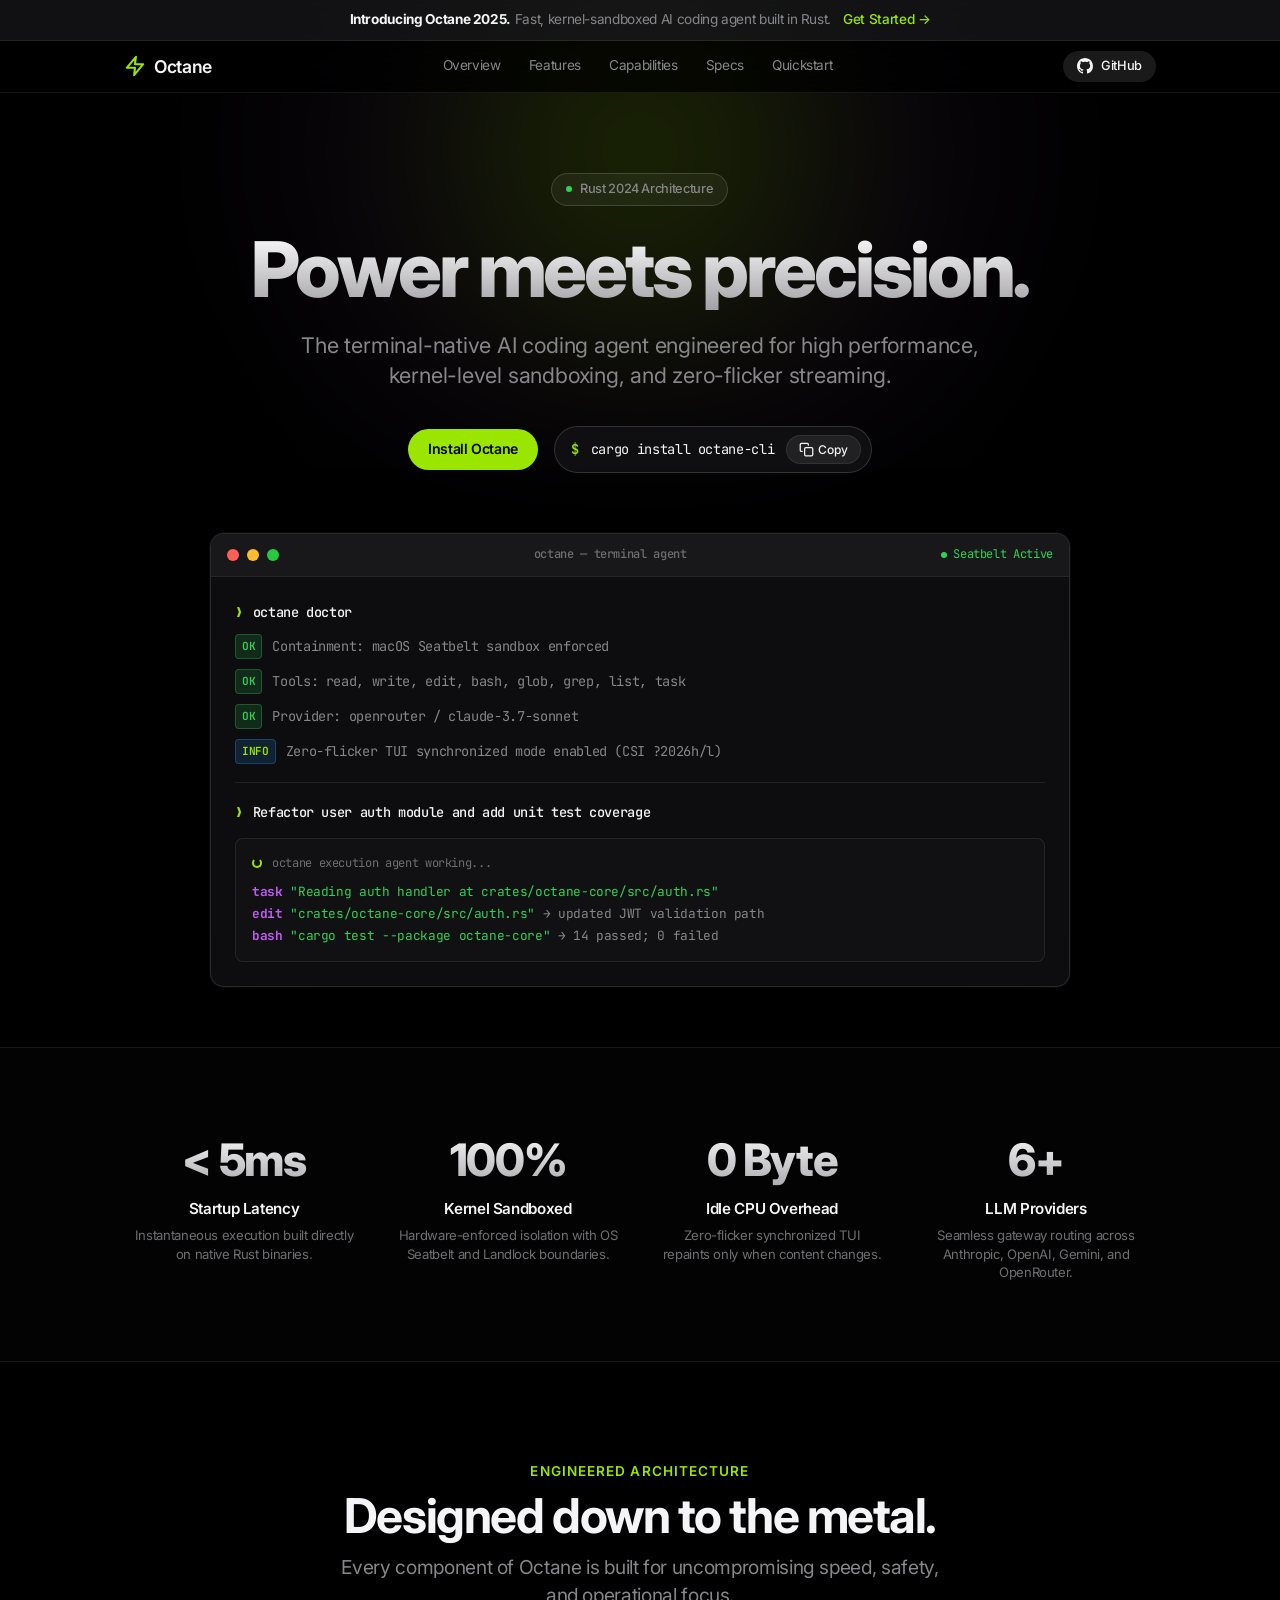
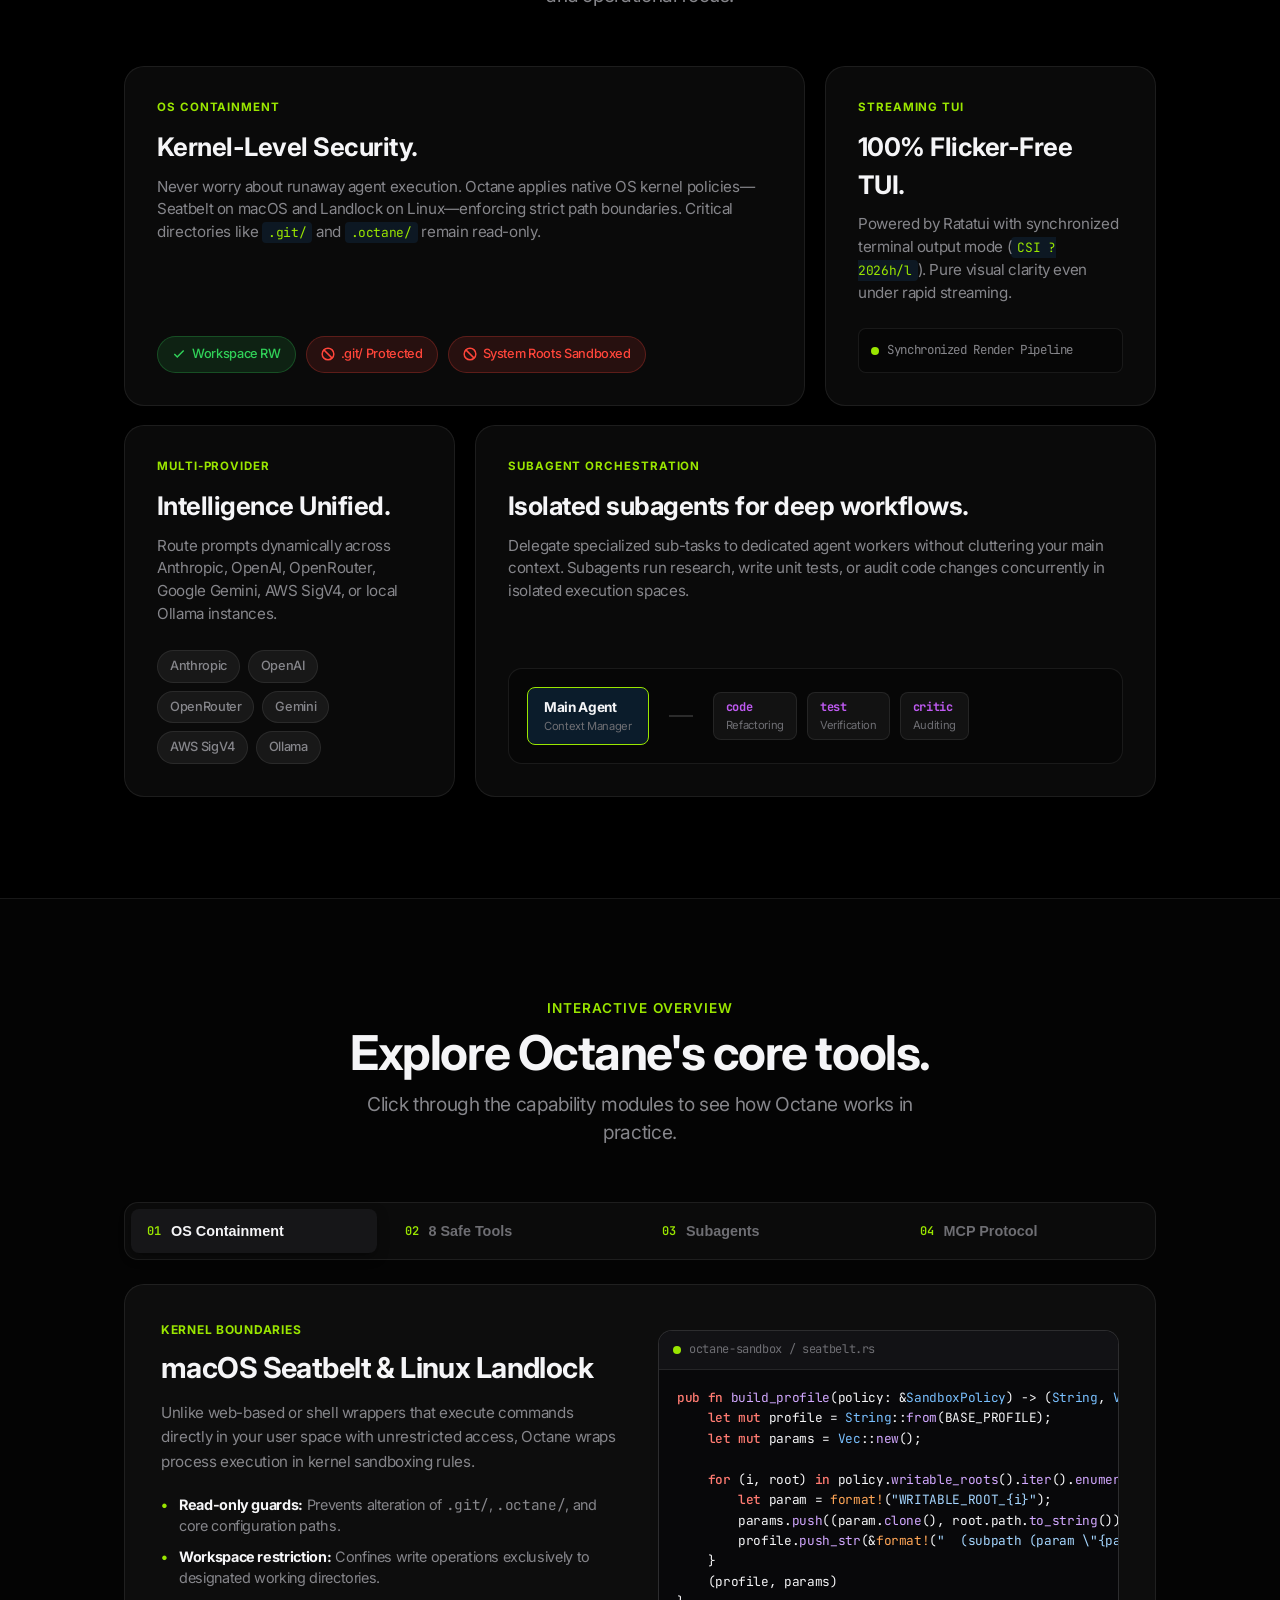
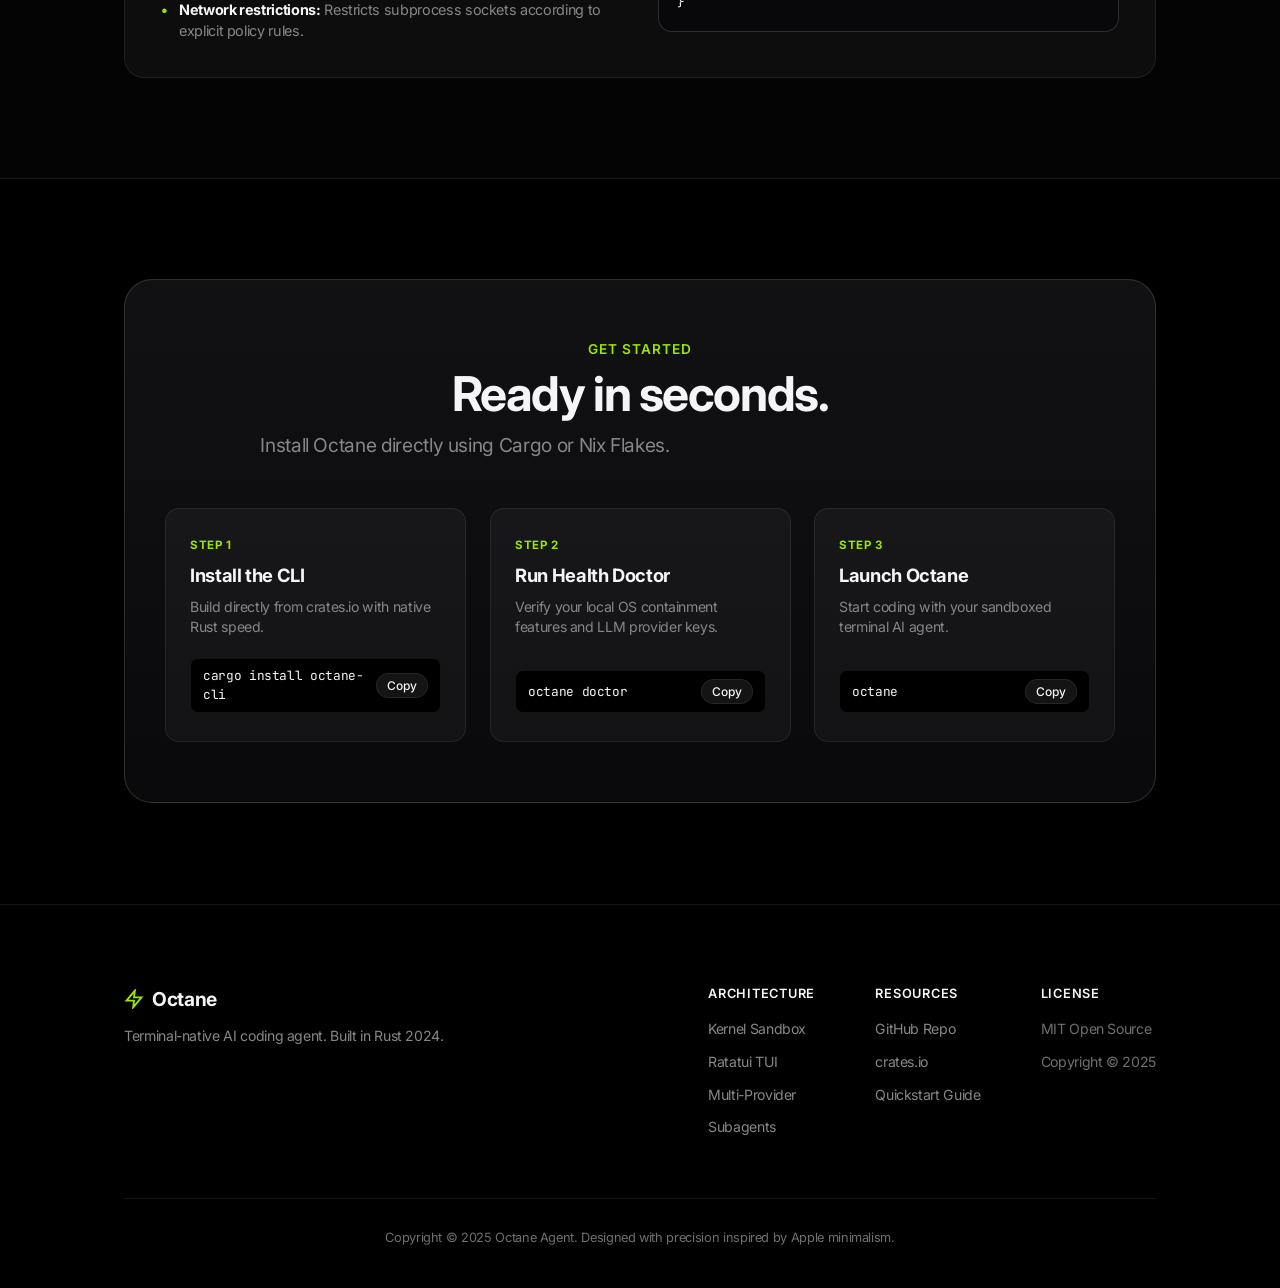
==== commit e0672e3f: "tui: highlight fenced code with syntect You asked for tree-sitter. This uses syntect instead, and th" ====
--- a/website/index.html
+++ b/website/index.html
@@ -312,17 +312,16 @@
                   <span class="code-dot"></span>
                   <span class="code-filename">octane-sandbox / seatbelt.rs</span>
                 </div>
-                <pre class="code-block"><code><span class="ck">pub fn</span> <span class="cf">apply_seatbelt_profile</span>(workspace: &amp;<span class="ct">Path</span>) -&gt; <span class="ct">Result</span>&lt;()&gt; {
-    <span class="ck">let</span> profile = <span class="cm">format!</span>(
-        <span class="cs">r#"(version 1)
-(deny default)
-(allow file-read* (subpath "{}"))
-(allow file-write* (subpath "{}"))
-(deny file-write* (subpath "{}/.git"))"#</span>,
-        workspace.display(), workspace.display(), workspace.display()
-    );
-    <span class="ct">Seatbelt</span>::<span class="cf">enforce</span>(&amp;profile)?;
-    <span class="ct">Ok</span>(())
+                <pre class="code-block"><code><span class="ck">pub fn</span> <span class="cf">build_profile</span>(policy: &amp;<span class="ct">SandboxPolicy</span>) -&gt; (<span class="ct">String</span>, <span class="ct">Vec</span>&lt;(<span class="ct">String</span>, <span class="ct">String</span>)&gt;) {
+    <span class="ck">let mut</span> profile = <span class="ct">String</span>::<span class="cf">from</span>(BASE_PROFILE);
+    <span class="ck">let mut</span> params = <span class="ct">Vec</span>::<span class="cf">new</span>();
+
+    <span class="ck">for</span> (i, root) <span class="ck">in</span> policy.<span class="cf">writable_roots</span>().<span class="cf">iter</span>().<span class="cf">enumerate</span>() {
+        <span class="ck">let</span> param = <span class="cm">format!</span>(<span class="cs">"WRITABLE_ROOT_{i}"</span>);
+        params.<span class="cf">push</span>((param.<span class="cf">clone</span>(), root.path.<span class="cf">to_string</span>()));
+        profile.<span class="cf">push_str</span>(&amp;<span class="cm">format!</span>(<span class="cs">"  (subpath (param \"{param}\"))\n"</span>));
+    }
+    (profile, params)
 }</code></pre>
               </div>
             </div>
--- a/website/styles.css
+++ b/website/styles.css
@@ -13,14 +13,14 @@
   
   --border-light: rgba(255, 255, 255, 0.08);
   --border-medium: rgba(255, 255, 255, 0.15);
-  --border-glow: rgba(0, 113, 227, 0.4);
+  --border-glow: rgba(154, 205, 50, 0.4);
 
   --text-primary: #f5f5f7;
   --text-secondary: #86868b;
   --text-tertiary: #6e6e73;
 
-  --accent-blue: #2997ff;
-  --accent-blue-hover: #0071e3;
+  --accent-blue: #9ae600;
+  --accent-blue-hover: #82c800;
   --accent-green: #30d158;
   --accent-amber: #ffd60a;
   --accent-red: #ff453a;
@@ -73,7 +73,7 @@
   transform: translateX(-50%);
   width: 900px;
   height: 600px;
-  background: radial-gradient(circle, rgba(41, 151, 255, 0.15) 0%, rgba(191, 90, 242, 0.05) 50%, rgba(0, 0, 0, 0) 80%);
+  background: radial-gradient(circle, rgba(154, 230, 0, 0.2) 0%, rgba(191, 90, 242, 0.05) 50%, rgba(0, 0, 0, 0) 80%);
   filter: blur(80px);
   pointer-events: none;
   z-index: 0;
@@ -232,13 +232,14 @@
 
 .btn-primary {
   background-color: var(--accent-blue);
-  color: #ffffff;
+  color: #000000;
+  font-weight: 600;
 }
 
 .btn-primary:hover {
   background-color: var(--accent-blue-hover);
   transform: scale(1.02);
-  box-shadow: 0 4px 20px rgba(0, 113, 227, 0.4);
+  box-shadow: 0 4px 20px rgba(154, 230, 0, 0.4);
 }
 
 .btn-nav {
@@ -407,7 +408,7 @@
 }
 
 .hero-visual-wrapper:hover .mac-window {
-  box-shadow: 0 40px 100px rgba(0, 113, 227, 0.25), 0 0 0 1px rgba(255, 255, 255, 0.15);
+  box-shadow: 0 40px 100px rgba(154, 230, 0, 0.25), 0 0 0 1px rgba(255, 255, 255, 0.15);
 }
 
 .mac-titlebar {
@@ -615,7 +616,7 @@
   background: var(--bg-card-hover);
   border-color: rgba(255, 255, 255, 0.22);
   transform: translateY(-4px) scale(1.01);
-  box-shadow: 0 20px 40px rgba(0, 0, 0, 0.5), 0 0 30px rgba(41, 151, 255, 0.1);
+  box-shadow: 0 20px 40px rgba(0, 0, 0, 0.5), 0 0 30px rgba(154, 230, 0, 0.15);
 }
 
 .bento-card-large {
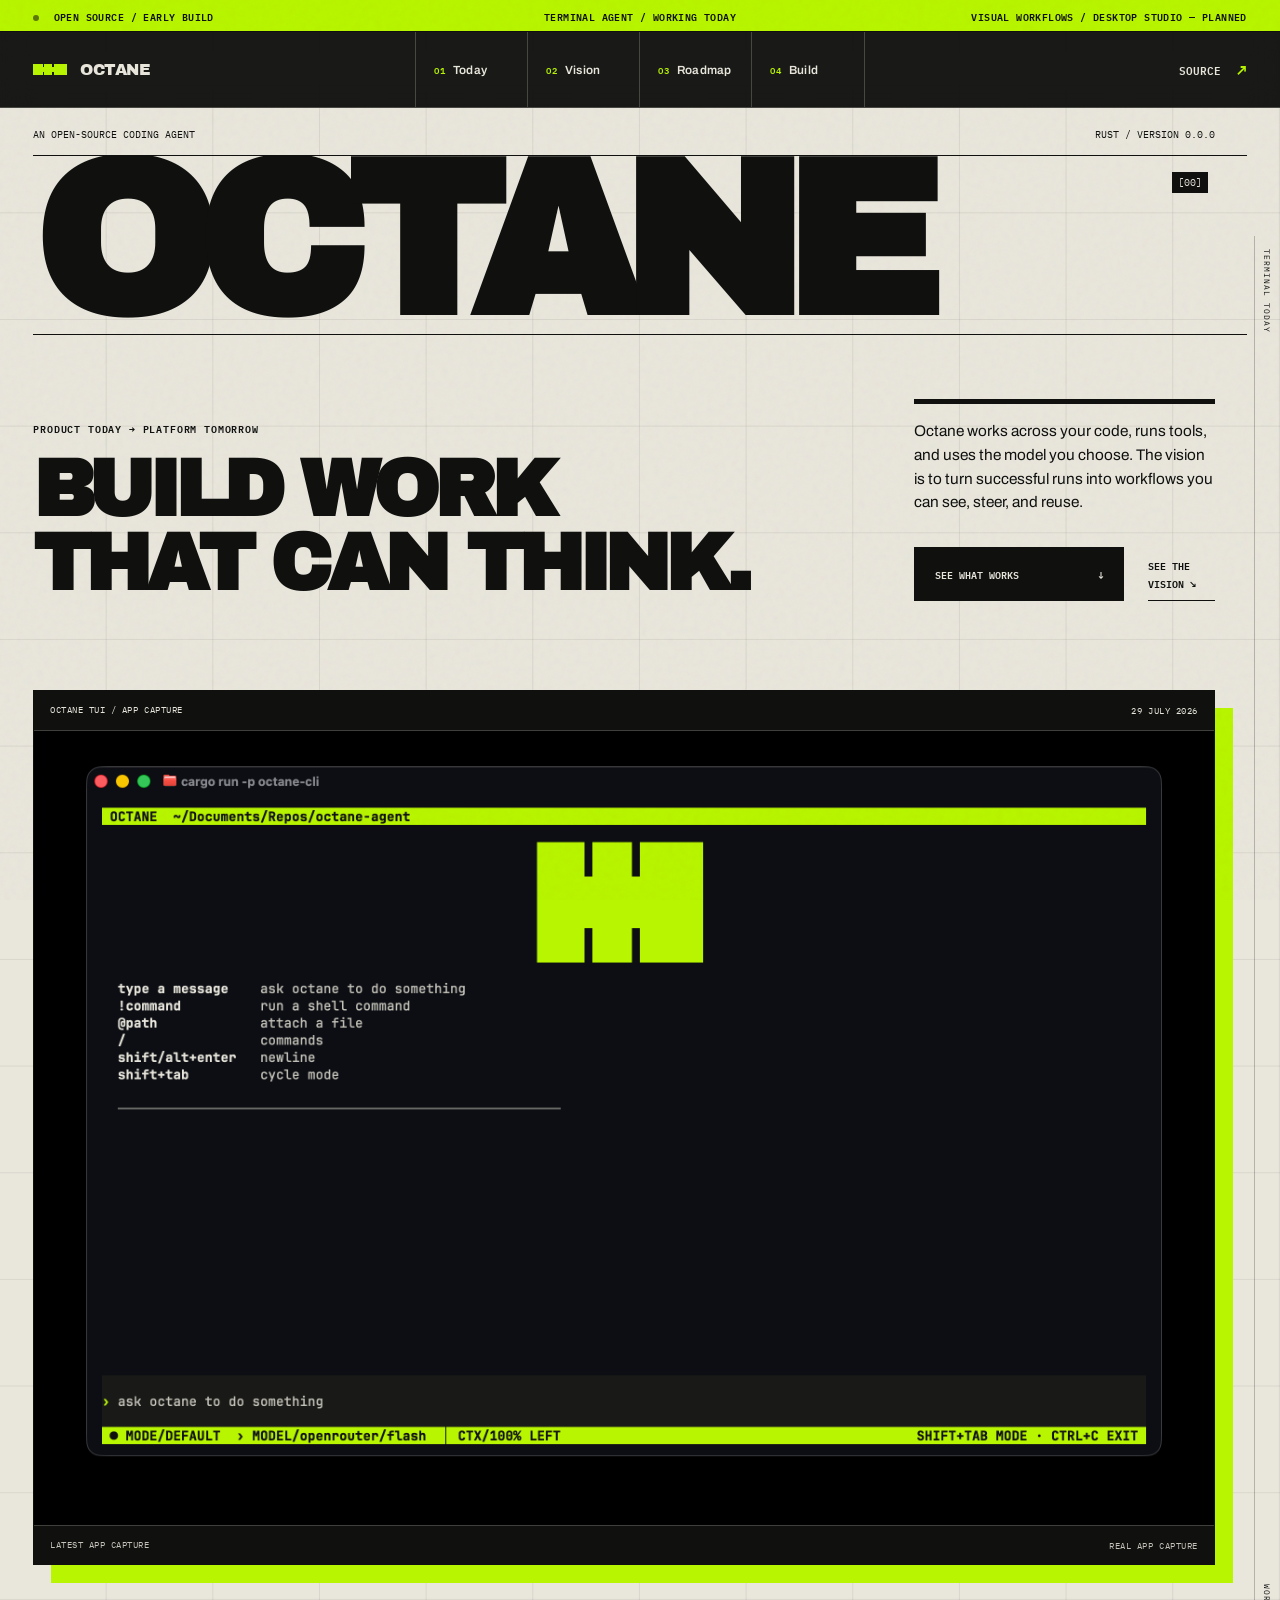
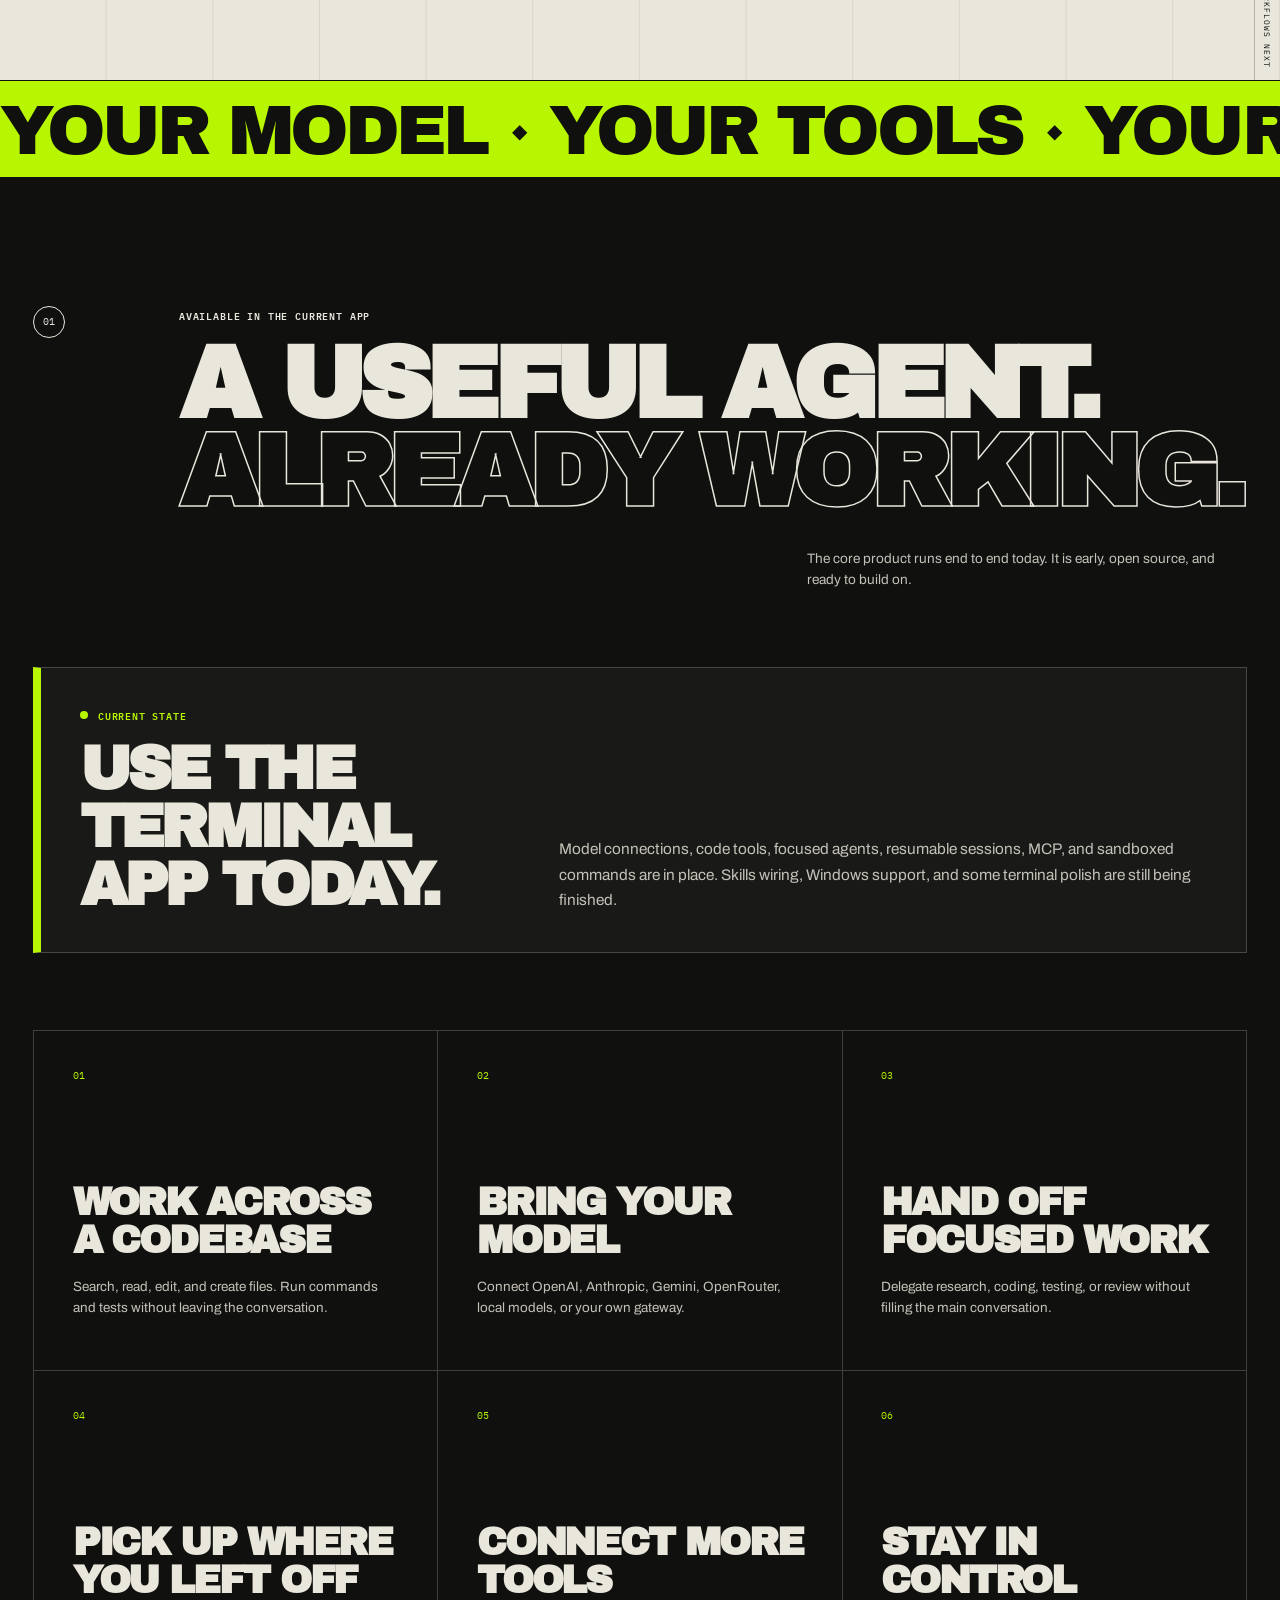
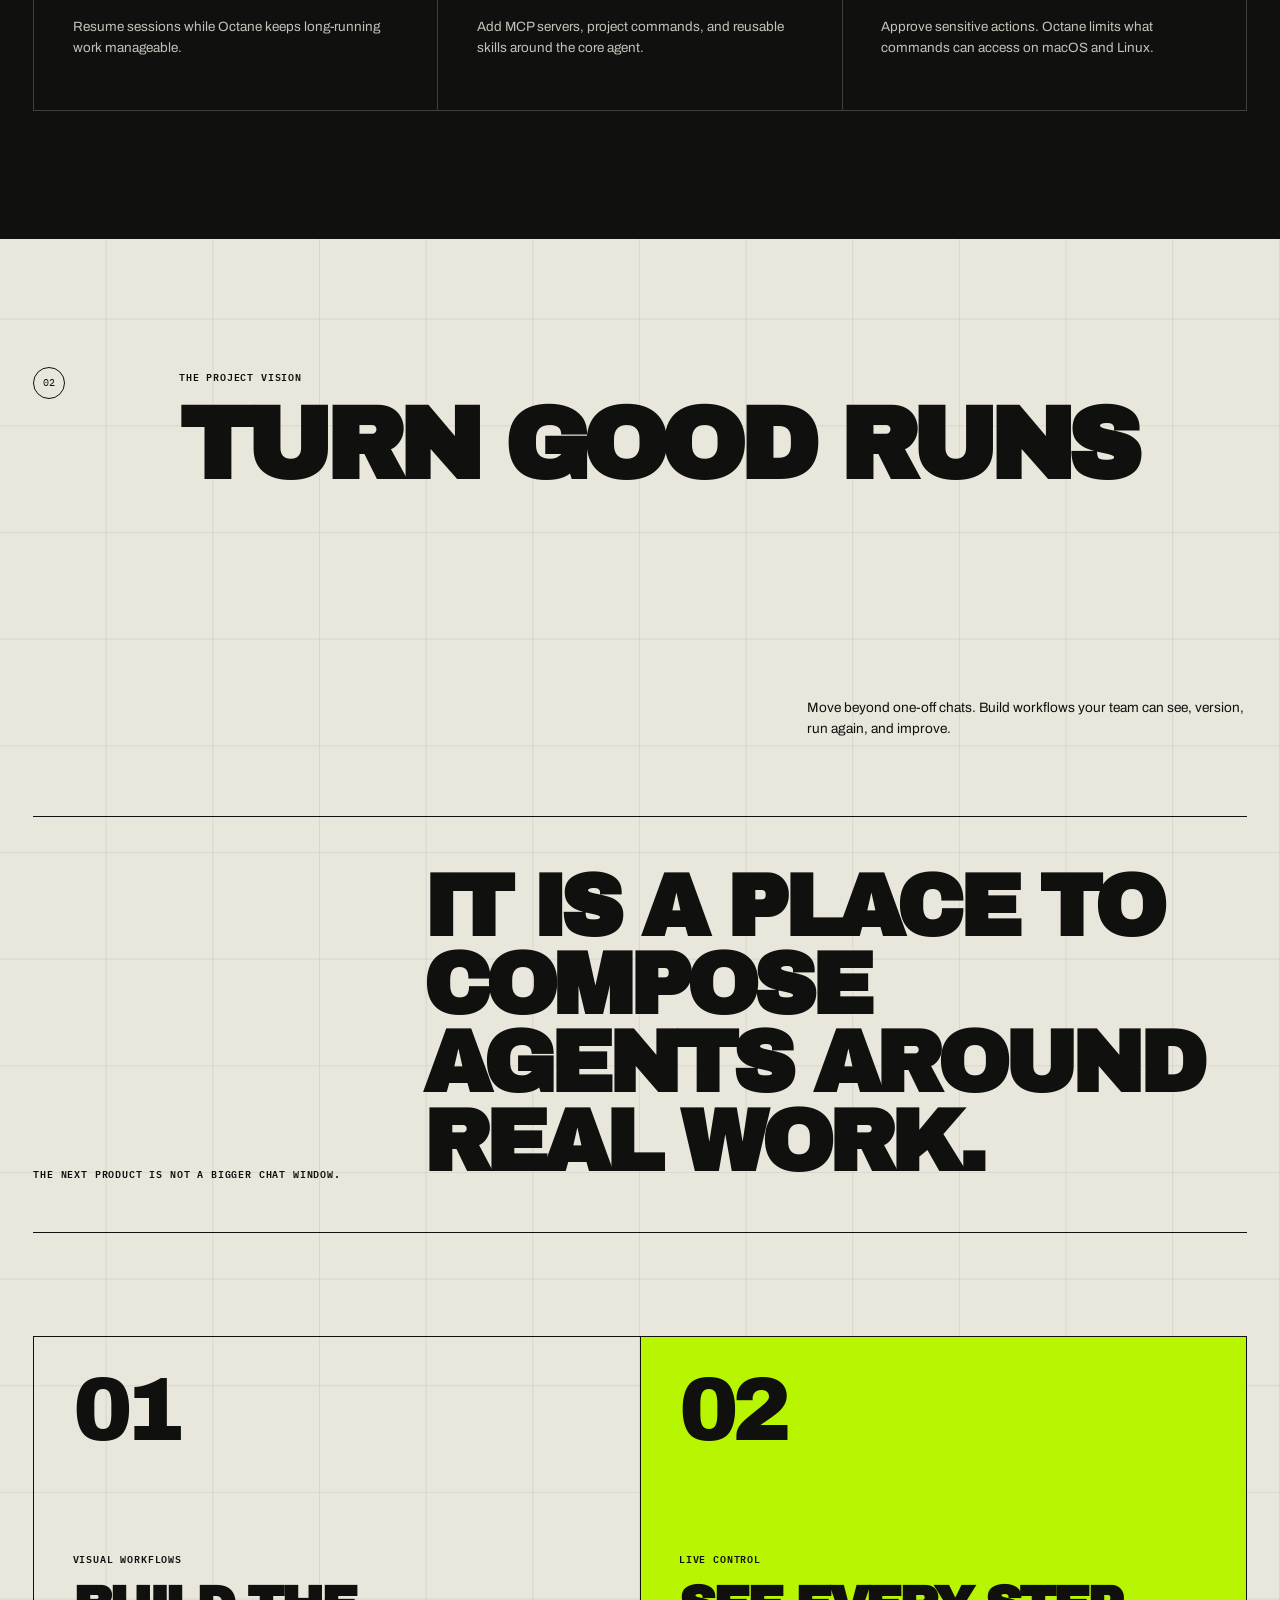
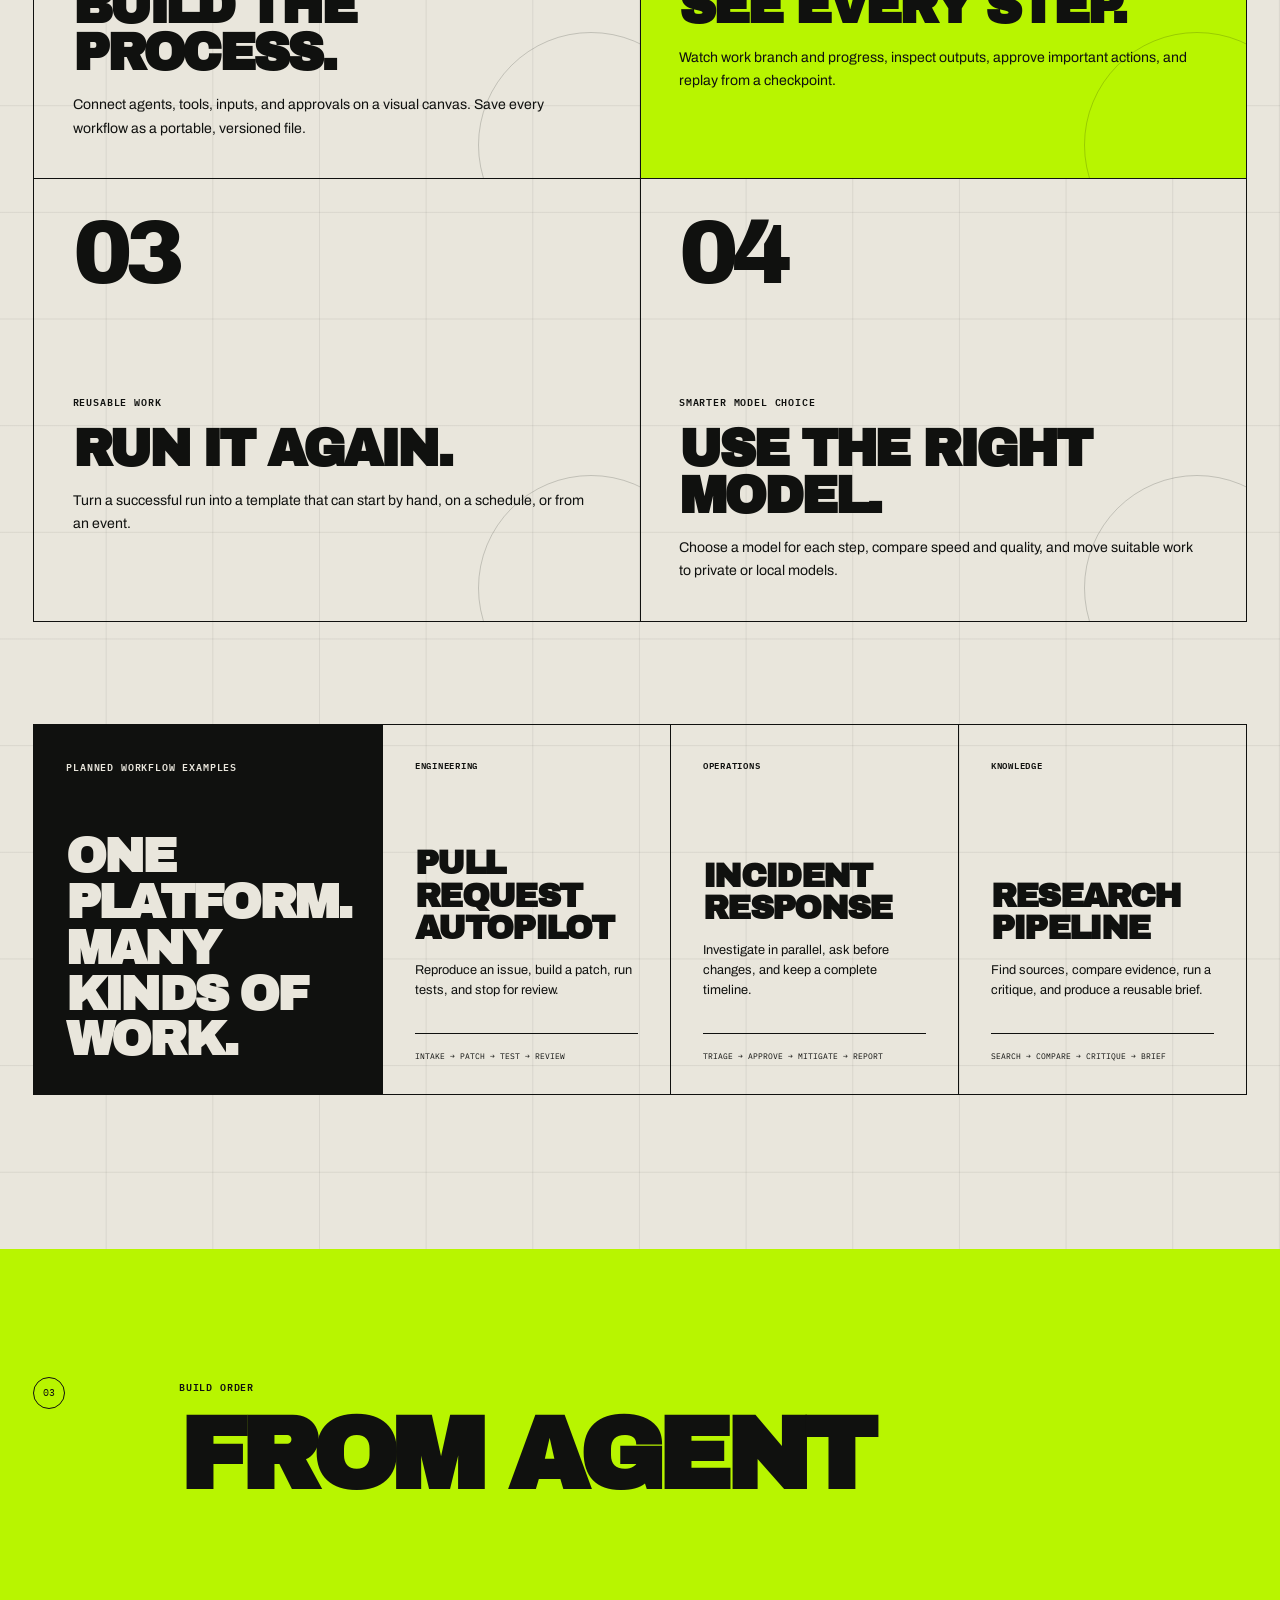
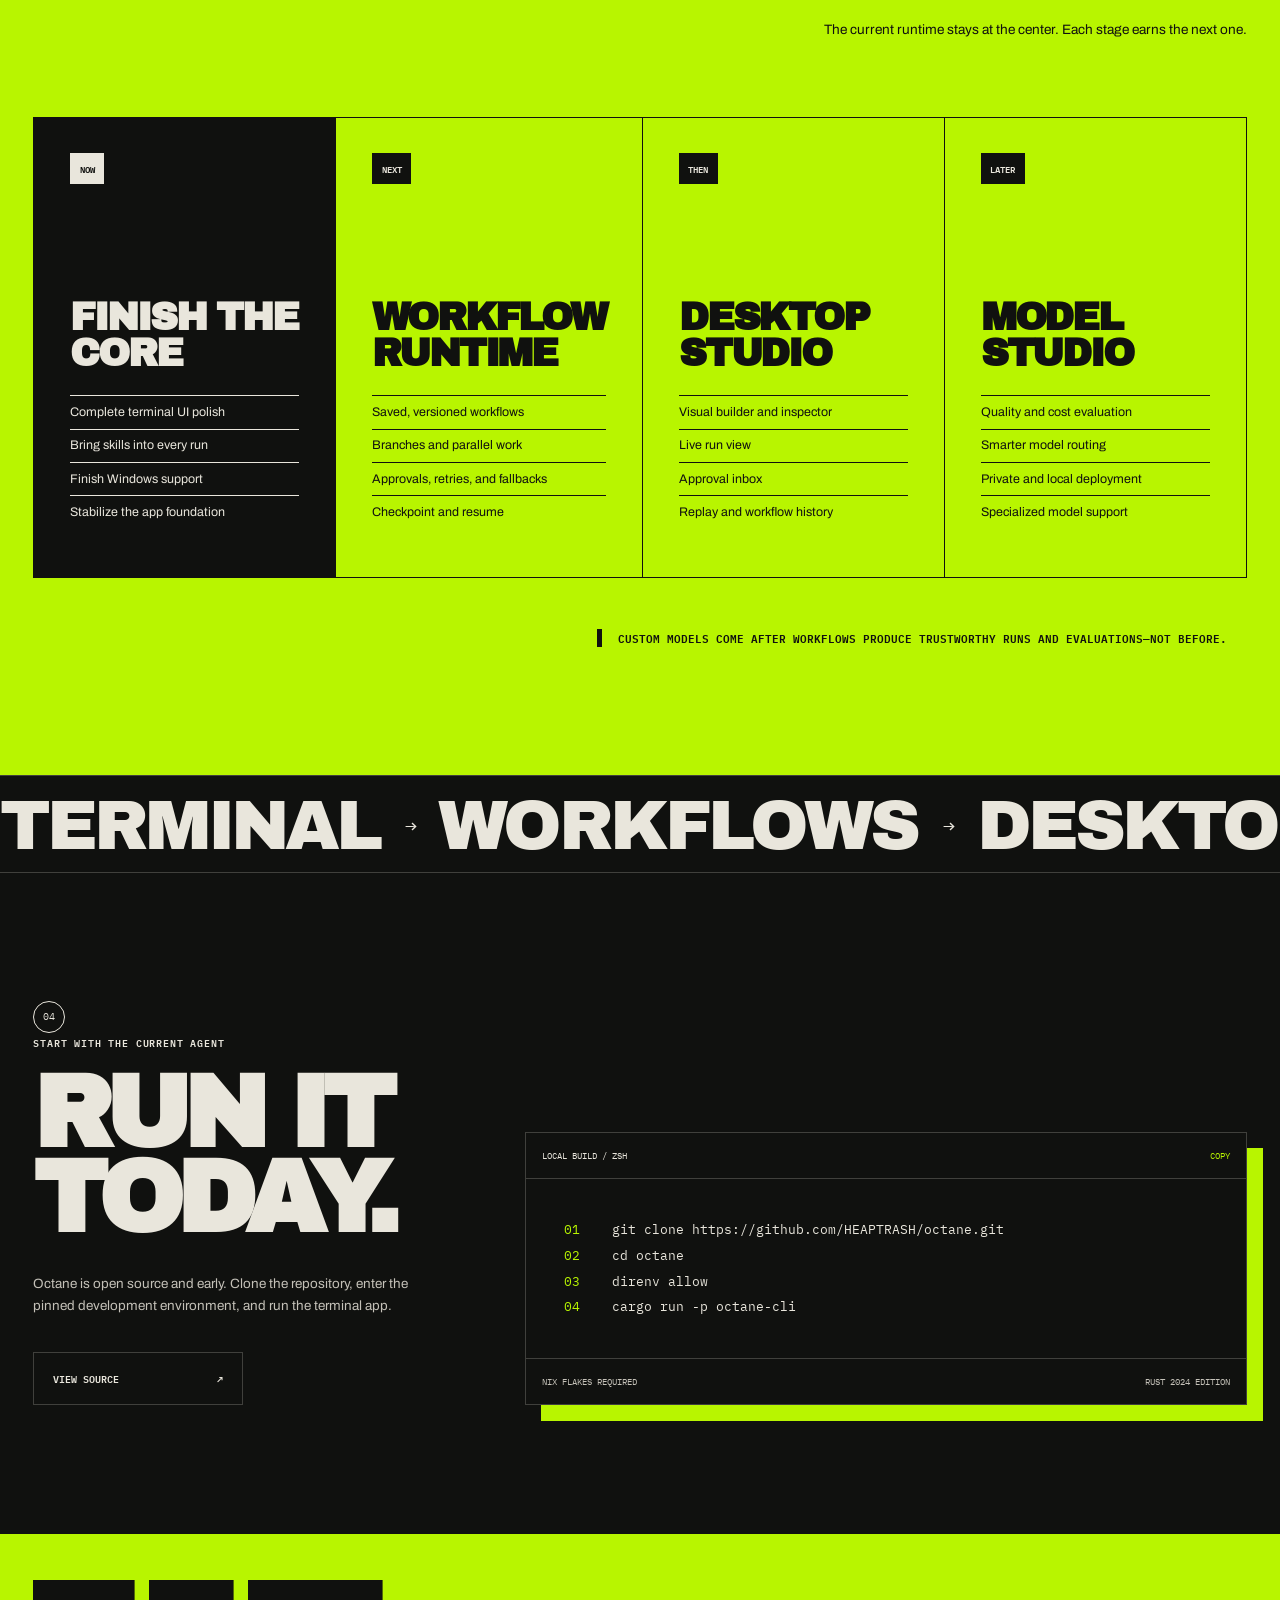
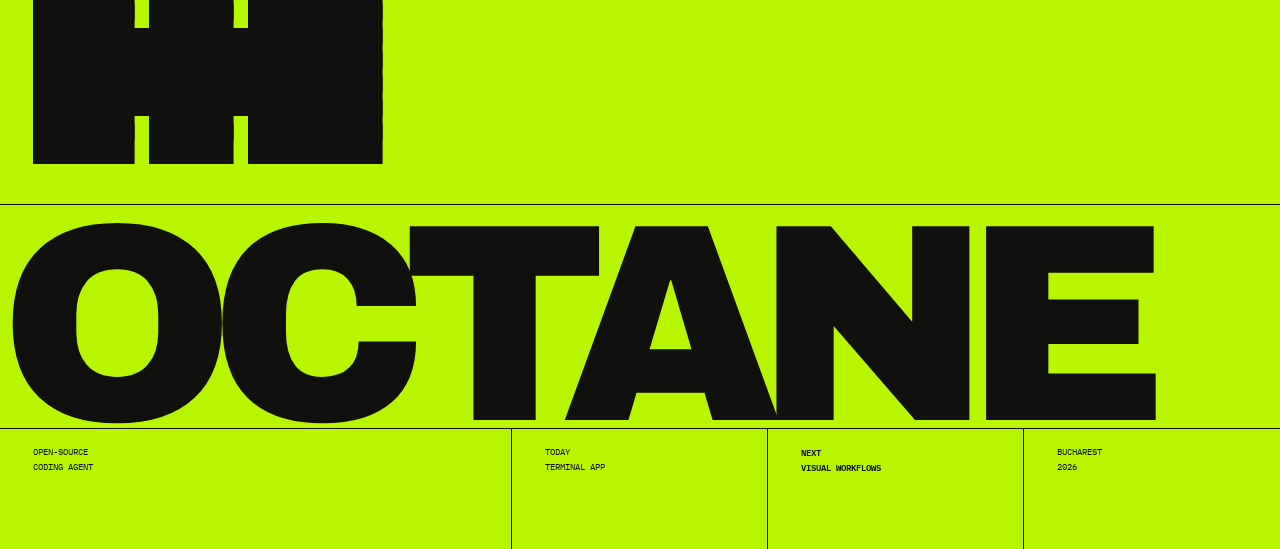
==== commit 99d9e399: "brand: publish the current Octane product vision" ====
--- a/website/index.html
+++ b/website/index.html
@@ -1,522 +1,377 @@
-<!DOCTYPE html>
+<!doctype html>
 <html lang="en">
 <head>
-  <meta charset="UTF-8">
-  <meta name="viewport" content="width=device-width, initial-scale=1.0">
-  <title>Octane — Power meets precision.</title>
-  <meta name="description" content="Octane is a terminal-native AI coding agent engineered in Rust for speed, kernel-level containment, and zero-flicker performance.">
+  <meta charset="utf-8">
+  <meta name="viewport" content="width=device-width, initial-scale=1">
+  <meta name="theme-color" content="#10110f">
+  <meta name="description" content="Octane is an open-source coding agent for the terminal today, with a vision for visual, reusable agent workflows.">
+  <title>OCTANE — Build work that can think</title>
+  <link rel="icon" href="data:image/svg+xml,%3Csvg xmlns='http://www.w3.org/2000/svg' viewBox='0 0 21 21'%3E%3Crect width='21' height='21' fill='%2310110f'/%3E%3Cpath d='M0 0h6v2H0zM7 0h5v2H7zM13 0h8v2h-8zM0 2h21v3H0zM0 5h6v2H0zM7 5h5v2H7zM13 5h8v2h-8z' transform='translate(0 7)' fill='%23b8f500'/%3E%3C/svg%3E">
   <link rel="preconnect" href="https://fonts.googleapis.com">
   <link rel="preconnect" href="https://fonts.gstatic.com" crossorigin>
-  <link href="https://fonts.googleapis.com/css2?family=Inter:wght@300;400;500;600;700;800&family=JetBrains+Mono:wght@400;500;600&display=swap" rel="stylesheet">
+  <link href="https://fonts.googleapis.com/css2?family=Archivo+Black&amp;family=Archivo:wght@400;500;600;700&amp;family=IBM+Plex+Mono:wght@400;500;600&amp;display=swap" rel="stylesheet">
   <link rel="stylesheet" href="styles.css">
 </head>
-<body>
-
-  <!-- Top Announcement Bar -->
-  <div class="announcement-bar">
-    <div class="container announcement-content">
-      <span><strong>Introducing Octane 2025.</strong> Fast, kernel-sandboxed AI coding agent built in Rust.</span>
-      <a href="#quickstart" class="announcement-link">Get Started &rarr;</a>
+<body id="top">
+  <a class="skip-link" href="#main">Skip to content</a>
+  <div class="grain" aria-hidden="true"></div>
+
+  <div class="signal-bar">
+    <p>
+      <span class="signal-pulse" aria-hidden="true"></span>
+      OPEN SOURCE / EARLY BUILD
+    </p>
+    <p>TERMINAL AGENT / WORKING TODAY</p>
+    <p class="signal-wide">VISUAL WORKFLOWS / DESKTOP STUDIO — PLANNED</p>
+  </div>
+
+  <header class="site-header">
+    <a class="brand" href="#top" aria-label="Octane, back to top">
+      <svg viewBox="0 0 21 7" shape-rendering="crispEdges" aria-hidden="true">
+        <path d="M0 0h6v2H0zM7 0h5v2H7zM13 0h8v2h-8zM0 2h21v3H0zM0 5h6v2H0zM7 5h5v2H7zM13 5h8v2h-8z"/>
+      </svg>
+      <span>OCTANE</span>
+    </a>
+
+    <button class="menu-button" type="button" aria-controls="site-nav" aria-expanded="false">
+      <span>MENU</span>
+      <span class="menu-icon" aria-hidden="true"></span>
+    </button>
+
+    <nav id="site-nav" class="site-nav" aria-label="Primary navigation">
+      <a href="#features"><span>01</span> Today</a>
+      <a href="#vision"><span>02</span> Vision</a>
+      <a href="#roadmap"><span>03</span> Roadmap</a>
+      <a href="#build"><span>04</span> Build</a>
+    </nav>
+
+    <a class="header-link magnetic" href="https://github.com/HEAPTRASH/octane" target="_blank" rel="noreferrer">
+      SOURCE
+      <span aria-hidden="true">↗</span>
+    </a>
+  </header>
+
+  <main id="main">
+    <section class="hero">
+      <div class="hero-rail" aria-hidden="true">
+        <span>TERMINAL TODAY</span>
+        <span>WORKFLOWS NEXT</span>
+      </div>
+
+      <div class="hero-topline reveal">
+        <p>AN OPEN-SOURCE CODING AGENT</p>
+        <p>RUST / VERSION 0.0.0</p>
+      </div>
+
+      <div class="hero-word-wrap" aria-label="Octane">
+        <h1 class="hero-word" data-drift="0.10">OCTANE</h1>
+        <span class="hero-index">[00]</span>
+      </div>
+
+      <div class="hero-grid">
+        <div class="hero-statement reveal">
+          <p class="eyebrow">PRODUCT TODAY → PLATFORM TOMORROW</p>
+          <h2>Build work<br>that can think.</h2>
+        </div>
+
+        <div class="hero-copy reveal delay-1">
+          <p>
+            Octane works across your code, runs tools, and uses the model you choose.
+            The vision is to turn successful runs into workflows you can see, steer, and reuse.
+          </p>
+          <div class="hero-actions">
+            <a class="button button-solid magnetic" href="#features">
+              SEE WHAT WORKS <span aria-hidden="true">↓</span>
+            </a>
+            <a class="text-link" href="#vision">SEE THE VISION <span aria-hidden="true">↘</span></a>
+          </div>
+        </div>
+      </div>
+
+      <figure class="product-shot reveal delay-2" data-tilt>
+        <div class="shot-topline">
+          <span>OCTANE TUI / APP CAPTURE</span>
+          <span>29 JULY 2026</span>
+        </div>
+        <div class="shot-viewport">
+          <img
+            src="assets/octane-tui.png"
+            width="2536"
+            height="1708"
+            alt="The current Octane terminal application with its snake mark, command hints, composer, model, mode, and context status."
+          >
+          <span class="scanline" aria-hidden="true"></span>
+        </div>
+        <figcaption>
+          <span>LATEST APP CAPTURE</span>
+          <span>REAL APP CAPTURE</span>
+        </figcaption>
+      </figure>
+    </section>
+
+    <div class="marquee marquee-acid" aria-label="Project direction">
+      <div class="marquee-track">
+        <div class="marquee-set">
+          <span>YOUR MODEL</span><i>◆</i>
+          <span>YOUR TOOLS</span><i>◆</i>
+          <span>YOUR WORKFLOW</span><i>◆</i>
+          <span>YOUR CONTROL</span><i>◆</i>
+        </div>
+        <div class="marquee-set" aria-hidden="true">
+          <span>YOUR MODEL</span><i>◆</i>
+          <span>YOUR TOOLS</span><i>◆</i>
+          <span>YOUR WORKFLOW</span><i>◆</i>
+          <span>YOUR CONTROL</span><i>◆</i>
+        </div>
+      </div>
     </div>
-  </div>
-
-  <!-- Navigation -->
-  <header class="navbar" id="navbar">
-    <div class="container nav-container">
-      <a href="#" class="nav-brand">
-        <svg class="brand-icon" viewBox="0 0 24 24" width="22" height="22" fill="none" stroke="currentColor" stroke-width="2.2" stroke-linecap="round" stroke-linejoin="round">
-          <polygon points="13 2 3 14 12 14 11 22 21 10 12 10 13 2"></polygon>
-        </svg>
-        <span class="brand-name">Octane</span>
-      </a>
-
-      <nav class="nav-links">
-        <a href="#overview">Overview</a>
-        <a href="#features">Features</a>
-        <a href="#interactive">Capabilities</a>
-        <a href="#specs">Specs</a>
-        <a href="#quickstart">Quickstart</a>
-      </nav>
-
-      <div class="nav-cta">
-        <a href="https://github.com/raymond/octane-agent" target="_blank" rel="noopener" class="btn btn-nav">
-          <svg viewBox="0 0 24 24" width="16" height="16" fill="currentColor">
-            <path d="M12 0C5.37 0 0 5.37 0 12c0 5.31 3.435 9.795 8.205 11.385.6.105.825-.255.825-.57 0-.285-.015-1.23-.015-2.235-3.015.555-3.795-.735-4.035-1.41-.135-.345-.72-1.41-1.23-1.695-.42-.225-1.02-.78-.015-.795.945-.015 1.62.87 1.845 1.23 1.08 1.815 2.805 1.305 3.495.99.105-.78.42-1.305.765-1.605-2.67-.3-5.46-1.335-5.46-5.925 0-1.305.465-2.385 1.23-3.225-.12-.3-.54-1.53.12-3.18 0 0 1.005-.315 3.3 1.23.96-.27 1.98-.405 3-.405s2.04.135 3 .405c2.295-1.56 3.3-1.23 3.3-1.23.66 1.65.24 2.88.12 3.18.765.84 1.23 1.905 1.23 3.225 0 4.605-2.805 5.625-5.475 5.925.435.375.81 1.095.81 2.22 0 1.605-.015 2.895-.015 3.3 0 .315.225.69.825.57A12.02 12.02 0 0024 12c0-6.63-5.37-12-12-12z"/>
-          </svg>
-          <span>GitHub</span>
+
+    <section id="features" class="section system-section">
+      <header class="section-heading section-heading-light reveal">
+        <span class="section-number">01</span>
+        <p class="eyebrow">AVAILABLE IN THE CURRENT APP</p>
+        <h2>A useful agent.<br><span>Already working.</span></h2>
+        <p class="heading-note">
+          The core product runs end to end today. It is early, open source, and ready to build on.
+        </p>
+      </header>
+
+      <div class="current-summary reveal">
+        <div>
+          <p class="summary-label"><span aria-hidden="true"></span>CURRENT STATE</p>
+          <h3>Use the terminal app today.</h3>
+        </div>
+        <p>
+          Model connections, code tools, focused agents, resumable sessions, MCP, and
+          sandboxed commands are in place. Skills wiring, Windows support, and some
+          terminal polish are still being finished.
+        </p>
+      </div>
+
+      <div class="feature-grid">
+        <article class="feature-card reveal">
+          <span>01</span>
+          <h3>Work across a codebase</h3>
+          <p>Search, read, edit, and create files. Run commands and tests without leaving the conversation.</p>
+        </article>
+        <article class="feature-card reveal delay-1">
+          <span>02</span>
+          <h3>Bring your model</h3>
+          <p>Connect OpenAI, Anthropic, Gemini, OpenRouter, local models, or your own gateway.</p>
+        </article>
+        <article class="feature-card reveal delay-2">
+          <span>03</span>
+          <h3>Hand off focused work</h3>
+          <p>Delegate research, coding, testing, or review without filling the main conversation.</p>
+        </article>
+        <article class="feature-card reveal">
+          <span>04</span>
+          <h3>Pick up where you left off</h3>
+          <p>Resume sessions while Octane keeps long-running work manageable.</p>
+        </article>
+        <article class="feature-card reveal delay-1">
+          <span>05</span>
+          <h3>Connect more tools</h3>
+          <p>Add MCP servers, project commands, and reusable skills around the core agent.</p>
+        </article>
+        <article class="feature-card reveal delay-2">
+          <span>06</span>
+          <h3>Stay in control</h3>
+          <p>Approve sensitive actions. Octane limits what commands can access on macOS and Linux.</p>
+        </article>
+      </div>
+    </section>
+
+    <section id="vision" class="section vision-section">
+      <header class="section-heading reveal">
+        <span class="section-number">02</span>
+        <p class="eyebrow">THE PROJECT VISION</p>
+        <h2>Turn good runs<br><span>into repeatable work.</span></h2>
+        <p class="heading-note">
+          Move beyond one-off chats. Build workflows your team can see, version, run again, and improve.
+        </p>
+      </header>
+
+      <div class="vision-statement reveal">
+        <p>THE NEXT PRODUCT IS NOT A BIGGER CHAT WINDOW.</p>
+        <h3>It is a place to compose agents around real work.</h3>
+      </div>
+
+      <div class="future-grid">
+        <article class="future-card reveal">
+          <span class="future-number">01</span>
+          <p class="eyebrow">VISUAL WORKFLOWS</p>
+          <h3>Build the process.</h3>
+          <p>Connect agents, tools, inputs, and approvals on a visual canvas. Save every workflow as a portable, versioned file.</p>
+        </article>
+        <article class="future-card future-card-acid reveal delay-1">
+          <span class="future-number">02</span>
+          <p class="eyebrow">LIVE CONTROL</p>
+          <h3>See every step.</h3>
+          <p>Watch work branch and progress, inspect outputs, approve important actions, and replay from a checkpoint.</p>
+        </article>
+        <article class="future-card reveal delay-2">
+          <span class="future-number">03</span>
+          <p class="eyebrow">REUSABLE WORK</p>
+          <h3>Run it again.</h3>
+          <p>Turn a successful run into a template that can start by hand, on a schedule, or from an event.</p>
+        </article>
+        <article class="future-card reveal">
+          <span class="future-number">04</span>
+          <p class="eyebrow">SMARTER MODEL CHOICE</p>
+          <h3>Use the right model.</h3>
+          <p>Choose a model for each step, compare speed and quality, and move suitable work to private or local models.</p>
+        </article>
+      </div>
+
+      <div class="workflow-showcase">
+        <div class="workflow-heading reveal">
+          <p class="eyebrow">PLANNED WORKFLOW EXAMPLES</p>
+          <h3>One platform.<br>Many kinds of work.</h3>
+        </div>
+        <article class="workflow-card reveal">
+          <span>ENGINEERING</span>
+          <h4>Pull request autopilot</h4>
+          <p>Reproduce an issue, build a patch, run tests, and stop for review.</p>
+          <div>INTAKE → PATCH → TEST → REVIEW</div>
+        </article>
+        <article class="workflow-card reveal delay-1">
+          <span>OPERATIONS</span>
+          <h4>Incident response</h4>
+          <p>Investigate in parallel, ask before changes, and keep a complete timeline.</p>
+          <div>TRIAGE → APPROVE → MITIGATE → REPORT</div>
+        </article>
+        <article class="workflow-card reveal delay-2">
+          <span>KNOWLEDGE</span>
+          <h4>Research pipeline</h4>
+          <p>Find sources, compare evidence, run a critique, and produce a reusable brief.</p>
+          <div>SEARCH → COMPARE → CRITIQUE → BRIEF</div>
+        </article>
+      </div>
+    </section>
+
+    <section id="roadmap" class="section roadmap-section">
+      <header class="section-heading reveal">
+        <span class="section-number">03</span>
+        <p class="eyebrow">BUILD ORDER</p>
+        <h2>From agent<br><span>to platform.</span></h2>
+        <p class="heading-note">
+          The current runtime stays at the center. Each stage earns the next one.
+        </p>
+      </header>
+
+      <div class="roadmap-grid">
+        <article class="roadmap-card roadmap-now reveal">
+          <span class="roadmap-phase">NOW</span>
+          <h3>Finish the core</h3>
+          <ul>
+            <li>Complete terminal UI polish</li>
+            <li>Bring skills into every run</li>
+            <li>Finish Windows support</li>
+            <li>Stabilize the app foundation</li>
+          </ul>
+        </article>
+        <article class="roadmap-card reveal delay-1">
+          <span class="roadmap-phase">NEXT</span>
+          <h3>Workflow runtime</h3>
+          <ul>
+            <li>Saved, versioned workflows</li>
+            <li>Branches and parallel work</li>
+            <li>Approvals, retries, and fallbacks</li>
+            <li>Checkpoint and resume</li>
+          </ul>
+        </article>
+        <article class="roadmap-card reveal delay-2">
+          <span class="roadmap-phase">THEN</span>
+          <h3>Desktop Studio</h3>
+          <ul>
+            <li>Visual builder and inspector</li>
+            <li>Live run view</li>
+            <li>Approval inbox</li>
+            <li>Replay and workflow history</li>
+          </ul>
+        </article>
+        <article class="roadmap-card reveal delay-3">
+          <span class="roadmap-phase">LATER</span>
+          <h3>Model Studio</h3>
+          <ul>
+            <li>Quality and cost evaluation</li>
+            <li>Smarter model routing</li>
+            <li>Private and local deployment</li>
+            <li>Specialized model support</li>
+          </ul>
+        </article>
+      </div>
+
+      <p class="roadmap-note reveal">
+        Custom models come after workflows produce trustworthy runs and evaluations—not before.
+      </p>
+    </section>
+
+    <div class="marquee marquee-dark" aria-label="Octane product path">
+      <div class="marquee-track marquee-reverse">
+        <div class="marquee-set">
+          <span>TERMINAL</span><i>→</i>
+          <span>WORKFLOWS</span><i>→</i>
+          <span>DESKTOP</span><i>→</i>
+          <span>MODEL STUDIO</span><i>→</i>
+        </div>
+        <div class="marquee-set" aria-hidden="true">
+          <span>TERMINAL</span><i>→</i>
+          <span>WORKFLOWS</span><i>→</i>
+          <span>DESKTOP</span><i>→</i>
+          <span>MODEL STUDIO</span><i>→</i>
+        </div>
+      </div>
+    </div>
+
+    <section id="build" class="section build-section">
+      <div class="build-copy reveal">
+        <span class="section-number">04</span>
+        <p class="eyebrow">START WITH THE CURRENT AGENT</p>
+        <h2>Run it<br>today.</h2>
+        <p>
+          Octane is open source and early. Clone the repository, enter the pinned
+          development environment, and run the terminal app.
+        </p>
+        <a class="button button-outline magnetic" href="https://github.com/HEAPTRASH/octane" target="_blank" rel="noreferrer">
+          VIEW SOURCE <span aria-hidden="true">↗</span>
         </a>
       </div>
-    </div>
-  </header>
-
-  <!-- Hero Section -->
-  <section id="overview" class="hero-section">
-    <div class="container hero-container">
-      <div class="hero-badge reveal-on-scroll">
-        <span class="badge-dot"></span> Rust 2024 Architecture
-      </div>
-
-      <h1 class="hero-headline reveal-on-scroll stagger-1">
-        Power meets precision.
-      </h1>
-
-      <p class="hero-subheadline reveal-on-scroll stagger-2">
-        The terminal-native AI coding agent engineered for high performance, kernel-level sandboxing, and zero-flicker streaming.
-      </p>
-
-      <div class="hero-actions reveal-on-scroll stagger-2">
-        <a href="#quickstart" class="btn btn-primary">Install Octane</a>
-        <div class="command-pill">
-          <span class="pill-prompt">$</span>
-          <code class="pill-code">cargo install octane-cli</code>
-          <button class="copy-btn" data-copy="cargo install octane-cli" title="Copy command">
-            <svg class="copy-icon" viewBox="0 0 24 24" width="15" height="15" fill="none" stroke="currentColor" stroke-width="2" stroke-linecap="round" stroke-linejoin="round">
-              <rect x="9" y="9" width="13" height="13" rx="2" ry="2"></rect>
-              <path d="M5 15H4a2 2 0 0 1-2-2V4a2 2 0 0 1 2-2h9a2 2 0 0 1 2 2v1"></path>
-            </svg>
-            <span class="copy-label">Copy</span>
+
+      <div class="command-panel reveal delay-1">
+        <div class="command-panel-head">
+          <span>LOCAL BUILD / ZSH</span>
+          <button class="copy-button" type="button" data-copy="git clone https://github.com/HEAPTRASH/octane.git&#10;cd octane&#10;direnv allow&#10;cargo run -p octane-cli">
+            COPY
           </button>
         </div>
-      </div>
-
-      <!-- Hero Visual / Mockup -->
-      <div class="hero-visual-wrapper reveal-on-scroll stagger-3">
-        <div class="mac-window">
-          <div class="mac-titlebar">
-            <div class="mac-controls">
-              <span class="mac-dot mac-close"></span>
-              <span class="mac-dot mac-minimize"></span>
-              <span class="mac-dot mac-maximize"></span>
-            </div>
-            <div class="mac-title">octane — terminal agent</div>
-            <div class="mac-status">
-              <span class="status-indicator"></span> Seatbelt Active
-            </div>
-          </div>
-          <div class="mac-content">
-            <div class="term-line prompt-line">
-              <span class="term-prompt">❯</span> <span class="term-cmd">octane doctor</span>
-            </div>
-            <div class="term-line success-line">
-              <span class="term-tag tag-pass">OK</span>
-              <span class="term-text">Containment: macOS Seatbelt sandbox enforced</span>
-            </div>
-            <div class="term-line success-line">
-              <span class="term-tag tag-pass">OK</span>
-              <span class="term-text">Tools: read, write, edit, bash, glob, grep, list, task</span>
-            </div>
-            <div class="term-line success-line">
-              <span class="term-tag tag-pass">OK</span>
-              <span class="term-text">Provider: openrouter / claude-3.7-sonnet</span>
-            </div>
-            <div class="term-line info-line">
-              <span class="term-tag tag-info">INFO</span>
-              <span class="term-text">Zero-flicker TUI synchronized mode enabled (CSI ?2026h/l)</span>
-            </div>
-            <div class="term-divider"></div>
-            <div class="term-line prompt-line">
-              <span class="term-prompt">❯</span> <span class="term-cmd">Refactor user auth module and add unit test coverage</span>
-            </div>
-            <div class="term-streaming-box">
-              <div class="stream-header">
-                <span class="stream-spinner"></span>
-                <span>octane execution agent working...</span>
-              </div>
-              <div class="stream-body">
-                <span class="code-keyword">task</span> <span class="code-str">"Reading auth handler at crates/octane-core/src/auth.rs"</span><br>
-                <span class="code-keyword">edit</span> <span class="code-str">"crates/octane-core/src/auth.rs"</span> &rarr; updated JWT validation path<br>
-                <span class="code-keyword">bash</span> <span class="code-str">"cargo test --package octane-core"</span> &rarr; 14 passed; 0 failed
-              </div>
-            </div>
-          </div>
-        </div>
-      </div>
-    </div>
-  </section>
-
-  <!-- Key Highlight Stats -->
-  <section id="specs" class="specs-section">
-    <div class="container">
-      <div class="specs-grid">
-        <div class="spec-card reveal-on-scroll stagger-1">
-          <div class="spec-value">&lt; 5ms</div>
-          <div class="spec-label">Startup Latency</div>
-          <div class="spec-desc">Instantaneous execution built directly on native Rust binaries.</div>
-        </div>
-        <div class="spec-card reveal-on-scroll stagger-2">
-          <div class="spec-value">100%</div>
-          <div class="spec-label">Kernel Sandboxed</div>
-          <div class="spec-desc">Hardware-enforced isolation with OS Seatbelt and Landlock boundaries.</div>
-        </div>
-        <div class="spec-card reveal-on-scroll stagger-3">
-          <div class="spec-value">0 Byte</div>
-          <div class="spec-label">Idle CPU Overhead</div>
-          <div class="spec-desc">Zero-flicker synchronized TUI repaints only when content changes.</div>
-        </div>
-        <div class="spec-card reveal-on-scroll stagger-4">
-          <div class="spec-value">6+</div>
-          <div class="spec-label">LLM Providers</div>
-          <div class="spec-desc">Seamless gateway routing across Anthropic, OpenAI, Gemini, and OpenRouter.</div>
-        </div>
-      </div>
-    </div>
-  </section>
-
-  <!-- Bento Box Features Grid -->
-  <section id="features" class="features-section">
-    <div class="container">
-      <div class="section-header reveal-on-scroll">
-        <span class="section-eyebrow">Engineered Architecture</span>
-        <h2 class="section-title">Designed down to the metal.</h2>
-        <p class="section-subtitle">Every component of Octane is built for uncompromising speed, safety, and operational focus.</p>
-      </div>
-
-      <div class="bento-grid">
-        <!-- Feature 1: Kernel Sandbox (Wide Card) -->
-        <div class="bento-card bento-card-large feature-sandboxing reveal-on-scroll stagger-1">
-          <div class="bento-badge">OS CONTAINMENT</div>
-          <h3 class="bento-title">Kernel-Level Security.</h3>
-          <p class="bento-text">
-            Never worry about runaway agent execution. Octane applies native OS kernel policies—Seatbelt on macOS and Landlock on Linux—enforcing strict path boundaries. Critical directories like <code>.git/</code> and <code>.octane/</code> remain read-only.
-          </p>
-          <div class="bento-graphic graphic-containment">
-            <div class="policy-chip chip-allowed">
-              <svg width="14" height="14" viewBox="0 0 24 24" fill="none" stroke="currentColor" stroke-width="2.5"><polyline points="20 6 9 17 4 12"></polyline></svg>
-              <span>Workspace RW</span>
-            </div>
-            <div class="policy-chip chip-blocked">
-              <svg width="14" height="14" viewBox="0 0 24 24" fill="none" stroke="currentColor" stroke-width="2.5"><circle cx="12" cy="12" r="10"></circle><line x1="4.93" y1="4.93" x2="19.07" y2="19.07"></line></svg>
-              <span>.git/ Protected</span>
-            </div>
-            <div class="policy-chip chip-blocked">
-              <svg width="14" height="14" viewBox="0 0 24 24" fill="none" stroke="currentColor" stroke-width="2.5"><circle cx="12" cy="12" r="10"></circle><line x1="4.93" y1="4.93" x2="19.07" y2="19.07"></line></svg>
-              <span>System Roots Sandboxed</span>
-            </div>
-          </div>
-        </div>
-
-        <!-- Feature 2: TUI Engine -->
-        <div class="bento-card feature-tui reveal-on-scroll stagger-2">
-          <div class="bento-badge">STREAMING TUI</div>
-          <h3 class="bento-title">100% Flicker-Free TUI.</h3>
-          <p class="bento-text">
-            Powered by Ratatui with synchronized terminal output mode (<code>CSI ?2026h/l</code>). Pure visual clarity even under rapid streaming.
-          </p>
-          <div class="bento-graphic graphic-tui">
-            <div class="sync-bar">
-              <div class="sync-dot"></div>
-              <span>Synchronized Render Pipeline</span>
-            </div>
-          </div>
-        </div>
-
-        <!-- Feature 3: Multi-Provider Routing -->
-        <div class="bento-card feature-providers reveal-on-scroll stagger-3">
-          <div class="bento-badge">MULTI-PROVIDER</div>
-          <h3 class="bento-title">Intelligence Unified.</h3>
-          <p class="bento-text">
-            Route prompts dynamically across Anthropic, OpenAI, OpenRouter, Google Gemini, AWS SigV4, or local Ollama instances.
-          </p>
-          <div class="provider-tags">
-            <span class="provider-pill">Anthropic</span>
-            <span class="provider-pill">OpenAI</span>
-            <span class="provider-pill">OpenRouter</span>
-            <span class="provider-pill">Gemini</span>
-            <span class="provider-pill">AWS SigV4</span>
-            <span class="provider-pill">Ollama</span>
-          </div>
-        </div>
-
-        <!-- Feature 4: Subagent Orchestration (Wide Card) -->
-        <div class="bento-card bento-card-large feature-subagents reveal-on-scroll stagger-4">
-          <div class="bento-badge">SUBAGENT ORCHESTRATION</div>
-          <h3 class="bento-title">Isolated subagents for deep workflows.</h3>
-          <p class="bento-text">
-            Delegate specialized sub-tasks to dedicated agent workers without cluttering your main context. Subagents run research, write unit tests, or audit code changes concurrently in isolated execution spaces.
-          </p>
-          <div class="subagent-nodes">
-            <div class="node-main">
-              <span class="node-title">Main Agent</span>
-              <span class="node-sub">Context Manager</span>
-            </div>
-            <div class="node-connector"></div>
-            <div class="node-children">
-              <div class="node-child">
-                <span class="node-role">code</span>
-                <span class="node-label">Refactoring</span>
-              </div>
-              <div class="node-child">
-                <span class="node-role">test</span>
-                <span class="node-label">Verification</span>
-              </div>
-              <div class="node-child">
-                <span class="node-role">critic</span>
-                <span class="node-label">Auditing</span>
-              </div>
-            </div>
-          </div>
-        </div>
-      </div>
-    </div>
-  </section>
-
-  <!-- Interactive Capabilities Explorer -->
-  <section id="interactive" class="interactive-section">
-    <div class="container">
-      <div class="section-header reveal-on-scroll">
-        <span class="section-eyebrow">Interactive Overview</span>
-        <h2 class="section-title">Explore Octane's core tools.</h2>
-        <p class="section-subtitle">Click through the capability modules to see how Octane works in practice.</p>
-      </div>
-
-      <div class="interactive-container reveal-on-scroll stagger-1">
-        <!-- Interactive Tabs -->
-        <div class="interactive-tabs">
-          <button class="tab-btn active" data-tab="containment">
-            <span class="tab-num">01</span>
-            <span class="tab-title">OS Containment</span>
-          </button>
-          <button class="tab-btn" data-tab="tooling">
-            <span class="tab-num">02</span>
-            <span class="tab-title">8 Safe Tools</span>
-          </button>
-          <button class="tab-btn" data-tab="subagents">
-            <span class="tab-num">03</span>
-            <span class="tab-title">Subagents</span>
-          </button>
-          <button class="tab-btn" data-tab="mcp">
-            <span class="tab-num">04</span>
-            <span class="tab-title">MCP Protocol</span>
-          </button>
-        </div>
-
-        <!-- Interactive Panels -->
-        <div class="interactive-panel">
-          <!-- Panel 1 -->
-          <div class="tab-content active" id="tab-containment">
-            <div class="panel-grid">
-              <div class="panel-info">
-                <div class="panel-badge">Kernel Boundaries</div>
-                <h3>macOS Seatbelt & Linux Landlock</h3>
-                <p>
-                  Unlike web-based or shell wrappers that execute commands directly in your user space with unrestricted access, Octane wraps process execution in kernel sandboxing rules.
-                </p>
-                <ul class="panel-list">
-                  <li><strong>Read-only guards:</strong> Prevents alteration of <code>.git/</code>, <code>.octane/</code>, and core configuration paths.</li>
-                  <li><strong>Workspace restriction:</strong> Confines write operations exclusively to designated working directories.</li>
-                  <li><strong>Network restrictions:</strong> Restricts subprocess sockets according to explicit policy rules.</li>
-                </ul>
-              </div>
-              <div class="panel-code">
-                <div class="code-header">
-                  <span class="code-dot"></span>
-                  <span class="code-filename">octane-sandbox / seatbelt.rs</span>
-                </div>
-                <pre class="code-block"><code><span class="ck">pub fn</span> <span class="cf">build_profile</span>(policy: &amp;<span class="ct">SandboxPolicy</span>) -&gt; (<span class="ct">String</span>, <span class="ct">Vec</span>&lt;(<span class="ct">String</span>, <span class="ct">String</span>)&gt;) {
-    <span class="ck">let mut</span> profile = <span class="ct">String</span>::<span class="cf">from</span>(BASE_PROFILE);
-    <span class="ck">let mut</span> params = <span class="ct">Vec</span>::<span class="cf">new</span>();
-
-    <span class="ck">for</span> (i, root) <span class="ck">in</span> policy.<span class="cf">writable_roots</span>().<span class="cf">iter</span>().<span class="cf">enumerate</span>() {
-        <span class="ck">let</span> param = <span class="cm">format!</span>(<span class="cs">"WRITABLE_ROOT_{i}"</span>);
-        params.<span class="cf">push</span>((param.<span class="cf">clone</span>(), root.path.<span class="cf">to_string</span>()));
-        profile.<span class="cf">push_str</span>(&amp;<span class="cm">format!</span>(<span class="cs">"  (subpath (param \"{param}\"))\n"</span>));
-    }
-    (profile, params)
-}</code></pre>
-              </div>
-            </div>
-          </div>
-
-          <!-- Panel 2 -->
-          <div class="tab-content" id="tab-tooling">
-            <div class="panel-grid">
-              <div class="panel-info">
-                <div class="panel-badge">Built-in Suite</div>
-                <h3>8 Deterministic Tools</h3>
-                <p>
-                  Octane ships with a minimal, bulletproof set of native tools that standard LLMs can invoke cleanly and accurately.
-                </p>
-                <div class="tools-mini-grid">
-                  <div class="tool-chip"><code class="tc-name">read</code> <span class="tc-desc">Inspect exact line ranges</span></div>
-                  <div class="tool-chip"><code class="tc-name">edit</code> <span class="tc-desc">Surgical string replacement</span></div>
-                  <div class="tool-chip"><code class="tc-name">write</code> <span class="tc-desc">Create or overwrite files</span></div>
-                  <div class="tool-chip"><code class="tc-name">bash</code> <span class="tc-desc">Sandboxed shell execution</span></div>
-                  <div class="tool-chip"><code class="tc-name">grep</code> <span class="tc-desc">Regex codebase search</span></div>
-                  <div class="tool-chip"><code class="tc-name">glob</code> <span class="tc-desc">Fast path pattern matching</span></div>
-                  <div class="tool-chip"><code class="tc-name">list</code> <span class="tc-desc">Directory tree listing</span></div>
-                  <div class="tool-chip"><code class="tc-name">task</code> <span class="tc-desc">Subagent delegation</span></div>
-                </div>
-              </div>
-              <div class="panel-code">
-                <div class="code-header">
-                  <span class="code-dot"></span>
-                  <span class="code-filename">octane-tools / execution.rs</span>
-                </div>
-                <pre class="code-block"><code><span class="ck">match</span> tool_call {
-    <span class="ct">Tool</span>::<span class="cf">Edit</span> { path, old, new } =&gt; {
-        <span class="ck">let</span> content = <span class="cf">read_to_string</span>(&amp;path)?;
-        <span class="ck">let</span> updated = <span class="cf">replace_unique</span>(&amp;content, &amp;old, &amp;new)?;
-        <span class="cf">write_file</span>(&amp;path, &amp;updated)?;
-        <span class="ct">Ok</span>(<span class="cs">"Edit applied cleanly"</span>.<span class="cf">into</span>())
-    }
-}</code></pre>
-              </div>
-            </div>
-          </div>
-
-          <!-- Panel 3 -->
-          <div class="tab-content" id="tab-subagents">
-            <div class="panel-grid">
-              <div class="panel-info">
-                <div class="panel-badge">Delegated Execution</div>
-                <h3>Concurrent Subagent Delegation</h3>
-                <p>
-                  When complex multi-step tasks arise, the main agent spawns dedicated subagents with specific personas and clean context boundaries.
-                </p>
-                <ul class="panel-list">
-                  <li><strong>code agent:</strong> Implements well-specified changes end-to-end.</li>
-                  <li><strong>critic agent:</strong> Reviews code proposals to spot edge cases and security flaws.</li>
-                  <li><strong>research agent:</strong> Explores large codebases and gathers facts without polluting context.</li>
-                  <li><strong>test agent:</strong> Executes tests, collects exact stack traces, and verifies fixes.</li>
-                </ul>
-              </div>
-              <div class="panel-code">
-                <div class="code-header">
-                  <span class="code-dot"></span>
-                  <span class="code-filename">octane-context / delegation.rs</span>
-                </div>
-                <pre class="code-block"><code><span class="ck">pub async fn</span> <span class="cf">run_subagent</span>(agent_type: <span class="ct">AgentRole</span>, prompt: &amp;<span class="ct">str</span>) -&gt; <span class="ct">Result</span>&lt;<span class="ct">Report</span>&gt; {
-    <span class="ck">let</span> <span class="ck">mut</span> subagent = <span class="ct">Subagent</span>::<span class="cf">new</span>(agent_type);
-    subagent.<span class="cf">isolate_context</span>();
-    <span class="ck">let</span> report = subagent.<span class="cf">execute</span>(prompt).<span class="ck">await</span>?;
-    <span class="ct">Ok</span>(report.summarize())
-}</code></pre>
-              </div>
-            </div>
-          </div>
-
-          <!-- Panel 4 -->
-          <div class="tab-content" id="tab-mcp">
-            <div class="panel-grid">
-              <div class="panel-info">
-                <div class="panel-badge">Standard Protocol</div>
-                <h3>Model Context Protocol (MCP) Integration</h3>
-                <p>
-                  Connect third-party tool servers, custom database connections, and external APIs using the standard MCP standard.
-                </p>
-                <ul class="panel-list">
-                  <li><strong>Auto-discovery:</strong> Reads <code>octane.json</code> or standard MCP server configs automatically.</li>
-                  <li><strong>Type safety:</strong> Seamlessly validates JSON-RPC schema types in Rust.</li>
-                  <li><strong>Security enforced:</strong> External MCP tools remain bound to sandbox restrictions.</li>
-                </ul>
-              </div>
-              <div class="panel-code">
-                <div class="code-header">
-                  <span class="code-dot"></span>
-                  <span class="code-filename">octane.json</span>
-                </div>
-                <pre class="code-block"><code>{
-  <span class="cs">"mcp_servers"</span>: {
-    <span class="cs">"postgres"</span>: {
-      <span class="cs">"command"</span>: <span class="cs">"npx"</span>,
-      <span class="cs">"args"</span>: [<span class="cs">"-y"</span>, <span class="cs">"@modelcontextprotocol/server-postgres"</span>]
-    }
-  }
-}</code></pre>
-              </div>
-            </div>
-          </div>
-        </div>
-      </div>
-    </div>
-  </section>
-
-  <!-- Installation / Quickstart Section -->
-  <section id="quickstart" class="quickstart-section">
-    <div class="container">
-      <div class="quickstart-box reveal-on-scroll">
-        <div class="qs-header">
-          <span class="section-eyebrow">Get Started</span>
-          <h2 class="section-title">Ready in seconds.</h2>
-          <p class="section-subtitle">Install Octane directly using Cargo or Nix Flakes.</p>
-        </div>
-
-        <div class="steps-container">
-          <div class="step-card reveal-on-scroll stagger-1">
-            <div class="step-badge">Step 1</div>
-            <h3 class="step-title">Install the CLI</h3>
-            <p class="step-desc">Build directly from crates.io with native Rust speed.</p>
-            <div class="step-code">
-              <code>cargo install octane-cli</code>
-              <button class="copy-btn" data-copy="cargo install octane-cli">Copy</button>
-            </div>
-          </div>
-
-          <div class="step-card reveal-on-scroll stagger-2">
-            <div class="step-badge">Step 2</div>
-            <h3 class="step-title">Run Health Doctor</h3>
-            <p class="step-desc">Verify your local OS containment features and LLM provider keys.</p>
-            <div class="step-code">
-              <code>octane doctor</code>
-              <button class="copy-btn" data-copy="octane doctor">Copy</button>
-            </div>
-          </div>
-
-          <div class="step-card reveal-on-scroll stagger-3">
-            <div class="step-badge">Step 3</div>
-            <h3 class="step-title">Launch Octane</h3>
-            <p class="step-desc">Start coding with your sandboxed terminal AI agent.</p>
-            <div class="step-code">
-              <code>octane</code>
-              <button class="copy-btn" data-copy="octane">Copy</button>
-            </div>
-          </div>
-        </div>
-      </div>
-    </div>
-  </section>
-
-  <!-- Footer -->
-  <footer class="footer">
-    <div class="container footer-container">
-      <div class="footer-top">
-        <div class="footer-brand">
-          <div class="brand-logo">
-            <svg class="brand-icon" viewBox="0 0 24 24" width="20" height="20" fill="none" stroke="currentColor" stroke-width="2.2">
-              <polygon points="13 2 3 14 12 14 11 22 21 10 12 10 13 2"></polygon>
-            </svg>
-            <span>Octane</span>
-          </div>
-          <p class="footer-tagline">Terminal-native AI coding agent. Built in Rust 2024.</p>
-        </div>
-
-        <div class="footer-links-group">
-          <div class="footer-col">
-            <span class="col-title">Architecture</span>
-            <a href="#overview">Kernel Sandbox</a>
-            <a href="#features">Ratatui TUI</a>
-            <a href="#features">Multi-Provider</a>
-            <a href="#interactive">Subagents</a>
-          </div>
-
-          <div class="footer-col">
-            <span class="col-title">Resources</span>
-            <a href="https://github.com/raymond/octane-agent" target="_blank" rel="noopener">GitHub Repo</a>
-            <a href="https://crates.io" target="_blank" rel="noopener">crates.io</a>
-            <a href="#quickstart">Quickstart Guide</a>
-          </div>
-
-          <div class="footer-col">
-            <span class="col-title">License</span>
-            <span class="footer-text">MIT Open Source</span>
-            <span class="footer-text">Copyright &copy; 2025</span>
-          </div>
-        </div>
-      </div>
-
-      <div class="footer-bottom">
-        <p>Copyright &copy; 2025 Octane Agent. Designed with precision inspired by Apple minimalism.</p>
-      </div>
+        <pre><code><span>01</span> git clone https://github.com/HEAPTRASH/octane.git
+<span>02</span> cd octane
+<span>03</span> direnv allow
+<span>04</span> cargo run -p octane-cli</code></pre>
+        <div class="command-panel-foot">
+          <span>NIX FLAKES REQUIRED</span>
+          <span>RUST 2024 EDITION</span>
+        </div>
+      </div>
+    </section>
+  </main>
+
+  <footer class="site-footer">
+    <pre class="footer-brand-mark" aria-hidden="true">██████ █████ ████████
+██████ █████ ████████
+█████████████████████
+█████████████████████
+█████████████████████
+██████ █████ ████████
+██████ █████ ████████</pre>
+    <div class="footer-word" aria-hidden="true">OCTANE</div>
+    <div class="footer-grid">
+      <p>OPEN-SOURCE<br>CODING AGENT</p>
+      <p>TODAY<br>TERMINAL APP</p>
+      <a href="#vision">NEXT<br>VISUAL WORKFLOWS</a>
+      <p>BUCHAREST<br>2026</p>
     </div>
   </footer>
 
--- a/website/styles.css
+++ b/website/styles.css
@@ -1,82 +1,50 @@
-/* 
- * Octane Agent — Apple Inspired Modern Web Aesthetic
- * Designed for extreme clarity, precision, and smooth visuals.
- */
-
 :root {
-  --bg-body: #000000;
-  --bg-surface: #0f0f11;
-  --bg-card: rgba(255, 255, 255, 0.04);
-  --bg-card-hover: rgba(255, 255, 255, 0.07);
-  --bg-card-active: rgba(255, 255, 255, 0.1);
-  --bg-elevated: #161618;
-  
-  --border-light: rgba(255, 255, 255, 0.08);
-  --border-medium: rgba(255, 255, 255, 0.15);
-  --border-glow: rgba(154, 205, 50, 0.4);
-
-  --text-primary: #f5f5f7;
-  --text-secondary: #86868b;
-  --text-tertiary: #6e6e73;
-
-  --accent-blue: #9ae600;
-  --accent-blue-hover: #82c800;
-  --accent-green: #30d158;
-  --accent-amber: #ffd60a;
-  --accent-red: #ff453a;
-  --accent-purple: #bf5af2;
-
-  --font-sans: 'Inter', -apple-system, BlinkMacSystemFont, "SF Pro Display", "SF Pro Text", sans-serif;
-  --font-mono: 'JetBrains Mono', "SF Mono", Menlo, Monaco, Consolas, monospace;
-
-  --radius-sm: 8px;
-  --radius-md: 14px;
-  --radius-lg: 20px;
-  --radius-xl: 28px;
-
-  --transition-fast: 0.2s cubic-bezier(0.16, 1, 0.3, 1);
-  --transition-smooth: 0.4s cubic-bezier(0.16, 1, 0.3, 1);
-}
-
-/* Reset & Base Settings */
+  --ink: #10110f;
+  --ink-soft: #191a17;
+  --paper: #e9e6dc;
+  --paper-dim: #c4c1b8;
+  --acid: #b8f500;
+  --orange: #ff5c35;
+  --line: rgba(16, 17, 15, 0.24);
+  --line-light: rgba(233, 230, 220, 0.22);
+  --sans: "Archivo", "Arial Narrow", "Helvetica Neue", Arial, sans-serif;
+  --display: "Archivo Black", Impact, "Arial Black", sans-serif;
+  --mono: "IBM Plex Mono", "SFMono-Regular", Consolas, monospace;
+  --page-pad: clamp(1rem, 2.6vw, 2.75rem);
+  --ease-out: cubic-bezier(0.16, 1, 0.3, 1);
+}
+
 * {
   box-sizing: border-box;
-  margin: 0;
-  padding: 0;
 }
 
 html {
+  background: var(--ink);
+  color: var(--ink);
   scroll-behavior: smooth;
-  background-color: var(--bg-body);
-  color: var(--text-primary);
-  font-family: var(--font-sans);
-  font-size: 16px;
-  line-height: 1.47059;
-  letter-spacing: -0.022em;
+  scrollbar-color: var(--acid) var(--ink);
+}
+
+body {
+  margin: 0;
+  min-width: 320px;
+  overflow-x: hidden;
+  background:
+    linear-gradient(90deg, transparent calc(100% - 1px), rgba(16, 17, 15, 0.075) 1px),
+    linear-gradient(transparent calc(100% - 1px), rgba(16, 17, 15, 0.075) 1px),
+    var(--paper);
+  background-size: 8.333vw 100%, 100% 8.333vw, auto;
+  font-family: var(--sans);
   -webkit-font-smoothing: antialiased;
-  -moz-osx-font-smoothing: grayscale;
-}
-
-body {
-  background-color: var(--bg-body);
-  color: var(--text-primary);
-  overflow-x: hidden;
-  position: relative;
-}
-
-/* Ambient Ambient Glow Backgrounds */
-body::before {
-  content: "";
-  position: absolute;
-  top: -150px;
-  left: 50%;
-  transform: translateX(-50%);
-  width: 900px;
-  height: 600px;
-  background: radial-gradient(circle, rgba(154, 230, 0, 0.2) 0%, rgba(191, 90, 242, 0.05) 50%, rgba(0, 0, 0, 0) 80%);
-  filter: blur(80px);
-  pointer-events: none;
-  z-index: 0;
+}
+
+body::selection {
+  color: var(--ink);
+  background: var(--acid);
+}
+
+body.menu-open {
+  overflow: hidden;
 }
 
 a {
@@ -84,1087 +52,1941 @@
   text-decoration: none;
 }
 
-code, pre {
-  font-family: var(--font-mono);
-}
-
-.container {
-  max-width: 1080px;
-  margin: 0 auto;
-  padding: 0 24px;
-}
-
-/* Typography Helpers */
-.section-eyebrow {
+button,
+a {
+  -webkit-tap-highlight-color: transparent;
+}
+
+button {
+  color: inherit;
+  font: inherit;
+}
+
+img {
   display: block;
-  font-size: 0.85rem;
+  max-width: 100%;
+}
+
+code,
+pre {
+  font-family: var(--mono);
+}
+
+.skip-link {
+  position: fixed;
+  z-index: 1000;
+  top: 0;
+  left: 0;
+  padding: 0.8rem 1rem;
+  color: var(--ink);
+  background: var(--acid);
+  transform: translateY(-120%);
+}
+
+.skip-link:focus {
+  transform: translateY(0);
+}
+
+.grain {
+  position: fixed;
+  z-index: 200;
+  inset: 0;
+  pointer-events: none;
+  opacity: 0.055;
+  background-image: url("data:image/svg+xml,%3Csvg viewBox='0 0 160 160' xmlns='http://www.w3.org/2000/svg'%3E%3Cfilter id='n'%3E%3CfeTurbulence type='fractalNoise' baseFrequency='.85' numOctaves='4' stitchTiles='stitch'/%3E%3C/filter%3E%3Crect width='100%25' height='100%25' filter='url(%23n)' opacity='.8'/%3E%3C/svg%3E");
+  mix-blend-mode: multiply;
+}
+
+.crosshair {
+  position: fixed;
+  z-index: 199;
+  width: 42px;
+  height: 42px;
+  pointer-events: none;
+  border: 1px solid rgba(184, 245, 0, 0.65);
+  border-radius: 50%;
+  opacity: 0;
+  transform: translate(-50%, -50%);
+  transition: width 180ms ease, height 180ms ease, opacity 200ms ease;
+}
+
+.crosshair::before,
+.crosshair::after {
+  position: absolute;
+  content: "";
+  background: rgba(184, 245, 0, 0.65);
+}
+
+.crosshair::before {
+  top: 50%;
+  left: -7px;
+  width: calc(100% + 14px);
+  height: 1px;
+}
+
+.crosshair::after {
+  top: -7px;
+  left: 50%;
+  width: 1px;
+  height: calc(100% + 14px);
+}
+
+@media (pointer: fine) {
+  .crosshair.is-visible {
+    opacity: 1;
+  }
+
+  .crosshair.is-active {
+    width: 60px;
+    height: 60px;
+  }
+}
+
+.boot-screen {
+  position: fixed;
+  z-index: 999;
+  inset: 0;
+  display: flex;
+  align-items: flex-end;
+  justify-content: space-between;
+  padding: var(--page-pad);
+  color: var(--paper);
+  background: var(--ink);
+  font-family: var(--display);
+  font-size: clamp(2rem, 7vw, 7rem);
+  line-height: 0.8;
+  transition: clip-path 900ms var(--ease-out) 250ms;
+  clip-path: inset(0);
+}
+
+.boot-screen.is-done {
+  pointer-events: none;
+  clip-path: inset(0 0 100% 0);
+}
+
+.boot-count {
+  color: var(--acid);
+  font-family: var(--mono);
+  font-size: clamp(1rem, 2vw, 2rem);
+}
+
+.signal-bar {
+  position: relative;
+  z-index: 30;
+  display: grid;
+  grid-template-columns: 1fr 1fr 1fr;
+  align-items: center;
+  min-height: 32px;
+  padding: 0 var(--page-pad);
+  color: var(--ink);
+  background: var(--acid);
+  border-bottom: 1px solid var(--ink);
+  font-family: var(--mono);
+  font-size: 0.63rem;
   font-weight: 600;
-  text-transform: uppercase;
-  letter-spacing: 0.08em;
-  color: var(--accent-blue);
-  margin-bottom: 8px;
-}
-
-.section-title {
-  font-size: 3rem;
-  font-weight: 700;
-  letter-spacing: -0.03em;
-  line-height: 1.08349;
-  color: var(--text-primary);
-  margin-bottom: 12px;
-}
-
-.section-subtitle {
-  font-size: 1.2rem;
-  font-weight: 400;
-  color: var(--text-secondary);
-  max-width: 600px;
-  line-height: 1.45;
-}
-
-.section-header {
+  letter-spacing: 0.04em;
+}
+
+.signal-bar p {
+  margin: 0;
+}
+
+.signal-bar p:nth-child(2) {
   text-align: center;
-  display: flex;
-  flex-direction: column;
-  align-items: center;
-  margin-bottom: 56px;
-}
-
-/* Top Announcement Bar */
-.announcement-bar {
-  background: rgba(22, 22, 24, 0.8);
-  border-bottom: 1px solid var(--border-light);
-  backdrop-filter: blur(20px);
-  -webkit-backdrop-filter: blur(20px);
-  padding: 10px 0;
-  font-size: 0.85rem;
-  text-align: center;
-  position: relative;
-  z-index: 101;
-}
-
-.announcement-content {
+}
+
+.signal-bar p:last-child {
+  text-align: right;
+}
+
+.signal-bar span {
+  opacity: 0.55;
+}
+
+.signal-pulse {
+  display: inline-block;
+  width: 6px;
+  height: 6px;
+  margin-right: 0.5rem;
+  background: var(--ink);
+  border-radius: 50%;
+  animation: pulse 1.5s ease-in-out infinite;
+}
+
+@keyframes pulse {
+  50% { opacity: 0.25; }
+}
+
+.site-header {
+  position: sticky;
+  z-index: 100;
+  top: 0;
+  display: grid;
+  grid-template-columns: 1fr auto 1fr;
+  align-items: stretch;
+  min-height: 76px;
+  color: var(--paper);
+  background: rgba(16, 17, 15, 0.96);
+  border-bottom: 1px solid var(--line-light);
+  backdrop-filter: blur(14px);
+}
+
+.brand {
   display: flex;
   align-items: center;
-  justify-content: center;
-  gap: 12px;
-  color: var(--text-secondary);
-}
-
-.announcement-content strong {
-  color: var(--text-primary);
-}
-
-.announcement-link {
-  color: var(--accent-blue);
-  font-weight: 500;
-  transition: var(--transition-fast);
-}
-
-.announcement-link:hover {
-  text-decoration: underline;
-}
-
-/* Sticky Apple Nav Bar */
-.navbar {
-  position: sticky;
-  top: 0;
-  z-index: 100;
-  background: rgba(0, 0, 0, 0.72);
-  backdrop-filter: saturate(180%) blur(20px);
-  -webkit-backdrop-filter: saturate(180%) blur(20px);
-  border-bottom: 1px solid var(--border-light);
-  height: 52px;
-  transition: var(--transition-fast);
-}
-
-.nav-container {
+  gap: 0.8rem;
+  width: max-content;
+  padding: 0 var(--page-pad);
+  font-family: var(--display);
+  font-size: 1rem;
+  letter-spacing: -0.03em;
+}
+
+.brand svg {
+  width: 34px;
+  fill: var(--acid);
+}
+
+.site-nav {
+  display: flex;
+  border-right: 1px solid var(--line-light);
+  border-left: 1px solid var(--line-light);
+}
+
+.site-nav a {
   display: flex;
   align-items: center;
-  justify-content: space-between;
-  height: 100%;
-}
-
-.nav-brand {
+  gap: 0.5rem;
+  min-width: 112px;
+  padding: 0 1.15rem;
+  border-right: 1px solid var(--line-light);
+  font-size: 0.74rem;
+  font-weight: 600;
+  letter-spacing: 0.02em;
+  transition: color 180ms ease, background 180ms ease;
+}
+
+.site-nav a:last-child {
+  border-right: 0;
+}
+
+.site-nav a span {
+  color: var(--acid);
+  font-family: var(--mono);
+  font-size: 0.58rem;
+}
+
+.site-nav a:hover,
+.site-nav a:focus-visible {
+  color: var(--ink);
+  background: var(--acid);
+  outline: 0;
+}
+
+.site-nav a:hover span,
+.site-nav a:focus-visible span {
+  color: var(--ink);
+}
+
+.header-link {
   display: flex;
   align-items: center;
-  gap: 8px;
+  justify-content: flex-end;
+  gap: 1rem;
+  padding: 0 var(--page-pad);
+  font-family: var(--mono);
+  font-size: 0.68rem;
   font-weight: 600;
-  font-size: 1.1rem;
-  letter-spacing: -0.02em;
-}
-
-.brand-icon {
-  color: var(--accent-blue);
-}
-
-.nav-links {
+}
+
+.header-link span {
+  color: var(--acid);
+  font-size: 1rem;
+}
+
+.menu-button {
+  display: none;
+  border: 0;
+  background: transparent;
+}
+
+.hero {
+  position: relative;
+  padding: 0 var(--page-pad) clamp(4rem, 9vw, 9rem);
+}
+
+.hero-rail {
+  position: absolute;
+  z-index: 1;
+  top: 8rem;
+  right: 0;
+  bottom: 0;
+  display: flex;
+  justify-content: space-between;
+  writing-mode: vertical-rl;
+  padding: 0.8rem 0.45rem;
+  border-left: 1px solid var(--line);
+  font-family: var(--mono);
+  font-size: 0.52rem;
+  letter-spacing: 0.12em;
+}
+
+.hero-topline {
+  display: flex;
+  justify-content: space-between;
+  padding: 1.25rem 2rem 0.85rem 0;
+  border-bottom: 1px solid var(--ink);
+  font-family: var(--mono);
+  font-size: 0.62rem;
+}
+
+.hero-topline p {
+  margin: 0;
+}
+
+.hero-word-wrap {
+  position: relative;
+  overflow: hidden;
+  padding-right: 2rem;
+  border-bottom: 1px solid var(--ink);
+}
+
+.hero-word {
+  margin: -0.06em 0 -0.04em;
+  color: var(--ink);
+  font-family: var(--display);
+  font-size: clamp(5.3rem, 17vw, 18rem);
+  font-weight: 900;
+  line-height: 0.92;
+  letter-spacing: -0.085em;
+  white-space: nowrap;
+  will-change: transform;
+}
+
+.hero-index {
+  position: absolute;
+  top: 1rem;
+  right: 2.4rem;
+  padding: 0.25rem 0.4rem;
+  color: var(--paper);
+  background: var(--ink);
+  font-family: var(--mono);
+  font-size: 0.6rem;
+}
+
+.hero-grid {
+  display: grid;
+  grid-template-columns: minmax(0, 1.45fr) minmax(280px, 0.55fr);
+  gap: clamp(2rem, 7vw, 8rem);
+  align-items: end;
+  padding: clamp(2rem, 5vw, 5rem) 2rem clamp(3rem, 7vw, 7rem) 0;
+}
+
+.eyebrow {
+  margin: 0 0 1rem;
+  font-family: var(--mono);
+  font-size: 0.65rem;
+  font-weight: 600;
+  letter-spacing: 0.08em;
+}
+
+.hero-statement h2,
+.section-heading h2,
+.build-copy h2 {
+  margin: 0;
+  font-family: var(--display);
+  font-weight: 900;
+  letter-spacing: -0.065em;
+  text-transform: uppercase;
+}
+
+.hero-statement h2 {
+  max-width: 950px;
+  font-size: clamp(2.5rem, 6.2vw, 6.5rem);
+  line-height: 0.93;
+}
+
+.hero-copy {
+  padding-top: 1rem;
+  border-top: 5px solid var(--ink);
+}
+
+.hero-copy > p {
+  margin: 0 0 2rem;
+  font-size: clamp(0.95rem, 1.2vw, 1.2rem);
+  line-height: 1.55;
+}
+
+.hero-actions {
   display: flex;
   align-items: center;
-  gap: 28px;
-  font-size: 0.85rem;
-  font-weight: 400;
-  color: var(--text-secondary);
-}
-
-.nav-links a {
-  transition: var(--transition-fast);
-}
-
-.nav-links a:hover {
-  color: var(--text-primary);
-}
-
-/* Buttons */
-.btn {
+  gap: 1.5rem;
+}
+
+.button {
+  display: inline-flex;
+  align-items: center;
+  justify-content: space-between;
+  gap: 2rem;
+  min-width: 210px;
+  padding: 1.05rem 1.2rem;
+  border: 1px solid var(--ink);
+  font-family: var(--mono);
+  font-size: 0.65rem;
+  font-weight: 600;
+  transition: color 200ms ease, background 200ms ease, transform 200ms ease;
+}
+
+.button-solid {
+  color: var(--paper);
+  background: var(--ink);
+}
+
+.button:hover,
+.button:focus-visible {
+  color: var(--ink);
+  background: var(--acid);
+  outline: 0;
+}
+
+.text-link {
+  padding: 0.5rem 0;
+  border-bottom: 1px solid var(--ink);
+  font-family: var(--mono);
+  font-size: 0.64rem;
+  font-weight: 600;
+}
+
+.product-shot {
+  position: relative;
+  z-index: 2;
+  margin: 0 2rem 0 0;
+  color: var(--paper);
+  background: var(--ink);
+  border: 1px solid var(--ink);
+  box-shadow: 18px 18px 0 var(--acid);
+  transform-style: preserve-3d;
+  transition: transform 450ms var(--ease-out);
+}
+
+.shot-topline,
+.product-shot figcaption {
+  display: flex;
+  justify-content: space-between;
+  gap: 1rem;
+  padding: 0.85rem 1rem;
+  font-family: var(--mono);
+  font-size: 0.55rem;
+  letter-spacing: 0.06em;
+}
+
+.shot-topline {
+  border-bottom: 1px solid var(--line-light);
+}
+
+.product-shot figcaption {
+  color: var(--paper-dim);
+  border-top: 1px solid var(--line-light);
+}
+
+.shot-viewport {
+  position: relative;
+  overflow: hidden;
+  background: #000;
+}
+
+.shot-viewport img {
+  width: 100%;
+  height: auto;
+}
+
+.scanline {
+  position: absolute;
+  top: -15%;
+  right: 0;
+  left: 0;
+  height: 14%;
+  pointer-events: none;
+  opacity: 0.25;
+  background: linear-gradient(transparent, var(--acid), transparent);
+  mix-blend-mode: screen;
+  animation: scan 5s linear infinite 1.2s;
+}
+
+@keyframes scan {
+  to { transform: translateY(850%); }
+}
+
+.marquee {
+  overflow: hidden;
+  border-top: 1px solid var(--ink);
+  border-bottom: 1px solid var(--ink);
+}
+
+.marquee-acid {
+  color: var(--ink);
+  background: var(--acid);
+}
+
+.marquee-dark {
+  color: var(--paper);
+  background: var(--ink);
+  border-color: var(--line-light);
+}
+
+.marquee-track {
+  display: flex;
+  width: max-content;
+  animation: marquee 26s linear infinite;
+}
+
+.marquee-reverse {
+  animation-direction: reverse;
+  animation-duration: 34s;
+}
+
+.marquee-set {
+  display: flex;
+  align-items: center;
+  flex-shrink: 0;
+  gap: clamp(1.2rem, 2vw, 2.4rem);
+  padding: 1.1rem clamp(1.2rem, 2vw, 2.4rem) 0.9rem 0;
+  font-family: var(--display);
+  font-size: clamp(2rem, 5.5vw, 6rem);
+  line-height: 0.9;
+  letter-spacing: -0.055em;
+  white-space: nowrap;
+}
+
+.marquee-set i {
+  font-family: var(--mono);
+  font-size: 0.28em;
+  font-style: normal;
+}
+
+@keyframes marquee {
+  to { transform: translateX(-50%); }
+}
+
+.section {
+  padding: clamp(5rem, 10vw, 10rem) var(--page-pad);
+}
+
+.section-heading {
+  position: relative;
+  display: grid;
+  grid-template-columns: 0.12fr 0.88fr;
+  padding-bottom: clamp(3rem, 6vw, 6rem);
+}
+
+.section-number {
   display: inline-flex;
   align-items: center;
   justify-content: center;
-  gap: 8px;
-  font-size: 0.88rem;
-  font-weight: 500;
-  padding: 10px 20px;
-  border-radius: 980px;
-  transition: var(--transition-smooth);
-  cursor: pointer;
-  border: none;
-}
-
-.btn-primary {
-  background-color: var(--accent-blue);
-  color: #000000;
-  font-weight: 600;
-}
-
-.btn-primary:hover {
-  background-color: var(--accent-blue-hover);
-  transform: scale(1.02);
-  box-shadow: 0 4px 20px rgba(154, 230, 0, 0.4);
-}
-
-.btn-nav {
-  background-color: rgba(255, 255, 255, 0.1);
-  color: var(--text-primary);
-  padding: 6px 14px;
-  font-size: 0.8rem;
-  border-radius: 980px;
-}
-
-.btn-nav:hover {
-  background-color: rgba(255, 255, 255, 0.2);
-}
-
-/* Hero Section */
-.hero-section {
-  padding: 80px 0 60px;
-  position: relative;
-  overflow: hidden;
-}
-
-.hero-container {
+  width: 2rem;
+  height: 2rem;
+  border: 1px solid currentColor;
+  border-radius: 50%;
+  font-family: var(--mono);
+  font-size: 0.62rem;
+}
+
+.section-heading .eyebrow {
+  align-self: center;
+}
+
+.section-heading h2 {
+  grid-column: 2;
+  font-size: clamp(3.2rem, 8vw, 9rem);
+  line-height: 0.86;
+}
+
+.section-heading h2 span {
+  color: transparent;
+  -webkit-text-stroke: 1.5px currentColor;
+}
+
+.heading-note {
+  grid-column: 2;
+  max-width: 440px;
+  margin: 2rem 0 0 auto;
+  font-size: 0.85rem;
+  line-height: 1.55;
+}
+
+.verification-grid {
+  display: grid;
+  grid-template-columns: 1fr 1fr 0.68fr;
+  border-top: 1px solid var(--ink);
+  border-left: 1px solid var(--ink);
+}
+
+.test-block,
+.verification-note {
+  min-height: 310px;
+  padding: clamp(1.2rem, 2.5vw, 2.5rem);
+  border-right: 1px solid var(--ink);
+  border-bottom: 1px solid var(--ink);
+}
+
+.test-block {
   display: flex;
   flex-direction: column;
+}
+
+.test-pass {
+  background: var(--acid);
+}
+
+.test-open {
+  color: var(--paper);
+  background: var(--ink);
+}
+
+.metric-label {
+  margin: 0;
+  font-family: var(--mono);
+  font-size: 0.62rem;
+}
+
+.metric {
+  display: flex;
+  align-items: flex-start;
+  gap: 0.8rem;
+  margin: auto 0 1rem;
+  font-family: var(--display);
+  font-size: clamp(5rem, 11vw, 11rem);
+  line-height: 0.7;
+  letter-spacing: -0.09em;
+}
+
+.metric sup {
+  padding-top: 0.45rem;
+  font-family: var(--mono);
+  font-size: 0.55rem;
+  letter-spacing: 0.08em;
+}
+
+.test-block > p:last-child {
+  max-width: 430px;
+  min-height: 2.6em;
+  margin: 0;
+  font-size: 0.76rem;
+  line-height: 1.5;
+}
+
+.test-block code {
+  overflow-wrap: anywhere;
+  color: var(--acid);
+}
+
+.verification-note {
+  display: flex;
+  flex-direction: column;
+  justify-content: space-between;
+  background:
+    repeating-linear-gradient(-45deg, transparent, transparent 12px, rgba(16, 17, 15, 0.09) 12px, rgba(16, 17, 15, 0.09) 13px);
+}
+
+.verification-note p {
+  margin: 0;
+  font-size: 0.78rem;
+  line-height: 1.55;
+}
+
+.stamp {
+  align-self: flex-end;
+  padding: 1rem;
+  color: var(--orange);
+  border: 3px solid var(--orange);
+  font-family: var(--display);
+  font-size: 1.2rem;
+  line-height: 0.85;
+  transform: rotate(7deg);
+}
+
+.state-table {
+  margin-top: clamp(4rem, 7vw, 7rem);
+  border-top: 1px solid var(--ink);
+}
+
+.state-row {
+  display: grid;
+  grid-template-columns: 0.15fr 1fr auto;
+  gap: 1.5rem;
   align-items: center;
-  text-align: center;
-}
-
-.hero-badge {
+  min-height: 118px;
+  border-bottom: 1px solid var(--ink);
+  transition: padding 250ms var(--ease-out), background 250ms ease;
+}
+
+.state-row:hover {
+  padding: 0 1.2rem;
+  background: rgba(184, 245, 0, 0.22);
+}
+
+.state-code,
+.state-status {
+  font-family: var(--mono);
+  font-size: 0.62rem;
+  font-weight: 600;
+}
+
+.state-row h3 {
+  margin: 0 0 0.35rem;
+  font-family: var(--display);
+  font-size: clamp(1.25rem, 2.2vw, 2rem);
+  letter-spacing: -0.04em;
+  text-transform: uppercase;
+}
+
+.state-row p {
+  max-width: 750px;
+  margin: 0;
+  color: rgba(16, 17, 15, 0.72);
+  font-size: 0.78rem;
+  line-height: 1.45;
+}
+
+.state-status {
   display: inline-flex;
   align-items: center;
-  gap: 8px;
-  background: rgba(255, 255, 255, 0.05);
-  border: 1px solid var(--border-medium);
-  padding: 6px 14px;
-  border-radius: 980px;
-  font-size: 0.8rem;
-  font-weight: 500;
-  color: var(--text-secondary);
-  margin-bottom: 24px;
-}
-
-/* Scroll Reveal Animation Utility Classes */
-.reveal-on-scroll {
+  gap: 0.55rem;
+  white-space: nowrap;
+}
+
+.state-status::before {
+  content: "";
+  width: 8px;
+  height: 8px;
+  background: currentColor;
+  border-radius: 50%;
+}
+
+.state-status.ready::before {
+  background: #4d6900;
+}
+
+.state-status.partial {
+  color: #9b2d12;
+}
+
+.numbers {
+  display: grid;
+  grid-template-columns: repeat(4, 1fr);
+  color: var(--paper);
+  background: var(--ink);
+  border-top: 1px solid var(--line-light);
+}
+
+.number-cell {
+  min-height: 320px;
+  padding: clamp(1.2rem, 2.5vw, 2.5rem);
+  border-right: 1px solid var(--line-light);
+}
+
+.number-cell:last-child {
+  border-right: 0;
+}
+
+.number-cell span {
+  display: block;
+  font-family: var(--display);
+  font-size: clamp(4rem, 9vw, 10rem);
+  line-height: 0.86;
+  letter-spacing: -0.09em;
+}
+
+.number-cell p {
+  margin: clamp(3rem, 7vw, 7rem) 0 0;
+  color: var(--paper-dim);
+  font-family: var(--mono);
+  font-size: 0.62rem;
+  line-height: 1.5;
+}
+
+.system-section {
+  color: var(--paper);
+  background: var(--ink);
+}
+
+.section-heading-light h2 span {
+  -webkit-text-stroke-color: var(--paper);
+}
+
+.system-grid {
+  display: grid;
+  grid-template-columns: repeat(2, 1fr);
+  border-top: 1px solid var(--line-light);
+  border-left: 1px solid var(--line-light);
+}
+
+.system-card {
+  position: relative;
+  min-height: 520px;
+  padding: clamp(1.4rem, 3.5vw, 3.8rem);
+  overflow: hidden;
+  border-right: 1px solid var(--line-light);
+  border-bottom: 1px solid var(--line-light);
+}
+
+.system-card-wide {
+  grid-column: span 2;
+  min-height: 450px;
+}
+
+.system-card::after {
+  position: absolute;
+  right: -9rem;
+  bottom: -9rem;
+  width: 18rem;
+  height: 18rem;
+  content: "";
+  border: 1px solid var(--line-light);
+  border-radius: 50%;
+  transition: transform 800ms var(--ease-out), background 500ms ease;
+}
+
+.system-card:hover::after {
+  background: var(--acid);
+  transform: scale(1.5);
+}
+
+.card-index {
+  margin-bottom: clamp(4rem, 8vw, 8rem);
+  color: var(--acid);
+  font-family: var(--mono);
+  font-size: 0.62rem;
+}
+
+.system-card-wide .card-index {
+  margin-bottom: clamp(2.5rem, 4vw, 4rem);
+}
+
+.system-card h3 {
+  position: relative;
+  z-index: 2;
+  max-width: 900px;
+  margin: 0 0 1.5rem;
+  font-family: var(--display);
+  font-size: clamp(2rem, 5vw, 5.5rem);
+  line-height: 0.96;
+  letter-spacing: -0.055em;
+  text-transform: uppercase;
+}
+
+.system-card:not(.system-card-wide) h3 {
+  max-width: 500px;
+  font-size: clamp(2rem, 3.7vw, 4rem);
+}
+
+.system-card p {
+  position: relative;
+  z-index: 2;
+  max-width: 680px;
+  margin: 0;
+  color: var(--paper-dim);
+  font-size: 0.84rem;
+  line-height: 1.65;
+}
+
+.system-card code {
+  color: var(--acid);
+}
+
+.boundary-diagram {
+  position: relative;
+  z-index: 2;
+  display: flex;
+  align-items: center;
+  gap: 0.8rem;
+  margin-top: 3rem;
+  overflow-x: auto;
+  font-family: var(--mono);
+  font-size: 0.64rem;
+}
+
+.boundary-diagram span {
+  flex: 0 0 auto;
+  padding: 0.8rem 1rem;
+  color: var(--ink);
+  background: var(--acid);
+}
+
+.boundary-diagram i {
+  font-style: normal;
+}
+
+.card-mark {
+  position: absolute;
+  right: -0.08em;
+  bottom: -0.18em;
+  color: rgba(233, 230, 220, 0.045);
+  font-family: var(--display);
+  font-size: clamp(8rem, 18vw, 19rem);
+  line-height: 0.8;
+}
+
+.micro-list {
+  position: absolute;
+  z-index: 2;
+  right: clamp(1.4rem, 3.5vw, 3.8rem);
+  bottom: clamp(1.4rem, 3.5vw, 3.8rem);
+  left: clamp(1.4rem, 3.5vw, 3.8rem);
+  display: grid;
+  grid-template-columns: repeat(3, 1fr);
+  gap: 1px;
+  padding: 1px;
+  list-style: none;
+  background: var(--line-light);
+}
+
+.micro-list li {
+  padding: 0.7rem;
+  background: var(--ink);
+  font-family: var(--mono);
+  font-size: 0.52rem;
+}
+
+.context-meter {
+  position: absolute;
+  right: clamp(1.4rem, 3.5vw, 3.8rem);
+  bottom: clamp(1.4rem, 3.5vw, 3.8rem);
+  left: clamp(1.4rem, 3.5vw, 3.8rem);
+  display: grid;
+  grid-template-columns: 2fr 1.5fr 1fr 0.6fr 0.25fr;
+  gap: 4px;
+  height: 60px;
+}
+
+.context-meter span {
+  background: var(--acid);
+}
+
+.context-meter span:nth-child(n+3) {
+  opacity: 0.5;
+}
+
+.context-meter span:nth-child(n+4) {
+  opacity: 0.22;
+}
+
+.registry-stack {
+  position: relative;
+  z-index: 2;
+  display: grid;
+  grid-template-columns: repeat(3, 1fr);
+  max-width: 900px;
+  margin-top: 3rem;
+  border: 1px solid var(--line-light);
+  font-family: var(--mono);
+  font-size: 0.55rem;
+}
+
+.registry-stack span,
+.registry-stack strong {
+  padding: 1rem;
+  text-align: center;
+}
+
+.registry-stack span {
+  border-right: 1px solid var(--line-light);
+}
+
+.registry-stack strong {
+  grid-column: 1 / -1;
+  color: var(--ink);
+  background: var(--acid);
+}
+
+.operation-section {
+  padding-bottom: 0;
+}
+
+.operation-list {
+  margin: 0;
+  padding: 0;
+  list-style: none;
+  border-top: 1px solid var(--ink);
+}
+
+.operation-item {
+  position: relative;
+  display: grid;
+  grid-template-columns: 0.12fr 0.35fr 0.45fr 0.08fr;
+  gap: 1.5rem;
+  align-items: center;
+  min-height: 180px;
+  border-bottom: 1px solid var(--ink);
+  transition: color 240ms ease, background 240ms ease, padding 280ms var(--ease-out);
+}
+
+.operation-item:hover {
+  padding: 0 1.4rem;
+  color: var(--ink);
+  background: var(--acid);
+}
+
+.operation-number {
+  font-family: var(--mono);
+  font-size: 0.65rem;
+}
+
+.operation-item h3 {
+  margin: 0;
+  font-family: var(--display);
+  font-size: clamp(2.4rem, 6vw, 6rem);
+  letter-spacing: -0.06em;
+}
+
+.operation-item p {
+  max-width: 540px;
+  margin: 0;
+  font-size: 0.82rem;
+  line-height: 1.55;
+}
+
+.operation-glyph {
+  justify-self: end;
+  font-family: var(--mono);
+  font-size: clamp(1.5rem, 3vw, 3rem);
+}
+
+.build-section {
+  display: grid;
+  grid-template-columns: 0.7fr 1.3fr;
+  gap: clamp(3rem, 8vw, 9rem);
+  align-items: end;
+  color: var(--paper);
+  background: var(--ink);
+}
+
+.build-copy,
+.command-panel {
+  min-width: 0;
+}
+
+.build-copy h2 {
+  margin: 1.3rem 0 2rem;
+  font-size: clamp(3.8rem, 8vw, 8.5rem);
+  line-height: 0.83;
+}
+
+.build-copy > p:not(.eyebrow) {
+  max-width: 460px;
+  margin: 0 0 2.2rem;
+  color: var(--paper-dim);
+  font-size: 0.84rem;
+  line-height: 1.6;
+}
+
+.button-outline {
+  border-color: var(--line-light);
+}
+
+.command-panel {
+  border: 1px solid var(--line-light);
+  box-shadow: 16px 16px 0 var(--acid);
+}
+
+.command-panel-head,
+.command-panel-foot {
+  display: flex;
+  justify-content: space-between;
+  gap: 1rem;
+  padding: 1rem;
+  font-family: var(--mono);
+  font-size: 0.58rem;
+}
+
+.command-panel-head {
+  border-bottom: 1px solid var(--line-light);
+}
+
+.command-panel-foot {
+  color: var(--paper-dim);
+  border-top: 1px solid var(--line-light);
+}
+
+.copy-button {
+  padding: 0;
+  color: var(--acid);
+  background: transparent;
+  border: 0;
+  cursor: pointer;
+  font-family: var(--mono);
+  font-size: 0.58rem;
+}
+
+.command-panel pre {
+  width: 100%;
+  margin: 0;
+  padding: clamp(1.4rem, 3vw, 3rem);
+  overflow-x: auto;
+  font-size: clamp(0.65rem, 1vw, 0.9rem);
+  line-height: 2;
+}
+
+.command-panel code span {
+  display: inline-block;
+  width: 2.5rem;
+  color: var(--acid);
+  user-select: none;
+}
+
+.site-footer {
+  overflow: hidden;
+  color: var(--ink);
+  background: var(--acid);
+  border-top: 1px solid var(--ink);
+}
+
+.footer-brand-mark {
+  margin: 0;
+  padding: clamp(2rem, 4vw, 4rem) var(--page-pad);
+  overflow: hidden;
+  border-bottom: 1px solid var(--ink);
+  font-family: var(--mono);
+  font-size: clamp(0.72rem, 2.4vw, 2.6rem);
+  font-weight: 600;
+  line-height: 0.78;
+  letter-spacing: -0.08em;
+  white-space: pre;
+}
+
+.footer-word {
+  margin: -0.02em 0 -0.09em;
+  font-family: var(--display);
+  font-size: clamp(6rem, 22vw, 24rem);
+  line-height: 0.9;
+  letter-spacing: -0.09em;
+  white-space: nowrap;
+  will-change: transform;
+}
+
+.footer-grid {
+  display: grid;
+  grid-template-columns: 2fr 1fr 1fr 1fr;
+  border-top: 1px solid var(--ink);
+}
+
+.footer-grid > * {
+  min-height: 120px;
+  margin: 0;
+  padding: 1rem var(--page-pad);
+  border-right: 1px solid var(--ink);
+  font-family: var(--mono);
+  font-size: 0.58rem;
+  line-height: 1.6;
+}
+
+.footer-grid > *:last-child {
+  border-right: 0;
+}
+
+.footer-grid a {
+  font-weight: 600;
+}
+
+.reveal {
   opacity: 0;
-  transform: translateY(30px);
-  transition: opacity 0.8s cubic-bezier(0.16, 1, 0.3, 1), transform 0.8s cubic-bezier(0.16, 1, 0.3, 1);
-  will-change: opacity, transform;
-}
-
-.reveal-on-scroll.revealed {
+  transform: translateY(45px);
+  transition: opacity 900ms var(--ease-out), transform 900ms var(--ease-out);
+}
+
+.reveal.is-visible {
   opacity: 1;
   transform: translateY(0);
 }
 
-.stagger-1 { transition-delay: 0.1s; }
-.stagger-2 { transition-delay: 0.2s; }
-.stagger-3 { transition-delay: 0.3s; }
-.stagger-4 { transition-delay: 0.4s; }
-
-/* Pulse animation for badge dot */
-@keyframes pulseGlow {
-  0% { box-shadow: 0 0 0 0 rgba(48, 209, 88, 0.6); }
-  70% { box-shadow: 0 0 0 10px rgba(48, 209, 88, 0); }
-  100% { box-shadow: 0 0 0 0 rgba(48, 209, 88, 0); }
-}
-
-.badge-dot {
-  width: 6px;
-  height: 6px;
-  border-radius: 50%;
-  background-color: var(--accent-green);
-  animation: pulseGlow 2.5s infinite;
-}
-
-.hero-headline {
-  font-size: 4.8rem;
-  font-weight: 800;
-  letter-spacing: -0.04em;
-  line-height: 1.04;
-  margin-bottom: 20px;
-  background: linear-gradient(180deg, #ffffff 0%, #a1a1a6 100%);
-  -webkit-background-clip: text;
-  -webkit-text-fill-color: transparent;
-}
-
-.hero-subheadline {
-  font-size: 1.35rem;
-  font-weight: 400;
-  color: var(--text-secondary);
-  max-width: 680px;
-  line-height: 1.4;
-  margin-bottom: 36px;
-  letter-spacing: -0.01em;
-}
-
-.hero-actions {
+.delay-1 { transition-delay: 100ms; }
+.delay-2 { transition-delay: 180ms; }
+.delay-3 { transition-delay: 260ms; }
+
+@media (max-width: 1050px) {
+  .site-header {
+    grid-template-columns: 1fr auto auto;
+  }
+
+  .site-nav {
+    position: fixed;
+    top: 76px;
+    right: 0;
+    left: 0;
+    display: grid;
+    color: var(--paper);
+    background: var(--ink);
+    border: 0;
+    transform: translateY(-130%);
+    transition: transform 500ms var(--ease-out);
+  }
+
+  .site-nav.is-open {
+    transform: translateY(0);
+  }
+
+  .site-nav a {
+    min-height: 70px;
+    border-right: 0;
+    border-bottom: 1px solid var(--line-light);
+  }
+
+  .menu-button {
+    display: flex;
+    align-items: center;
+    gap: 0.7rem;
+    padding: 0 1.2rem;
+    border-left: 1px solid var(--line-light);
+    cursor: pointer;
+    font-family: var(--mono);
+    font-size: 0.62rem;
+  }
+
+  .menu-icon {
+    position: relative;
+    width: 18px;
+    height: 1px;
+    background: var(--acid);
+  }
+
+  .menu-icon::after {
+    position: absolute;
+    top: 5px;
+    right: 0;
+    width: 12px;
+    height: 1px;
+    content: "";
+    background: var(--acid);
+  }
+
+  .header-link {
+    border-left: 1px solid var(--line-light);
+  }
+
+  .hero-grid {
+    grid-template-columns: 1fr;
+  }
+
+  .hero-copy {
+    max-width: 600px;
+  }
+
+  .verification-grid {
+    grid-template-columns: 1fr 1fr;
+  }
+
+  .verification-note {
+    grid-column: 1 / -1;
+    min-height: 220px;
+  }
+
+  .numbers {
+    grid-template-columns: repeat(2, 1fr);
+  }
+
+  .number-cell:nth-child(2) {
+    border-right: 0;
+  }
+
+  .number-cell:nth-child(-n+2) {
+    border-bottom: 1px solid var(--line-light);
+  }
+
+  .build-section {
+    grid-template-columns: 1fr;
+  }
+}
+
+@media (max-width: 720px) {
+  body {
+    background-size: 25vw 100%, 100% 25vw, auto;
+  }
+
+  .signal-bar {
+    grid-template-columns: minmax(0, 1fr) auto;
+  }
+
+  .signal-bar p:first-child {
+    overflow: hidden;
+    white-space: nowrap;
+    text-overflow: ellipsis;
+  }
+
+  .signal-wide {
+    display: none;
+  }
+
+  .site-header {
+    min-height: 64px;
+  }
+
+  .site-nav {
+    top: 64px;
+  }
+
+  .brand {
+    padding-right: 0.7rem;
+    padding-left: 1rem;
+  }
+
+  .brand svg {
+    width: 28px;
+  }
+
+  .header-link {
+    padding: 0 1rem;
+    font-size: 0;
+  }
+
+  .header-link span {
+    font-size: 1.1rem;
+  }
+
+  .hero-rail {
+    display: none;
+  }
+
+  .hero-topline {
+    padding-right: 0;
+  }
+
+  .hero-topline p:last-child {
+    display: none;
+  }
+
+  .hero-word-wrap {
+    margin-right: 0;
+    padding-right: 0;
+  }
+
+  .hero-word {
+    font-size: clamp(4.4rem, 23vw, 8.5rem);
+  }
+
+  .hero-index {
+    top: 0.4rem;
+    right: 0.3rem;
+  }
+
+  .hero-grid {
+    padding-right: 0;
+  }
+
+  .hero-actions {
+    align-items: stretch;
+    flex-direction: column;
+  }
+
+  .text-link {
+    width: max-content;
+  }
+
+  .product-shot {
+    margin-right: 6px;
+    box-shadow: 7px 7px 0 var(--acid);
+  }
+
+  .shot-topline span:last-child,
+  .product-shot figcaption span:last-child {
+    display: none;
+  }
+
+  .section-heading {
+    grid-template-columns: 2.5rem 1fr;
+  }
+
+  .section-heading h2 {
+    grid-column: 1 / -1;
+    margin-top: 2rem;
+    max-width: 100%;
+    font-size: clamp(2.8rem, 13.5vw, 5.5rem);
+    overflow-wrap: anywhere;
+  }
+
+  .heading-note {
+    grid-column: 1 / -1;
+  }
+
+  .verification-grid {
+    grid-template-columns: 1fr;
+  }
+
+  .verification-note {
+    grid-column: auto;
+  }
+
+  .test-block,
+  .verification-note {
+    min-height: 260px;
+  }
+
+  .state-row {
+    grid-template-columns: 4.2rem 1fr;
+    padding: 1.5rem 0;
+  }
+
+  .state-row:hover {
+    padding: 1.5rem 0.7rem;
+  }
+
+  .state-status {
+    grid-column: 2;
+  }
+
+  .numbers {
+    grid-template-columns: 1fr 1fr;
+  }
+
+  .number-cell {
+    min-height: 220px;
+  }
+
+  .number-cell span {
+    font-size: 19vw;
+  }
+
+  .system-grid {
+    grid-template-columns: 1fr;
+  }
+
+  .system-card,
+  .system-card-wide {
+    grid-column: auto;
+    min-height: 460px;
+  }
+
+  .boundary-diagram {
+    padding-bottom: 0.5rem;
+  }
+
+  .micro-list {
+    grid-template-columns: repeat(2, 1fr);
+  }
+
+  .registry-stack {
+    grid-template-columns: 1fr;
+  }
+
+  .registry-stack span {
+    border-right: 0;
+    border-bottom: 1px solid var(--line-light);
+  }
+
+  .registry-stack strong {
+    grid-column: auto;
+  }
+
+  .operation-item {
+    grid-template-columns: 3rem 1fr auto;
+    gap: 0.8rem;
+    min-height: 210px;
+    padding: 1.5rem 0;
+  }
+
+  .operation-item h3 {
+    font-size: clamp(2.6rem, 13vw, 5rem);
+  }
+
+  .operation-item p {
+    grid-column: 2 / -1;
+  }
+
+  .operation-glyph {
+    grid-column: 3;
+    grid-row: 1;
+  }
+
+  .command-panel {
+    box-shadow: 7px 7px 0 var(--acid);
+  }
+
+  .command-panel pre {
+    font-size: 0.56rem;
+  }
+
+  .footer-grid {
+    grid-template-columns: 1fr 1fr;
+  }
+
+  .footer-grid > *:nth-child(2) {
+    border-right: 0;
+  }
+
+  .footer-grid > *:nth-child(-n+2) {
+    border-bottom: 1px solid var(--ink);
+  }
+}
+
+@media (prefers-reduced-motion: reduce) {
+  html {
+    scroll-behavior: auto;
+  }
+
+  *,
+  *::before,
+  *::after {
+    animation-duration: 0.001ms !important;
+    animation-iteration-count: 1 !important;
+    transition-duration: 0.001ms !important;
+  }
+
+  .reveal {
+    opacity: 1;
+    transform: none;
+  }
+
+  .boot-screen {
+    display: none;
+  }
+
+  .crosshair {
+    display: none;
+  }
+}
+
+/* Product story: current features, project vision, and roadmap. */
+.system-section .heading-note {
+  color: var(--paper-dim);
+}
+
+.current-summary {
+  display: grid;
+  grid-template-columns: minmax(260px, 0.75fr) minmax(300px, 1.25fr);
+  gap: clamp(2rem, 7vw, 8rem);
+  align-items: end;
+  margin-bottom: clamp(3rem, 6vw, 6rem);
+  padding: clamp(1.5rem, 3vw, 3rem);
+  border: 1px solid var(--line-light);
+  border-left: 8px solid var(--acid);
+  background: var(--ink-soft);
+}
+
+.current-summary h3 {
+  max-width: 560px;
+  margin: 0;
+  font-family: var(--display);
+  font-size: clamp(2.2rem, 4.8vw, 5rem);
+  line-height: 0.94;
+  letter-spacing: -0.06em;
+  text-transform: uppercase;
+}
+
+.current-summary > p {
+  max-width: 720px;
+  margin: 0;
+  color: var(--paper-dim);
+  font-size: clamp(0.9rem, 1.2vw, 1.08rem);
+  line-height: 1.65;
+}
+
+.summary-label {
   display: flex;
   align-items: center;
-  gap: 16px;
-  margin-bottom: 60px;
-  flex-wrap: wrap;
-  justify-content: center;
-}
-
-.command-pill {
-  display: inline-flex;
-  align-items: center;
-  gap: 12px;
-  background: var(--bg-surface);
-  border: 1px solid var(--border-medium);
-  padding: 8px 10px 8px 16px;
-  border-radius: 980px;
-  font-family: var(--font-mono);
-  font-size: 0.85rem;
-}
-
-.pill-prompt {
-  color: var(--accent-blue);
+  gap: 0.65rem;
+  margin: 0 0 1rem;
+  color: var(--acid);
+  font-family: var(--mono);
+  font-size: 0.62rem;
   font-weight: 600;
-}
-
-.pill-code {
-  color: var(--text-primary);
-}
-
-.copy-btn {
-  background: rgba(255, 255, 255, 0.08);
-  border: 1px solid var(--border-light);
-  color: var(--text-primary);
-  padding: 6px 12px;
-  border-radius: 980px;
-  font-size: 0.75rem;
-  font-weight: 500;
-  font-family: var(--font-sans);
-  cursor: pointer;
-  display: inline-flex;
-  align-items: center;
-  gap: 4px;
-  transition: var(--transition-fast);
-}
-
-.copy-btn:hover {
-  background: rgba(255, 255, 255, 0.18);
-  border-color: rgba(255, 255, 255, 0.3);
-}
-
-/* macOS Terminal Window Visual */
-.hero-visual-wrapper {
-  width: 100%;
-  max-width: 860px;
-  perspective: 1200px;
-}
-
-.mac-window {
-  background: #0d0d0f;
-  border: 1px solid rgba(255, 255, 255, 0.12);
-  border-radius: var(--radius-md);
-  box-shadow: 0 30px 80px rgba(0, 0, 0, 0.8), 0 0 0 1px rgba(255, 255, 255, 0.05);
+  letter-spacing: 0.08em;
+}
+
+.summary-label span {
+  width: 8px;
+  height: 8px;
+  background: var(--acid);
+  border-radius: 50%;
+}
+
+.feature-grid {
+  display: grid;
+  grid-template-columns: repeat(3, 1fr);
+  border-top: 1px solid var(--line-light);
+  border-left: 1px solid var(--line-light);
+}
+
+.feature-card {
+  min-height: 340px;
+  padding: clamp(1.5rem, 3vw, 3rem);
+  border-right: 1px solid var(--line-light);
+  border-bottom: 1px solid var(--line-light);
+  transition: color 240ms ease, background 240ms ease;
+}
+
+.feature-card:hover {
+  color: var(--ink);
+  background: var(--acid);
+}
+
+.feature-card > span {
+  display: block;
+  margin-bottom: clamp(4rem, 8vw, 8rem);
+  color: var(--acid);
+  font-family: var(--mono);
+  font-size: 0.62rem;
+}
+
+.feature-card:hover > span,
+.feature-card:hover p {
+  color: var(--ink);
+}
+
+.feature-card h3 {
+  max-width: 420px;
+  margin: 0 0 1rem;
+  font-family: var(--display);
+  font-size: clamp(1.8rem, 3vw, 3.2rem);
+  line-height: 0.98;
+  letter-spacing: -0.055em;
+  text-transform: uppercase;
+}
+
+.feature-card p {
+  max-width: 420px;
+  margin: 0;
+  color: var(--paper-dim);
+  font-size: 0.84rem;
+  line-height: 1.6;
+  transition: color 240ms ease;
+}
+
+.vision-section {
+  padding-bottom: clamp(6rem, 12vw, 12rem);
+}
+
+.vision-statement {
+  display: grid;
+  grid-template-columns: minmax(220px, 0.55fr) minmax(300px, 1.45fr);
+  gap: clamp(2rem, 6vw, 7rem);
+  align-items: end;
+  margin-bottom: clamp(4rem, 8vw, 8rem);
+  padding: clamp(2rem, 4vw, 4rem) 0;
+  border-top: 1px solid var(--ink);
+  border-bottom: 1px solid var(--ink);
+}
+
+.vision-statement p {
+  margin: 0;
+  font-family: var(--mono);
+  font-size: 0.65rem;
+  font-weight: 600;
+  line-height: 1.6;
+  letter-spacing: 0.08em;
+}
+
+.vision-statement h3 {
+  max-width: 980px;
+  margin: 0;
+  font-family: var(--display);
+  font-size: clamp(2.8rem, 6.8vw, 7.4rem);
+  line-height: 0.9;
+  letter-spacing: -0.065em;
+  text-transform: uppercase;
+}
+
+.future-grid {
+  display: grid;
+  grid-template-columns: repeat(2, 1fr);
+  border-top: 1px solid var(--ink);
+  border-left: 1px solid var(--ink);
+}
+
+.future-card {
+  position: relative;
+  min-height: 430px;
+  padding: clamp(1.5rem, 3vw, 3rem);
   overflow: hidden;
-  text-align: left;
-  font-family: var(--font-mono);
-  font-size: 0.85rem;
-  transform-style: preserve-3d;
-  transition: transform 0.5s cubic-bezier(0.16, 1, 0.3, 1), box-shadow 0.5s ease;
-}
-
-.hero-visual-wrapper:hover .mac-window {
-  box-shadow: 0 40px 100px rgba(154, 230, 0, 0.25), 0 0 0 1px rgba(255, 255, 255, 0.15);
-}
-
-.mac-titlebar {
-  background: #18181a;
-  border-bottom: 1px solid rgba(255, 255, 255, 0.06);
-  padding: 12px 16px;
+  border-right: 1px solid var(--ink);
+  border-bottom: 1px solid var(--ink);
+}
+
+.future-card::after {
+  position: absolute;
+  right: -4rem;
+  bottom: -5rem;
+  width: 14rem;
+  height: 14rem;
+  content: "";
+  border: 1px solid var(--ink);
+  border-radius: 50%;
+  opacity: 0.18;
+  transition: transform 600ms var(--ease-out);
+}
+
+.future-card:hover::after {
+  transform: scale(1.45);
+}
+
+.future-card-acid {
+  background: var(--acid);
+}
+
+.future-number {
+  display: block;
+  margin-bottom: clamp(4rem, 8vw, 8rem);
+  font-family: var(--display);
+  font-size: clamp(3.8rem, 7vw, 7rem);
+  line-height: 0.8;
+  letter-spacing: -0.08em;
+}
+
+.future-card h3 {
+  position: relative;
+  z-index: 1;
+  margin: 0 0 1rem;
+  font-family: var(--display);
+  font-size: clamp(2.1rem, 4vw, 4.4rem);
+  line-height: 0.92;
+  letter-spacing: -0.06em;
+  text-transform: uppercase;
+}
+
+.future-card > p:last-child {
+  position: relative;
+  z-index: 1;
+  max-width: 520px;
+  margin: 0;
+  font-size: 0.88rem;
+  line-height: 1.65;
+}
+
+.workflow-showcase {
+  display: grid;
+  grid-template-columns: 1.1fr repeat(3, 1fr);
+  margin-top: clamp(4rem, 8vw, 8rem);
+  border-top: 1px solid var(--ink);
+  border-left: 1px solid var(--ink);
+}
+
+.workflow-heading,
+.workflow-card {
+  min-height: 370px;
+  padding: clamp(1.4rem, 2.5vw, 2.5rem);
+  border-right: 1px solid var(--ink);
+  border-bottom: 1px solid var(--ink);
+}
+
+.workflow-heading {
   display: flex;
-  align-items: center;
+  flex-direction: column;
   justify-content: space-between;
-}
-
-.mac-controls {
+  color: var(--paper);
+  background: var(--ink);
+}
+
+.workflow-heading h3 {
+  margin: 0;
+  font-family: var(--display);
+  font-size: clamp(2.2rem, 3.8vw, 4.2rem);
+  line-height: 0.94;
+  letter-spacing: -0.06em;
+  text-transform: uppercase;
+}
+
+.workflow-card {
   display: flex;
-  gap: 8px;
-}
-
-.mac-dot {
-  width: 12px;
-  height: 12px;
-  border-radius: 50%;
-}
-
-.mac-close { background-color: #ff5f56; }
-.mac-minimize { background-color: #ffbd2e; }
-.mac-maximize { background-color: #27c93f; }
-
-.mac-title {
-  font-size: 0.75rem;
-  color: var(--text-tertiary);
-  font-weight: 500;
-}
-
-.mac-status {
-  font-size: 0.75rem;
-  color: var(--accent-green);
-  display: flex;
-  align-items: center;
-  gap: 6px;
-}
-
-.status-indicator {
-  width: 6px;
-  height: 6px;
-  background-color: var(--accent-green);
-  border-radius: 50%;
-  display: inline-block;
-}
-
-.mac-content {
-  padding: 24px;
-  line-height: 1.7;
-}
-
-.term-line {
-  margin-bottom: 10px;
-  display: flex;
-  align-items: center;
-  gap: 10px;
-}
-
-.term-prompt {
-  color: var(--accent-blue);
-  font-weight: bold;
-}
-
-.term-cmd {
-  color: var(--text-primary);
-  font-weight: 500;
-}
-
-.term-tag {
-  font-size: 0.7rem;
-  padding: 2px 6px;
-  border-radius: 4px;
+  flex-direction: column;
+}
+
+.workflow-card > span {
+  font-family: var(--mono);
+  font-size: 0.58rem;
   font-weight: 600;
-}
-
-.tag-pass {
-  background-color: rgba(48, 209, 88, 0.15);
-  color: var(--accent-green);
-  border: 1px solid rgba(48, 209, 88, 0.3);
-}
-
-.tag-info {
-  background-color: rgba(41, 151, 255, 0.15);
-  color: var(--accent-blue);
-  border: 1px solid rgba(41, 151, 255, 0.3);
-}
-
-.term-text {
-  color: var(--text-secondary);
-}
-
-.term-divider {
-  height: 1px;
-  background: var(--border-light);
-  margin: 18px 0;
-}
-
-.term-streaming-box {
-  background: rgba(255, 255, 255, 0.02);
-  border: 1px solid var(--border-light);
-  border-radius: var(--radius-sm);
-  padding: 14px 16px;
-  margin-top: 14px;
-}
-
-.stream-header {
-  display: flex;
-  align-items: center;
-  gap: 10px;
-  font-size: 0.75rem;
-  color: var(--text-tertiary);
-  margin-bottom: 8px;
-}
-
-.stream-spinner {
-  width: 10px;
-  height: 10px;
-  border: 2px solid var(--accent-blue);
-  border-top-color: transparent;
-  border-radius: 50%;
-  animation: spin 0.8s linear infinite;
-}
-
-@keyframes spin {
-  to { transform: rotate(360deg); }
-}
-
-.stream-body {
-  color: var(--text-secondary);
+  letter-spacing: 0.08em;
+}
+
+.workflow-card h4 {
+  margin: auto 0 1rem;
+  font-family: var(--display);
+  font-size: clamp(1.7rem, 2.6vw, 2.8rem);
+  line-height: 0.98;
+  letter-spacing: -0.05em;
+  text-transform: uppercase;
+}
+
+.workflow-card p {
+  margin: 0 0 2rem;
   font-size: 0.8rem;
-}
-
-.code-keyword { color: var(--accent-purple); font-weight: bold; }
-.code-str { color: var(--accent-green); }
-
-/* Specs Section */
-.specs-section {
-  padding: 60px 0;
-  border-top: 1px solid var(--border-light);
-  border-bottom: 1px solid var(--border-light);
-  background: rgba(255, 255, 255, 0.01);
-}
-
-.specs-grid {
+  line-height: 1.55;
+}
+
+.workflow-card div {
+  padding-top: 1rem;
+  border-top: 1px solid var(--ink);
+  font-family: var(--mono);
+  font-size: 0.52rem;
+  line-height: 1.5;
+}
+
+.roadmap-section {
+  color: var(--ink);
+  background: var(--acid);
+}
+
+.roadmap-grid {
   display: grid;
   grid-template-columns: repeat(4, 1fr);
-  gap: 24px;
-}
-
-.spec-card {
-  text-align: center;
-  padding: 20px 10px;
-}
-
-.spec-value {
-  font-size: 2.8rem;
-  font-weight: 800;
-  letter-spacing: -0.03em;
-  color: var(--text-primary);
-  margin-bottom: 4px;
-  background: linear-gradient(180deg, #ffffff 0%, #a1a1a6 100%);
-  -webkit-background-clip: text;
-  -webkit-text-fill-color: transparent;
-}
-
-.spec-label {
-  font-size: 0.95rem;
+  border-top: 1px solid var(--ink);
+  border-left: 1px solid var(--ink);
+}
+
+.roadmap-card {
+  min-height: 460px;
+  padding: clamp(1.4rem, 2.8vw, 2.8rem);
+  border-right: 1px solid var(--ink);
+  border-bottom: 1px solid var(--ink);
+  transition: background 240ms ease;
+}
+
+.roadmap-card:hover {
+  background: rgba(233, 230, 220, 0.7);
+}
+
+.roadmap-now {
+  color: var(--paper);
+  background: var(--ink);
+}
+
+.roadmap-now:hover {
+  background: var(--ink-soft);
+}
+
+.roadmap-phase {
+  display: inline-block;
+  padding: 0.45rem 0.6rem;
+  color: var(--ink);
+  background: var(--paper);
+  font-family: var(--mono);
+  font-size: 0.56rem;
   font-weight: 600;
-  color: var(--text-primary);
-  margin-bottom: 6px;
-}
-
-.spec-desc {
-  font-size: 0.82rem;
-  color: var(--text-tertiary);
-  line-height: 1.4;
-}
-
-/* Bento Features Section */
-.features-section {
-  padding: 100px 0;
-}
-
-.bento-grid {
-  display: grid;
-  grid-template-columns: repeat(3, 1fr);
-  gap: 20px;
-}
-
-.bento-card {
-  background: var(--bg-card);
-  border: 1px solid var(--border-light);
-  border-radius: var(--radius-lg);
-  padding: 32px;
-  display: flex;
-  flex-direction: column;
-  position: relative;
-  overflow: hidden;
-  transition: transform 0.4s cubic-bezier(0.16, 1, 0.3, 1), background 0.4s ease, border-color 0.4s ease, box-shadow 0.4s ease;
-}
-
-.bento-card:hover {
-  background: var(--bg-card-hover);
-  border-color: rgba(255, 255, 255, 0.22);
-  transform: translateY(-4px) scale(1.01);
-  box-shadow: 0 20px 40px rgba(0, 0, 0, 0.5), 0 0 30px rgba(154, 230, 0, 0.15);
-}
-
-.bento-card-large {
-  grid-column: span 2;
-}
-
-.bento-badge {
-  font-size: 0.72rem;
-  font-weight: 700;
-  letter-spacing: 0.08em;
-  color: var(--accent-blue);
-  margin-bottom: 12px;
-}
-
-.bento-title {
-  font-size: 1.6rem;
-  font-weight: 700;
-  letter-spacing: -0.02em;
-  margin-bottom: 10px;
-  color: var(--text-primary);
-}
-
-.bento-text {
-  font-size: 0.95rem;
-  color: var(--text-secondary);
-  line-height: 1.5;
-  margin-bottom: 24px;
-}
-
-.bento-card code {
-  color: var(--accent-blue);
-  background: rgba(41, 151, 255, 0.1);
-  padding: 2px 6px;
-  border-radius: 4px;
-  font-size: 0.85em;
-}
-
-/* Graphics inside Bento Cards */
-.bento-graphic {
-  margin-top: auto;
-  padding-top: 16px;
-}
-
-.graphic-containment {
-  display: flex;
-  gap: 10px;
-  flex-wrap: wrap;
-}
-
-.policy-chip {
-  display: inline-flex;
-  align-items: center;
-  gap: 6px;
-  padding: 8px 14px;
-  border-radius: 980px;
-  font-size: 0.8rem;
-  font-weight: 500;
-}
-
-.chip-allowed {
-  background: rgba(48, 209, 88, 0.12);
-  color: var(--accent-green);
-  border: 1px solid rgba(48, 209, 88, 0.25);
-}
-
-.chip-blocked {
-  background: rgba(255, 69, 58, 0.12);
-  color: var(--accent-red);
-  border: 1px solid rgba(255, 69, 58, 0.25);
-}
-
-.graphic-tui {
-  background: rgba(0, 0, 0, 0.4);
-  border: 1px solid var(--border-light);
-  border-radius: var(--radius-sm);
-  padding: 12px;
-}
-
-.sync-bar {
-  display: flex;
-  align-items: center;
-  gap: 8px;
+}
+
+.roadmap-card:not(.roadmap-now) .roadmap-phase {
+  color: var(--paper);
+  background: var(--ink);
+}
+
+.roadmap-card h3 {
+  margin: clamp(5rem, 9vw, 9rem) 0 1.5rem;
+  font-family: var(--display);
+  font-size: clamp(2rem, 3vw, 3.4rem);
+  line-height: 0.94;
+  letter-spacing: -0.055em;
+  text-transform: uppercase;
+}
+
+.roadmap-card ul {
+  margin: 0;
+  padding: 0;
+  list-style: none;
   font-size: 0.78rem;
-  font-family: var(--font-mono);
-  color: var(--text-secondary);
-}
-
-.sync-dot {
-  width: 8px;
-  height: 8px;
-  background-color: var(--accent-blue);
-  border-radius: 50%;
-}
-
-.provider-tags {
-  display: flex;
-  flex-wrap: wrap;
-  gap: 8px;
-  margin-top: auto;
-}
-
-.provider-pill {
-  background: rgba(255, 255, 255, 0.06);
-  border: 1px solid var(--border-light);
-  padding: 6px 12px;
-  border-radius: 980px;
-  font-size: 0.8rem;
-  color: var(--text-secondary);
-  font-weight: 500;
-}
-
-/* Subagent Nodes Graphic */
-.subagent-nodes {
-  display: flex;
-  align-items: center;
-  gap: 20px;
-  margin-top: auto;
-  background: rgba(0, 0, 0, 0.3);
-  padding: 18px;
-  border-radius: var(--radius-md);
-  border: 1px solid var(--border-light);
-}
-
-.node-main {
-  background: rgba(41, 151, 255, 0.15);
-  border: 1px solid var(--accent-blue);
-  padding: 10px 16px;
-  border-radius: var(--radius-sm);
-  display: flex;
-  flex-direction: column;
-}
-
-.node-title {
-  font-size: 0.85rem;
-  font-weight: 700;
-  color: var(--text-primary);
-}
-
-.node-sub {
-  font-size: 0.7rem;
-  color: var(--text-tertiary);
-}
-
-.node-connector {
-  width: 24px;
-  height: 2px;
-  background: var(--border-medium);
-}
-
-.node-children {
-  display: flex;
-  gap: 10px;
-}
-
-.node-child {
-  background: rgba(255, 255, 255, 0.05);
-  border: 1px solid var(--border-light);
-  padding: 6px 12px;
-  border-radius: var(--radius-sm);
-  display: flex;
-  flex-direction: column;
-}
-
-.node-role {
-  font-family: var(--font-mono);
-  font-size: 0.75rem;
-  color: var(--accent-purple);
-  font-weight: bold;
-}
-
-.node-label {
-  font-size: 0.7rem;
-  color: var(--text-tertiary);
-}
-
-/* Interactive Capabilities Section */
-.interactive-section {
-  padding: 100px 0;
-  background: rgba(255, 255, 255, 0.015);
-  border-top: 1px solid var(--border-light);
-  border-bottom: 1px solid var(--border-light);
-}
-
-.interactive-container {
-  display: flex;
-  flex-direction: column;
-  gap: 24px;
-}
-
-.interactive-tabs {
-  display: grid;
-  grid-template-columns: repeat(4, 1fr);
-  gap: 12px;
-  background: rgba(255, 255, 255, 0.03);
-  padding: 6px;
-  border-radius: var(--radius-md);
-  border: 1px solid var(--border-light);
-}
-
-.tab-btn {
-  background: transparent;
-  border: none;
-  color: var(--text-tertiary);
-  padding: 14px 16px;
-  border-radius: var(--radius-sm);
-  display: flex;
-  align-items: center;
-  gap: 10px;
-  cursor: pointer;
-  transition: var(--transition-fast);
-}
-
-.tab-btn:hover {
-  color: var(--text-primary);
-  background: rgba(255, 255, 255, 0.03);
-}
-
-.tab-btn.active {
-  background: var(--bg-elevated);
-  color: var(--text-primary);
-  box-shadow: 0 4px 12px rgba(0,0,0,0.4);
-}
-
-.tab-num {
-  font-family: var(--font-mono);
-  font-size: 0.75rem;
-  color: var(--accent-blue);
+  line-height: 1.7;
+}
+
+.roadmap-card li {
+  padding: 0.35rem 0;
+  border-top: 1px solid currentColor;
+}
+
+.roadmap-note {
+  max-width: 650px;
+  margin: clamp(2rem, 4vw, 4rem) 0 0 auto;
+  padding-left: 1rem;
+  border-left: 5px solid var(--ink);
+  font-family: var(--mono);
+  font-size: 0.68rem;
   font-weight: 600;
-}
-
-.tab-title {
-  font-size: 0.9rem;
-  font-weight: 600;
-}
-
-.interactive-panel {
-  background: var(--bg-card);
-  border: 1px solid var(--border-light);
-  border-radius: var(--radius-lg);
-  padding: 36px;
-}
-
-.tab-content {
-  display: none;
-}
-
-.tab-content.active {
-  display: block;
-  animation: fadeIn 0.3s ease-out;
-}
-
-@keyframes fadeIn {
-  from { opacity: 0; transform: translateY(6px); }
-  to { opacity: 1; transform: translateY(0); }
-}
-
-.panel-grid {
-  display: grid;
-  grid-template-columns: 1fr 1fr;
-  gap: 36px;
-  align-items: center;
-}
-
-.panel-badge {
-  font-size: 0.75rem;
-  font-weight: 700;
-  color: var(--accent-blue);
+  line-height: 1.7;
   text-transform: uppercase;
-  letter-spacing: 0.06em;
-  margin-bottom: 8px;
-}
-
-.panel-info h3 {
-  font-size: 1.8rem;
-  font-weight: 700;
-  letter-spacing: -0.02em;
-  margin-bottom: 12px;
-}
-
-.panel-info p {
-  color: var(--text-secondary);
-  line-height: 1.6;
-  margin-bottom: 20px;
-  font-size: 0.95rem;
-}
-
-.panel-list {
-  list-style: none;
-  display: flex;
-  flex-direction: column;
-  gap: 10px;
-  font-size: 0.9rem;
-  color: var(--text-secondary);
-}
-
-.panel-list li {
-  position: relative;
-  padding-left: 18px;
-}
-
-.panel-list li::before {
-  content: "•";
-  position: absolute;
-  left: 0;
-  color: var(--accent-blue);
-  font-weight: bold;
-}
-
-.panel-list strong {
-  color: var(--text-primary);
-}
-
-/* Tool Mini Grid */
-.tools-mini-grid {
-  display: grid;
-  grid-template-columns: repeat(2, 1fr);
-  gap: 10px;
-}
-
-.tool-chip {
-  background: rgba(255, 255, 255, 0.04);
-  border: 1px solid var(--border-light);
-  padding: 8px 12px;
-  border-radius: var(--radius-sm);
-  display: flex;
-  flex-direction: column;
-}
-
-.tc-name {
-  font-family: var(--font-mono);
-  color: var(--accent-blue);
-  font-size: 0.8rem;
-  font-weight: bold;
-}
-
-.tc-desc {
-  font-size: 0.72rem;
-  color: var(--text-tertiary);
-}
-
-/* Code Display Block */
-.panel-code {
-  background: #08080a;
-  border: 1px solid var(--border-medium);
-  border-radius: var(--radius-md);
-  overflow: hidden;
-}
-
-.code-header {
-  background: #121215;
-  padding: 10px 14px;
-  display: flex;
-  align-items: center;
-  gap: 8px;
-  border-bottom: 1px solid var(--border-light);
-}
-
-.code-dot {
-  width: 8px;
-  height: 8px;
-  border-radius: 50%;
-  background-color: var(--accent-blue);
-}
-
-.code-filename {
-  font-family: var(--font-mono);
-  font-size: 0.75rem;
-  color: var(--text-tertiary);
-}
-
-.code-block {
-  padding: 18px;
-  font-size: 0.8rem;
-  line-height: 1.6;
-  overflow-x: auto;
-  color: var(--text-primary);
-}
-
-.ck { color: #ff7b72; font-weight: 500; } /* Rust keyword */
-.cf { color: #d2a8ff; } /* Rust function */
-.ct { color: #79c0ff; } /* Rust type */
-.cs { color: #a5d6ff; } /* String literal */
-.cm { color: #ffa657; } /* Macro */
-
-/* Quickstart Section */
-.quickstart-section {
-  padding: 100px 0;
-}
-
-.quickstart-box {
-  background: linear-gradient(180deg, rgba(22, 22, 24, 0.8) 0%, rgba(10, 10, 12, 0.95) 100%);
-  border: 1px solid var(--border-medium);
-  border-radius: var(--radius-xl);
-  padding: 60px 40px;
-}
-
-.qs-header {
-  text-align: center;
-  margin-bottom: 48px;
-}
-
-.steps-container {
-  display: grid;
-  grid-template-columns: repeat(3, 1fr);
-  gap: 24px;
-}
-
-.step-card {
-  background: var(--bg-card);
-  border: 1px solid var(--border-light);
-  border-radius: var(--radius-md);
-  padding: 28px 24px;
-  display: flex;
-  flex-direction: column;
-}
-
-.step-badge {
-  font-size: 0.72rem;
-  font-weight: 700;
-  text-transform: uppercase;
-  color: var(--accent-blue);
-  margin-bottom: 8px;
-  letter-spacing: 0.05em;
-}
-
-.step-title {
-  font-size: 1.15rem;
-  font-weight: 700;
-  margin-bottom: 8px;
-}
-
-.step-desc {
-  font-size: 0.88rem;
-  color: var(--text-secondary);
-  line-height: 1.45;
-  margin-bottom: 20px;
-}
-
-.step-code {
-  margin-top: auto;
-  background: #000000;
-  border: 1px solid var(--border-light);
-  border-radius: var(--radius-sm);
-  padding: 8px 12px;
-  display: flex;
-  align-items: center;
-  justify-content: space-between;
-  font-family: var(--font-mono);
-  font-size: 0.8rem;
-}
-
-.step-code code {
-  color: var(--text-primary);
-}
-
-.step-code .copy-btn {
-  padding: 4px 10px;
-}
-
-/* Footer */
-.footer {
-  padding: 80px 0 40px;
-  border-top: 1px solid var(--border-light);
-  background: #000000;
-  font-size: 0.88rem;
-}
-
-.footer-top {
-  display: flex;
-  justify-content: space-between;
-  margin-bottom: 60px;
-  gap: 40px;
-  flex-wrap: wrap;
-}
-
-.footer-brand {
-  max-width: 320px;
-}
-
-.footer-brand .brand-logo {
-  display: flex;
-  align-items: center;
-  gap: 8px;
-  font-weight: 700;
-  font-size: 1.2rem;
-  margin-bottom: 12px;
-}
-
-.footer-tagline {
-  color: var(--text-secondary);
-  line-height: 1.5;
-}
-
-.footer-links-group {
-  display: flex;
-  gap: 60px;
-}
-
-.footer-col {
-  display: flex;
-  flex-direction: column;
-  gap: 12px;
-}
-
-.col-title {
-  font-size: 0.8rem;
-  font-weight: 600;
-  text-transform: uppercase;
-  letter-spacing: 0.06em;
-  color: var(--text-primary);
-  margin-bottom: 4px;
-}
-
-.footer-col a {
-  color: var(--text-secondary);
-  transition: var(--transition-fast);
-}
-
-.footer-col a:hover {
-  color: var(--accent-blue);
-}
-
-.footer-text {
-  color: var(--text-tertiary);
-}
-
-.footer-bottom {
-  padding-top: 30px;
-  border-top: 1px solid var(--border-light);
-  text-align: center;
-  color: var(--text-tertiary);
-  font-size: 0.8rem;
-}
-
-/* Responsive Breakpoints */
-@media (max-width: 900px) {
-  .hero-headline { font-size: 3.2rem; }
-  .specs-grid { grid-template-columns: repeat(2, 1fr); }
-  .bento-grid { grid-template-columns: 1fr; }
-  .bento-card-large { grid-column: span 1; }
-  .panel-grid { grid-template-columns: 1fr; }
-  .interactive-tabs { grid-template-columns: repeat(2, 1fr); }
-  .steps-container { grid-template-columns: 1fr; }
-}
-
-@media (max-width: 600px) {
-  .hero-headline { font-size: 2.5rem; }
-  .nav-links { display: none; }
-  .specs-grid { grid-template-columns: 1fr; }
-  .interactive-tabs { grid-template-columns: 1fr; }
-}
+}
+
+@media (max-width: 1050px) {
+  .feature-grid {
+    grid-template-columns: repeat(2, 1fr);
+  }
+
+  .workflow-showcase {
+    grid-template-columns: repeat(2, 1fr);
+  }
+
+  .workflow-heading {
+    grid-column: 1 / -1;
+    min-height: 260px;
+  }
+
+  .roadmap-grid {
+    grid-template-columns: repeat(2, 1fr);
+  }
+}
+
+@media (max-width: 720px) {
+  .signal-bar {
+    grid-template-columns: 1fr;
+  }
+
+  .signal-bar p:nth-child(2) {
+    display: none;
+  }
+
+  .hero-statement,
+  .hero-copy {
+    width: 100%;
+    min-width: 0;
+  }
+
+  .hero-copy > p {
+    max-width: 100%;
+    overflow-wrap: anywhere;
+  }
+
+  .hero-actions .button {
+    width: 100%;
+    min-width: 0;
+  }
+
+  .current-summary,
+  .vision-statement {
+    grid-template-columns: 1fr;
+  }
+
+  .feature-grid,
+  .future-grid,
+  .workflow-showcase,
+  .roadmap-grid {
+    grid-template-columns: 1fr;
+  }
+
+  .feature-card,
+  .future-card,
+  .workflow-heading,
+  .workflow-card,
+  .roadmap-card {
+    min-height: 0;
+  }
+
+  .feature-card,
+  .future-card,
+  .roadmap-card {
+    padding-top: 2rem;
+    padding-bottom: 2rem;
+  }
+
+  .feature-card > span,
+  .future-number,
+  .roadmap-card h3 {
+    margin-bottom: 3.5rem;
+  }
+
+  .roadmap-card h3 {
+    margin-top: 4.5rem;
+  }
+
+  .workflow-heading {
+    grid-column: auto;
+    min-height: 260px;
+  }
+
+  .workflow-card {
+    min-height: 320px;
+  }
+}
